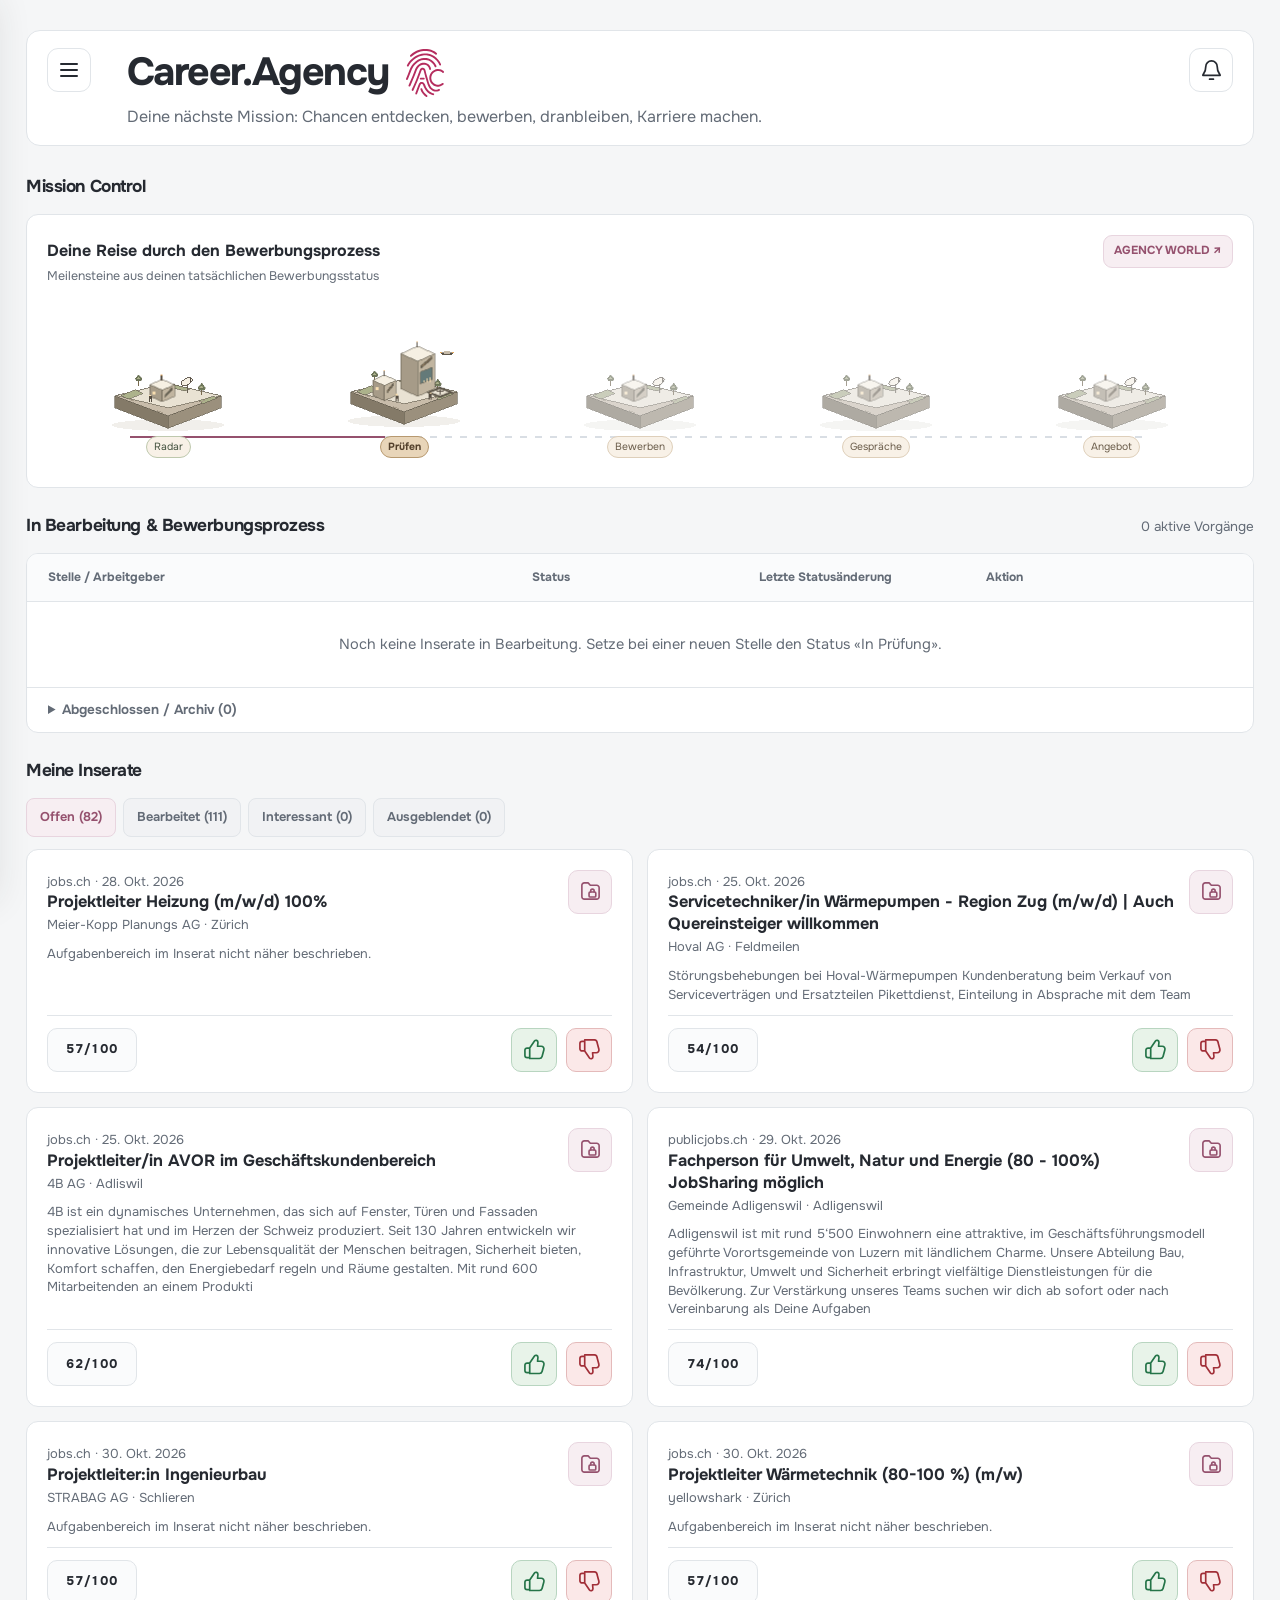
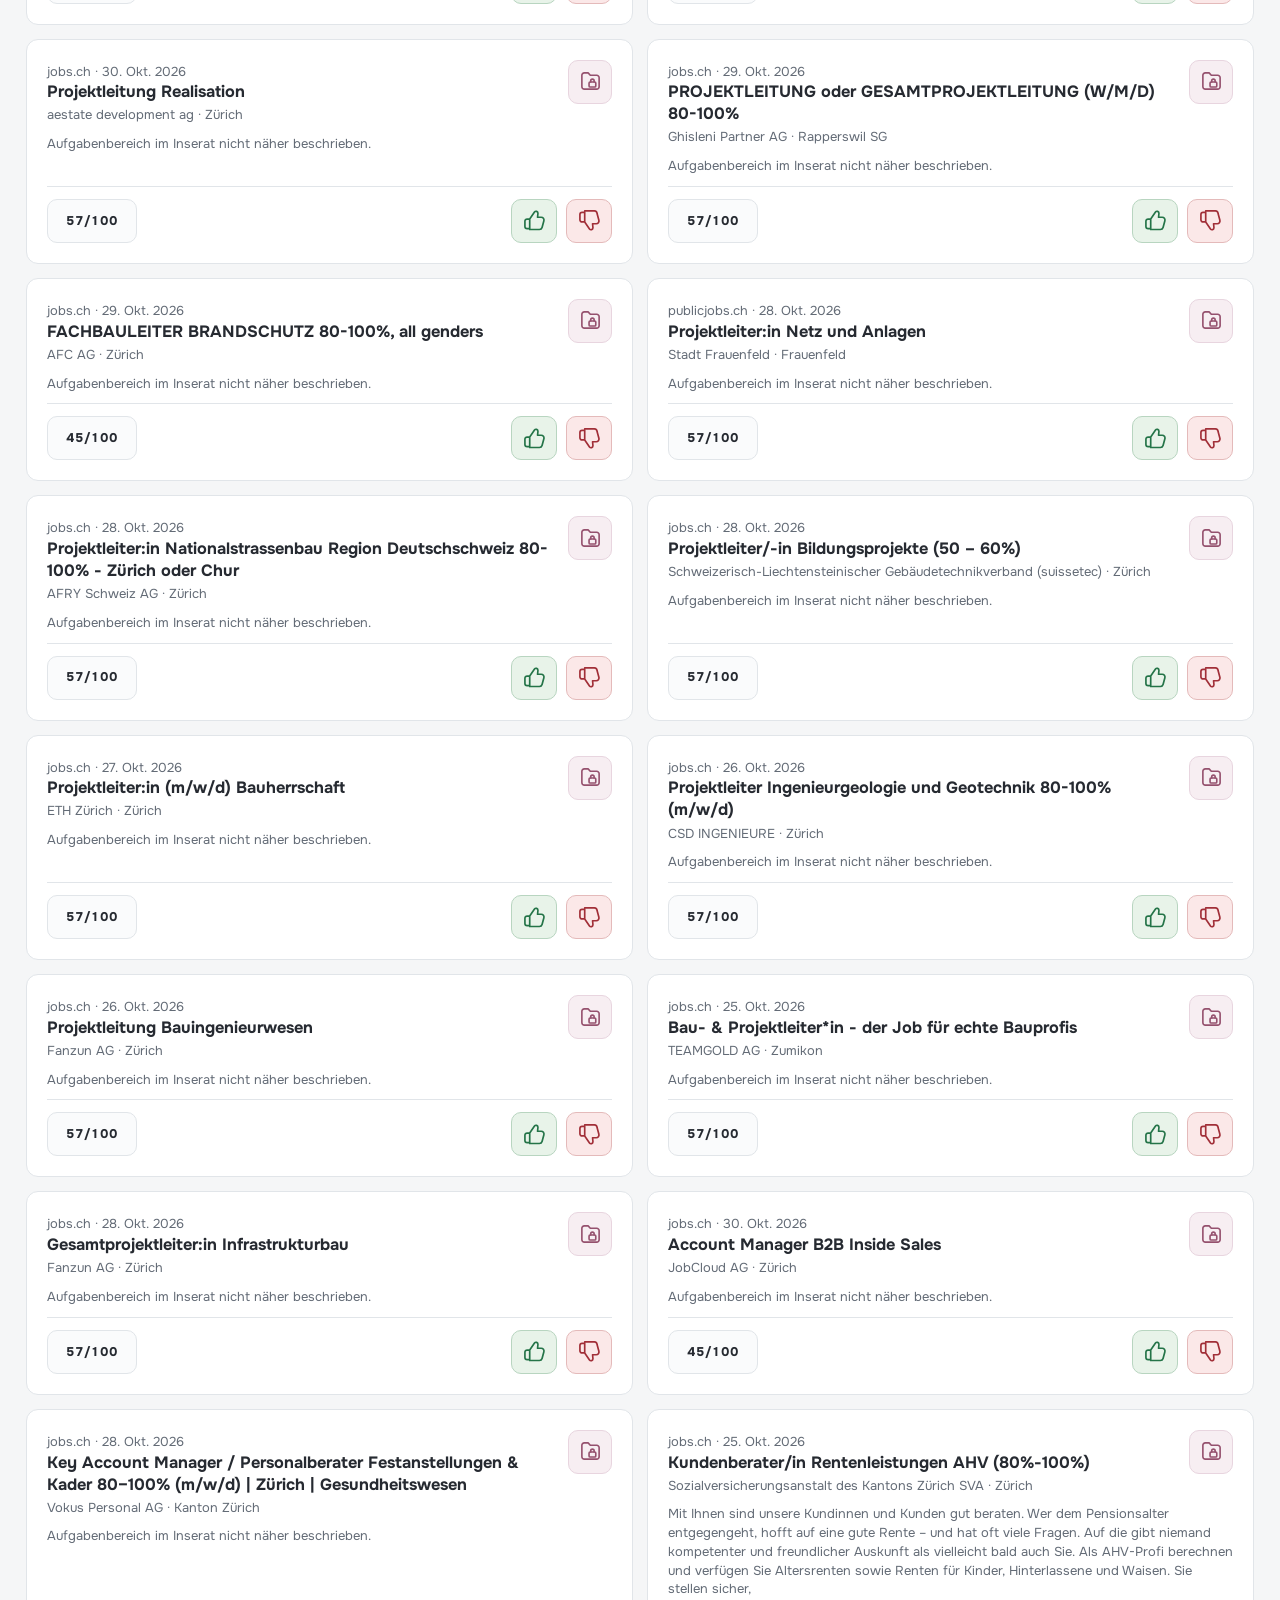
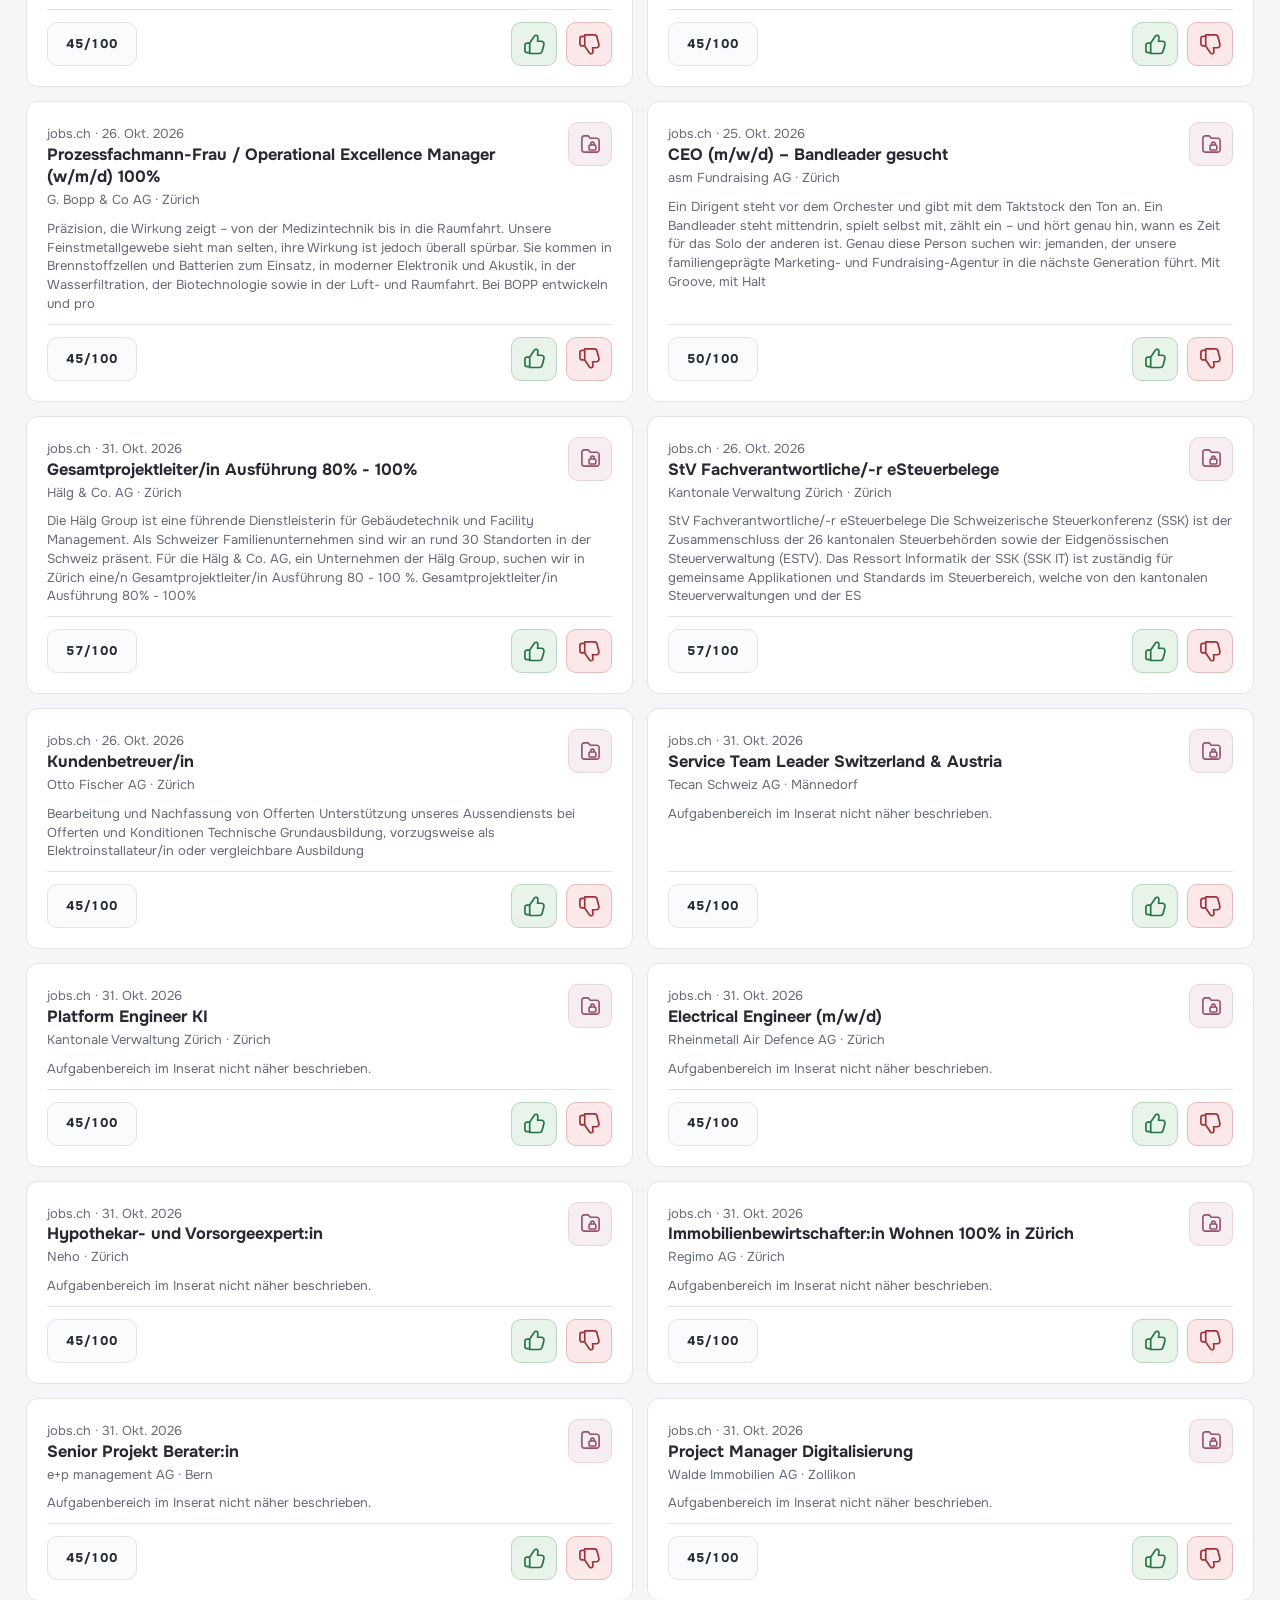
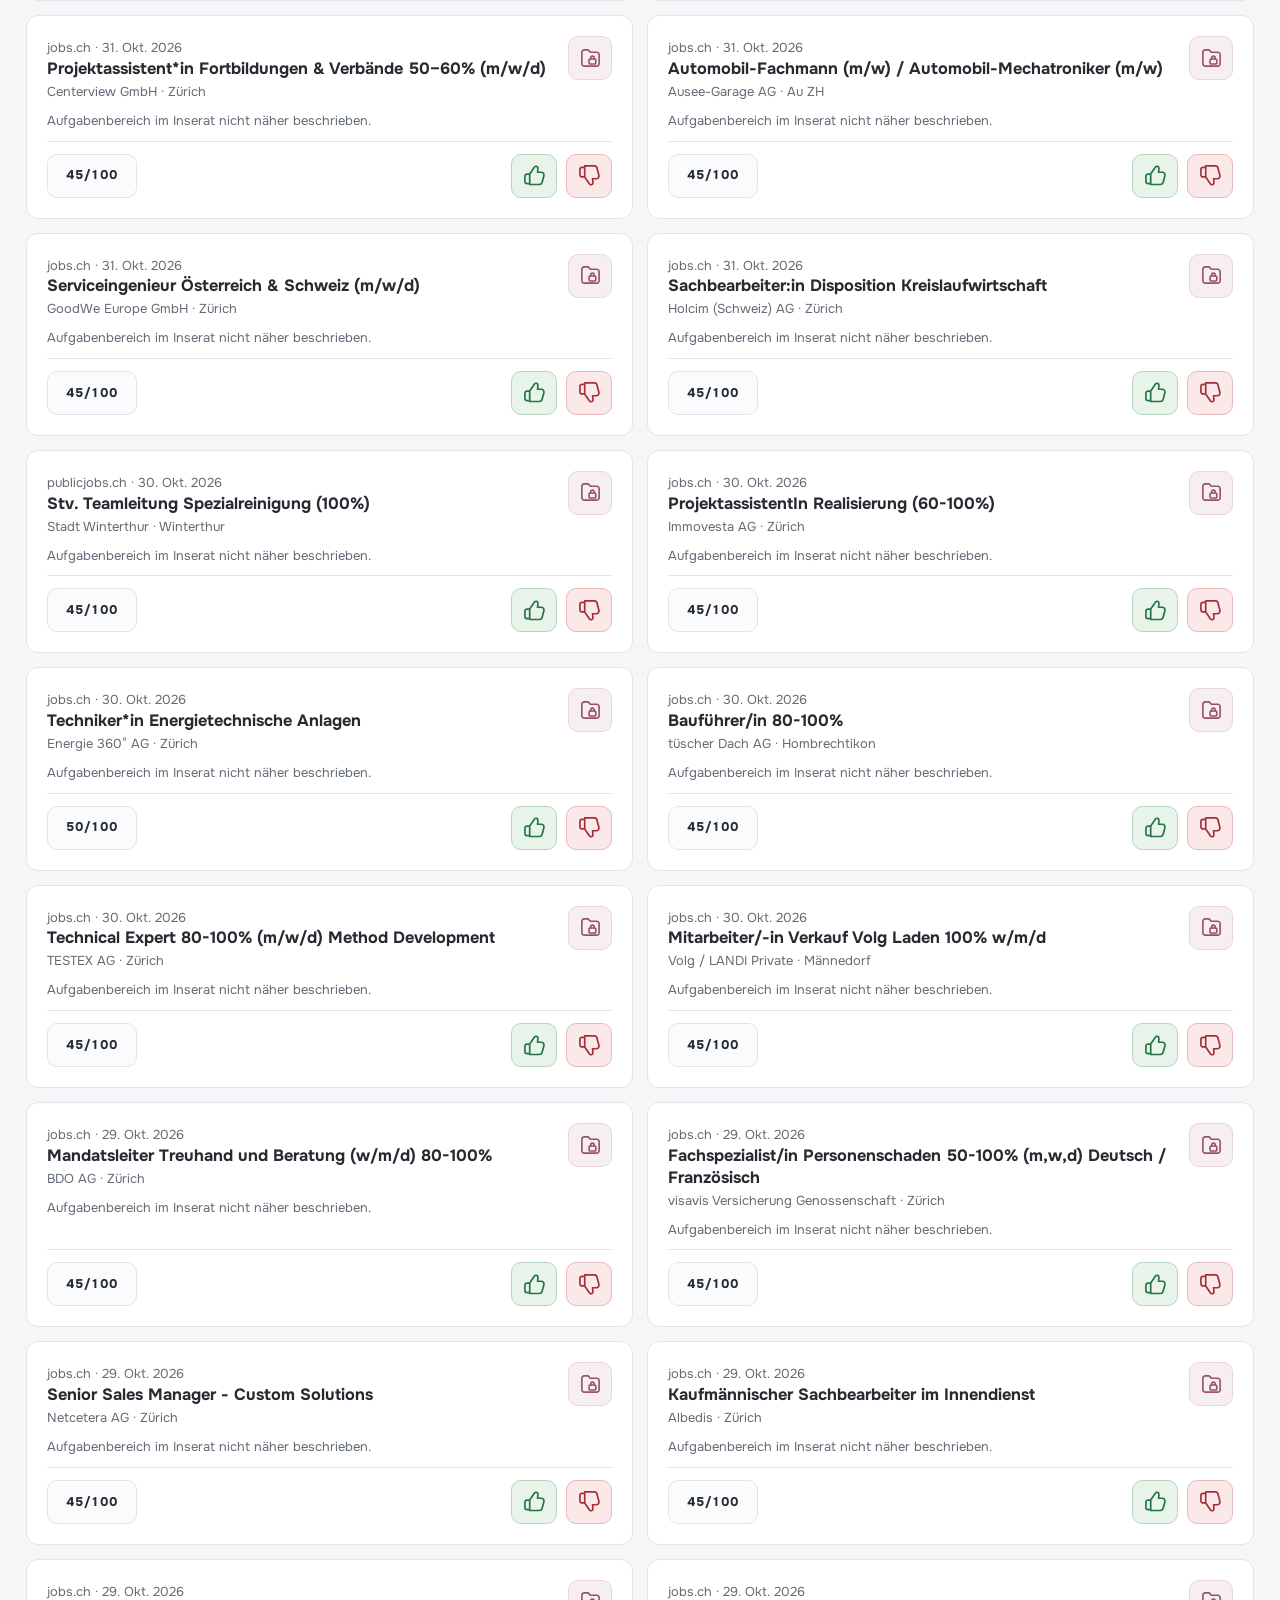
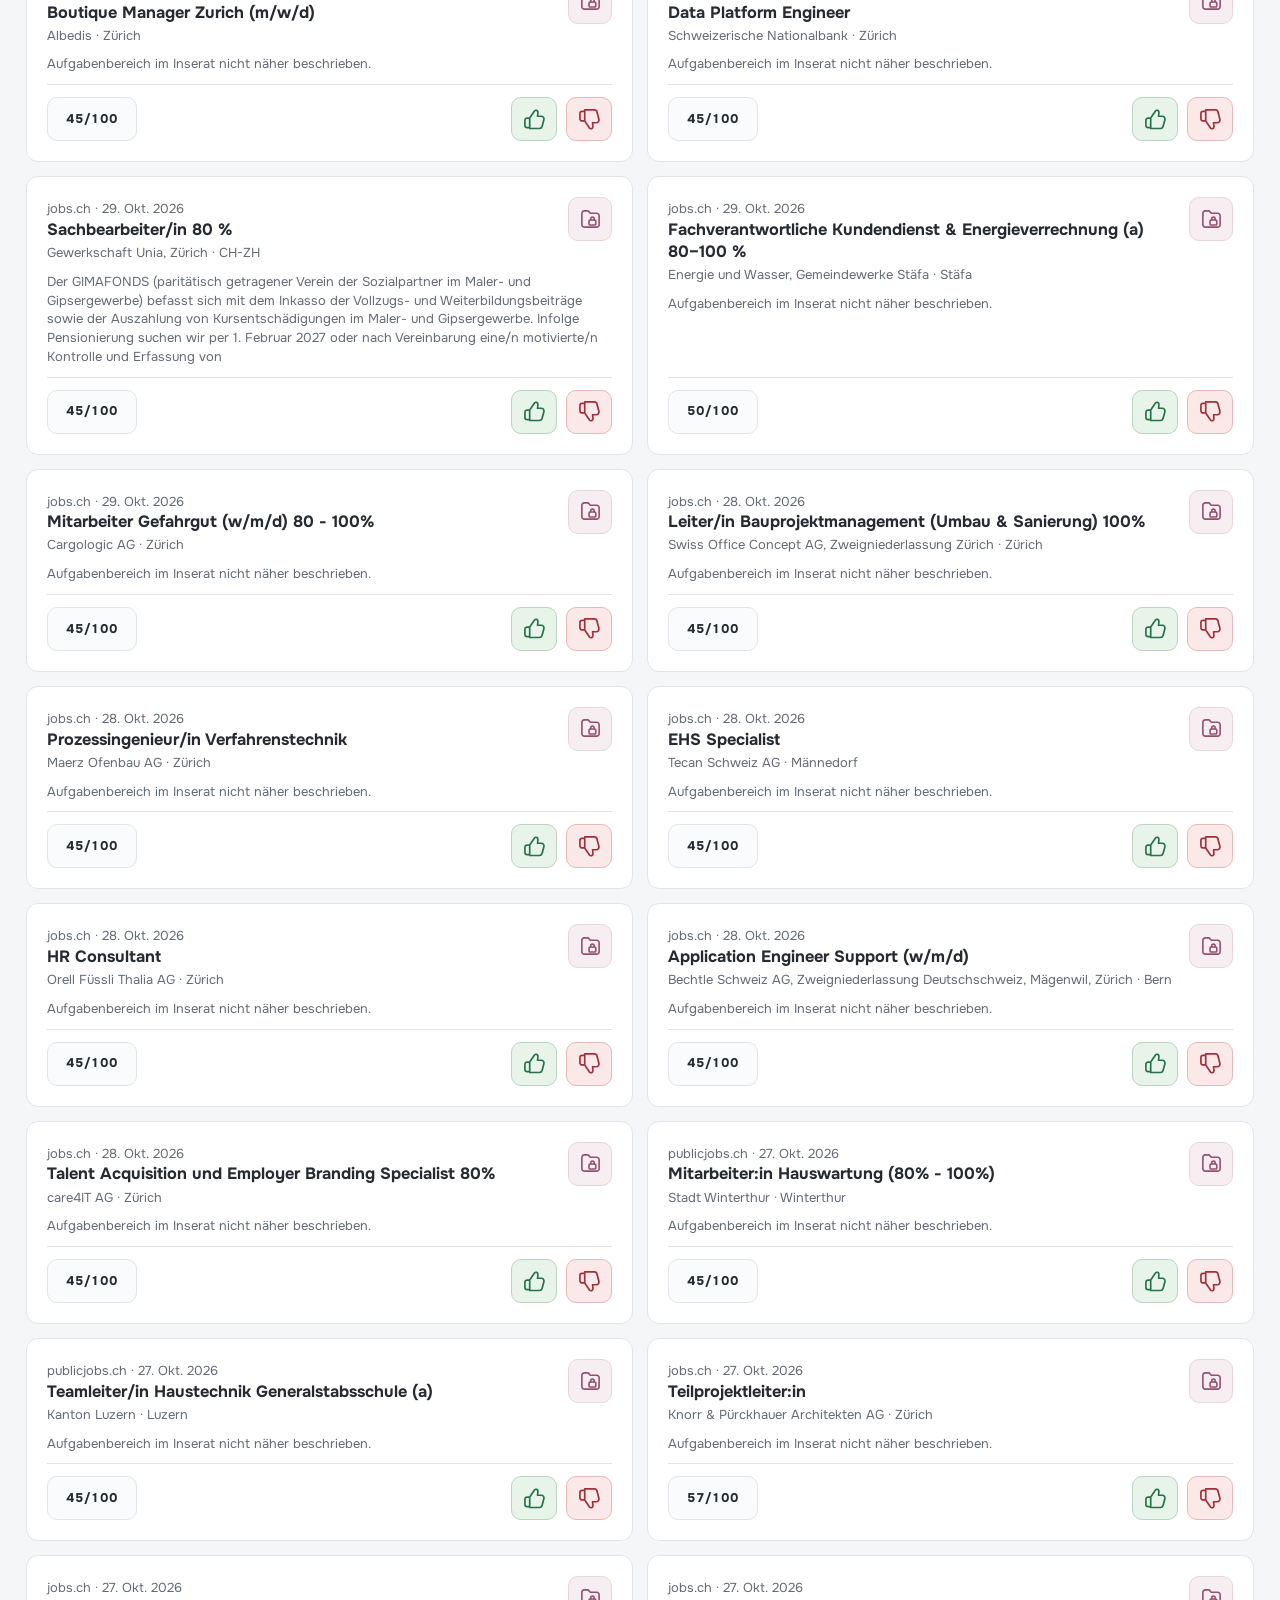
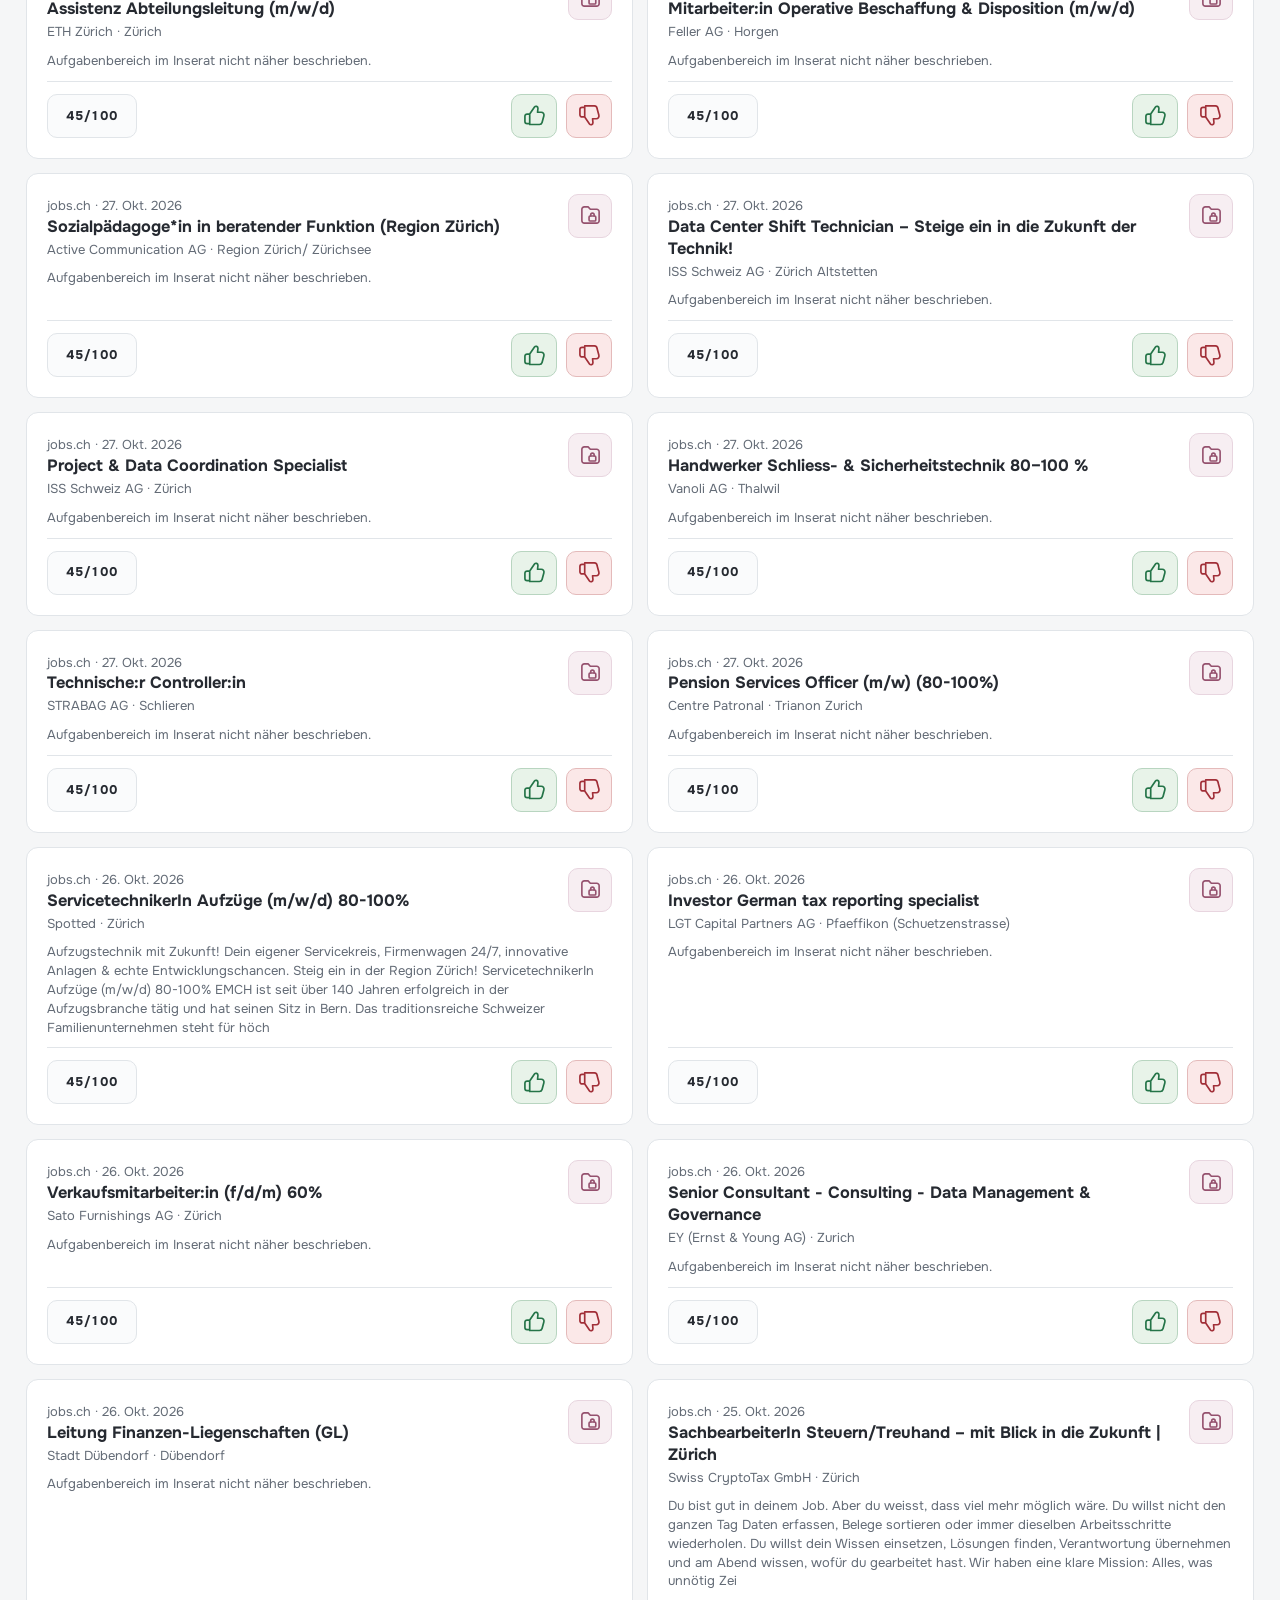
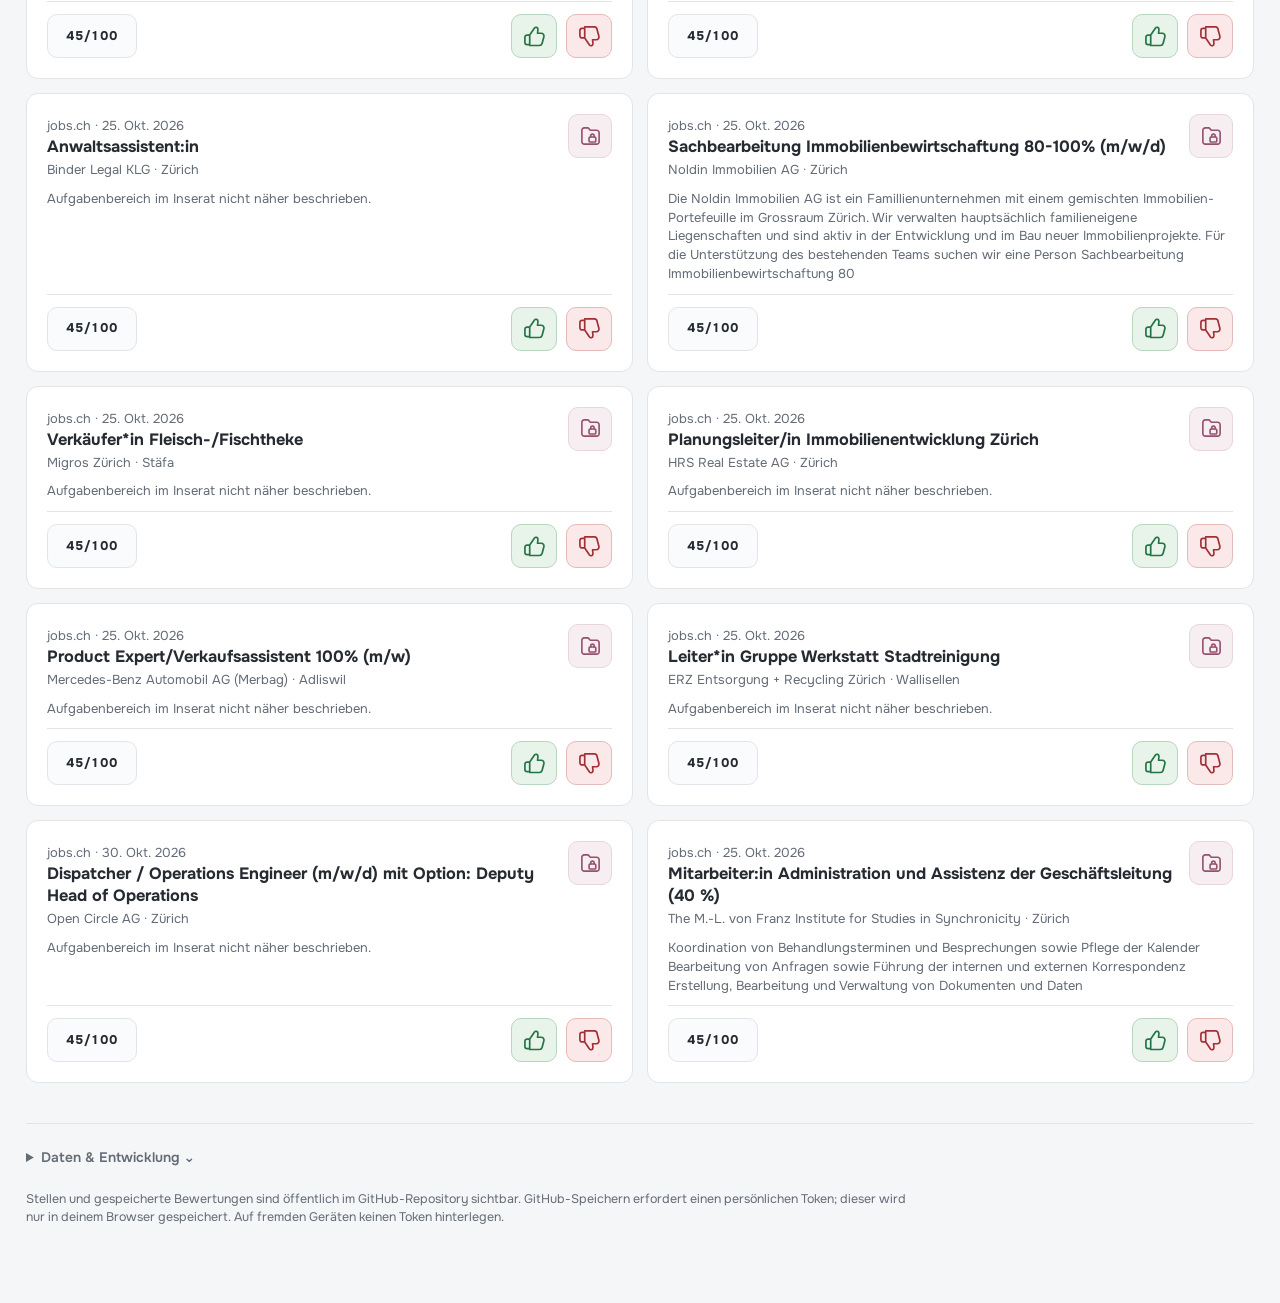
==== dashboard/index.html @ 96da623e "fix(landing): constrain thumb SVG dimensions even when CSS is unavailable" ====
<!doctype html>
<html lang="de-CH">
<head>
<meta charset="utf-8">
<meta name="viewport" content="width=device-width, initial-scale=1">
<title>Career.Agency</title>
<!-- Global typography for all Career.Agency modes (including headings and form controls). -->
<link rel="preconnect" href="https://fonts.googleapis.com">
<link rel="preconnect" href="https://fonts.gstatic.com" crossorigin>
<link href="https://fonts.googleapis.com/css2?family=Onest:wght@100..900&amp;display=swap" rel="stylesheet">
<style>
:root{--font-ui:"Onest",system-ui,-apple-system,"Segoe UI",sans-serif;font-family:var(--font-ui);color:#2e2720;background:#f9f4ea;line-height:1.45}
*{box-sizing:border-box}body{margin:0}button,input,select,textarea{font:inherit}
button{border:0;border-radius:9px;background:#5c4a39;color:white;padding:9px 13px;cursor:pointer;font-weight:600}
button:hover{background:#45382d}button.secondary{background:#f6eee3;color:#534334}button.secondary:hover{background:#f1e6d7}
a{color:#614e3c;text-decoration:none}a:hover{text-decoration:underline}
main{max-width:1210px;margin:auto;padding:42px 26px 76px}
header{display:flex;align-items:flex-start;justify-content:space-between;gap:20px;margin-bottom:28px}
h1{font-size:2.1rem;letter-spacing:-.045em;line-height:1.2;margin:0 0 7px}
h2{font-size:1.22rem;letter-spacing:-.025em;margin:0}
h3{margin:0;font-size:1.02rem;line-height:1.35}
.sub,.muted{color:#907658}.sub{margin:0}.eyebrow{font-size:.72rem;letter-spacing:.1em;text-transform:uppercase;font-weight:700;color:#947a5b;margin-bottom:6px}
.context{font-size:.77rem;border:1px solid #eee1cf;border-radius:999px;padding:6px 11px;background:#fcf8f0;color:#7e674d;white-space:nowrap}
.context.demo{background:#f7efe4;color:#4a3c2f;border-color:#dfcaac}
.section{margin-top:32px}.section-heading{display:flex;align-items:baseline;justify-content:space-between;gap:14px;flex-wrap:wrap;margin-bottom:15px}
.section-heading p{margin:0;font-size:.84rem;color:#907658}
.stats{display:grid;grid-template-columns:repeat(4,minmax(0,1fr));gap:14px}
.stat{background:#fcf8f0;border:1px solid #efe4d3;border-radius:15px;padding:23px 22px;min-height:133px}
.stat .name{font-size:.9rem;color:#8e7557}.stat strong{display:block;font-size:2.2rem;font-variant-numeric:tabular-nums;letter-spacing:-.04em;margin:8px 0 2px;line-height:1}
.stat small{font-size:.75rem;color:#b39773}
.panel{background:#fcf8f0;border:1px solid #efe4d3;border-radius:15px;overflow:hidden}
.pipeline-head,.pipeline-row{display:grid;grid-template-columns:minmax(0,2.5fr) minmax(120px,1.15fr) minmax(110px,.9fr) 86px;align-items:center;gap:16px;padding:15px 21px}
.pipeline-head{font-size:.76rem;color:#a98d6a;font-weight:700;border-bottom:1px solid #f3eadd;background:#fbf6ed}
.pipeline-row+.pipeline-row{border-top:1px solid #f3eadd}
.job-title{font-weight:650;font-size:.96rem}.job-meta{font-size:.81rem;color:#957b5b;margin-top:3px}
.stage{display:inline-block;font-weight:600;font-size:.77rem;border-radius:30px;background:#f6eee3;color:#6e5943;padding:5px 9px;white-space:nowrap}
.stage.review{background:#f7f0e5;color:#725d46}.stage.applied,.stage.interview{background:#eff1e5;color:#475d42}
.stage.declined{background:#f9f0e4;color:#93604a}
.compact-button{padding:7px 10px;font-size:.78rem}
.empty{padding:32px 20px;text-align:center;color:#a88c69;font-size:.91rem}
.filters{display:grid;grid-template-columns:minmax(210px,2fr) repeat(3,minmax(125px,1fr));gap:12px;padding:20px;margin-bottom:15px}
label{display:block;font-weight:600;font-size:.8rem;color:#776149;margin-bottom:7px}
input,select,textarea{width:100%;border:1px solid #eadbc5;border-radius:9px;padding:10px 12px;background:#fcf8f0;color:#3a3026}
input:focus-visible,select:focus-visible,button:focus-visible,textarea:focus-visible,summary:focus-visible{outline:3px solid #d6bfa1;outline-offset:2px}
.cards{display:grid;grid-template-columns:repeat(2,minmax(0,1fr));gap:14px}
.card{background:#fcf8f0;border:1px solid #efe4d3;border-radius:15px;padding:20px;display:flex;flex-direction:column;gap:12px;min-width:0}
.card-top{display:flex;justify-content:space-between;gap:12px;align-items:flex-start}
.score{border-radius:10px;min-width:84px;text-align:center;padding:9px;background:#f7f0e5;color:#5c4a39;flex-shrink:0}
.score strong{display:block;font-size:1.4rem;letter-spacing:-.035em;line-height:1.2}
.score span{font-size:.72rem}.score.pending{background:#f8f2e8;color:#a38764}
.tags{display:flex;flex-wrap:wrap;gap:6px}.tag{font-size:.74rem;padding:4px 8px;border-radius:24px;background:#f7f0e5;color:#7c654b}
.card-footer{margin-top:auto;padding-top:9px;border-top:1px solid #f5ede1;display:flex;justify-content:space-between;gap:9px;align-items:center;flex-wrap:wrap}
.card-actions{display:flex;gap:8px;align-items:center;flex-wrap:wrap}.card-actions select{width:auto;max-width:185px;font-size:.82rem;padding:8px}
.bottom{margin-top:40px;border-top:1px solid #efe4d3;padding-top:18px;color:#907658}
.tools{font-size:.86rem}.tools summary{cursor:pointer;font-weight:600;color:#8d7456;width:max-content;max-width:100%;padding:6px 0}
.tools .buttons{display:flex;flex-wrap:wrap;gap:9px;margin-top:12px}
.tools button{font-size:.8rem;padding:8px 11px}.status-message{font-size:.79rem;margin:10px 0;color:#957b5b}
.disclaimer{font-size:.78rem;max-width:900px;margin:16px 0 0;color:#b29672}
dialog{border:1px solid #eadcc6;border-radius:15px;box-shadow:0 18px 70px #2c251f55;padding:25px;color:#2e2720;width:min(880px,calc(100vw - 28px));max-height:91dvh;overflow-y:auto;overscroll-behavior:contain}
dialog::backdrop{background:#3129227d}
dialog h2{margin:0 0 6px}.dialog-field{margin-top:17px}
textarea{min-height:110px;resize:vertical}#detailDescription{white-space:pre-wrap;overflow-wrap:anywhere;line-height:1.7;font-size:.92rem;color:#ede0cd}#detailReviewHost{border-top:1px solid var(--hud-border);padding-top:14px;margin-top:24px}#detailReviewHost .review-panel{border-top:0}.detail-top{display:flex;align-items:flex-start;justify-content:space-between;gap:12px}.detail-top h2{font-size:1.25rem;line-height:1.35}#detailTitle a{color:#f8f2e8}#detailTitle a::after{content:"↗";font-size:.75em;margin-left:8px;color:#d3bd9f}.job-title-button{background:none!important;color:#e3d1b6!important;border:0;padding:0;text-align:left;font:inherit;font-weight:inherit;border-radius:2px}.job-title-button:hover{text-decoration:underline!important}.card{cursor:pointer}.card :is(input,textarea,select,button){cursor:auto}.card .relevance-slider,.card .feedback-spectrum input[type=range]{cursor:ew-resize}.card button{cursor:pointer}.card:focus-visible{outline:2px solid #dac4a4;outline-offset:3px}
.dialog-actions{display:flex;justify-content:flex-end;gap:8px;margin-top:20px}
@media(max-width:920px){.pipeline-head,.pipeline-row{grid-template-columns:minmax(0,2fr) minmax(105px,1fr) 82px}.pipeline-head .changed,.pipeline-row .changed{display:none}.filters{grid-template-columns:repeat(2,minmax(0,1fr))}.stats{gap:9px}.stat{padding:18px 13px;min-height:120px}}
@media(max-width:650px){main{padding:26px 15px 55px}header{display:block}.context{display:inline-block;margin-top:12px}.stats{grid-template-columns:repeat(2,minmax(0,1fr))}.cards{grid-template-columns:1fr}.filters{grid-template-columns:1fr}.pipeline-head{display:none}.pipeline-row{grid-template-columns:1fr auto;gap:7px 10px;padding:15px}.pipeline-row .stage-cell{grid-column:1;grid-row:2}.pipeline-row .action-cell{grid-column:2;grid-row:1/3;text-align:right}.stat strong{font-size:1.9rem}.section{margin-top:27px}}

/* Local workspace controls remain in the small footer; no public write API. */
.persist-panel{background:#f9f3ea;border:1px solid #f0e5d5;border-radius:11px;padding:13px 15px;margin:11px 0}
.persist-panel label{display:flex;align-items:flex-start;gap:9px;font-size:.84rem;margin:0;cursor:pointer}
.persist-panel input{width:auto;margin-top:4px;flex-shrink:0}
.persist-panel p{font-size:.77rem;margin:7px 0 0 25px;color:#a88c69}
.data-state{font-weight:650;font-size:.77rem;margin-top:10px}
.dialog-grid{display:grid;grid-template-columns:1fr 1fr;gap:12px}
.dialog-grid .span-all{grid-column:1/-1}
#editFields{margin-top:19px;border-top:1px solid #f2e8da;padding-top:10px}
#editFields summary{color:#725c45;font-weight:650;cursor:pointer;font-size:.89rem;margin-bottom:9px}
.archive{border-top:1px solid #f3eadd;padding:12px 21px}
.archive summary{color:#8e7557;cursor:pointer;font-size:.84rem;font-weight:650}
.archive .pipeline-row{padding-left:0;padding-right:0}
@media(max-width:650px){.dialog-grid{grid-template-columns:1fr}.dialog-grid .span-all{grid-column:1}}



/* Career.Agency / Calm Earth Edition – muted, warm and accessible. */
:root{color-scheme:dark;color:#f1e7d8;background:#201b17;--hud-border:#4b3c2f;--hud-bg:#2a241e;--hud-dim:#c7b095;--hud-cyan:#c8b195;--hud-violet:#d5af97}
body{background:radial-gradient(ellipse at 80% -25%,#3a2f26 0,transparent 55%),#201b17;color:#f1e7d8;min-height:100vh}
main{max-width:1360px;position:relative;isolation:isolate;padding-top:30px}
main:before{content:"";position:absolute;inset:0;z-index:-1;pointer-events:none;opacity:.13;background-image:radial-gradient(#e6d4bb 1px,transparent 1px);background-size:64px 64px;mask-image:linear-gradient(#120f0c,transparent 78%)}
header{align-items:center;padding-bottom:18px;border-bottom:1px solid var(--hud-border)}
h1{font-size:clamp(1.65rem,3.2vw,2.45rem);font-weight:740;letter-spacing:-.04em}
h2,h3{color:#f5ede1}
h2{font-size:1.08rem}.section{margin-top:25px}
.eyebrow,.mission-label{font-family:ui-monospace,SFMono-Regular,Consolas,monospace;letter-spacing:.11em;color:#d7c1a2}
.sub,.muted,.section-heading p,.job-meta,.stat .name,.stat small,.archive summary,.tools summary,.disclaimer,.status-message{color:var(--hud-dim)}
.context{background:#352c24;color:#e8d9c1;border-color:#584637}.context.demo{background:#312922;color:#dcc7a7;border-color:#624f3c}
.stat,.panel,.card,.mission-card{background:#2b241e;border:1px solid var(--hud-border);border-radius:12px;box-shadow:none}
.stat{position:relative;overflow:hidden;padding:20px;min-height:119px}
.stat:before{content:"";position:absolute;left:17px;right:17px;bottom:0;height:2px;background:#bfa483;opacity:.5}
.stat:nth-child(2):before{background:#c99c81}.stat:nth-child(3):before{background:#cca389}.stat:nth-child(4):before{background:#99ac8a}
.stat strong{color:#f7efe4;font-size:1.95rem}
.panel,.card{color:#f1e7d8}
.pipeline-head{background:#2f2721;color:#d9c3a4;border-bottom-color:var(--hud-border)}
.pipeline-row+.pipeline-row,.archive,.card-footer{border-color:var(--hud-border)}
.pipeline-row{padding-top:13px;padding-bottom:13px}
.job-title{color:#f7efe4}
.stage{background:#43372c;color:#e8d8c0}.stage.review{background:#4b3d30;color:#edd5c1}
.stage.applied,.stage.interview{background:#344332;color:#d3dcc5}.stage.declined{background:#57392c;color:#e5c7b1}.stage.accepted{background:#41553d;color:#e2e8d6}
.filters{background:#2d261f}
label{color:#e2cfb2}
input,select,textarea{background:#25201b;color:#f5ede1;border-color:#65513e}
input::placeholder,textarea::placeholder{color:#c2a98a}
input:focus-visible,select:focus-visible,button:focus-visible,textarea:focus-visible,summary:focus-visible,a:focus-visible{outline:2px solid #dac4a4;outline-offset:3px}
button{background:#b39774;color:#201b17;font-weight:700}button:hover{background:#c7af94}
button.secondary{background:#473a2e;color:#f3e9dc}button.secondary:hover{background:#594837}
a{color:#e3d1b6}
.card{transition:border-color .15s ease}.card:hover{border-color:#93795a}
.tag{background:#45382d;color:#e8d9c1}
.bottom{border-color:var(--hud-border)}.persist-panel{background:#2c251f;border-color:var(--hud-border)}.persist-panel p{color:#d2bb9e}
dialog{background:#2c251f;color:#f4ebde;border-color:#705a44}dialog::backdrop{background:#1a1612c7}
#editFields{border-color:var(--hud-border)}#editFields summary{color:#e7d6bd}
.mission-grid{display:grid;grid-template-columns:minmax(0,1.5fr) minmax(280px,1fr);gap:14px}
.mission-card{padding:20px;min-width:0}
.mission-label{font-size:.69rem;font-weight:700}
.mission-heading{display:flex;align-items:start;justify-content:space-between;gap:12px;margin-bottom:9px}
.mission-heading h3{font-size:1rem;margin-top:5px}
.mission-heading p{color:var(--hud-dim);font-size:.78rem;margin:5px 0 0}
.route-map{position:relative;min-height:150px;display:flex;align-items:center;justify-content:space-between;gap:5px;padding:22px 7px}
.route-map:before{content:"";position:absolute;left:7%;right:7%;top:60px;height:2px;background:repeating-linear-gradient(90deg,#5d4b3a 0 7px,transparent 7px 15px)}
.route-line{position:absolute;left:7%;top:60px;height:2px;width:0;background:#c0a685;transition:width .55s ease}
.route-node{position:relative;z-index:1;text-align:center;flex:1;min-width:0}
.route-planet{display:grid;place-items:center;margin:auto auto 12px;width:38px;height:38px;border:2px solid #7d664c;border-radius:8px;background:#3e3228;color:#ccb599;font-family:ui-monospace,monospace;font-size:1rem;box-shadow:0 0 0 5px #2b241e}
.route-node.reached .route-planet{border-color:#c1a888;color:#efe4d3;background:#574636}
.route-node.current .route-planet{background:#855641;border-color:#debaa3;box-shadow:0 0 0 5px #2b241e}
.route-node small{font-size:.7rem;color:#c9b296;line-height:1.3;display:block}
.route-node.reached small{color:#ede0cc}
.ship{position:absolute;z-index:2;left:7%;top:7px;transform:translateX(-50%);transition:left .55s ease;filter:none}
.ship svg{width:30px;height:30px;animation:floatship 4s ease-in-out infinite;opacity:.85}
.route-caption{font-size:.8rem;margin:0;color:#dac4a5}.route-caption strong{color:#e7d7be}
.quest-list{display:grid;gap:9px}
.quest{padding:10px 12px;background:#332a23;border:1px solid #504032;border-radius:9px}
.quest-top{display:flex;justify-content:space-between;gap:9px;align-items:baseline}
.quest-title{font-size:.82rem;font-weight:650;color:#f0e5d5}
.quest-count{font-family:ui-monospace,monospace;font-size:.74rem;color:#e0cbae;white-space:nowrap}
.quest-track{height:5px;border-radius:3px;background:#544435;margin-top:9px;overflow:hidden}
.quest-fill{height:100%;background:#c1a788;transition:width .25s ease}
.quest.done{border-color:#886f53}.quest.done .quest-count{color:#bfccaf}
.quest-foot{font-size:.71rem;line-height:1.45;color:var(--hud-dim);margin:10px 0 0}
.followup-button{white-space:nowrap}
.pipeline-head,.pipeline-row{grid-template-columns:minmax(0,2fr) minmax(110px,.9fr) minmax(110px,.9fr) minmax(170px,1.05fr)}
.action-cell{display:flex;gap:6px;flex-wrap:wrap;justify-content:flex-end}
@keyframes floatship{0%,100%{transform:translateY(0)}50%{transform:translateY(-3px)}}
@media(max-width:920px){.mission-grid{grid-template-columns:1fr}.pipeline-head,.pipeline-row{grid-template-columns:minmax(0,1.8fr) minmax(105px,.8fr) minmax(165px,1.1fr)}}
@media(max-width:650px){main{padding:22px 15px 55px}.mission-card{padding:16px}.route-map{min-height:133px;padding-left:0;padding-right:0}.route-planet{width:31px;height:31px;box-shadow:0 0 0 4px #2b241e}.route-node.current .route-planet,.route-node.reached .route-planet{box-shadow:0 0 0 4px #2b241e}.route-node small{font-size:.59rem}.ship svg{width:25px;height:25px}.pipeline-head{display:none}.pipeline-row{grid-template-columns:minmax(0,1fr) auto;gap:9px}.pipeline-row .action-cell{grid-column:2;grid-row:1/3;max-width:136px}.pipeline-row .changed{display:none}.followup-button{white-space:normal}.stat{padding:16px}}

/* Separate review queue from completed ratings, only presentation state. */
.review-tabs{display:flex;gap:7px;align-items:center;flex-wrap:wrap;margin-bottom:12px}
.review-tabs button{border:1px solid #685440;border-radius:8px;background:#3b3127;color:#dbc5a5;padding:9px 13px;font-weight:650;font-size:.8rem}
.review-tabs button:hover{background:#524234}
.review-tabs button[aria-pressed="true"]{background:#6a5641;color:#f9f3e8;border-color:#ccb599}
button.review-next{justify-self:start;font-size:.72rem;padding:7px 11px}
/* Reduced Pixel Galaxy relevance editor */
.review-panel{border-top:1px solid #4b3c2f;padding-top:12px;margin-top:3px;display:grid;gap:10px}
.review-header,.review-scale{display:flex;align-items:center;justify-content:space-between;gap:12px}
.review-label{font-size:.76rem;font-weight:700;color:#e1cdb0}
.review-value{font:650 .83rem ui-monospace,SFMono-Regular,Consolas,monospace;color:#e7d7be}
.review-value.unrated{color:#c1a786;font-weight:500}
.relevance-slider{width:100%;margin:5px 0 0;accent-color:#cfb89b;cursor:pointer;min-height:24px}
.review-scale{font-size:.7rem;color:#c2a989;margin-top:-7px}
.review-reasons-label{font-size:.73rem;color:#d0b99c}
.reason-choices{display:flex;gap:6px;flex-wrap:wrap;margin-top:6px}
button.reason-button{font-size:.73rem;font-weight:550;line-height:1.25;padding:6px 9px;color:#dfcbad;background:#3b3127;border:1px solid #564536;border-radius:6px}
button.reason-button:hover{background:#514133}
button.reason-button[aria-pressed="true"]{color:#f7f0e5;background:#5a4938;border-color:#c2a98b}
/* Compact criterion sliders: range input invisible, gradient itself is draggable. */
.feedback-editor{display:grid;gap:9px;min-width:0}
.feedback-hint,.feedback-legacy{font-size:.7rem;color:#cbb498}
.feedback-legacy{border-left:2px solid #a78b67;padding:5px 9px}
.feedback-spectra{display:grid;grid-template-columns:repeat(2,minmax(0,1fr));gap:7px}
.feedback-spectrum-row{display:flex;align-items:stretch;gap:5px;min-width:0}
.feedback-spectrum{position:relative;min-width:0;flex:1;display:flex;align-items:center;justify-content:space-between;flex-wrap:wrap;gap:3px 8px;min-height:39px;padding:6px 10px 9px;border-radius:7px;border:1px solid #6a5541;background:linear-gradient(90deg,#7b4f3b 0%,#855641 25%,#5e4c3a 50%,#4c6247 75%,#50684b 100%);color:#f6eee3;cursor:ew-resize;overflow:hidden}
.feedback-spectrum:hover{border-color:#c2a889}
.feedback-spectrum:focus-within{outline:2px solid #e7d6bd;outline-offset:2px}
.feedback-spectrum-name{position:relative;z-index:1;font-size:.73rem;font-weight:650;pointer-events:none;text-shadow:0 1px 2px #29231d}
.feedback-spectrum-state{position:relative;z-index:1;font-size:.65rem;white-space:nowrap;pointer-events:none;color:#f1e6d7;text-shadow:0 1px 2px #29231d}
.feedback-spectrum-marker{position:absolute;bottom:0;left:var(--impact-position,50%);width:5px;height:6px;transform:translateX(-50%);background:#f8f1e6;border:1px solid #2b241f;border-radius:2px;pointer-events:none}
.feedback-spectrum-marker[hidden]{display:none}
.feedback-spectrum input[type=range]{position:absolute;inset:0;width:100%;height:100%;opacity:0;margin:0;cursor:ew-resize;z-index:2;touch-action:pan-y}
button.feedback-spectrum-reset{padding:3px 5px;min-width:25px;font-size:1rem;font-weight:600;background:#3b3127;color:#f1e7d8;border:1px solid #66523e;border-radius:6px}
button.feedback-spectrum-reset[hidden]{display:none}
.feedback-choice-block{min-width:0}
.feedback-choice-block .reason-choices{margin-top:5px}
.feedback-choice-block button.reason-button{font-size:.71rem}
@media(max-width:690px){.feedback-spectra{grid-template-columns:1fr}}
.mark-button{display:grid;place-items:center;flex-shrink:0;width:39px;height:39px;padding:7px;background:#382e25!important;border:1px solid #695540;border-radius:7px!important;color:#c7af94!important}
.mark-button:hover{background:#4f3f32!important}
.mark-button svg{width:22px;height:22px;display:block;fill:none;stroke:currentColor;stroke-width:1.7;stroke-linejoin:round}
.mark-button[aria-pressed="true"]{background:#303e2f!important;border-color:#637b5e;color:#bac8ab!important}
.mark-button[aria-pressed="true"]:hover{background:#3d4e39!important}
.card.export-marked{border-color:#597254}
.headline-actions{display:flex;align-items:center;gap:10px;flex-wrap:wrap}
.marked-summary{color:#d3bd9f;font-size:.79rem}
.headline-actions button{font-size:.81rem;padding:9px 12px}
button:disabled{opacity:.52;cursor:not-allowed}
@media(max-width:650px){.headline-actions{width:100%}.headline-actions button{flex:1 1 160px}}
@media(prefers-reduced-motion:reduce){.ship svg{animation:none}.route-line,.ship,.quest-fill,.card{transition:none}}

.mobile-load{display:none;text-align:center;padding:20px;color:#d4bea0;font-size:.85rem}.mobile-load button{display:block;margin:10px auto} .card[hidden]{display:none!important}@media(max-width:650px){.mobile-load:not([hidden]){display:block}}

/* Earth palette: shared semantic tokens for the full dashboard, cards and overlays. */
:root{
 color-scheme:dark;
 --earth-bg:#f1e7d8;
 --earth-surface:#2b251f;
 --earth-raised:#342b23;
 --earth-border:#514538;
 --earth-text:#eee4d5;
 --earth-muted:#b8a992;
 --earth-accent:#c5a27b;
 --earth-accent-hover:#d4b48b;
 --earth-sage:#b2c49f;
 --earth-clay:#d6a087;
 --hud-border:var(--earth-border);
 --hud-bg:var(--earth-surface);
 --hud-dim:var(--earth-muted);
 --hud-cyan:var(--earth-accent);
 --hud-violet:var(--earth-clay);
 color:var(--earth-text);
 background:var(--earth-bg)
}
body{
 background:radial-gradient(ellipse at 80% -25%,#4a3828 0,transparent 55%),var(--earth-bg);
 color:var(--earth-text)
}
header{border-bottom-color:var(--earth-border)}
h2,h3,.job-title{color:var(--earth-text)}
.stat,.panel,.card,.mission-card{background:var(--earth-surface);border-color:var(--earth-border)}
.filters,.persist-panel,dialog{background:var(--earth-raised);border-color:var(--earth-border)}
.pipeline-head{background:#32291f;border-color:var(--earth-border);color:#cfbda3}
.pipeline-row+.pipeline-row,.archive,.card-footer{border-color:var(--earth-border)}
input,select,textarea{background:#241f19;border-color:#665440;color:var(--earth-text)}
input::placeholder,textarea::placeholder{color:#aa9b88}
input:focus-visible,select:focus-visible,button:focus-visible,textarea:focus-visible,
summary:focus-visible,a:focus-visible,.card:focus-visible{outline-color:var(--earth-accent)}
button{background:var(--earth-accent);color:#241c15}
button:hover{background:var(--earth-accent-hover)}
button.secondary{background:#514334;color:var(--earth-text)}
button.secondary:hover{background:#64523f}
a{color:#dfbd91}
.job-title-button{color:#dfbd91!important}
.card:hover{border-color:#a18a6d}
.tag{background:#44382c;color:#decbb0}
.stat strong,.review-value{color:#f5e9d8}
.stat:before{background:#c5a27b}
.stat:nth-child(2):before{background:#aebc91}
.stat:nth-child(3):before{background:#c18f75}
.stat:nth-child(4):before{background:#8b9270}
.stage{background:#453b2f;color:#e7d3b7}
.stage.review{background:#584634;color:#e6c9a3}
.stage.applied,.stage.interview,.stage.accepted{background:#354330;color:#d1dfbd}
.stage.declined{background:#58382e;color:#edb49d}
.relevance-slider{accent-color:var(--earth-sage)}
.review-tabs button[aria-pressed="true"]{background:#63503b;color:#fff0da;border-color:#c5a27b}
button.reason-button[aria-pressed="true"]{background:#5a4d38;color:#f7e7d2;border-color:#b9a17e}
.feedback-spectrum{
 background:linear-gradient(90deg,#955c4d 0%,#836251 25%,#514a3c 50%,#5b6b4f 75%,#778c69 100%)
}
.feedback-spectrum:focus-within{outline-color:var(--earth-accent)}
.mark-button[aria-pressed="true"]{background:#354a35!important;color:#c8dcb0!important;border-color:#849975}
.mark-button[aria-pressed="true"]:hover{background:#415741!important}
.card.export-marked{border-color:#829875}
#detailTitle a{color:#f4dfbd}
#detailDescription{color:#e4d7c5}
dialog::backdrop{background:#100c09c7}


/* World-Design brightness: very light, warm beige instead of the dark espresso page.
   The final reference image has no machine-readable swatch; keep one editable token. */
:root{--world-design-background:#f1e7d8;--earth-bg:var(--world-design-background);--earth-page-text:#4f3c2b}
body{background:var(--earth-bg);color:var(--earth-page-text)}
main:before{background-image:radial-gradient(#8f755a 1px,transparent 1px);opacity:.09}
header{border-bottom-color:#cabbab}
header h1,header .eyebrow,header .sub,
.section-heading h2,.section-heading p{color:var(--earth-page-text)}
header .sub,.section-heading p{color:#6b5744}
.stat,.panel,.card,.mission-card,.filters,.persist-panel,dialog{color:var(--earth-text)}
.headline-actions .marked-summary{color:#675341}
.bottom{border-color:#ccb9a3;color:var(--earth-page-text)}
.bottom .tools summary,.bottom .disclaimer,.bottom .status-message{color:#675341}
.bottom .persist-panel,.bottom .persist-panel p{color:var(--earth-text)}
.mobile-load{color:#6b5744}

/* Small fixed save action while the original action is out of view. */
.floating-save{
 position:fixed;
 right:max(16px,env(safe-area-inset-right));
 bottom:max(16px,calc(env(safe-area-inset-bottom) + 16px));
 z-index:30;
 display:inline-flex;
 align-items:center;
 justify-content:center;
 gap:8px;
 max-width:calc(100vw - 32px);
 padding:13px 18px;
 border:1px solid #b89973;
 border-radius:999px;
 background:#493b2d;
 color:#fff2dc;
 box-shadow:0 8px 24px #35271955;
 font-size:.89rem;
 font-weight:700;
 line-height:1.3;
 cursor:pointer
}
.floating-save:hover{background:#5d4936}
.floating-save:focus-visible{outline:3px solid #a17a4f;outline-offset:3px}
.floating-save:disabled{opacity:.75;cursor:wait}
.floating-save[hidden],.floating-save-status[hidden]{display:none!important}
.floating-save-status{
 position:fixed;
 right:max(16px,env(safe-area-inset-right));
 bottom:max(79px,calc(env(safe-area-inset-bottom) + 79px));
 z-index:30;
 width:max-content;
 max-width:min(310px,calc(100vw - 32px));
 padding:10px 14px;
 border:1px solid #99866d;
 border-radius:11px;
 background:#302920;
 color:#f6ecdb;
 box-shadow:0 8px 24px #35271944;
 font-size:.82rem
}
.floating-save-status.is-error{border-color:#ad7257}
@media(max-width:650px){
 .floating-save{padding:12px 15px;font-size:.82rem}
 .floating-save-status{bottom:max(74px,calc(env(safe-area-inset-bottom) + 74px))}
}


/* Filter-KI: floating sync icon uses the existing GitHub save action. */
#mode-radar #radarPanelReview .radar-sync-anchor{
 position:sticky;top:12px;z-index:35;height:0;
 display:flex;justify-content:flex-end;padding-right:17px;pointer-events:none;
}
#mode-radar #radarPanelReview .radar-sync-button{
 position:relative;top:70px;pointer-events:auto;
 width:46px;height:46px;padding:10px;display:inline-flex;align-items:center;justify-content:center;
 border-radius:50%;background:var(--ca-paper,#fff);color:var(--ca-accent,#98506c);
 border:1px solid var(--ca-line,#d9dbe1);box-shadow:0 5px 18px #262a3128;
 transition:background .15s,border-color .15s,box-shadow .15s;
}
#mode-radar #radarPanelReview .radar-sync-button:hover:not(:disabled){
 background:var(--ca-accent-soft,#f7edf0);border-color:var(--ca-accent,#98506c);
 box-shadow:0 7px 20px #262a3130;
}
#mode-radar #radarPanelReview .radar-sync-button.is-dirty{
 background:var(--ca-accent-soft,#f7edf0);border-color:var(--ca-accent,#98506c);
 box-shadow:0 0 0 3px var(--ca-accent-soft,#f7edf0),0 5px 18px #262a3128;
}
#mode-radar #radarPanelReview .radar-sync-button.is-error{
 border-color:#a94655;color:#a94655;
}
#mode-radar #radarPanelReview .radar-sync-button:disabled{opacity:.65;cursor:progress}
#mode-radar #radarPanelReview .radar-sync-button svg{
 width:24px;height:24px;fill:none;stroke:currentColor;stroke-width:1.8;stroke-linecap:round;stroke-linejoin:round
}
#mode-radar #radarPanelReview .radar-sync-button.is-syncing svg{animation:radar-feedback-sync-spin 1s linear infinite}
@keyframes radar-feedback-sync-spin{to{transform:rotate(360deg)}}
#mode-radar #radarPanelReview .radar-sync-status{
 position:absolute;right:71px;top:73px;max-width:min(310px,calc(100vw - 115px));
 background:var(--ca-paper,#fff);color:var(--ca-ink,#34302f);
 border:1px solid var(--ca-line,#d9dbe1);border-radius:9px;
 box-shadow:0 5px 18px #262a3120;font-size:.75rem;line-height:1.35;padding:8px 11px;
 pointer-events:none;overflow-wrap:anywhere;
}
#mode-radar #radarPanelReview .radar-sync-status.is-error{color:#9c334b}
@media(max-width:650px){
 #mode-radar #radarPanelReview .radar-sync-anchor{top:8px;padding-right:9px}
 #mode-radar #radarPanelReview .radar-sync-button{top:58px;width:42px;height:42px}
 #mode-radar #radarPanelReview .radar-sync-status{top:61px;right:60px}
}
@media(prefers-reduced-motion:reduce){
 #mode-radar #radarPanelReview .radar-sync-button.is-syncing svg{animation:none}
}
</style>
<link rel="stylesheet" href="./agency-world.css">
<link rel="stylesheet" href="./light-earth.css">
<link rel="stylesheet" href="./agency-theme-beige.css">
<link rel="stylesheet" href="./mode-nav.css?v=20261024-nav-access-1">
<link rel="stylesheet" href="./radar.css?v=20261027-radar-clean-1">

<link rel="stylesheet" href="./radar-explorer.css">
<link rel="stylesheet" href="./dossiers.css?v=20261027-dossiers-1">
<link rel="stylesheet" href="./notifications.css?v=20261027-notifications-1">
<link rel="stylesheet" href="./landing-cards.css?v=20261027-compact-cards-1">
<link rel="stylesheet" href="./urban-mono-magenta.css?v=20261027-muted-2">
<link rel="stylesheet" href="./radar-designs.css?v=20261027-zen-magenta-1">
<link rel="stylesheet" href="./landing-cleanup.css?v=20261027-cleanup-1">
<link rel="stylesheet" href="./job-card-swipe.css?v=20261031-1">
<link rel="stylesheet" href="./card-dossier-action.css?v=20261031-1">
<link rel="stylesheet" href="./job-popup.css?v=20261029-popup-actions-1">
<link rel="stylesheet" href="./landing-thumbs.css?v=20261104-quick-thumbs-1">
</head>
<body data-active-mode="startseite">
<div id="modeNavBackdrop" class="mode-nav-backdrop" hidden></div>
<aside id="modeSidebar" class="mode-sidebar" aria-label="Bereichsnavigation" aria-hidden="true" inert>
  <div class="mode-sidebar-header">
    <div><span class="mode-sidebar-kicker">NAVIGATION</span><strong>Career.Agency</strong></div>
    <button id="closeModeSidebar" class="mode-sidebar-close" type="button" aria-label="Menü schliessen">✕</button>
  </div>
  <nav class="mode-nav-links" aria-label="Career.Agency Modi">
    <a href="#startseite" data-mode="startseite" class="mode-nav-link" aria-current="page"><svg viewBox="0 0 24 24" aria-hidden="true" focusable="false"><path d="m3 10 9-7 9 7v10a1 1 0 0 1-1 1h-5v-7H9v7H4a1 1 0 0 1-1-1z"/></svg><span>Startseite</span></a>
    <a href="#radar" data-mode="radar" class="mode-nav-link"><svg viewBox="0 0 24 24" aria-hidden="true" focusable="false"><circle cx="12" cy="12" r="9"/><circle cx="12" cy="12" r="4"/><path d="m12 12 6-6"/></svg><span>Radar</span></a>
    <a href="#dossiers" data-mode="dossiers" class="mode-nav-link"><svg viewBox="0 0 24 24" aria-hidden="true" focusable="false"><path d="M3 7a2 2 0 0 1 2-2h5l2 2h7a2 2 0 0 1 2 2v12H3z"/><path d="M3 10h18"/></svg><span>Dossiers</span></a>
    <a href="#agency" data-mode="agency" class="mode-nav-link"><svg viewBox="0 0 24 24" aria-hidden="true" focusable="false"><rect x="4" y="4" width="16" height="16" rx="3"/><path d="M9 9h6v6H9zM12 1v3M12 20v3M1 12h3M20 12h3"/></svg><span>Agency</span></a>
  </nav>
  <nav class="mode-nav-links mode-nav-secondary" aria-label="Profil und Einstellungen">
    <a href="#profil" data-mode="profil" class="mode-nav-link"><svg viewBox="0 0 24 24" aria-hidden="true" focusable="false"><circle cx="12" cy="8" r="4"/><path d="M4.5 21a7.5 7.5 0 0 1 15 0"/></svg><span>Mein Profil</span></a>
    <a href="#einstellungen" data-mode="einstellungen" class="mode-nav-link"><svg viewBox="0 0 24 24" aria-hidden="true" focusable="false"><circle cx="12" cy="12" r="3"/><path d="M10 2h4l.6 2.4 2 .9 2.2-1.1 2.2 3.5-1.8 1.8v2.1l1.8 1.8-2.2 3.5-2.2-1.1-2 .9L14 22h-4l-.6-2.4-2-.9-2.2 1.1L3 16.3l1.8-1.8v-2.1L3 10.6l2.2-3.5 2.2 1.1 2-.9z"/></svg><span>Einstellungen</span></a>
  </nav>
</aside>
<main>
<header class="career-app-header">
  <button id="openModeSidebar" class="mode-menu-button" type="button" aria-controls="modeSidebar" aria-expanded="false" aria-label="Menü öffnen">
    <svg viewBox="0 0 24 24" aria-hidden="true" focusable="false"><path d="M4 6h16M4 12h16M4 18h16"/></svg>
  </button>
  <div class="career-header-copy"><h1>Career.Agency<img class="career-brand-fingerprint" src="./career-fingerprint.svg?v=20261028-1" alt="" aria-hidden="true" width="18" height="22"></h1><p class="sub">Deine nächste Mission: Chancen entdecken, bewerben, dranbleiben, Karriere machen.</p></div>
  <div class="career-header-notifications">
      <button id="notificationBell" class="notification-bell" type="button" aria-label="Benachrichtigungen öffnen" aria-controls="notificationPanel" aria-expanded="false">
        <svg viewBox="0 0 24 24" aria-hidden="true" focusable="false"><path d="M18 8a6 6 0 0 0-12 0c0 7-3 7-3 9h18c0-2-3-2-3-9M10 21h4"/></svg>
        <span id="notificationBadge" class="notification-badge" aria-hidden="true" hidden></span>
      </button>
      <section id="notificationPanel" class="notification-panel" aria-label="Aktuelle Benachrichtigungen" hidden>
        <div class="notification-header">
          <strong>Benachrichtigungen</strong>
          <button id="notificationClose" type="button" aria-label="Benachrichtigungen schliessen">✕</button>
        </div>
        <p id="notificationContext" class="notification-context">Aktuelle Hinweise</p>
        <div id="notificationList" class="notification-list" aria-live="polite"></div>
        <p id="notificationEmpty" class="notification-empty">Derzeit keine aktuellen Hinweise.</p>
        <p class="notification-note">Aktuelle Ereignisse, keine dauerhaft als ungelesen gespeicherten Nachrichten.</p>
      </section>
  </div>
</header>
<div id="mode-startseite" class="career-mode-view" data-mode-page="startseite">
<section class="section" aria-labelledby="missionTitle">
  <div class="section-heading"><h2 id="missionTitle">Mission Control</h2></div>
  <div class="mission-grid">
    <section class="mission-card" aria-labelledby="journeyTitle">
      <div class="mission-heading"><div><h3 id="journeyTitle">Deine Reise durch den Bewerbungsprozess</h3><p>Meilensteine aus deinen tatsächlichen Bewerbungsstatus</p></div><button class="agency-entry" id="openAgency" type="button" aria-controls="agencyWorld">AGENCY WORLD ↗</button></div>
      <div class="route-map" id="routeMap" role="button" tabindex="0" aria-controls="agencyWorld" aria-label="Agency World und Fortschrittsinseln öffnen">
        <div class="route-line" id="routeLine"></div>

        <div class="route-node" data-milestone="0"><span class="mission-route-art" aria-hidden="true"></span><small>Radar</small></div>
        <div class="route-node" data-milestone="1"><span class="mission-route-art" aria-hidden="true"></span><small>Prüfen</small></div>
        <div class="route-node" data-milestone="2"><span class="mission-route-art" aria-hidden="true"></span><small>Bewerben</small></div>
        <div class="route-node" data-milestone="3"><span class="mission-route-art" aria-hidden="true"></span><small>Gespräche</small></div>
        <div class="route-node" data-milestone="4"><span class="mission-route-art" aria-hidden="true"></span><small>Angebot</small></div>
      </div>
    </section>
  </div>
</section>
<section class="section" aria-labelledby="pipelineTitle">
  <div class="section-heading"><h2 id="pipelineTitle">In Bearbeitung &amp; Bewerbungsprozess</h2><p id="pipelineSummary">0 aktive Vorgänge</p></div>
  <div class="panel">
    <div class="pipeline-head"><span>Stelle / Arbeitgeber</span><span>Status</span><span class="changed">Letzte Statusänderung</span><span>Aktion</span></div>
    <div id="pipelineList" aria-live="polite"><div class="empty">Noch keine laufenden Bewerbungen.</div></div>
    <details class="archive"><summary id="archiveLabel">Abgeschlossen / Archiv (0)</summary><div id="archiveList"></div></details>
  </div>
</section>
<section class="section" aria-labelledby="newJobsTitle">
  <div class="section-heading"><h2 id="newJobsTitle">Meine Inserate</h2></div>
  <p id="dossierTransferNotice" class="job-dossier-transfer-notice" role="status" aria-live="polite" hidden></p>
  <div class="review-tabs" role="group" aria-label="Inserate nach Bearbeitungsstand"><button type="button" id="viewUnrated" aria-pressed="true">Offen (0)</button><button type="button" id="viewReviewed" aria-pressed="false">Bearbeitet (0)</button><button type="button" id="viewInterested" aria-pressed="false">Interessant (0)</button><button type="button" id="viewDismissed" aria-pressed="false">Ausgeblendet (0)</button></div>
  <p class="job-swipe-hint">Auf dem Smartphone nach links oder rechts wischen: Nicht interessant</p>
  <div id="newJobsList" class="cards" aria-live="polite"></div>
  <div id="mobileJobSentinel" class="mobile-load" hidden><span id="mobileJobCount"></span><button type="button" class="secondary" onclick="appendJobBatch();observeMobileJobs()">Weitere 5 anzeigen</button></div>
  <div id="swipeUndoToast" class="job-swipe-undo" role="status" aria-live="polite" hidden><span id="swipeUndoText"></span><button type="button" id="swipeUndoButton" class="secondary">Rückgängig</button></div>
</section>
<footer class="bottom">
  <details class="tools">
    <summary>Daten &amp; Entwicklung <span aria-hidden="true">⌄</span></summary>
    <div class="buttons">
      <input type="file" id="picker" accept=".json,application/json" hidden>
      <input type="file" id="decisionsPicker" accept=".json,application/json" hidden>
      <input type="file" id="workspacePicker" accept=".json,application/json" hidden>
      <button type="button" class="secondary" id="demo">Demo neu laden</button>
      <button type="button" class="secondary" id="choose">Stellen-JSON laden</button>
      <button type="button" class="secondary" id="importDecisions">Statusdatei laden</button>
      <button type="button" class="secondary" id="exportDecisions">Statusdatei exportieren</button>
      <button type="button" class="secondary" id="exportJobs">Inserate-JSON exportieren</button>
      <button type="button" class="secondary" id="exportWorkspace">Gesamtsicherung exportieren</button>
      <button type="button" class="secondary" id="importWorkspace">Gesamtsicherung laden</button>
      <button type="button" class="secondary" id="addJob">Inserat manuell erfassen</button>
    </div>
    <div class="buttons crm-export-actions">
      <span id="markedSummary" class="marked-summary">0 für Export markiert</span>
      <button type="button" class="secondary" id="exportMarkedJobs" disabled>Markierte Inserate exportieren</button>
      <button type="button" id="saveGithubFeedback">Bewertungen in GitHub speichern</button>
    </div>
    <details class="crm-advanced-filters">
      <summary>Erweiterte Inseratesuche und Sortierung</summary>
  <div class="panel filters" role="search" aria-label="Inserate filtern">
    <div><label for="query">Stelle suchen</label><input id="query" type="search" placeholder="Titel, Arbeitgeber, Arbeitsort …"></div>
    <div><label for="category">Karriere-Kategorie</label><select id="category"><option value="">Alle Kategorien</option></select></div>
    <div><label for="source">Plattform</label><select id="source"><option value="">Alle Quellen</option></select></div>
    <div><label for="sort">Sortierung</label><select id="sort"><option value="priority" selected>Priorität</option><option value="date">Neueste zuerst</option><option value="oldest">Älteste zuerst</option></select></div>
  </div>
    </details>
    <div class="persist-panel"><strong>GitHub-Synchronisation</strong><p>Fine-grained Token mit Zugriff nur auf dieses Repository (Contents: Read and write). Der Token bleibt auf diesem Gerät im Browser gespeichert. Nie auf gemeinsam genutzten Geräten einrichten.</p><label for="githubToken">GitHub-Token</label><input type="password" id="githubToken" autocomplete="off" placeholder="github_pat_…" style="margin:8px 0"><div class="buttons"><button type="button" id="connectGithub">Token auf diesem Gerät speichern</button><button type="button" class="secondary" id="loadGithubFeedback">GitHub-Bewertungen laden</button><button type="button" class="secondary" id="disconnectGithub">Token entfernen</button></div><div class="data-state" id="githubStatus" role="status" aria-live="polite">Nicht verbunden</div></div>
    <div class="persist-panel">
      <label for="persistEnabled"><input type="checkbox" id="persistEnabled">
        <span><strong>Auf diesem Gerät dauerhaft speichern</strong> (Browser-Datenbank, freiwillig)</span>
      </label>
      <p>Nur auf einem privaten, vertrauenswürdigen Gerät aktivieren. Ohne Aktivierung bleiben andere Arbeitsstand-Änderungen nur bis zum Neuladen erhalten. Weggewischte Stellen werden unabhängig davon als Inserat-ID und Entscheidung auf diesem Gerät gespeichert. Diese Option synchronisiert keine Daten zwischen Geräten und speichert nichts in GitHub.</p><p>Für «Neue Inserate» wird unabhängig davon ausschliesslich der letzte Besuchszeitpunkt auf diesem Gerät gespeichert. Beim Löschen der lokalen Daten wird auch dieser Zeitstempel entfernt.</p>
      <div class="data-state" id="storageStatus" role="status" aria-live="polite">Nur aktuelle Sitzung · nicht dauerhaft gespeichert</div>
    </div>
    <p id="message" role="status" aria-live="polite" class="status-message">Demo-Daten geladen. Kein Zugriff auf Gmail oder ein Backend.</p>
  </details>
  <p class="disclaimer">Stellen und gespeicherte Bewertungen sind öffentlich im GitHub-Repository sichtbar. GitHub-Speichern erfordert einen persönlichen Token; dieser wird nur in deinem Browser gespeichert. Auf fremden Geräten keinen Token hinterlegen.</p>
</footer>
</div><!-- Die bestehende CRM-Startseite bleibt unverändert. -->
<section id="mode-radar" class="career-mode-view" data-mode-page="radar" aria-labelledby="mode-radar-title" hidden>
  <div class="radar-heading">
    <div><h2 id="mode-radar-title">Dein Radar</h2>
      <p class="radar-intro" id="radarIntro">Deine bestehenden Stellenabos liefern weiterhin aktuelle Inserate. Teste hier das Radar mit deinen eigenen Stellen.</p></div>
  </div>
  <div class="radar-markets" role="group" aria-label="Welche Art Stellen möchtest du ansehen?">
    <button type="button" class="radar-market" data-market="career" aria-pressed="true">Berufsstellen · persönlicher Test</button>
    <button type="button" class="radar-market" data-market="apprentice" aria-pressed="false">Lehrstellen · Vorschau</button>
  </div>
  <div class="radar-tabs" role="tablist" aria-label="Radar-Bereiche">
    <button type="button" class="radar-tab" role="tab" id="radarTabOverview" data-tab="overview" aria-controls="radarPanelOverview" aria-selected="true" tabindex="0">Überblick</button>
    <button type="button" class="radar-tab" role="tab" id="radarTabProfile" data-tab="profile" aria-controls="radarPanelProfile" aria-selected="false" tabindex="-1">Meine Stärken</button>
    <button type="button" class="radar-tab" role="tab" id="radarTabReview" data-tab="review" aria-controls="radarPanelReview" aria-selected="false" tabindex="-1">Filter-KI</button>
  </div>
  <div class="radar-panel" role="tabpanel" id="radarPanelOverview" data-panel="overview" aria-labelledby="radarTabOverview">
    <div class="radar-grid">
      <section class="radar-surface soft" aria-label="Animierter Inserate-Radar">
        <div class="radar-surface-head"><div><h3>Stellenradar</h3></div><span class="radar-scope">SCHWEIZ</span></div>
        <div class="radar-display">
          <div class="radar-dial" id="radarDial" data-design="zen" role="img" aria-label="Noch keine neuen Stellen geladen">
            <span class="radar-sweep" aria-hidden="true"></span>
            <span class="radar-pulse-waves" aria-hidden="true">
              <span class="radar-pulse-wave"></span>
              <span class="radar-pulse-wave"></span>
              <span class="radar-pulse-wave"></span>
              <span class="radar-pulse-wave"></span>
            </span>
            <span class="radar-cross" aria-hidden="true"></span>
            <div class="radar-targets" id="radarTargets" aria-hidden="true"></div>
          </div>
          <div>
            <div class="radar-target-summary"><strong id="radarTargetCount">0</strong><span id="radarTargetPeriod">Ortungen seit gestern</span></div>
          </div>
        </div>
        <div class="radar-time-controls" id="radarPeriodControls" role="group" aria-label="Zeitraum für Ortungen">
          <button class="radar-period-button" data-period="yesterday" type="button" aria-pressed="true">Seit gestern</button>
          <button class="radar-period-button" data-period="week" type="button" aria-pressed="false">Diese Woche</button>
        </div>
        <div class="radar-design-heading" hidden><span class="radar-kicker">RADAR-DESIGNS / 7 VARIANTEN</span><span class="radar-small">Design auswählen · bestehendes Radar bleibt erhalten</span></div>
        <div class="radar-design-options" id="radarDesignOptions" role="group" aria-label="Radar-Design auswählen" hidden></div>
      </section>
      <section class="radar-surface" aria-label="Statistik importierter Stellen">
        <div class="radar-metrics">
          <div class="radar-metric"><span>Inserate gesammelt</span><strong id="radarTotal">–</strong></div>
          <div class="radar-metric"><span>Neu seit gestern</span><strong id="radarSinceYesterday">–</strong></div>
          <div class="radar-metric"><span>Neu diese Woche</span><strong id="radarWeek">–</strong></div>
          <div class="radar-metric"><span id="radarSegmentLabel">Davon im CRM sichtbar</span><strong id="radarApprenticeships">–</strong><small id="radarSegmentHint">Bestehende Anzeige-Regeln, kein zusätzlicher Ausschluss beim Import</small></div>
        </div>
        <p id="radarFeedStatus" class="radar-notice" role="status" aria-live="polite" hidden></p>
      </section>
    </div>
    <section class="radar-surface radar-block" aria-labelledby="radarSourcesTitle">
      <div class="radar-block-title"><div><h3 id="radarSourcesTitle">Wo möchtest du suchen?</h3></div></div>
      <div id="radarSources" class="radar-source-grid" role="group" aria-label="Bevorzugte Stellenquellen"></div>
    </section>
  </div>
  <div class="radar-panel" role="tabpanel" id="radarPanelProfile" data-panel="profile" aria-labelledby="radarTabProfile" hidden>
    <section id="radarExplorer" class="radar-surface radar-explorer" aria-labelledby="radarExplorerTitle">
      <div class="radar-explorer-heading">
        <div><span class="radar-kicker">01 / ENTDECKEN</span>
          <h3 id="radarExplorerTitle">Was macht dir wirklich Spass?</h3>
          <p id="radarExplorerIntro" class="radar-small">Ordne Tätigkeiten danach, ob sie dich interessieren. Du kannst deine Meinung jederzeit ändern.</p>
          <p id="radarExplorerAttribution" class="radar-small radar-explorer-attribution">37 Interessenthemen nach <a href="https://www.berufsberatung.ch/de/berufe-explorer" target="_blank" rel="noopener noreferrer">berufsberatung.ch</a> · eigene Career.Agency-Piktogramme und unabhängige Auswertung.</p></div>
        <span id="radarExplorerCount" class="radar-explorer-counter" aria-live="polite">0 von 37</span>
      </div>
      <div class="radar-explorer-track" role="progressbar" aria-label="Bearbeitete Interessen" aria-valuemin="0" aria-valuemax="37" aria-valuenow="0" id="radarExplorerProgress">
        <span id="radarExplorerFill"></span></div>
      <div class="radar-explorer-board" aria-label="Interessen sortieren">
        <section class="radar-explorer-drop radar-explorer-yes" id="radarExplorerYesZone" data-answer="like" aria-labelledby="radarExplorerYesTitle">
          <div class="radar-explorer-column-head"><span class="radar-explorer-symbol">♥</span><div><h4 id="radarExplorerYesTitle">Das interessiert mich</h4><p id="radarExplorerYesCount">0 Tätigkeiten</p></div></div>
          <div id="radarExplorerLikes" class="radar-explorer-pills"></div>
        </section>
        <div class="radar-explorer-center">
          <span class="radar-explorer-overline">DEINE NÄCHSTE TÄTIGKEIT</span>
          <div id="radarExplorerCard" aria-live="polite" aria-atomic="true"></div>
          <div class="radar-explorer-actions">
            <button type="button" id="radarExplorerNo" class="radar-explorer-action no">✕ <span>Eher nicht</span></button>
            <button type="button" id="radarExplorerSkip" class="radar-explorer-action skip">Später</button>
            <button type="button" id="radarExplorerYes" class="radar-explorer-action yes">♥ <span>Gefällt mir</span></button>
          </div>
          <p class="radar-explorer-helper">Auf Mobilgeräten per Tippen, am Computer auch durch Ziehen nach links oder rechts.</p>
        </div>
        <section class="radar-explorer-drop radar-explorer-no" id="radarExplorerNoZone" data-answer="no" aria-labelledby="radarExplorerNoTitle">
          <div class="radar-explorer-column-head"><span class="radar-explorer-symbol">×</span><div><h4 id="radarExplorerNoTitle">Eher nichts für mich</h4><p id="radarExplorerNoCount">0 Tätigkeiten</p></div></div>
          <div id="radarExplorerDislikes" class="radar-explorer-pills"></div>
        </section>
      </div>
      <div class="radar-explorer-results" aria-labelledby="radarExplorerMatchesTitle">
        <div class="radar-block-title"><div><span class="radar-kicker">02 / ERKUNDEN</span><h3 id="radarExplorerMatchesTitle">Deine Berufsideen</h3></div>
          <span id="radarExplorerResultCount" class="radar-small"></span></div>
        <p class="radar-small">Ab drei positiven Antworten zeigen wir dir mögliche Berufsfelder oder Berufe. Das sind vorläufige Ideen aus einem kleinen Beispielkatalog, keine Eignungsdiagnose und keine offizielle Empfehlung.</p>
        <div id="radarExplorerResults" class="radar-explorer-matches" aria-live="polite"></div>
      </div>
      <div class="radar-explorer-foot">
        <button id="radarExplorerReset" class="secondary compact-button" type="button">Diese Auswahl zurücksetzen</button>
        <span class="radar-small">Deine Angaben werden nur mit aktivierter Gerätespeicherung dauerhaft abgelegt. Kein GitHub-Upload.</span>
      </div>
    </section>
    <div class="radar-explorer-manual-heading"><span class="radar-kicker">03 / VERTIEFEN</span><h3>Deine Fähigkeiten & Suchwünsche</h3><p class="radar-small">Hier kannst du weiterhin konkrete Kompetenzen, Erfahrungen und Stellenwünsche ergänzen.</p></div>
    <div class="radar-form-grid">
      <section class="radar-surface" aria-labelledby="radarSkillsTitle">
        <span class="radar-kicker">DEIN PROFIL / SKILLS</span><h3 id="radarSkillsTitle">Deine Kompetenzen</h3>
        <p class="radar-small" id="radarSkillIntro">Fachwissen, Erfahrung und Interessen helfen dir, Stellen differenzierter einzuordnen.</p>
        <div class="radar-group"><div id="radarGroup-schule" class="radar-group-title">Fachwissen</div><div id="radarSkills-schule" class="radar-chip-list" role="group" aria-label="Schulfächer und Lernen"></div></div>
        <div class="radar-group"><div id="radarGroup-staerken" class="radar-group-title">Persönliche Stärken</div><div id="radarSkills-staerken" class="radar-chip-list" role="group" aria-label="Persönliche Stärken"></div></div>
        <div class="radar-group"><div id="radarGroup-erfahrungen" class="radar-group-title">Berufliche Erfahrung</div><div id="radarSkills-erfahrungen" class="radar-chip-list" role="group" aria-label="Erste Erfahrungen"></div></div>
        <div class="radar-group"><div id="radarGroup-interessen" class="radar-group-title">Interessen</div><div id="radarSkills-interessen" class="radar-chip-list" role="group" aria-label="Interessengebiete"></div></div>
        <div class="radar-group"><label class="radar-label" for="radarCustomSkill">Eigene Stärke oder Fähigkeit ergänzen</label>
          <div class="radar-add-row"><input id="radarCustomSkill" maxlength="48" placeholder="z. B. AutoCAD oder Energieberatung" autocomplete="off"><button type="button" id="radarAddSkill">Hinzufügen</button></div>
          <div id="radarExtraSkills" class="radar-chip-list" style="margin-top:10px"></div><p id="radarSkillCount" class="radar-small">0 ausgewählt</p></div>
      </section>
      <section class="radar-surface" aria-labelledby="radarWishesTitle">
        <span class="radar-kicker">SUCHPROFIL / WÜNSCHE</span><h3 id="radarWishesTitle">Welche Stelle suchst du?</h3>
        <p id="radarWishesIntro" class="radar-small">Diese Angaben dienen zunächst der Radar-Vorschau. Sie verändern deinen bisherigen Import und deine CRM-Bewertungen nicht.</p>
        <div class="radar-personal-fields">
          <div class="span-two"><label class="radar-label" for="radar-occupations">Suchbegriffe / Berufsfelder (Komma getrennt)</label><input id="radar-occupations" maxlength="250" autocomplete="off" placeholder="z. B. Projektleiter, Fernwärme, Energieberatung"></div>
          <div><label class="radar-label" for="radar-region">Wunschregion / Ort</label><input id="radar-region" maxlength="80" autocomplete="off" placeholder="z. B. Zürich"></div>
          <div id="radarLevelGroup" hidden><label class="radar-label" for="radar-level">Lehrabschluss</label><select id="radar-level"><option value="any">Noch offen</option><option value="EFZ">EFZ</option><option value="EBA">EBA</option></select></div>
          <div id="radarYearGroup" hidden><label class="radar-label" for="radar-startYear">Gewünschter Lehrbeginn</label><input id="radar-startYear" type="number" min="2026" max="2034" step="1" placeholder="z. B. 2027"></div>
          <div class="span-two"><label class="radar-label" for="radar-example">Praktisches Beispiel / Projekterfahrung</label><textarea id="radar-example" maxlength="500" rows="3" placeholder="Beschreibe ein Projekt, das deine Kompetenzen belegt."></textarea><p class="radar-small">Für spätere Bewerbungsentwürfe nutzbar · noch keine automatische Übernahme.</p></div>
        </div>
        <label class="radar-privacy" for="radarSaveOptIn"><input id="radarSaveOptIn" type="checkbox"><span><strong>Nur auf diesem Gerät dauerhaft speichern</strong><br>Freiwillig, nur auf einem privaten Gerät. Ohne Häkchen bleibt alles nur in diesem Tab. Kein Cloud-Upload und keine Veröffentlichung im GitHub-Repository.</span></label>
        <div class="radar-actions"><button id="radarExport" type="button">Profil als JSON exportieren</button><button id="radarForget" class="radar-danger" type="button">Radar-Daten löschen</button></div>
        <p id="radarStatus" class="radar-status" role="status" aria-live="polite">Nur in diesem Tab · noch nicht gespeichert.</p>
        <p class="radar-notice">Wichtig: Auf Schul- oder Gemeinschaftsgeräten keine persönlichen Angaben dauerhaft speichern. Exportierte Dateien enthalten deine Eingaben. Daten können derzeit weder einem Benutzerkonto zugeordnet noch automatisch in Bewerbungen übernommen werden.</p>
      </section>
    </div>
  </div>
  <div class="radar-panel" role="tabpanel" id="radarPanelReview" data-panel="review" aria-labelledby="radarTabReview" hidden>
    <div class="radar-sync-anchor">
      <button type="button" id="radarSyncFeedback" class="radar-sync-button"
        aria-label="Filter-KI-Bewertungen synchronisieren"
        title="Filter-KI-Bewertungen synchronisieren">
        <svg viewBox="0 0 24 24" aria-hidden="true" focusable="false">
          <path d="M20 11a8 8 0 0 0-14.7-4.3L4 8M4 4v4h4"/>
          <path d="M4 13a8 8 0 0 0 14.7 4.3L20 16M16 16h4v4"/>
        </svg>
      </button>
      <div id="radarSyncStatus" class="radar-sync-status" role="status" aria-live="polite" hidden></div>
    </div>
    <section class="radar-surface" aria-labelledby="radarReviewTitle">
      <div class="radar-block-title"><div><span class="radar-kicker">DEINE ENTSCHEIDUNG / UNTERSTÜTZT</span><h3 id="radarReviewTitle">Stellen beurteilen</h3></div><span class="radar-small" id="radarReviewCount">0 reale Kandidaten</span></div>
      <p id="radarReviewIntro" class="radar-small">Bewerte freiwillig einzelne Kriterien von 1 bis 5. Leere Kriterien werden nicht mitgerechnet.</p>
      <div class="radar-review-tools">
        <label id="radarReviewScopeGroup" class="radar-review-scope">Vorselektion
          <select id="radarReviewScope" aria-label="Inserate nach Vorauswahl anzeigen">
            <option value="selected">Vorausgewählt · Startseite</option>
            <option value="filtered">Zurückgestellt · trotzdem bewerten</option>
            <option value="all">Alle Inserate</option>
          </select>
        </label>
        <label><input type="checkbox" id="radarStrictOccupation">Nur meine Wunschberufe</label>
        <label><input type="checkbox" id="radarStrictRegion">Nur meine Wunschregion</label>
        <button type="button" class="secondary compact-button" id="radarToggleDemo" hidden>3 fiktive Beispiele anzeigen</button>
      </div>
      <p id="radarFilterHelp" class="radar-small">Die Quellenwahl und deine Suchwünsche filtern nur den Radar. Der bisherige Stellenimport und die Startseite bleiben unverändert.</p>
      <div id="radarReviewList" class="radar-review-list" aria-live="polite"></div>
      <button type="button" class="secondary compact-button radar-review-more" id="radarReviewMore" hidden>Weitere Inserate anzeigen</button>
      <p id="radarReviewNotice" class="radar-notice">Radar-Testbewertungen sind von deinen bestehenden CRM-Bewertungen getrennt. Es gibt keinen Export nach GitHub, kein automatisches KI-Training und keine Rückwirkung auf bestehende Inserate.</p>
    </section>
  </div>
</section>
<section id="mode-dossiers" class="career-mode-view" data-mode-page="dossiers" aria-labelledby="mode-dossiers-title" hidden>
  <div class="dossier-heading">
    <div><span class="dossier-kicker">CAREER.AGENCY / DOSSIERS</span><h2 id="mode-dossiers-title">Deine Bewerbungsdossiers</h2>
      <p class="dossier-intro">Vorgemerkte Stellen auswählen, vollständige Bewerbungsentwürfe prüfen und jedes Dokument einzeln bearbeiten.</p>
    </div>
    <div class="dossier-actions"><button type="button" id="dossierUpload" class="dossier-secondary">↑ Unterlagen hochladen</button><button type="button" id="dossierGenerate" class="dossier-primary">Dossier generieren</button></div>
  </div>
  <div class="dossier-stats" aria-label="Dossier-Statistik">
    <div class="dossier-stat"><span>Deine Dossiers</span><strong id="dossierCount">0</strong><small>Stellenbezogene Sammlungen</small></div>
    <div class="dossier-stat"><span>Deine Dateien</span><strong id="dossierFileCount">0</strong><small>Dokumente in dieser Ablage</small></div>
    <div class="dossier-stat"><span>Speicherort</span><strong>Dieses Gerät</strong><small>Nur lokal im Browser</small></div>
  </div>
  <div class="dossier-tabs" role="tablist" aria-label="Dossiers Bereiche">
    <button type="button" class="dossier-tab" role="tab" aria-selected="true" aria-controls="dossierOverviewPanel" id="dossierOverviewTab">Übersicht <span id="dossierTabCount">(0)</span></button>
  </div>
  <div id="dossierOverviewPanel" role="tabpanel" aria-labelledby="dossierOverviewTab">
    <div class="dossier-toolbar"><label for="dossierSearch">Meine vorgemerkten Stellen und Dossiers</label><input id="dossierSearch" type="search" autocomplete="off" placeholder="Stelle oder Unternehmen suchen …"></div>
    <div id="dossierList" class="dossier-list" aria-live="polite"><div class="dossier-empty">Lade deine lokal gespeicherten Dossiers …</div></div>
    <section class="dossier-library" aria-labelledby="dossierLibraryTitle">
      <div class="dossier-library-head">
        <div><h3 id="dossierLibraryTitle">Basisunterlagen</h3><p>Bestehende Dokumente ohne feste Stellenzuordnung · <span id="dossierLibraryCount">0 Dateien</span></p></div>
        <button type="button" id="dossierLibraryUpload" class="dossier-secondary">Datei hinzufügen</button>
      </div>
      <div id="dossierLibrary"></div>
    </section>
  </div>
  <p id="dossierMessage" class="dossier-message" role="status" aria-live="polite"></p>
  <input id="dossierFileInput" type="file" accept=".pdf,.doc,.docx,.odt,.txt,.png,.jpg,.jpeg" multiple hidden aria-label="Bewerbungsunterlagen auswählen">
</section>
<section id="mode-agency" class="career-mode-placeholder" data-mode-page="agency" aria-labelledby="mode-agency-title" hidden>
  <div class="career-mode-coming"><span class="career-mode-kicker">CAREER.AGENCY / AGENCY</span><h2 id="mode-agency-title">Agency</h2><p>Die eigenständige Modus-Oberfläche folgt später. Die bestehende Agency World bleibt erreichbar.</p><button id="modeLaunchAgency" type="button">Bestehende Agency World öffnen ↗</button></div>
</section>
<section id="mode-profil" class="career-mode-placeholder" data-mode-page="profil" aria-labelledby="mode-profil-title" hidden>
  <div class="career-mode-coming"><span class="career-mode-kicker">CAREER.AGENCY / MEIN PROFIL</span><h2 id="mode-profil-title">Mein Profil</h2><p>Dein persönlicher Profilbereich entsteht hier. Eine Benutzeranmeldung und die geschützte Speicherung persönlicher Daten sind noch nicht eingerichtet.</p></div>
</section>
<section id="mode-einstellungen" class="career-mode-placeholder" data-mode-page="einstellungen" aria-labelledby="mode-einstellungen-title" hidden>
  <div class="career-mode-coming"><span class="career-mode-kicker">CAREER.AGENCY / EINSTELLUNGEN</span><h2 id="mode-einstellungen-title">Einstellungen</h2><p>Hier entsteht die zentrale Einstellungsansicht. Die bisherigen Daten- und Synchronisationsfunktionen bleiben vorerst auf der Startseite.</p></div>
</section>
<dialog id="dossierGenerationDialog" class="dossier-dialog" aria-labelledby="dossierGenerationTitle">
  <form id="dossierGenerationForm">
    <h2 id="dossierGenerationTitle">Dossier generieren</h2>
    <label for="dossierGenerateJobSelect">Vorgemerkte Stelle</label>
    <select id="dossierGenerateJobSelect" required></select>
    <p id="dossierGenerationHint" class="dossier-generation-hint">Erstellt drei bearbeitbare Entwürfe: CV, Motivationsschreiben und Bewerbungsmail. Persönliche Angaben musst du im Studio ergänzen und überprüfen.</p>
    <div class="dossier-dialog-actions"><button type="button" id="dossierGenerateCancel" class="dossier-secondary">Abbrechen</button><button type="submit" id="dossierGenerateConfirm" class="dossier-primary">Generieren</button></div>
  </form>
</dialog>
<dialog id="details" aria-labelledby="detailTitle">
  <div class="detail-top"><h2 id="detailTitle">Inserat</h2><button type="button" id="dismissDetails" class="secondary compact-button" aria-label="Detailansicht schliessen">✕</button></div><p id="detailMeta" class="muted"></p>
  <div id="detailExportMarkHost" class="detail-action-bar" role="group" aria-label="Aktionen für dieses Inserat">
 <button type="button" id="detailSaveMark" class="detail-icon-action secondary" aria-pressed="false" title="Vormerken" aria-label="Vormerken"><svg viewBox="0 0 24 24" width="20" height="20" fill="none" stroke="currentColor" stroke-width="1.8" stroke-linecap="round" stroke-linejoin="round" aria-hidden="true"><path d="M6 4.5h12v15l-6-4-6 4z"/></svg><span class="detail-action-label">Vormerken</span></button>
 <button type="button" id="detailDossierMark" class="detail-icon-action secondary"  title="Stelle in Dossiers vormerken" aria-label="Stelle in Dossiers vormerken"><svg viewBox="0 0 24 24" width="20" height="20" fill="none" stroke="currentColor" stroke-width="1.8" stroke-linecap="round" stroke-linejoin="round" aria-hidden="true"><path d="M7 3.5h7l4 4V20H7zM14 3.5v4h4M10 12h5M10 16h5"/></svg><span class="detail-action-label">Dossiers</span></button>
 <button type="button" id="detailOpenAgency" class="detail-icon-action secondary"  title="Agency" aria-label="Agency"><svg viewBox="0 0 24 24" width="20" height="20" fill="none" stroke="currentColor" stroke-width="1.8" stroke-linecap="round" stroke-linejoin="round" aria-hidden="true"><path d="M4 20V8l8-5 8 5v12zM9 20v-7h6v7M8.5 9.5h.01M15.5 9.5h.01"/></svg><span class="detail-action-label">Agency</span></button>
 <button type="button" id="detailExportMark" class="detail-icon-action secondary" aria-pressed="false" title="Export" aria-label="Export"><svg viewBox="0 0 24 24" width="20" height="20" fill="none" stroke="currentColor" stroke-width="1.8" stroke-linecap="round" stroke-linejoin="round" aria-hidden="true"><path d="M12 3v11m0 0 4-4m-4 4-4-4M4 17v4h16v-4"/></svg><span class="detail-action-label">Export</span></button>
  </div>
  <section class="dialog-field" aria-label="Stellenbeschreibung"><div id="detailDescription"></div></section>
  <section id="detailReviewHost" class="dialog-field" aria-label="Relevanzbewertung"></section>
  <div id="detailLegacyRating">
  <div class="dialog-field"><label for="detailDecision">Bearbeitungsstatus</label><select id="detailDecision"></select></div>
  <div class="dialog-field"><label for="detailScore">Relevanz (1–100)</label><input id="detailScore" type="number" min="1" max="100" step="1" placeholder="Unbewertet"></div>
  </div>
  <div class="dialog-field"><label for="detailNote">Meine Notiz (max. 2000 Zeichen)</label><textarea id="detailNote" maxlength="2000" placeholder="Anforderungen, offene Fragen, weitere Schritte …"></textarea></div>
  <details id="editFields">
    <summary>Inseratdaten bearbeiten (wirkt auf das Inserate-JSON)</summary>
    <p class="muted" style="font-size:.82rem">Manuelle Korrekturen ändern deinen lokalen Datensatz. Technische Importnachweise und KI-Scores bleiben unverändert.</p>
    <div class="dialog-grid">
      <div class="span-all"><label for="editTitle">Stellenbezeichnung *</label><input id="editTitle" maxlength="250" required></div>
      <div><label for="editCompany">Arbeitgeber</label><input id="editCompany" maxlength="250"></div>
      <div><label for="editLocation">Arbeitsort</label><input id="editLocation" maxlength="250"></div>
      <div><label for="editSource">Quelle / Plattform *</label><input id="editSource" maxlength="120" required></div>
      <div><label for="editPublished">Publikationsdatum</label><input id="editPublished" type="date"></div>
      <div class="span-all"><label for="editUrl">Original-URL</label><input id="editUrl" type="url" placeholder="https://…"></div>
      <div class="span-all"><label for="editCategories">Karriere-Kategorien (mit Komma trennen)</label><input id="editCategories" placeholder="Fernwärme, Projektleitung"></div>
      <div><label for="editWorkloadMin">Pensum min. %</label><input id="editWorkloadMin" type="number" min="0" max="100" step="1"></div>
      <div><label for="editWorkloadMax">Pensum max. %</label><input id="editWorkloadMax" type="number" min="0" max="100" step="1"></div>
      <div><label for="editSalaryMin">Jahreslohn min. CHF</label><input id="editSalaryMin" type="number" min="0" step="1"></div>
      <div><label for="editSalaryMax">Jahreslohn max. CHF</label><input id="editSalaryMax" type="number" min="0" step="1"></div>
      <div><label for="editSalaryKind">Lohnangabe</label><select id="editSalaryKind"><option value="unknown">Nicht bekannt</option><option value="explicit">Im Inserat angegeben</option><option value="estimated">Schätzung</option></select></div>
      <div><label for="editRemote">Arbeitsmodell</label><select id="editRemote"><option value="unknown">Unbekannt</option><option value="on_site">Vor Ort</option><option value="hybrid">Hybrid</option><option value="remote">Remote</option></select></div>
      <div><label for="editContract">Vertragsart</label><select id="editContract"><option value="unknown">Unbekannt</option><option value="permanent">Unbefristet</option><option value="fixed_term">Befristet</option><option value="temporary">Temporär</option></select></div>
      <div class="span-all"><label for="editDescription">Stellenbeschreibung</label><textarea id="editDescription" maxlength="30000"></textarea></div>
    </div>
  </details>
  <p id="detailError" class="status-message" style="color:#8a3e2b" role="alert"></p>
  <div class="dialog-actions"><button type="button" id="closeDetails" class="secondary">Abbrechen</button><button type="button" id="saveDetails">Änderungen übernehmen</button></div>
</dialog>
<dialog class="agency-world" id="agencyWorld" aria-labelledby="agencyTitle">
 <header class="agency-world-top">
  <h2 id="agencyTitle">Agency World</h2>
  <button type="button" id="closeAgency" class="agency-close" aria-label="Agency World schliessen" title="Schliessen">×</button>
 </header>
 <div class="agency-world-content">
  <div class="agency-celebration" id="agencyCelebration" hidden role="status">
   <div class="agency-kicker">SPECIAL EVENT · MISSION ACCOMPLISHED</div>
   <h3>✦ ZUSAGE BESTÄTIGT ✦</h3>
   <p>Ein grosser Schritt: Deine Agency feiert diesen Erfolg!</p>
  </div>
  <div class="agency-map-scroll" role="region" aria-label="Horizontal scrollbare Inselwelt" tabindex="0">
   <div id="agencyMap" class="agency-map"></div>
  </div>
  <section class="agency-inspector" id="agencyInspector" aria-live="polite"></section>
  <section class="section agency-status-overview" aria-labelledby="overviewTitle">
  <div class="section-heading"><h2 id="overviewTitle">Statusübersicht</h2></div>
  <div class="stats" aria-label="Kennzahlen">
    <div class="stat"><div class="name">Neue Inserate</div><strong id="newCount">0</strong><small id="newCountWindow">Seit gestern · Besuchsverlauf wird geladen</small></div>
    <div class="stat"><div class="name">Unbewertete Inserate</div><strong id="unratedCount">0</strong><small>Aktuell im Reiter «Unbewertet»</small></div>
    <div class="stat"><div class="name">Total in Prüfung</div><strong id="reviewTotalCount">0</strong><small>Aktuell im Status «In Prüfung»</small></div>
    <div class="stat"><div class="name">Absagen neu</div><strong id="declinedNewCount">0</strong><small>In den letzten 7 Tagen erfasst</small></div>
  </div>
</section>
  <section class="agency-weekly-missions" aria-labelledby="questsTitle">
    <div class="agency-weekly-heading">
      <div><span class="agency-kicker">★ QUEST LOG</span><h3 id="questsTitle">Wochenmissionen</h3></div>
      <span class="agency-week-period" id="questWeek">Diese Woche</span>
    </div>
    <div id="questList" class="quest-list" aria-live="polite"></div>
    <p class="quest-foot">Es zählen echte Relevanzbewertungen, versendete Bewerbungen und dokumentierte Follow-ups. Jede Stelle zählt pro Wochenziel einmal.</p>
  </section>
  <h3>AGENTEN-AUSZEICHNUNGEN</h3>
  <div id="agencyAwards" class="agency-awards"></div>
  <p class="agency-disclaimer">Die Inselwelt speichert keine eigenen persönlichen Daten. Die Analysis-Insel zählt nur deine gespeicherten manuellen Relevanzbewertungen, keine KI-Scores. Andere Level-Schwellen sind vorläufig; ältere Statusverläufe können unvollständig sein.</p>
 </div>
</dialog>
</main>
<button id="floatingSaveGithubFeedback" type="button" class="floating-save" aria-label="Inseratebewertungen in GitHub speichern" hidden>💾 Bewertungen speichern</button>
<div id="floatingSaveStatus" class="floating-save-status" role="status" aria-live="polite" hidden></div>
<script src="./storage.js"></script>
<script src="./agency-art.js"></script>
<script src="./agency-world.js"></script>
<script src="./github-sync.js"></script>
<script src="./career-filter.js"></script>
<script src="./notifications.js?v=20261027-notifications-1"></script>
<script src="./job-card-swipe.js?v=20261031-2"></script>
<script>
"use strict";
// Kein Browser-Dauerspeicher: private Status-/Notizdaten liegen nur im aktuellen Tab.
// processing.state ist Importstatus; annotations speichern unabhängig davon den Bewerbungsstatus.
const el=id=>document.getElementById(id);
const text=v=>v==null?"":String(v);
const locale=new Intl.DateTimeFormat("de-CH",{day:"numeric",month:"short",year:"numeric"});
const stages=[
 ["open","Neu"],["review","In Prüfung"],["saved","Vorgemerkt"],["later","Später prüfen"],
 ["preparing","Bewerbung vorbereiten"],["applied","Beworben"],["interview","Erstes Vorstellungsgespräch"],
 ["interview2","Weitere Gesprächsrunde"],["offer","Angebot erhalten"],["accepted","Zusage bestätigt"],["declined","Absage erhalten"],["rejected","Nicht weiterverfolgt"]
];
const stageNames=new Map(stages);
const activeStages=new Set(["review","saved","later","preparing","applied","interview","interview2","offer"]);
const annotations=new Map();
const relevanceRatings=new Map();
const dismissedJobFeedback=new Map(); // Negative preference signal; never an invented 1–100 rating.
const positiveJobFeedback=new Map(); // Explicit thumbs-up feedback; never a fabricated numeric rating.
const localSwipeChoices=new Map(); // Only swipe choices; persisted independently of opt-in full-workspace backup.
let pendingSwipeSave=Promise.resolve();
const dossierLinkedJobIds=new Set(); // Derived from Dossiers IndexedDB; never duplicate persist.
const selectedJobIds=new Set(); // Private Auswahl nur für einen späteren Export, kein Statuswechsel.
const reasonOptions=[["field","Berufsfeld"],["distance","Arbeitsweg"],["seniority","Seniorität"],["tasks","Aufgaben"],["employer","Arbeitgeber"],["conditions","Arbeitsbedingungen"]];
const reasonCodes=new Set(reasonOptions.map(([code])=>code));
// Earlier boolean reasons stay readable; v2 adds rated dimensions and exclusive labels.
const aspectOptions=[["distance","Arbeitsweg"],["tasks","Aufgaben"],["employer","Arbeitgeber"],["conditions","Arbeitsbedingungen"]];
const fieldOptions=[["unrelated","Keinerlei Berufsverwandtheit"],["transferable","Erkennbare Erfahrung"],["aligned","Richtiges Berufsfeld"]];
const seniorityOptions=[["underchallenging","Unterfordernd"],["too_early","Zu jung"],["good_chance","Gute Chance"],["overwhelming","Absolute Überforderung"]];
const aspectCodes=new Set(aspectOptions.map(([x])=>x));
const fieldCodes=new Set(fieldOptions.map(([x])=>x));
const seniorityCodes=new Set(seniorityOptions.map(([x])=>x));
let detailDraftFeedback={aspects:{},field_relation:null,seniority_assessment:null};
let reviewListView="unrated";

const activityTypes=new Set(["screened","rated","preparing","applied","follow_up","interview","interview2","offer","accepted"]);
let activityLog=[]; // Personal data; only in local workspace / personal exports.
function validateActivityLog(records){
 if(records==null)return [];
 if(!Array.isArray(records)||records.length>10000)throw Error("Ungültiges Aktivitätsprotokoll.");
 const ids=new Set();
 return records.map(entry=>{
  if(!entry||typeof entry.id!=="string"||!entry.id||ids.has(entry.id)||typeof entry.job_id!=="string"||!entry.job_id||
    !activityTypes.has(entry.type)||validDate(entry.at)===null)throw Error("Ungültiger Aktivitäts-Eintrag.");
  ids.add(entry.id);
  return {id:entry.id,job_id:entry.job_id,type:entry.type,at:entry.at};
 });
}
function logActivity(type,jobId){
 const id=globalThis.crypto?.randomUUID?.()||"ACT-"+Date.now()+"-"+Math.random().toString(36).slice(2);
 activityLog.push({id,job_id:jobId,type,at:new Date().toISOString()});
}
function weekStart(){
 const now=new Date();
 return new Date(now.getFullYear(),now.getMonth(),now.getDate()-((now.getDay()+6)%7)).getTime();
}
function weekActivity(type){
 const since=weekStart(),until=new Date(since);
 until.setDate(until.getDate()+7);
 return new Set(activityLog.filter(e=>e.type===type&&validDate(e.at)>=since&&validDate(e.at)<until.getTime()&&(!demoMode||e.job_id.startsWith("DEMO-"))).map(e=>e.job_id));
}
// Only actual manual scores count as a rated application. Older workspace files
// stored "screened" events, so those can be credited only when a valid score
// was also saved during this week; pure status changes never qualify.
function weekRatedJobs(){
 const rated=weekActivity("rated");
 const since=weekStart(),until=new Date(since);
 until.setDate(until.getDate()+7);
 for(const id of weekActivity("screened")){
  const rating=ratingOf(id),timestamp=validDate(rating?.updated_at);
  if(Number.isInteger(rating?.score)&&rating.score>=1&&rating.score<=100&&timestamp!==null&&timestamp>=since&&timestamp<until.getTime())rated.add(id);
 }
 return rated;
}
function toggleFollowUp(jobId){
 if(!["applied","interview","interview2"].includes(stageOf(jobId)))return;
 const completed=weekActivity("follow_up").has(jobId);
 if(completed){
  const since=weekStart();
  activityLog=activityLog.filter(e=>!(e.job_id===jobId&&e.type==="follow_up"&&validDate(e.at)>=since));
  el("message").textContent="Follow-up für diese Woche zurückgenommen.";
 }else{
  logActivity("follow_up",jobId);
  el("message").textContent="Follow-up für diese Stelle protokolliert (nur lokal).";
 }
 render();saveChanges();
}
function followUpButton(job){
 if(!["applied","interview","interview2"].includes(stageOf(job.id)))return null;
 const done=weekActivity("follow_up").has(job.id);
 const button=node("button",done?"Follow-up ✓":"Follow-up +","secondary compact-button followup-button");
 button.type="button";
 button.setAttribute("aria-label",(done?"Follow-up dieser Woche zurücknehmen für ":"Follow-up dieser Woche erfassen für ")+job.title);
 button.addEventListener("click",()=>toggleFollowUp(job.id));
 return button;
}
function renderMission(){
 const statusRanks={open:0,review:1,saved:1,later:1,preparing:2,applied:2,interview:3,interview2:3,offer:4,accepted:4,declined:0,rejected:0};
 const eventRanks={screened:1,preparing:2,applied:2,interview:3,interview2:3,offer:4,accepted:4};
 const history=activityLog.filter(e=>demoMode?e.job_id.startsWith("DEMO-"):!e.job_id.startsWith("DEMO-"));
 const level=Math.max(0,...visibleJobs().map(j=>statusRanks[stageOf(j.id)]||0),...history.map(e=>eventRanks[e.type]||0));
 const names=["Radar aktiv · Chancen entdecken","Erkundung · Inserate prüfen","Kurs gesetzt · Bewerbung läuft","Kontakt hergestellt · Gesprächsphase","Neuer Planet · Angebot erreicht"];
 const width=(level*86/4);
 el("routeLine").style.width=width+"%";

 el("routeMap").setAttribute("aria-label","Agency World öffnen · "+names[level]);
 for(const marker of document.querySelectorAll("[data-milestone]")){
  const n=Number(marker.dataset.milestone);
  marker.classList.toggle("reached",n<=level);
  marker.classList.toggle("current",n===level);
 }
 // Mission Control and Agency World share the same data-driven SVG scenes.
 // Cache the scene level so normal rating edits do not restart animations.
 if(window.AgentAgency?.buildModel&&window.AgentAgencyArt?.createScene){
  const model=window.AgentAgency.buildModel(agencyData());
  const phaseIds=["radar","analysis","dispatch","interview","finale"];
  const phases=new Map(model.islands.map(phase=>[phase.id,phase]));
  for(const marker of document.querySelectorAll("#routeMap [data-milestone]")){
   const phase=phases.get(phaseIds[Number(marker.dataset.milestone)]);
   const host=marker.querySelector(".mission-route-art");
   if(!phase||!host)continue;
   const visualLevel=phase.id==="radar"&&phase.count>0?Math.max(1,phase.level):phase.level;
   const sceneKey=phase.theme+":"+visualLevel;
   if(host.dataset.sceneKey!==sceneKey){
    host.replaceChildren(window.AgentAgencyArt.createScene(phase));
    host.dataset.sceneKey=sceneKey;
   }
  }
 }
 const from=new Date(weekStart()),to=new Date(from);
 to.setDate(to.getDate()+6);
 el("questWeek").textContent=locale.format(from)+" – "+locale.format(to);
 const quests=[
  {type:"rated",title:"10 Inserate bewerten",target:10},
  {type:"applied",title:"1 Bewerbung versenden",target:1},
  {type:"follow_up",title:"2 Bewerbungen nachfassen",target:2}
 ];
 const target=el("questList");target.replaceChildren();
 for(const quest of quests){
  const amount=Math.min(quest.target,(quest.type==="rated"?weekRatedJobs():weekActivity(quest.type)).size);
  const container=document.createElement("div");container.className="quest"+(amount===quest.target?" done":"");
  const top=document.createElement("div");top.className="quest-top";
  top.append(node("span",quest.title,"quest-title"),node("span",amount+" / "+quest.target+(amount===quest.target?" ✓":""),"quest-count"));
  const track=document.createElement("div");track.className="quest-track";track.setAttribute("role","progressbar");
  track.setAttribute("aria-label",quest.title);track.setAttribute("aria-valuemin","0");track.setAttribute("aria-valuemax",String(quest.target));track.setAttribute("aria-valuenow",String(amount));
  const fill=document.createElement("div");fill.className="quest-fill";fill.style.width=(100*amount/quest.target)+"%";
  track.append(fill);container.append(top,track);target.append(container);
 }
}

function agencyData(){
 return {
  jobs:visibleJobs(),
  ratings:[...relevanceRatings.entries()].map(([id,r])=>({id,score:r.score})),
  annotations:[...annotations.entries()].map(([id,a])=>({id,decision:a.decision})),
  activityLog,
  demoMode
 };
}
function openAgencyWorld(celebrate=false){window.AgentAgency.open(el("agencyWorld"),agencyData(),{celebrate});}
el("openAgency").addEventListener("click",()=>openAgencyWorld());
el("routeMap").addEventListener("click",()=>openAgencyWorld());
el("routeMap").addEventListener("keydown",e=>{if(e.key==="Enter"||e.key===" "){e.preventDefault();openAgencyWorld();}});
el("closeAgency").addEventListener("click",()=>el("agencyWorld").close());
el("agencyWorld").addEventListener("click",e=>{if(e.target===el("agencyWorld"))el("agencyWorld").close();});
const manualOverrides=new Map(); // Field-level corrections survive later imports by stable job ID.
const editableKeys=["title","source","company","location","url","published_at","categories","description",
 "workload_pct_min","workload_pct_max","salary_chf_year_min","salary_chf_year_max","salary_kind","remote_mode","contract_type"];
function applyManualOverrides(job){
 const patch=manualOverrides.get(job.id);
 if(!patch)return job;
 const edited={...job};
 for(const key of editableKeys)if(Object.prototype.hasOwnProperty.call(patch,key))edited[key]=structuredClone(patch[key]);
 if(job.matching?.status==="complete"){
  edited.matching={status:"not_run",score:null,rationale:"Manuelle Korrekturen erfordern eine neue Fit-Bewertung.",evaluated_at:null};
 }
 return edited;
}
function validateOverrides(records){
 if(records==null)return new Map();
 if(!Array.isArray(records))throw Error("Korrekturen müssen eine Liste sein.");
 const result=new Map();
 for(const entry of records){
  if(!entry||typeof entry.id!=="string"||!entry.id||!entry.patch||typeof entry.patch!=="object"||Array.isArray(entry.patch)||result.has(entry.id))
   throw Error("Ungültige Korrektur.");
  const patch={};
  for(const key of Object.keys(entry.patch)){
   if(!editableKeys.includes(key))throw Error("Unbekanntes Korrekturfeld: "+key);
   patch[key]=entry.patch[key];
  }
  result.set(entry.id,patch);
 }
 return result;
}
let persistEnabled=false;
let pendingSave=Promise.resolve();
let isRestoring=false;
let newJobMode=false;
function snapshot(){
 return {
  type:"bewerbungs-agent-workspace",
  schema_version:"0.3.0",
  exported_at:new Date().toISOString(),
  demo_mode:demoMode,
  jobs:structuredClone(jobs),
  annotations:[...annotations.entries()].map(([id,entry])=>({id,decision:entry.decision,note:entry.note,stage_changed_at:entry.stage_changed_at||null})),
  relevance_ratings:[...relevanceRatings.entries()].map(([id,value])=>({id,...value,reasons:[...(value.reasons||[])],aspects:{...(value.aspects||{})}})),
  dismissals:[...dismissedJobFeedback.entries()].map(([id,value])=>({id,...value})),
  positive_feedback:[...positiveJobFeedback.entries()].map(([id,value])=>({id,...value})),
  export_selection:[...selectedJobIds],
  activity_log:structuredClone(activityLog),
  overrides:[...manualOverrides.entries()].map(([id,patch])=>({id,patch:structuredClone(patch)}))
 };
}
function saveChanges(){
 if(isRestoring||!persistEnabled)return pendingSave;
 const state=snapshot();
 pendingSave=pendingSave.catch(()=>{}).then(async()=>{
  if(!persistEnabled)return;
  await window.AgentStore.save(state);
  el("storageStatus").textContent="Auf diesem Gerät gespeichert · "+new Date().toLocaleTimeString("de-CH");
 }).catch(e=>{
  persistEnabled=false;
  el("persistEnabled").checked=false;
  el("storageStatus").textContent="Speicherung fehlgeschlagen: "+e.message+" · Bitte Gesamtsicherung exportieren.";
  el("message").textContent="ACHTUNG: Änderungen sind nicht dauerhaft gesichert. Gesamtsicherung exportieren.";
 });
 return pendingSave;
}
function feedbackSnapshot(){
 const state=snapshot();
 return {type:"bewerbungs-agent-feedback",schema_version:"1.0.0",updated_at:new Date().toISOString(),
  annotations:state.annotations,relevance_ratings:state.relevance_ratings,dismissals:state.dismissals,
  positive_feedback:state.positive_feedback,
  export_selection:state.export_selection,
  activity_log:state.activity_log,overrides:state.overrides,
  manual_jobs:state.jobs.filter(j=>j.id.startsWith("MANUAL-"))};
}
function applyCloudFeedback(data){
 if(!data||data.type!=="bewerbungs-agent-feedback"||data.schema_version!=="1.0.0")throw Error("Unbekanntes Feedbackformat");
 const a=validateAnnotations(data.annotations),r=validateRelevanceRatings(data.relevance_ratings),
  dismissed=validateDismissals(data.dismissals),positives=validatePositiveFeedback(data.positive_feedback),
  sel=validateExportSelection(data.export_selection),ov=validateOverrides(data.overrides),
  activities=validateActivityLog(data.activity_log),manual=validateJobs(data.manual_jobs||[]);
 isRestoring=true;
 try{
  annotations.clear();for(const [id,v] of a)annotations.set(id,v);
  relevanceRatings.clear();for(const [id,v] of r)relevanceRatings.set(id,v);
  dismissedJobFeedback.clear();for(const [id,v] of dismissed)dismissedJobFeedback.set(id,v);
  positiveJobFeedback.clear();for(const [id,v] of positives)positiveJobFeedback.set(id,v);
  applyLocalSwipeChoices();
  selectedJobIds.clear();for(const id of sel)selectedJobIds.add(id);
  manualOverrides.clear();for(const [id,v] of ov)manualOverrides.set(id,v);
  activityLog=activities;
  const byId=new Map(jobs.map(j=>[j.id,j]));
  for(const j of manual)if(j.id.startsWith("MANUAL-"))byId.set(j.id,j);
  loadJobs([...byId.values()],"GitHub-Feedback");
  render();
 }finally{isRestoring=false;}
 saveChanges();
}
function downloadJSON(filename,payload){
 const url=URL.createObjectURL(new Blob([JSON.stringify(payload,null,2)],{type:"application/json;charset=utf-8"}));
 const link=document.createElement("a");link.href=url;link.download=filename;
 document.body.append(link);link.click();link.remove();
 setTimeout(()=>URL.revokeObjectURL(url),3000);
}
function validateAnnotations(records){
 if(!Array.isArray(records))throw Error("Statusliste fehlt.");
 const result=new Map();
 for(const item of records){
  if(!item||typeof item.id!=="string"||!item.id||!stageNames.has(item.decision)||typeof item.note!=="string"||item.note.length>2000||result.has(item.id))throw Error("Ungültiger oder doppelter Status-Eintrag.");
  if(item.stage_changed_at!=null&&validDate(item.stage_changed_at)===null)throw Error("Ungültiger Status-Zeitstempel.");
  result.set(item.id,{decision:item.decision,note:item.note,stage_changed_at:item.stage_changed_at||null});
 }
 return result;
}
let jobs=[],currentJobId=null,demoMode=false;
const recentDays=7;
const dayMs=24*60*60*1000;
function validDate(iso){if(typeof iso!=="string"||!iso)return null;const ms=Date.parse(iso);return Number.isFinite(ms)?ms:null;}
// Only a local visit timestamp is retained; no ratings, job IDs or navigation history.
function newJobsWindow(previousVisit, now=new Date()){
 const yesterdayStart=new Date(now.getFullYear(),now.getMonth(),now.getDate()-1).getTime();
 const timestamp=validDate(previousVisit),today=now.toDateString();
 if(timestamp!==null&&timestamp<=now.getTime()&&new Date(timestamp).toDateString()!==today){
  return {cutoff:timestamp,label:"Seit letztem Besuch · "+locale.format(new Date(timestamp))};
 }
 return {cutoff:yesterdayStart,label:timestamp!==null&&timestamp<=now.getTime()?"Seit gestern · heute mehrfach geöffnet":"Seit gestern · kein früherer Besuch gespeichert"};
}
function countNewArrivals(rows,cutoff,now=Date.now()){
 return rows.filter(j=>{
  if(typeof j.id==="string"&&j.id.startsWith("MANUAL-"))return false;
  const first=validDate(j.first_seen_at);
  return first!==null&&first>=cutoff&&first<=now;
 }).length;
}
let incomingWindow=newJobsWindow(null);
async function initializeNewJobsWindow(){
 const now=new Date();let previous=null,readFailed=false;
 try{previous=await window.AgentStore.loadLastVisit();}
 catch{readFailed=true;}
 incomingWindow=newJobsWindow(previous,now);
 el("newCountWindow").textContent=incomingWindow.label+(readFailed?" · Verlauf nicht verfügbar":"");
 try{await window.AgentStore.recordVisit(now.toISOString());}
 catch{el("newCountWindow").textContent+=" · ohne lokale Speicherung";}
 renderStats();
}
function recent(iso){const ms=validDate(iso);if(ms===null)return false;const delta=Date.now()-ms;return delta>=0&&delta<recentDays*dayMs;}
function dateLabel(iso){const d=validDate(iso);return d===null?"–":locale.format(new Date(d));}
function unique(values){return [...new Set(values.filter(Boolean))].sort((a,b)=>a.localeCompare(b,"de-CH"));}
function refill(select,values,placeholder){const old=select.value;select.replaceChildren(new Option(placeholder,""));for(const value of values)select.add(new Option(value,value));select.value=values.includes(old)?old:"";}
function node(tag,value,klass){const item=document.createElement(tag);if(klass)item.className=klass;item.textContent=text(value);return item;}
function safeLink(value){try{const url=new URL(value);return ["https:","http:"].includes(url.protocol)?url.href:null;}catch{return null;}}
function validateDismissals(records){
 if(records==null)return new Map(); // Older backups and GitHub feedback remain importable.
 if(!Array.isArray(records)||records.length>10000)throw Error("Ungültige Ausblendungen.");
 const result=new Map();
 for(const item of records){
  if(!item||typeof item.id!=="string"||!item.id.trim()||result.has(item.id)||
     item.signal!=="not_interested"||!["swipe_left","swipe_right","button"].includes(item.source)||
     validDate(item.dismissed_at)===null)throw Error("Ungültiger Ausblendungs-Eintrag.");
  result.set(item.id,{signal:"not_interested",source:item.source,dismissed_at:item.dismissed_at});
 }
 return result;
}
function validatePositiveFeedback(records){
 if(records==null)return new Map(); // Older workspaces and feedback exports are compatible.
 if(!Array.isArray(records)||records.length>10000)throw Error("Ungültige positive Schnellbewertungen.");
 const result=new Map();
 for(const item of records){
  if(!item||typeof item.id!=="string"||!item.id.trim()||result.has(item.id)||
     item.signal!=="interested"||item.source!=="thumb_up"||
     validDate(item.marked_at)===null)throw Error("Ungültige positive Schnellbewertung.");
  result.set(item.id,{signal:"interested",source:"thumb_up",marked_at:item.marked_at});
 }
 return result;
}
function validateSwipeChoices(data){
 if(data==null)return new Map();
 if(data.version!==1||!Array.isArray(data.entries)||data.entries.length>10000)throw Error("Ungültige gespeicherte Wischentscheidungen.");
 const choices=new Map();
 for(const item of data.entries){
  if(!item||typeof item.id!=="string"||!item.id.trim()||item.id.length>500||choices.has(item.id))
   throw Error("Ungültiger Wischentscheid.");
  if(item.signal==="not_interested"){
   const record=validateDismissals([item]).get(item.id);
   choices.set(item.id,{id:item.id,...record});
  }else if(item.signal==="interested"){
   const record=validatePositiveFeedback([item]).get(item.id);
   choices.set(item.id,{id:item.id,...record});
  }else if(item.signal==="restored"&&validDate(item.restored_at)!==null){
   choices.set(item.id,{id:item.id,signal:"restored",restored_at:item.restored_at});
  }else throw Error("Ungültiger Wischentscheid.");
 }
 return choices;
}
function applyLocalSwipeChoices(){
 for(const [id,entry] of localSwipeChoices){
  if(entry.signal==="not_interested"){
   dismissedJobFeedback.set(id,{signal:entry.signal,source:entry.source,dismissed_at:entry.dismissed_at});
   positiveJobFeedback.delete(id);
  }else if(entry.signal==="interested"){
   positiveJobFeedback.set(id,{signal:entry.signal,source:entry.source,marked_at:entry.marked_at});
   dismissedJobFeedback.delete(id);
  }else {
   dismissedJobFeedback.delete(id);
   positiveJobFeedback.delete(id); // Explicit undo overrides older GitHub feedback.
  }
 }
}
async function loadLocalSwipeChoices(){
 const saved=await window.AgentStore.loadSwipePrefs();
 const choices=validateSwipeChoices(saved);
 localSwipeChoices.clear();
 for(const [id,record] of choices)localSwipeChoices.set(id,record);
 applyLocalSwipeChoices();
}
function persistSwipeChoice(id,entry){
 if(id.startsWith("DEMO-"))return Promise.resolve(); // Demo gestures are session-only.
 localSwipeChoices.set(id,{id,...entry});
 const payload={version:1,entries:[...localSwipeChoices.values()]};
 pendingSwipeSave=pendingSwipeSave.catch(()=>{}).then(()=>window.AgentStore.saveSwipePrefs(payload));
 return pendingSwipeSave;
}
function swipeStorageWarning(label,error){
 el("swipeUndoText").textContent=label+" – lokal nicht dauerhaft gespeichert: "+error.message;
 el("swipeUndoToast").hidden=false;
}
function dismissedLandingJobs(){return visibleJobs().filter(j=>!dossierLinkedJobIds.has(j.id)&&dismissedJobFeedback.has(j.id));}
function ratingOf(id){return relevanceRatings.get(id)||null;}
function hasReviewFeedback(id){const r=ratingOf(id);return !!r&&(Number.isInteger(r.score)||storedReasons(r).length>0||!!r.note?.trim()||Object.keys(r.aspects||{}).length>0||!!r.field_relation||!!r.seniority_assessment);}
function visibleJobs(){return jobs.filter(j=>!window.AgentCareerFilter||window.AgentCareerFilter.isVisible(j));}
function unratedJobs(){return visibleJobs().filter(j=>!dossierLinkedJobIds.has(j.id)&&!dismissedJobFeedback.has(j.id)&&!positiveJobFeedback.has(j.id)&&stageOf(j.id)==="open"&&!hasReviewFeedback(j.id));}
function reviewedJobs(){return visibleJobs().filter(j=>!dossierLinkedJobIds.has(j.id)&&!dismissedJobFeedback.has(j.id)&&!positiveJobFeedback.has(j.id)&&hasReviewFeedback(j.id));}
function interestedLandingJobs(){return visibleJobs().filter(j=>!dossierLinkedJobIds.has(j.id)&&!dismissedJobFeedback.has(j.id)&&positiveJobFeedback.has(j.id));}
function normalizeReasons(value){
 const items=typeof value==="string"?(value?[value]:[]):value??[];
 if(!Array.isArray(items)||items.some(code=>typeof code!=="string"||!reasonCodes.has(code)))throw Error("Ungültige Bewertungsgründe.");
 return [...new Set(items)];
}
function storedReasons(item){return normalizeReasons(item?.reasons??item?.reason??[]);}
function normalizeAspects(value){
 if(value==null)return {};
 if(typeof value!=="object"||Array.isArray(value))throw Error("Ungültige Kriterienwerte.");
 const result={};
 for(const [code,valueNumber] of Object.entries(value)){
  if(!aspectCodes.has(code)||!Number.isInteger(valueNumber)||valueNumber < -100||valueNumber > 100)
   throw Error("Kriterienbewertung muss eine ganze Zahl zwischen -100 und +100 sein.");
  result[code]=valueNumber;
 }
 return result;
}
function normalizeReasonFeedback(value){
 const entry=value||{};
 const field=entry.field_relation??null,seniority=entry.seniority_assessment??null;
 if(field!==null&&!fieldCodes.has(field))throw Error("Ungültige Berufsfeld-Einstufung.");
 if(seniority!==null&&!seniorityCodes.has(seniority))throw Error("Ungültige Senioritäts-Einstufung.");
 return {aspects:normalizeAspects(entry.aspects),field_relation:field,seniority_assessment:seniority};
}
function updateRating(id,score,reasons,note,feedback){
 const previous=ratingOf(id),nextReasons=normalizeReasons(reasons===undefined?storedReasons(previous):reasons);
 const nextScore=score===undefined?(previous?.score??null):score;
 const nextNote=note===undefined?(previous?.note??""):note;
 const nextFeedback=normalizeReasonFeedback(feedback===undefined?previous:feedback);
 if(typeof nextNote!=="string"||nextNote.length>1000)throw Error("Bewertungszusatz darf höchstens 1000 Zeichen enthalten.");
 if(nextScore!==null&&(!Number.isInteger(nextScore)||nextScore<1||nextScore>100))throw Error("Ganze Zahl von 1 bis 100 erforderlich.");
 const hasAspects=Object.keys(nextFeedback.aspects).length>0||nextFeedback.field_relation!==null||nextFeedback.seniority_assessment!==null;
 if(nextScore===null&&!nextReasons.length&&!nextNote.trim()&&!hasAspects){relevanceRatings.delete(id);saveChanges();return;}
 const job=jobs.find(j=>j.id===id);
 // Eine erstmalig vergebene Relevanzzahl zählt als abgeschlossene Beurteilung.
 // Keine erneuten Punkte bei Anpassungen derselben Stelle oder erneutem Speichern.
 if(previous?.score==null&&nextScore!==null){
  if(!activityLog.some(e=>e.type==="screened"&&e.job_id===id))logActivity("screened",id);
  if(!activityLog.some(e=>e.type==="rated"&&e.job_id===id))logActivity("rated",id);
 }
 relevanceRatings.set(id,{score:nextScore,reasons:nextReasons,reason:nextReasons[0]||"",note:nextNote,
  ...nextFeedback,updated_at:new Date().toISOString(),
  suggested_score_at_rating:previous?.suggested_score_at_rating??job?.selection?.suggested_score??null,
  selector_version:previous?.selector_version??job?.selection?.version??null});
 renderMission();
 saveChanges();
}
function setRating(id,score,reasons){
 const n=Number(score);
 if(!Number.isInteger(n)||n<1||n>100)throw Error("Ganze Zahl von 1 bis 100 erforderlich.");
 updateRating(id,n,reasons);
}
// Adult Radar and the start page share one explicit 1–100 relevance label.
 // Radar's optional 1–5 criterion notes remain separate and do not create labels.
 window.AgentCareerFeedback=Object.freeze({
  getScore:id=>ratingOf(id)?.score??null,
  getEntry:id=>{const entry=ratingOf(id);return entry?structuredClone({id,...entry}):null;},
  restoreEntry:(id,entry)=>{
   if(!jobs.some(j=>j.id===id)||!entry||entry.id!==id)return;
   const validated=validateRelevanceRatings([entry]).get(id);
   if(!validated)return;
   relevanceRatings.set(id,validated);render();saveChanges();
  },
  setScore:(id,score)=>{
   if(!jobs.some(j=>j.id===id))throw Error("Unbekannte Inserat-ID.");
   setRating(id,score);
   render();
   window.dispatchEvent(new CustomEvent("career-relevance-changed",{detail:{job_id:id}}));
   window.dispatchEvent(new CustomEvent("career-filter-rating-dirty",{detail:{job_id:id,kind:"relevance_ratings"}}));
  }
 });
function setReasons(id,reasons){updateRating(id,undefined,reasons);}
function setRatingNote(id,note){updateRating(id,undefined,undefined,note);}
function setFeedback(id,feedback){updateRating(id,undefined,undefined,undefined,feedback);}
function validateRelevanceRatings(rows){
 if(rows==null)return new Map();
 if(!Array.isArray(rows))throw Error("Ungültige Relevanzbewertungen.");
 const result=new Map();
 for(const item of rows){
  if(!item||typeof item.id!=="string"||!item.id||result.has(item.id))throw Error("Doppelte oder ungültige Bewertungs-ID.");
  const score=item.score??null;
  if(score!==null&&(!Number.isInteger(score)||score<1||score>100))throw Error("Ungültige Relevanzzahl.");
  const reasons=storedReasons(item),note=item.note??"";
  const feedback=normalizeReasonFeedback(item);
  if(typeof note!=="string"||note.length>1000)throw Error("Ungültiger Bewertungszusatz.");
  if(score===null&&!reasons.length&&!note.trim()&&Object.keys(feedback.aspects).length===0&&!feedback.field_relation&&!feedback.seniority_assessment)continue;
  result.set(item.id,{score,reasons,reason:reasons[0]||"",note,...feedback,updated_at:item.updated_at||null,
   suggested_score_at_rating:item.suggested_score_at_rating??null,selector_version:item.selector_version??null});
 }
 return result;
}
function validateExportSelection(ids){
 if(ids==null)return new Set();
 if(!Array.isArray(ids)||ids.some(id=>typeof id!=="string"||!id.trim())||new Set(ids).size!==ids.length)throw Error("Ungültige Exportauswahl.");
 return new Set(ids);
}
function markedJobs(){return visibleJobs().filter(j=>selectedJobIds.has(j.id));}
function updateMarkedSummary(){
 const count=markedJobs().length;
 el("markedSummary").textContent=count+" für Export markiert";
 el("exportMarkedJobs").disabled=count===0;
}
function toggleExportSelection(id){
 if(selectedJobIds.has(id))selectedJobIds.delete(id);
 else selectedJobIds.add(id);
 saveChanges();
}
function buildMarkedJobsPayload(){
 const chosen=markedJobs();
 return {type:"bewerbungs-agent-marked-jobs",schema_version:"1.0.0",exported_at:new Date().toISOString(),
  jobs:structuredClone(chosen),ratings:chosen.filter(j=>Number.isInteger(ratingOf(j.id)?.score)).map(j=>({
   job_id:j.id,user_score:ratingOf(j.id).score,reasons:storedReasons(ratingOf(j.id)),
    ...normalizeReasonFeedback(ratingOf(j.id)),note:ratingOf(j.id).note||"",rated_at:ratingOf(j.id).updated_at
  }))};
}
function buildRelevancePayload(){
 return {type:"bewerbungs-agent-relevance-feedback",schema_version:"1.1.0",
  generated_at:new Date().toISOString(),selection_policy:"suggestion_only_no_exclusion",
  positive_feedback:[...positiveJobFeedback.entries()].filter(([id])=>!id.startsWith("DEMO-")).map(([id,value])=>{
   const j=jobs.find(x=>x.id===id);
   return {job_id:id,signal:value.signal,source:value.source,marked_at:value.marked_at,
    job:j?{title:j.title,company:j.company,location:j.location,source:j.source,
      categories:j.categories,description:j.description}:null};
  }),
  dismissals:[...dismissedJobFeedback.entries()].filter(([id])=>!id.startsWith("DEMO-")).map(([id,value])=>{
   const j=jobs.find(x=>x.id===id);
   return {job_id:id,signal:value.signal,source:value.source,dismissed_at:value.dismissed_at,
    job:j?{title:j.title,company:j.company,location:j.location,source:j.source,
      categories:j.categories,description:j.description}:null};
  }),
  unrated_feedback:[...relevanceRatings.entries()].filter(([id,r])=>!id.startsWith("DEMO-")&&r.score==null).map(([id,r])=>({
   job_id:id,...normalizeReasonFeedback(r),legacy_reasons:storedReasons(r),note:r.note||"",updated_at:r.updated_at
  })),
  ratings:[...relevanceRatings.entries()].filter(([id,r])=>!id.startsWith("DEMO-")&&Number.isInteger(r.score)&&r.score>=1&&r.score<=100).map(([id,r])=>{
   const j=jobs.find(x=>x.id===id),reasons=storedReasons(r);
   return {job_id:id,user_score:r.score,reason:reasons[0]||null,reasons,legacy_reasons:reasons,
     ...normalizeReasonFeedback(r),note:r.note||"",rated_at:r.updated_at,
    suggested_score_at_rating:r.suggested_score_at_rating??j?.selection?.suggested_score??null,
    selector_version:r.selector_version??j?.selection?.version??null,
    job:j?{title:j.title,company:j.company,location:j.location,source:j.source,url:j.url,
     categories:j.categories,description:j.description}:null};
  })};
}
function impactLabel(v){
 if(v==null)return "Noch nicht bewertet";
 if(v===0)return "Neutral · 0";
 const level=Math.abs(v)>=75?"stark ":Math.abs(v)>=35?"":"leicht ";
 return level+(v<0?"negativ":"positiv")+" · "+(v>0?"+":"")+v;
}
function makeReasonButtons(initial,onChange){
 const value=normalizeReasonFeedback(initial);
 const root=document.createElement("div");root.className="feedback-editor";
 root.append(node("div","Farbskala: links negativ · Mitte neutral · rechts positiv","feedback-hint"));
 const rows=document.createElement("div");rows.className="feedback-spectra";
 const notify=()=>onChange({aspects:{...value.aspects},field_relation:value.field_relation,seniority_assessment:value.seniority_assessment});
 for(const [code,title] of aspectOptions){
  const row=document.createElement("div");row.className="feedback-spectrum-row";
  const bar=document.createElement("label");bar.className="feedback-spectrum";
  const name=node("span",title,"feedback-spectrum-name");
  const state=node("span","","feedback-spectrum-state");
  const marker=document.createElement("span");marker.className="feedback-spectrum-marker";marker.setAttribute("aria-hidden","true");
  const slider=document.createElement("input");slider.type="range";slider.min="-100";slider.max="100";slider.step="1";
  slider.setAttribute("aria-label",title+": von stark negativ bis stark positiv");
  const reset=node("button","×","feedback-spectrum-reset");reset.type="button";reset.setAttribute("aria-label",title+"-Wertung zurücksetzen");
  function paint(v){
   const active=v!==null;
   bar.classList.toggle("evaluated",active);state.textContent=active?impactLabel(v):"← negativ · positiv →";
   bar.style.setProperty("--impact-position",((v??0)+100)/2+"%");
   marker.hidden=!active;reset.hidden=!active;
   slider.setAttribute("aria-valuetext",active?impactLabel(v):"Noch unbewertet");
  }
  slider.value=String(value.aspects[code]??0);
  paint(value.aspects[code]??null);
  slider.addEventListener("input",()=>paint(Number(slider.value)));
  slider.addEventListener("change",()=>{value.aspects[code]=Number(slider.value);paint(value.aspects[code]);notify();});
  reset.addEventListener("click",()=>{delete value.aspects[code];slider.value="0";paint(null);notify();});
  bar.append(name,state,marker,slider);row.append(bar,reset);rows.append(row);
 }
 root.append(rows);
 const choices=(title,options,key)=>{
  const section=document.createElement("div");section.className="feedback-choice-block";
  section.append(node("div",title,"review-reasons-label"));
  const group=document.createElement("div");group.className="reason-choices";group.setAttribute("role","group");group.setAttribute("aria-label",title);
  const buttons=[];
  for(const [code,label] of options){
   const b=node("button",label,"reason-button");b.type="button";b.dataset.choice=code;
   b.setAttribute("aria-pressed",String(value[key]===code));
   if(code==="too_early")b.title="Meine bisherige Erfahrung ist noch knapp, diese Aufgabe kann jedoch eine Entwicklungschance sein.";
   if(code==="overwhelming")b.title="Das Erfahrungsniveau übersteigt meine Fähigkeiten aktuell deutlich.";
   b.addEventListener("click",()=>{value[key]=value[key]===code?null:code;for(const x of buttons)x.setAttribute("aria-pressed",String(x.dataset.choice===value[key]));notify();});
   buttons.push(b);group.append(b);
  }
  section.append(group);return section;
 };
 root.append(choices("Berufsfeld · eine Auswahl",fieldOptions,"field_relation"),choices("Seniorität · eine Auswahl",seniorityOptions,"seniority_assessment"));
 const legacy=storedReasons(initial);
 if(legacy.length)root.append(node("div","Frühere pauschale Gründe bleiben erhalten: "+legacy.map(x=>reasonOptions.find(([k])=>k===x)?.[1]||x).join(", "),"feedback-legacy"));
 return root;
}
function linkedTitle(j,tag="h3"){
 const h=document.createElement(tag);if(tag==="div")h.className="job-title";
 const button=node("button",j.title,"job-title-button");button.type="button";
 button.setAttribute("aria-label","Stelleninserat öffnen: "+j.title);
 button.addEventListener("click",()=>openDetails(j.id));
 h.append(button);return h;
}
function syncDetailActions(j){
 const host=el("detailExportMarkHost");host.hidden=false;
 const state=stageOf(j.id),saved=state==="saved";
 const mark=el("detailSaveMark");
 mark.disabled=!["open","review","later","saved"].includes(state);
 mark.setAttribute("aria-pressed",String(saved));
 mark.setAttribute("aria-label",mark.disabled?"Bereits im Bewerbungsprozess: "+j.title:(saved?"Vormerkung entfernen: ":"Für Dossier und Agency vormerken: ")+j.title);
 mark.title=mark.disabled?"Bereits im Bewerbungsprozess":(saved?"Vormerkung entfernen":"Für die weitere Bearbeitung vormerken");
 mark.querySelector(".detail-action-label").textContent=saved?"Vorgemerkt":"Vormerken";
 const dossier=el("detailDossierMark");
 dossier.disabled=j.id.startsWith("DEMO-");
 dossier.title=dossier.disabled?"Für Demo-Inserate nicht verfügbar":"Stelle in Dossiers vormerken";
 const exportButton=el("detailExportMark"),exported=selectedJobIds.has(j.id);
 exportButton.setAttribute("aria-pressed",String(exported));
 exportButton.setAttribute("aria-label",(exported?"Exportmarkierung entfernen: ":"Für JSON-Export markieren: ")+j.title);
 exportButton.title=exported?"Exportmarkierung entfernen":"Für JSON-Export markieren";
 exportButton.querySelector(".detail-action-label").textContent=exported?"Markiert":"Export";
}
// Only the user's explicit 1–100 rating is displayed. Never show
// the importer priority or estimated suitability as a personal rating.
// The Geheimakte icon files the job directly in the local Dossier overview.
// A successful IndexedDB transaction is required before leaving the landing.
async function transferJobToDossiers(job,button){
 if(button.disabled)return false;
 button.disabled=true;
 button.setAttribute("aria-busy","true");
 const notice=el("dossierTransferNotice");
 try{
  if(typeof window.CareerDossiers?.addJob!=="function")
   throw Error("Dossierbereich ist noch nicht bereit.");
  const result=await window.CareerDossiers.addJob({
   id:job.id,title:job.title,company:job.company,location:job.location
  });
  if(!result?.dossierId)throw Error("Dossier konnte nicht gespeichert werden.");
  notice.hidden=true;
  window.location.hash="#dossiers";
  return true;
 }catch(err){
  notice.textContent="Übernahme fehlgeschlagen: "+(err?.message||"Speicherung nicht möglich.");
  notice.hidden=false;
  return false;
 }finally{
  button.disabled=false;
  button.setAttribute("aria-busy","false");
 }
}
function secretDossierButton(job){
 const button=document.createElement("button");
 button.type="button";
 button.className="card-secret-dossier";
 button.setAttribute("aria-label","Geheimakte: Stelle in die Dossierübersicht übernehmen: "+job.title);
 button.title="In die Dossierübersicht übernehmen";
 button.innerHTML='<svg viewBox="0 0 24 24" width="23" height="23" fill="none" stroke="currentColor" stroke-width="1.7" stroke-linecap="round" stroke-linejoin="round" aria-hidden="true"><path d="M3 7V5.5A2.5 2.5 0 0 1 5.5 3h4l2.3 2.5h6.7A2.5 2.5 0 0 1 21 8v9.5a2.5 2.5 0 0 1-2.5 2.5h-13A2.5 2.5 0 0 1 3 17.5V7z"/><rect x="10.5" y="12.5" width="7" height="5.2" rx="1.1"/><path d="M12.2 12.5v-1.2a1.8 1.8 0 0 1 3.6 0v1.2"/></svg>';
 if(job.id.startsWith("DEMO-")){
  button.disabled=true;
  button.title="Für Demo-Inserate nicht verfügbar";
  button.setAttribute("aria-label","Für Demo-Inserate nicht verfügbar");
 }else button.addEventListener("click",()=>transferJobToDossiers(job,button));
 return button;
}
function cardRatingButton(j){
 const score=ratingOf(j.id)?.score;
 const rated=Number.isInteger(score)&&score>=1&&score<=100;
 // Display the existing suggestion as a recommendation, never as a manual rating.
 const suggested=j.selection?.suggested_score;
 const predicted=Number.isFinite(suggested)&&suggested>=0&&suggested<=100?
  Math.round(suggested):getScore(j)??window.AgentCareerFilter?.classify(j)?.priority??null;
 const display=rated?score:predicted;
 const b=document.createElement("button");b.type="button";
 b.className="card-rating"+(rated?" rated":" suggested");
 b.textContent=(display==null?"–":Math.round(display))+"/100";
 b.setAttribute("aria-label",rated?"Eigene Bewertung "+score+" von 100 ändern: "+j.title:
  "Bewertungsvorschlag "+(predicted==null?"ausstehend":Math.round(predicted)+" von 100")+". Eigene Bewertung festlegen: "+j.title);
 b.title=rated?"Eigene Relevanzbewertung – anklicken zum Ändern":
  "Automatischer Bewertungsvorschlag (keine eigene Bewertung) – anklicken zum Beurteilen";
 b.addEventListener("click",()=>{
  openDetails(j.id);
  el("detailReviewHost").querySelector(".relevance-slider")?.focus();
 });
 return b;
}
function ratingPanel(j){
 const panel=document.createElement("div");panel.className="review-panel";
 const top=document.createElement("div");top.className="review-header";
 const rating=ratingOf(j.id);
 const output=node("output",rating?.score!=null?rating.score+" / 100":"Noch unbewertet","review-value"+(rating?.score==null?" unrated":""));
 top.append(node("span","MEINE RELEVANZ","review-label"),output);
 const input=document.createElement("input");input.type="range";input.className="relevance-slider";input.min="1";input.max="100";input.step="1";
 input.value=String(rating?.score??50);
 input.setAttribute("aria-label","Relevanz 1 bis 100 für "+j.title);
 input.addEventListener("input",()=>{output.textContent=input.value+" / 100";output.classList.remove("unrated");});
 input.addEventListener("change",()=>{setRating(j.id,input.value);renderNewJobs();el("message").textContent="Relevanz "+input.value+"/100 übernommen.";});
 const scale=document.createElement("div");scale.className="review-scale";scale.append(node("span","1 · gering"),node("span","100 · hoch"));
 panel.append(top,input,scale);
 return panel;
}
function stageOf(id){return annotations.get(id)?.decision||"open";}
function noteOf(id){return annotations.get(id)?.note||"";}
function stageChangedAt(id){return annotations.get(id)?.stage_changed_at||null;}
function getScore(job){const x=job.matching;if(x?.status!=="complete"||typeof x.score!=="number"||!Number.isFinite(x.score)||x.score<0||x.score>100)return null;return x.score;}
function scoreLabel(job){const s=getScore(job);return s===null?"Score ausstehend":Math.round(s)+" % Fit"+(demoMode?" (Demo)":"");}
function setAnnotation(id,decision,note){
 if(!stageNames.has(decision))throw Error("Unbekannter Bewerbungsstatus");
 if(typeof note!=="string"||note.length>2000)throw Error("Ungültige Notiz");
 const existing=annotations.get(id);
 const previous=existing?.decision||"open",changed=previous!==decision;
 const stage_changed_at=changed?new Date().toISOString():(existing?.stage_changed_at||null);
 if(changed){
  if(previous==="open"&&decision!=="open"&&!activityLog.some(e=>e.type==="screened"&&e.job_id===id))logActivity("screened",id);
  // Durable milestone per job and stage. Switching back and forth earns no duplicates.
  if(["preparing","applied","interview","interview2","offer","accepted"].includes(decision)&&
     !activityLog.some(e=>e.type===decision&&e.job_id===id))logActivity(decision,id);
 }
 if(decision==="open"&&!note.trim())annotations.delete(id);
 else annotations.set(id,{decision,note,stage_changed_at});
 render();
 saveChanges();
 if(changed&&decision==="accepted")setTimeout(()=>openAgencyWorld(true),0);
}
function stageSelect(job){
 const s=document.createElement("select");
 s.setAttribute("aria-label","Status für "+job.title);
 for(const [code,label] of stages)s.add(new Option(label,code));
 s.value=stageOf(job.id);
 s.addEventListener("change",()=>setAnnotation(job.id,s.value,noteOf(job.id)));
 return s;
}
function displayEditFields(j){
 const stringField=(id,value)=>{el(id).value=value??"";};
 stringField("editTitle",j.title);
 stringField("editSource",j.source);
 stringField("editCompany",j.company);
 stringField("editLocation",j.location);
 stringField("editUrl",j.url);
 stringField("editPublished",j.published_at);
 stringField("editCategories",Array.isArray(j.categories)?j.categories.join(", "):"");
 stringField("editSalaryMin",j.salary_chf_year_min);
 stringField("editSalaryMax",j.salary_chf_year_max);
 stringField("editWorkloadMin",j.workload_pct_min);
 stringField("editWorkloadMax",j.workload_pct_max);
 stringField("editSalaryKind",j.salary_kind||"unknown");
 stringField("editRemote",j.remote_mode||"unknown");
 stringField("editContract",j.contract_type||"unknown");
 stringField("editDescription",j.description);
}
function inputNumber(id,max=null){
 const raw=el(id).value.trim();
 if(raw==="")return null;
 const value=Number(raw);
 if(!Number.isFinite(value)||value<0||(max!==null&&value>max))throw Error("Ungültige Zahl für "+el(id).labels?.[0]?.textContent);
 return value;
}
function applyJobEdits(old){
 const title=el("editTitle").value.trim(),source=el("editSource").value.trim();
 if(!title||!source)throw Error("Stellenbezeichnung und Quelle dürfen nicht leer sein.");
 const url=el("editUrl").value.trim();
 if(url&&!safeLink(url))throw Error("Original-URL muss mit http:// oder https:// beginnen.");
 const categories=unique(el("editCategories").value.split(",").map(v=>v.trim()));
 const next={...old,title,source,
  company:el("editCompany").value.trim()||null,
  location:el("editLocation").value.trim()||null,
  url:url||null,
  published_at:el("editPublished").value||null,
  categories,
  description:el("editDescription").value.trim()||null,
  workload_pct_min:inputNumber("editWorkloadMin",100),
  workload_pct_max:inputNumber("editWorkloadMax",100),
  salary_chf_year_min:inputNumber("editSalaryMin"),
  salary_chf_year_max:inputNumber("editSalaryMax"),
  salary_kind:el("editSalaryKind").value,
  remote_mode:el("editRemote").value,
  contract_type:el("editContract").value
 };
 for(const prefix of ["workload_pct","salary_chf_year"]){
  const lo=next[prefix+"_min"],hi=next[prefix+"_max"];
  if(lo!==null&&hi!==null&&lo>hi)throw Error("Minimum darf nicht über dem Maximum liegen.");
 }
 if(editableKeys.some(key=>JSON.stringify(next[key])!==JSON.stringify(old[key]))&&old.matching?.status==="complete"){
  next.matching={status:"not_run",score:null,rationale:"Nach manueller Änderung erneut bewerten.",evaluated_at:null};
 }
 return next;
}
function cleanDescription(value){
 if(typeof value!=="string"||!value.trim())return "Kein Inserattext gespeichert. Der Originaltext ist gegebenenfalls über den verlinkten Stellentitel abrufbar.";
 // Entfernt nur eindeutig fremde Seitenelemente; Aufgaben und Kontaktangaben bleiben erhalten.
 const discard=/^(?:Jetzt bewerben|Mehr erfahren|E-Mail schreiben|Stelleninserat als PDF|Telefonnummer|Zur Stelle|Für Personaldienstleister)$/i;
 return value.replace(/\r\n?/g,"\n").split("\n").map(s=>s.trim()).filter(s=>s&&!discard.test(s)).join("\n");
}
function openDetails(id){
 const j=jobs.find(row=>row.id===id);if(!j)return;currentJobId=id;newJobMode=false;
 el("editFields").open=false;el("detailError").textContent="";
 displayEditFields(j);
 const title=el("detailTitle"),url=safeLink(j.url);
 title.replaceChildren();
 if(url){
  const link=node("a",j.title);link.href=url;link.target="_blank";link.rel="noopener noreferrer";
  link.setAttribute("aria-label","Originalinserat in neuem Tab öffnen: "+j.title);
  title.append(link);
 }else title.textContent=j.title;
 el("detailMeta").textContent=[j.company,j.location,j.source].filter(Boolean).join(" · ");
 syncDetailActions(j);
 el("detailDescription").textContent=cleanDescription(j.description);
 el("detailReviewHost").hidden=false;el("detailReviewHost").replaceChildren(ratingPanel(j));
 el("detailLegacyRating").hidden=true;
 el("detailDecision").value=stageOf(id);el("detailNote").value=noteOf(id);
 el("detailScore").value=ratingOf(id)?.score??"";
 el("closeDetails").textContent="Schliessen";
 el("details").showModal();el("details").scrollTop=0;
}
function startNewJob(){
 newJobMode=true;
 currentJobId=null;
 const j={
  schema_version:"0.1.0",id:"MANUAL-"+(globalThis.crypto?.randomUUID?.()||String(Date.now())+"-"+Math.random().toString(36).slice(2)),
  title:"",company:null,location:null,source:"manuell",url:null,published_at:null,
  first_seen_at:new Date().toISOString(),last_seen_at:null,categories:[],description:null,
  salary_chf_year_min:null,salary_chf_year_max:null,salary_kind:"unknown",
  workload_pct_min:null,workload_pct_max:null,contract_type:"unknown",remote_mode:"unknown",
  provenance:{source_message_id:null,source_received_at:null,alert_name:"Manueller Eintrag"},
  processing:{state:"processed",warnings:[],extraction_confidence:null},
  matching:{status:"not_run",score:null,rationale:null,evaluated_at:null}
 };
 newJobDraft=j;
 el("detailTitle").textContent="Neues Inserat erfassen";
 el("detailReviewHost").hidden=true;el("detailReviewHost").replaceChildren();el("detailLegacyRating").hidden=false;
 el("detailExportMarkHost").hidden=true;
 el("closeDetails").textContent="Abbrechen";
 el("detailMeta").textContent="Manueller Eintrag · keine automatische Bewerbung";

 el("detailDescription").textContent="Wird erst nach dem Speichern übernommen.";
 el("detailDecision").value="open";el("detailNote").value="";el("detailScore").value="";
 el("detailError").textContent="";el("editFields").open=true;
 displayEditFields(j);
 el("details").showModal();
}
let newJobDraft=null;
function actionButton(job){const b=node("button","Details","secondary compact-button");b.type="button";b.addEventListener("click",()=>openDetails(job.id));return b;}
function renderStats(){
 const currentJobs=visibleJobs();
 const newArrivals=countNewArrivals(currentJobs,incomingWindow.cutoff);
 const declinedRecent=currentJobs.filter(j=>stageOf(j.id)==="declined"&&recent(stageChangedAt(j.id))).length;
 el("newCount").textContent=newArrivals;
 el("unratedCount").textContent=unratedJobs().length;
 el("reviewTotalCount").textContent=currentJobs.filter(j=>stageOf(j.id)==="review").length;
 el("declinedNewCount").textContent=declinedRecent;
 window.CareerNotifications?.update({newArrivals,declinedRecent,windowLabel:incomingWindow.label,demoMode});
}
function renderPipeline(){
 const active=visibleJobs().filter(j=>activeStages.has(stageOf(j.id))).sort((a,b)=>(validDate(stageChangedAt(b.id))||0)-(validDate(stageChangedAt(a.id))||0));
 el("pipelineSummary").textContent=active.length+" aktive Vorgänge";
 const target=el("pipelineList");target.replaceChildren();
 if(!active.length)target.append(node("div","Noch keine Inserate in Bearbeitung. Setze bei einer neuen Stelle den Status «In Prüfung».","empty"));
 for(const j of active){
  const row=document.createElement("div");row.className="pipeline-row";
  const info=document.createElement("div");info.append(linkedTitle(j,"div"),node("div",[j.company,j.location].filter(Boolean).join(" · ")||j.source,"job-meta"));
  const cell=document.createElement("div");cell.className="stage-cell";cell.append(node("span",stageNames.get(stageOf(j.id)),"stage "+stageOf(j.id)));
  const changed=node("div",dateLabel(stageChangedAt(j.id)),"job-meta changed");
  const action=document.createElement("div");action.className="action-cell";action.append(actionButton(j));
  row.append(info,cell,changed,action);
  const follow=followUpButton(j);if(follow)action.append(follow);
  target.append(row);
 }
 const archived=visibleJobs().filter(j=>["declined","rejected","accepted"].includes(stageOf(j.id)));
 el("archiveLabel").textContent="Abgeschlossen / Archiv ("+archived.length+")";
 const archive=el("archiveList");archive.replaceChildren();
 if(!archived.length){archive.append(node("div","Noch keine abgeschlossenen Vorgänge.","empty"));return;}
 for(const j of archived){
  const row=document.createElement("div");row.className="pipeline-row";
  const info=document.createElement("div");info.append(linkedTitle(j,"div"),node("div",j.company||j.source,"job-meta"));
  const stage=document.createElement("div");stage.className="stage-cell";stage.append(node("span",stageNames.get(stageOf(j.id)),"stage "+stageOf(j.id)));
  const date=node("div",dateLabel(stageChangedAt(j.id)),"job-meta changed");
  const action=document.createElement("div");action.className="action-cell";action.append(actionButton(j));
  row.append(info,stage,date,action);archive.append(row);
 }
}
const mobileJobQuery=window.matchMedia("(max-width:650px)");
let mobileJobLimit=5;
let mobileJobSignature="";
let mobileJobObserver=null;
function appendJobBatch(){
 const sentinel=el("mobileJobSentinel");
 if(!sentinel||!mobileJobQuery.matches)return;
 const cards=[...el("newJobsList").children];
 const next=Math.min(cards.length,mobileJobLimit+5);
 for(let i=mobileJobLimit;i<next;i++)cards[i].hidden=false;
 mobileJobLimit=next;
 sentinel.hidden=mobileJobLimit>=cards.length;
 el("mobileJobCount").textContent=mobileJobLimit+" von "+cards.length+" Inseraten";
}
function observeMobileJobs(){
 mobileJobObserver?.disconnect();
 const sentinel=el("mobileJobSentinel");
 if(!sentinel||sentinel.hidden||!mobileJobQuery.matches)return;
 mobileJobObserver=new IntersectionObserver(entries=>{
  if(entries.some(e=>e.isIntersecting))appendJobBatch();
 },{rootMargin:"0px 0px 80px 0px"});
 mobileJobObserver.observe(sentinel);
}
function jobTaskPreview(description){
 const lines=String(description||"").replace(/<[^>]*>/g," ").split(/\n+/).map(x=>x.replace(/\s+/g," ").trim()).filter(Boolean);
 const start=lines.findIndex(x=>/^(aufgaben|deine aufgaben|ihre aufgaben|das erwartet dich|dein aufgabengebiet|tätigkeiten|was du bewegst)\s*:?$/i.test(x));
 const candidates=(start>=0?lines.slice(start+1):lines).filter(x=>x.length>35&&!/^(profil|anforderungen|benefits|wir bieten|bewerbung|kontakt)/i.test(x));
 const summary=candidates.slice(0,3).join(" ").slice(0,360);
 return summary||"Aufgabenbereich im Inserat nicht näher beschrieben.";
}
let lastDismissedId=null;
function dismissLandingJob(id,source="button"){
 if(!jobs.some(j=>j.id===id)||dismissedJobFeedback.has(id))return false;
 if(!["button","swipe_left","swipe_right"].includes(source))throw Error("Ungültige Ausblendungsquelle.");
 const record={signal:"not_interested",source,dismissed_at:new Date().toISOString()};
 dismissedJobFeedback.set(id,record);
 positiveJobFeedback.delete(id); // A negative reaction replaces any previous thumbs-up.
 lastDismissedId=id;
 const durability=persistSwipeChoice(id,record);
 saveChanges();
 render();
 const job=jobs.find(j=>j.id===id);
 el("swipeUndoText").textContent=(job?.title||"Stelleninserat")+" ausgeblendet · Nicht interessant · wird auf diesem Gerät gesichert";
 el("swipeUndoToast").hidden=false;
 durability.then(()=>{
  if(lastDismissedId===id&&dismissedJobFeedback.has(id))
   el("swipeUndoText").textContent=(job?.title||"Stelleninserat")+" ausgeblendet · auf diesem Gerät gespeichert";
 }).catch(error=>swipeStorageWarning("Ausblendung",error));
 return true;
}
function restoreLandingJob(id){
 if(!dismissedJobFeedback.delete(id))return false;
 if(lastDismissedId===id){lastDismissedId=null;el("swipeUndoToast").hidden=true;}
 const durability=persistSwipeChoice(id,{signal:"restored",restored_at:new Date().toISOString()});
 reviewListView=hasReviewFeedback(id)?"reviewed":"unrated";
 saveChanges();
 render();
 durability.catch(error=>swipeStorageWarning("Wiederherstellung",error));
 return true;
}
function markLandingJobInteresting(id){
 if(!jobs.some(j=>j.id===id)||dismissedJobFeedback.has(id)||positiveJobFeedback.has(id))return false;
 const record={signal:"interested",source:"thumb_up",marked_at:new Date().toISOString()};
 positiveJobFeedback.set(id,record);
 lastDismissedId=id; // Reuse existing undo toast for both explicit reactions.
 const durability=persistSwipeChoice(id,record);
 saveChanges();
 render(); // Card immediately leaves current tab, but remains under «Interessant».
 const job=jobs.find(j=>j.id===id);
 el("swipeUndoText").textContent=(job?.title||"Stelleninserat")+" als interessant markiert · wird auf diesem Gerät gesichert";
 el("swipeUndoToast").hidden=false;
 durability.then(()=>{
  if(lastDismissedId===id&&positiveJobFeedback.has(id))
   el("swipeUndoText").textContent=(job?.title||"Stelleninserat")+" als interessant markiert · auf diesem Gerät gespeichert";
 }).catch(error=>swipeStorageWarning("Positive Bewertung",error));
 return true;
}
function restoreInterestingJob(id){
 if(!positiveJobFeedback.delete(id))return false;
 if(lastDismissedId===id){lastDismissedId=null;el("swipeUndoToast").hidden=true;}
 const durability=persistSwipeChoice(id,{signal:"restored",restored_at:new Date().toISOString()});
 reviewListView=hasReviewFeedback(id)?"reviewed":"unrated";
 saveChanges();
 render();
 durability.catch(error=>swipeStorageWarning("Positive Bewertung zurücknehmen",error));
 return true;
}
function cardThumbButton(job,positive){
 const button=document.createElement("button");button.type="button";
 button.className=positive?"card-thumb card-thumb-up":"card-thumb card-thumb-down";
 const alreadyLiked=positiveJobFeedback.has(job.id);
 button.setAttribute("aria-label",(positive?(alreadyLiked?"Positive Bewertung zurücknehmen: ":"Interessant: "):"Nicht interessant: ")+job.title);
 button.setAttribute("aria-pressed",String(positive&&alreadyLiked));
 button.title=positive?(alreadyLiked?"Interessant rückgängig":"Interessant – für Filter-KI merken"):
  "Nicht interessant – ausblenden";
 button.innerHTML=positive?
  '<svg viewBox="0 0 24 24" width="23" height="23" style="width:23px;height:23px;flex:none;display:block" aria-hidden="true" focusable="false"><path d="M7 10.5v10H4.3A2.3 2.3 0 0 1 2 18.2v-5.4a2.3 2.3 0 0 1 2.3-2.3H7zM7 10.5l5-7.3a2 2 0 0 1 3.6 1.2l-.4 4.2H19a2.9 2.9 0 0 1 2.8 3.6l-1.9 7.1a2.9 2.9 0 0 1-2.8 2.1H7"/></svg>':
  '<svg viewBox="0 0 24 24" width="23" height="23" style="width:23px;height:23px;flex:none;display:block" aria-hidden="true" focusable="false"><path d="M7 13.5v-10H4.3A2.3 2.3 0 0 0 2 5.8v5.4a2.3 2.3 0 0 0 2.3 2.3H7zM7 13.5l5 7.3a2 2 0 0 0 3.6-1.2l-.4-4.2H19a2.9 2.9 0 0 0 2.8-3.6l-1.9-7.1A2.9 2.9 0 0 0 17.1 2H7"/></svg>';
 button.addEventListener("click",()=>{
  if(positive)(alreadyLiked?restoreInterestingJob:markLandingJobInteresting)(job.id);
  else dismissLandingJob(job.id,"button");
 });
 return button;
}
el("swipeUndoButton").addEventListener("click",()=>{
 if(!lastDismissedId)return;
 if(positiveJobFeedback.has(lastDismissedId))restoreInterestingJob(lastDismissedId);
 else restoreLandingJob(lastDismissedId);
});
function renderNewJobs(){
 const query=el("query").value.trim().toLocaleLowerCase("de-CH");
 const category=el("category").value,source=el("source").value;
 const unreviewed=unratedJobs(),reviewed=reviewedJobs(),interested=interestedLandingJobs(),dismissed=dismissedLandingJobs();
  el("viewUnrated").textContent="Offen ("+unreviewed.length+")";
  el("viewReviewed").textContent="Bearbeitet ("+reviewed.length+")";
  el("viewInterested").textContent="Interessant ("+interested.length+")";
  el("viewDismissed").textContent="Ausgeblendet ("+dismissed.length+")";
  for(const [id,mode] of [["viewUnrated","unrated"],["viewReviewed","reviewed"],["viewInterested","interested"],["viewDismissed","dismissed"]])
   el(id).setAttribute("aria-pressed",String(reviewListView===mode));
  const allNew=reviewListView==="reviewed"?reviewed:reviewListView==="interested"?interested:reviewListView==="dismissed"?dismissed:unreviewed;
 const filtered=allNew.filter(j=>{
  const categories=Array.isArray(j.categories)?j.categories:[];
  const hay=[j.title,j.company,j.location,j.source,...categories].map(text).join(" ").toLocaleLowerCase("de-CH");
  return (!query||hay.includes(query))&&(!category||categories.includes(category))&&(!source||j.source===source);
 });
 filtered.sort((a,b)=>{
  const mode=el("sort").value;
  if(mode==="priority"&&window.AgentCareerFilter){
   const gap=window.AgentCareerFilter.classify(b).priority-window.AgentCareerFilter.classify(a).priority;
   if(gap)return gap;
  }
  return mode==="oldest"?(validDate(a.first_seen_at)||0)-(validDate(b.first_seen_at)||0):
   (validDate(b.first_seen_at)||0)-(validDate(a.first_seen_at)||0);
 });
 updateMarkedSummary();
 const signature=JSON.stringify([reviewListView,query,category,source,el("sort").value,filtered.map(j=>j.id)]);
 if(signature!==mobileJobSignature){mobileJobLimit=5;mobileJobSignature=signature;}
 const target=el("newJobsList");target.replaceChildren();
 if(!filtered.length){target.append(node("div",allNew.length?"Keine Inserate mit diesen Filtern.":(reviewListView==="dismissed"?"Keine ausgeblendeten Inserate.":reviewListView==="interested"?"Noch keine interessanten Inserate markiert.":reviewListView==="reviewed"?"Noch keine Inserate beurteilt.":"Alle neuen Inserate sind bearbeitet – oder befinden sich im Bewerbungsprozess."),"empty panel"));return;}
 for(const j of filtered){
  const card=document.createElement("article");card.className="card"+(selectedJobIds.has(j.id)?" export-marked":"");
  card.tabIndex=0;card.setAttribute("aria-label","Details öffnen: "+j.title);
  card.addEventListener("click",event=>{
   if(event.target.closest("button,a,input,textarea,select,label,summary,[contenteditable]"))return;
   openDetails(j.id);
  });
  card.addEventListener("keydown",event=>{
   if(event.target!==card||!["Enter"," "].includes(event.key))return;
   event.preventDefault();openDetails(j.id);
  });
  const top=document.createElement("div");top.className="card-top";
  const info=document.createElement("div");info.append(node("div",j.source+" · "+dateLabel(j.first_seen_at),"job-meta"),linkedTitle(j),node("div",[j.company,j.location].filter(Boolean).join(" · ")||"Arbeitgeber / Standort unbekannt","job-meta"));
  const cardActions=document.createElement("div");cardActions.className="card-header-actions";
  cardActions.append(secretDossierButton(j));
  top.append(info,cardActions);card.append(top);
  card.append(node("p",jobTaskPreview(j.description),"job-meta"));
  const footer=document.createElement("div");footer.className="card-feedback-footer";
  footer.append(cardRatingButton(j)); // Bottom left: X/100, opens full 1–100 rating.
  const quickActions=document.createElement("div");quickActions.className="card-quick-actions";
  if(reviewListView==="dismissed"){
   const restore=document.createElement("button");restore.type="button";
   restore.className="card-restore-button";
   restore.textContent="Wieder anzeigen";
   restore.setAttribute("aria-label","Ausgeblendetes Inserat wieder anzeigen: "+j.title);
   restore.addEventListener("click",()=>restoreLandingJob(j.id));
   quickActions.append(restore);
  }else{
   quickActions.append(cardThumbButton(j,true),cardThumbButton(j,false));
   window.CareerJobSwipe?.bind(card,{onDismiss:direction=>dismissLandingJob(j.id,direction==="right"?"swipe_right":"swipe_left")});
  }
  footer.append(quickActions);card.append(footer);
  if(mobileJobQuery.matches&&target.children.length>=mobileJobLimit)card.hidden=true;
  target.append(card);
 }
 const sentinel=el("mobileJobSentinel");sentinel.hidden=!mobileJobQuery.matches||mobileJobLimit>=filtered.length;
 el("mobileJobCount").textContent=Math.min(mobileJobLimit,filtered.length)+" von "+filtered.length+" Inseraten";
 observeMobileJobs();
}
function render(){renderStats();renderMission();renderPipeline();renderNewJobs();if(el("agencyWorld").open)window.AgentAgency.render(el("agencyWorld"),agencyData());}
function loadJobs(rows,name,asDemo=false){
 if(!Array.isArray(rows)||rows.some(j=>!j||typeof j!=="object"||Array.isArray(j)||typeof j.id!=="string"||!j.id.trim()||typeof j.title!=="string"||!j.title.trim()||typeof j.source!=="string"||!j.source.trim()))throw Error("Erwartet wird ein Array aus Inseraten mit id, title und source.");
 if(new Set(rows.map(j=>j.id)).size!==rows.length)throw Error("Doppelte Inserat-IDs.");
 for(const key of [...annotations.keys()])if(key.startsWith("DEMO-"))annotations.delete(key);
 if(!asDemo){
  activityLog=activityLog.filter(entry=>!entry.job_id.startsWith("DEMO-"));
  for(const key of dismissedJobFeedback.keys())if(key.startsWith("DEMO-"))dismissedJobFeedback.delete(key);
  for(const key of positiveJobFeedback.keys())if(key.startsWith("DEMO-"))positiveJobFeedback.delete(key);
 }
 jobs=rows;demoMode=asDemo;
 refill(el("category"),unique(visibleJobs().flatMap(j=>Array.isArray(j.categories)?j.categories:[])),"Alle Kategorien");
 refill(el("source"),unique(visibleJobs().map(j=>j.source)),"Alle Quellen");
 el("message").textContent=visibleJobs().length+" Inserate in der Vorauswahl ("+(jobs.length-visibleJobs().length)+" zurückgestellt · Radar > Filter-KI). Alle Originaldaten und Bewertungen bleiben erhalten.";
 render();
 saveChanges();
}
function loadDemo(){
 activityLog=activityLog.filter(item=>!item.job_id.startsWith("DEMO-"));
 for(const id of [...dismissedJobFeedback.keys()])if(id.startsWith("DEMO-"))dismissedJobFeedback.delete(id);
 for(const id of [...positiveJobFeedback.keys()])if(id.startsWith("DEMO-"))positiveJobFeedback.delete(id);
 for(const id of [...manualOverrides.keys()])if(id.startsWith("DEMO-"))manualOverrides.delete(id);
 const isoAgo=d=>new Date(Date.now()-d*dayMs).toISOString();
 const job=(id,title,company,location,source,days)=>({
  schema_version:"0.1.0",id:"DEMO-"+id,title:"DEMO – "+title,company,location,source,
  url:null,first_seen_at:isoAgo(days),categories:["Fernwärme","Projektleitung"],description:"Rein fiktives Inserat zum Testen des Bewerbungs-Dashboards.",
  published_at:null,last_seen_at:null,remote_mode:"unknown",contract_type:"unknown",
  workload_pct_min:null,workload_pct_max:null,
  provenance:{source_message_id:null,source_received_at:null,alert_name:"DEMO"},
  salary_chf_year_min:null,salary_chf_year_max:null,salary_kind:"unknown",processing:{state:"new",warnings:[],extraction_confidence:null},
  matching:{status:"not_run",score:null,rationale:null,evaluated_at:null}
 });
 const rows=[
  job("NEW-1","Projektleiter thermische Netze","Fiktive Energie AG","Zürich","jobs.ch",1),
  job("NEW-2","Energieberaterin / Energieberater","Musterwerk AG","Winterthur","publicjobs.ch",3),
  job("REVIEW-1","Projektleitung Fernwärme","Beispiel Infra AG","Zürich","jobs.ch",9),
  job("REVIEW-2","Projektentwickler Energie","Demo Stadtwerke","Baden","ewz",12),
  job("PREP-1","Fachprojektleitung Leitungsbau","Fiktiv Planer AG","Zug","jobs.ch",21),
  job("APPLIED-1","Energieprojektleiter","Muster Gemeinde","Uster","publicjobs.ch",24),
  job("INTERVIEW-1","Projektleiter Infrastruktur","Demo Engineering","Zürich","jobs.ch",16),
  job("DECLINED-1","Fachplaner Wärme","Fiktive Wärme AG","Bülach","jobs.ch",35)
 ];
 loadJobs(rows,"integrierte Demo",true);
 for(const [id,decision,days] of [
  ["DEMO-REVIEW-1","review",2],["DEMO-REVIEW-2","review",10],
  ["DEMO-PREP-1","preparing",5],["DEMO-APPLIED-1","applied",8],
  ["DEMO-INTERVIEW-1","interview",1],["DEMO-DECLINED-1","declined",3]
 ])annotations.set(id,{decision,note:"",stage_changed_at:isoAgo(days)});
 render();
 saveChanges();
}
// A single underlying GitHub action serves both save buttons.
function shouldShowFloatingSave(scrollY,rect,viewportHeight,dialogOpen){
 return scrollY>180&&!!rect&&(rect.bottom<=0||rect.top>=viewportHeight)&&!dialogOpen;
}

el("choose").addEventListener("click",()=>{el("picker").value="";el("picker").click();});
el("picker").addEventListener("change",async e=>{
 const file=e.target.files?.[0];if(!file)return;
 try{
  if(file.size>10_000_000)throw Error("Datei ist grösser als 10 MB.");
  const json=JSON.parse(await file.text());
  const rows=validateJobs(Array.isArray(json)?json:json?.jobs);
  if(!demoMode&&jobs.length&&!window.confirm("Neue Importdaten zusammenführen? Bestehende manuelle Korrekturen und selbst erfasste Inserate bleiben erhalten."))return;
  const incoming=rows.map(j=>applyManualOverrides(j));
  const byId=new Map(incoming.map(j=>[j.id,j]));
  for(const existing of jobs)if(existing.id.startsWith("MANUAL-")&&!byId.has(existing.id))byId.set(existing.id,existing);
  loadJobs([...byId.values()],file.name);
 }catch(err){el("message").textContent="Datei konnte nicht geladen werden: "+err.message;}
});
el("demo").addEventListener("click",()=>{
 if(!demoMode&&jobs.length&&!window.confirm("Aktuelle Inserate durch Demo-Daten ersetzen? Erstelle gegebenenfalls vorher eine Gesamtsicherung."))return;
 loadDemo();
 saveChanges();
});
el("saveDetails").addEventListener("click",()=>{
 try{
  const wasNewJob=newJobMode;
  const old=newJobMode?newJobDraft:jobs.find(row=>row.id===currentJobId);
  if(!old)throw Error("Datensatz nicht gefunden.");
  const next=applyJobEdits(old);
  if(newJobMode){
   if(jobs.some(j=>j.id===next.id))throw Error("Diese Inserat-ID existiert bereits.");
   jobs.push(next);newJobMode=false;newJobDraft=null;currentJobId=next.id;
  }else{
   const index=jobs.findIndex(row=>row.id===currentJobId);
   jobs[index]=next;
   const patch={...(manualOverrides.get(next.id)||{})};
   for(const key of editableKeys)if(JSON.stringify(next[key])!==JSON.stringify(old[key]))patch[key]=structuredClone(next[key]);
   if(Object.keys(patch).length)manualOverrides.set(next.id,patch);
  }
  refill(el("category"),unique(visibleJobs().flatMap(j=>Array.isArray(j.categories)?j.categories:[])),"Alle Kategorien");
  refill(el("source"),unique(visibleJobs().map(j=>j.source)),"Alle Quellen");
  if(wasNewJob){
   if(el("detailScore").value.trim())setRating(currentJobId,el("detailScore").value);
  }
  setAnnotation(currentJobId,el("detailDecision").value,el("detailNote").value);
  el("details").close();currentJobId=null;
  saveChanges();
 }catch(err){el("detailError").textContent=err.message;}
});
el("closeDetails").addEventListener("click",()=>el("details").close());
el("dismissDetails").addEventListener("click",()=>el("details").close());
el("details").addEventListener("close",()=>{currentJobId=null;newJobMode=false;newJobDraft=null;render();});

el("exportDecisions").addEventListener("click",()=>{
 const data=snapshot();
 downloadJSON("bewerbungs-status-"+new Date().toISOString().slice(0,10)+".json",{
  type:"bewerbungs-agent-decisions",schema_version:"0.2.0",
  exported_at:data.exported_at,annotations:data.annotations,activity_log:data.activity_log
 });
 el("message").textContent="Statusdatei exportiert. Sie enthält keine Inseratdetails.";
});
el("exportJobs").addEventListener("click",()=>{
 downloadJSON("jobs-"+new Date().toISOString().slice(0,10)+".json",jobs);
 el("message").textContent=jobs.length+" Stellen als separates JSON exportiert.";
});
el("exportWorkspace").addEventListener("click",()=>{
 downloadJSON("bewerbungs-agent-backup-"+new Date().toISOString().slice(0,10)+".json",snapshot());
 el("message").textContent="Gesamtsicherung erstellt (Inserate, Status und Notizen). Datei privat aufbewahren.";
});
el("addJob").addEventListener("click",startNewJob);
const githubStatus=message=>{el("githubStatus").textContent=message;};
el("githubToken").value=window.GithubFeedback.getToken()?"••••••••":"";
githubStatus(window.GithubFeedback.getToken()?"Token auf diesem Gerät vorhanden":"Nicht verbunden");
el("connectGithub").addEventListener("click",()=>{
 const value=el("githubToken").value.trim();
 if(value==="••••••••"){githubStatus("Token bereits gespeichert");return;}
 try{window.GithubFeedback.setToken(value);el("githubToken").value="••••••••";githubStatus("Token lokal gespeichert. GitHub-Zugriff wird beim Speichern geprüft.");}
 catch(e){githubStatus(e.message);}
});
el("disconnectGithub").addEventListener("click",()=>{window.GithubFeedback.clearToken();el("githubToken").value="";githubStatus("Token entfernt");});
el("loadGithubFeedback").addEventListener("click",async()=>{
 if(!window.confirm("GitHub-Bewertungen laden? Nicht synchronisierte lokale Bewertungen könnten ersetzt werden. Bitte vorher eine Gesamtsicherung exportieren."))return;
 try{
  const remote=await window.GithubFeedback.loadPublic();
  if(!remote)throw Error("Noch keine feedback.json auf GitHub vorhanden.");
  applyCloudFeedback(remote);
  githubStatus("GitHub-Bewertungen geladen");
 }catch(e){githubStatus("Laden fehlgeschlagen: "+e.message);}
});

function updateFloatingSaveVisibility(){
 const main=el("saveGithubFeedback"),floating=el("floatingSaveGithubFeedback");
 if(document.body.dataset.activeMode!=="startseite"){
  floating.hidden=true;
  el("floatingSaveStatus").hidden=true;
  return;
 }
 if(!main||!floating||typeof main.getBoundingClientRect!=="function")return;
 const rect=main.getBoundingClientRect();
 floating.hidden=!shouldShowFloatingSave(window.scrollY||0,rect,window.innerHeight||0,!!document.querySelector("dialog[open]"));
 if(floating.hidden)el("floatingSaveStatus").hidden=true;
}
let floatingSaveStatusTimeout=null;
function showFloatingSaveFeedback(message,isError=false){
 const floating=el("floatingSaveGithubFeedback");
 if(floating.hidden)return;
 const status=el("floatingSaveStatus");
 status.textContent=message;
 status.classList.toggle("is-error",isError);
 status.hidden=false;
 if(floatingSaveStatusTimeout!==null)clearTimeout(floatingSaveStatusTimeout);
 floatingSaveStatusTimeout=setTimeout(()=>{status.hidden=true;floatingSaveStatusTimeout=null;},6000);
}
let radarSyncStatusTimeout=null;
function showRadarSyncStatus(message,isError=false){
 const status=el("radarSyncStatus");
 if(radarSyncStatusTimeout!==null)clearTimeout(radarSyncStatusTimeout);
 status.textContent=message;
 status.classList.toggle("is-error",isError);
 status.hidden=false;
 radarSyncStatusTimeout=setTimeout(()=>{status.hidden=true;radarSyncStatusTimeout=null;},6500);
}
el("floatingSaveGithubFeedback").addEventListener("click",()=>el("saveGithubFeedback").click());
el("saveGithubFeedback").addEventListener("click",async()=>{
 const button=el("saveGithubFeedback"),floating=el("floatingSaveGithubFeedback"),radar=el("radarSyncFeedback");
 button.disabled=true;floating.disabled=true;floating.textContent="Speichert …";
 radar.disabled=true;radar.classList.add("is-syncing");radar.setAttribute("aria-busy","true");
 try{
  if(demoMode)throw Error("Demo-Daten dürfen nicht ins Repository gespeichert werden.");
  if(!window.GithubFeedback.getToken())throw Error("Bitte zuerst den GitHub-Token unten unter Daten & Entwicklung hinterlegen.");
  githubStatus("Prüfe GitHub-Daten und speichere …");
  const result=await window.GithubFeedback.save(feedbackSnapshot());
  githubStatus("Gespeichert · Commit "+result.slice(0,7));
  renderMission();
  el("message").textContent="Bewertungen erfolgreich in GitHub gespeichert.";
  showFloatingSaveFeedback("Bewertungen gespeichert ✓");
  if(!el("radarPanelReview").hidden)showRadarSyncStatus("Synchronisiert ✓");
 }catch(e){
  githubStatus("Nicht gespeichert: "+e.message);
  el("message").textContent="GitHub-Speicherung fehlgeschlagen: "+e.message;
  showFloatingSaveFeedback("Speichern fehlgeschlagen: "+e.message,true);
  if(!el("radarPanelReview").hidden)showRadarSyncStatus("Synchronisation fehlgeschlagen: "+e.message,true);
 }finally{
  button.disabled=false;floating.disabled=false;floating.textContent="💾 Bewertungen speichern";
  radar.disabled=false;radar.classList.remove("is-syncing");radar.removeAttribute("aria-busy");
 }
});
el("exportMarkedJobs").addEventListener("click",()=>{
 const payload=buildMarkedJobsPayload();
 if(!payload.jobs.length){el("message").textContent="Noch keine Inserate für den Export markiert.";return;}
 downloadJSON("bewerbungs-agent-markierte-inserate-"+new Date().toISOString().slice(0,10)+".json",payload);
 el("message").textContent=payload.jobs.length+" markierte Inserate mit vorhandenen Bewertungen exportiert. Datei privat aufbewahren.";
});
el("importDecisions").addEventListener("click",()=>{el("decisionsPicker").value="";el("decisionsPicker").click();});
el("decisionsPicker").addEventListener("change",async e=>{
 const file=e.target.files?.[0];if(!file)return;
 try{
  if(file.size>2_000_000)throw Error("Datei ist grösser als 2 MB.");
  const data=JSON.parse(await file.text());
  if(data?.type!=="bewerbungs-agent-decisions"||!["0.1.0","0.2.0"].includes(data.schema_version))throw Error("Ungültige Statusdatei.");
  const incoming=validateAnnotations(data.annotations),activities=validateActivityLog(data.activity_log);
  for(const [id,item] of incoming)annotations.set(id,item);
  const known=new Set(activityLog.map(e=>e.id));
  for(const record of activities){if(!known.has(record.id)){activityLog.push(record);known.add(record.id);}}
  el("message").textContent=incoming.size+" Status-Einträge und Aktivitäten importiert.";
  render();saveChanges();
 }catch(err){el("message").textContent="Statusdatei konnte nicht geladen werden: "+err.message;}
});
function validateJobs(rows){
 if(!Array.isArray(rows)||rows.some(j=>!j||typeof j!=="object"||Array.isArray(j)||typeof j.id!=="string"||!j.id.trim()||typeof j.title!=="string"||!j.title.trim()||typeof j.source!=="string"||!j.source.trim()))
  throw Error("Ungültige Inseratdaten.");
 if(new Set(rows.map(j=>j.id)).size!==rows.length)throw Error("Doppelte Inserat-IDs.");
 return rows;
}
function applyWorkspace(data,name){
 if(!data||data.type!=="bewerbungs-agent-workspace"||data.schema_version!=="0.3.0"||typeof data.demo_mode!=="boolean")
  throw Error("Ungültige Gesamtsicherung v0.3.0.");
 const rows=validateJobs(data.jobs),records=validateAnnotations(data.annotations),overrides=validateOverrides(data.overrides),activities=validateActivityLog(data.activity_log),
  ratings=validateRelevanceRatings(data.relevance_ratings),dismissed=validateDismissals(data.dismissals),
  positives=validatePositiveFeedback(data.positive_feedback),
  exportSelection=validateExportSelection(data.export_selection);
 isRestoring=true;
 try{
  loadJobs(structuredClone(rows),name,data.demo_mode);
  annotations.clear();
  for(const [id,item] of records)annotations.set(id,item);
  relevanceRatings.clear();for(const [id,entry] of ratings)relevanceRatings.set(id,entry);
  dismissedJobFeedback.clear();for(const [id,entry] of dismissed)dismissedJobFeedback.set(id,entry);
  positiveJobFeedback.clear();for(const [id,entry] of positives)positiveJobFeedback.set(id,entry);
  applyLocalSwipeChoices();
  selectedJobIds.clear();for(const id of exportSelection)selectedJobIds.add(id);
  manualOverrides.clear();
  for(const [id,patch] of overrides)manualOverrides.set(id,patch);
  activityLog=activities;
  render();
 }finally{isRestoring=false;}
 saveChanges();
}
el("importWorkspace").addEventListener("click",()=>{el("workspacePicker").value="";el("workspacePicker").click();});
el("workspacePicker").addEventListener("change",async e=>{
 const file=e.target.files?.[0];if(!file)return;
 try{
  if(file.size>15_000_000)throw Error("Datei ist grösser als 15 MB.");
  const data=JSON.parse(await file.text());
  if(jobs.length&&!window.confirm("Gesamtsicherung laden? Die aktuellen Inserate und Statusdaten werden ersetzt. Vorher gegebenenfalls exportieren."))return;
  applyWorkspace(data,file.name);
  el("message").textContent="Gesamtsicherung geladen. Daten werden nur bei aktivierter Gerätespeicherung dauerhaft gespeichert.";
 }catch(err){el("message").textContent="Gesamtsicherung konnte nicht geladen werden: "+err.message;}
});
el("persistEnabled").addEventListener("change",async e=>{
 const enabled=e.target.checked;
 if(enabled){
  persistEnabled=true;
  el("storageStatus").textContent="Speicherung wird eingerichtet …";
  await saveChanges();
 }else{
  persistEnabled=false;
  el("storageStatus").textContent="Lokale Speicherung wird entfernt …";
  pendingSave=pendingSave.catch(()=>{}).then(()=>window.AgentStore.clear()).then(()=>{
   el("storageStatus").textContent="Arbeitsstand gelöscht · Wischentscheidungen bleiben separat auf diesem Gerät erhalten";
  }).catch(err=>{
   el("storageStatus").textContent="Entfernen fehlgeschlagen: "+err.message;
  });
  await pendingSave;
 }
});
async function initialize(){
 await initializeNewJobsWindow();
 let restored=false;
 try{
  const saved=await window.AgentStore.load();
  if(saved!==undefined&&saved!==null){
   applyWorkspace(saved,"lokal gespeicherter Arbeitsstand");
   persistEnabled=true;
   restored=true;
   el("persistEnabled").checked=true;
   el("storageStatus").textContent="Gespeicherter Arbeitsstand dieses Browsers wiederhergestellt";
  }
 }catch(err){
  el("storageStatus").textContent="Lokale Datenspeicherung nicht verfügbar: "+err.message;
 }
 // Restore and overlay saved swipes before the imported jobs are first rendered.
 try{
  await loadLocalSwipeChoices();
 }catch(err){
  el("storageStatus").textContent="Wischentscheidungen konnten nicht geladen werden: "+err.message;
 }
 try {
  const response=await fetch("./jobs.json",{cache:"no-store"});
  if(!response.ok)throw new Error("HTTP "+response.status);
  const incoming=validateJobs(await response.json());
  if(incoming.length){
   const byId=new Map(incoming.map(j=>[j.id,applyManualOverrides(j)]));
   if(restored){
    for(const j of jobs)if(j.id.startsWith("MANUAL-")&&!byId.has(j.id))byId.set(j.id,j);
   }
   loadJobs([...byId.values()],"automatischer GitHub-Import");
   if(!restored){
    try{
     const remote=await window.GithubFeedback.loadPublic();
     if(remote){applyCloudFeedback(remote);githubStatus("GitHub-Bewertungen geladen");}
    }catch(e){githubStatus("Feedback konnte nicht geladen werden: "+e.message);}
   }else{
    githubStatus("Lokaler Arbeitsstand vorhanden. Automatisches Überschreiben durch GitHub unterdrückt.");
   }
   el("message").textContent=visibleJobs().length+" Inserate vorausgewählt; "+(jobs.length-visibleJobs().length)+" im Radar zur Prüfung zurückgestellt. Bewertungen und Inseratdaten bleiben erhalten.";
   return;
  }
 }catch(err){
  if(restored){
   el("message").textContent="Lokaler Arbeitsstand geladen. GitHub-Feed derzeit nicht verfügbar: "+err.message;
   return;
  }
  el("message").textContent="GitHub-Import nicht verfügbar: "+err.message+". Demo wird angezeigt.";
 }
 if(!restored)loadDemo();
}
for(const [id,view] of [["viewUnrated","unrated"],["viewReviewed","reviewed"],["viewInterested","interested"],["viewDismissed","dismissed"]])el(id).addEventListener("click",()=>{reviewListView=view;el("swipeUndoToast").hidden=true;renderNewJobs();});
mobileJobQuery.addEventListener("change",()=>{mobileJobLimit=5;mobileJobSignature="";renderNewJobs();});
["query","category","source","sort"].forEach(id=>el(id).addEventListener("input",renderNewJobs));
for(const [code,label] of stages)el("detailDecision").add(new Option(label,code));
window.addEventListener("scroll",updateFloatingSaveVisibility,{passive:true});
window.addEventListener("resize",updateFloatingSaveVisibility);
document.addEventListener("close",updateFloatingSaveVisibility,true);
updateFloatingSaveVisibility();
// Dossier membership comes from the existing local Dossiers database.
// Refresh the landing when jobs are added, removed, or restored from that store.
window.addEventListener("career-dossier-jobs-changed",event=>{
 const ids=event.detail?.job_ids;
 if(!Array.isArray(ids))return;
 dossierLinkedJobIds.clear();
 for(const id of ids)if(typeof id==="string"&&id)dossierLinkedJobIds.add(id);
 renderNewJobs();
 renderStats();
});
// Expose public job metadata only, never private reviews or notes.
window.CareerDossierJobs=()=>jobs.map(j=>({id:j.id,title:j.title,company:j.company,location:j.location}));
el("detailSaveMark").addEventListener("click",()=>{
 const j=jobs.find(job=>job.id===currentJobId);if(!j)return;
 const stage=stageOf(j.id);
 if(!["open","review","later","saved"].includes(stage))return;
 setAnnotation(j.id,stage==="saved"?"open":"saved",noteOf(j.id));
 el("detailDecision").value=stageOf(j.id);
 syncDetailActions(j);
});
el("detailExportMark").addEventListener("click",()=>{
 const j=jobs.find(job=>job.id===currentJobId);if(!j)return;
 toggleExportSelection(j.id);
 syncDetailActions(j);
 renderNewJobs();
});
el("detailOpenAgency").addEventListener("click",()=>{
 if(!currentJobId)return;
 el("details").close();
 openAgencyWorld();
});
el("detailDossierMark").addEventListener("click",async()=>{
 const j=jobs.find(job=>job.id===currentJobId);
 if(!j||j.id.startsWith("DEMO-"))return;
 const success=await transferJobToDossiers(j,el("detailDossierMark"));
 if(success)el("details").close();
});
window.addEventListener("career-dossier-prepared",event=>{
 const id=event.detail?.job_id;
 if(typeof id!=="string"||!jobs.some(j=>j.id===id))return;
 // Nur eine tatsächlich gespeicherte Dossiervorbereitung zählt für die Agency.
 if(["open","review","later","saved"].includes(stageOf(id)))
  setAnnotation(id,"preparing",noteOf(id));
});
initialize().catch(err=>{
 el("message").textContent="Initialisierung fehlgeschlagen: "+err.message;
}).finally(()=>{
 window.CareerFeedbackReady=true;
 window.dispatchEvent(new Event("career-feedback-ready"));
});
</script>
<script src="./radar-explorer-model.js"></script>
<script src="./radar-model.js?v=20261027-zen-magenta-1"></script>
<script src="./radar-designs.js?v=20261027-zen-magenta-1"></script>
<script src="./radar.js?v=20261027-zen-magenta-1"></script>
<script src="./filter-sync.js?v=20261104-sync-1"></script>
<script src="./radar-interest-pictograms.js"></script>
<script src="./radar-explorer-ui.js"></script>
<script src="./dossier-documents.js?v=20261104-1"></script>
<script src="./dossiers.js?v=20261104-generation-1"></script>
<script src="./mode-nav.js?v=20261027-agency-direct-1"></script>
</body>
</html>
---- dashboard/agency-world.css ----
/* The Agency MVP: lightweight pixel-art environment; game visuals remain isolated from CRM. */
.agency-entry{background:#46392d!important;border:1px solid #8a7154!important;color:#ebddc7!important;padding:7px 10px!important;font-size:.73rem!important;white-space:nowrap}
.agency-entry:hover{background:#5c4a39!important}
.route-map[role=button]{cursor:pointer;border-radius:9px}
.route-map[role=button]:hover{background:#fcf8f007}
.route-map[role=button]:focus-visible{outline:2px solid #e4d2b7;outline-offset:2px}
.agency-world{width:min(1270px,calc(100vw - 20px));max-width:none;max-height:92dvh;overflow:auto;background:#1e1a16;color:#f3e9dc;border:1px solid #7c654b;border-radius:16px;padding:0;box-shadow:0 20px 100px #181411d9}
.agency-world::backdrop{background:#191512db;backdrop-filter:blur(6px)}
.agency-world-top{margin-bottom:0;position:sticky;top:0;z-index:3;display:flex;justify-content:space-between;align-items:center;gap:12px;padding:18px 22px;background:#27211cee;border-bottom:1px solid #504133;backdrop-filter:blur(8px)}
.agency-world h2{margin:0;color:#f6efe4;font-size:1.3rem;letter-spacing:.025em}
.agency-world .agency-kicker{color:#c5ad90;font:700 .66rem ui-monospace,monospace;letter-spacing:.14em}
.agency-world .agency-close{background:#42362b;color:#f6efe4;font-size:.78rem}
.agency-world-content{padding:20px 24px 26px}
.agency-world-intro{display:flex;justify-content:space-between;flex-wrap:wrap;gap:10px;color:#d8c1a2;font-size:.83rem;margin:0 0 16px}
.agency-map-scroll{overflow-x:auto;overflow-y:hidden;scroll-snap-type:x proximity;scrollbar-color:#7f674d #29221d;border:1px solid #42362b;border-radius:12px;background:radial-gradient(ellipse at 40% 100%,#352c24aa 0,transparent 65%),repeating-linear-gradient(90deg,#382f2644 0 1px,transparent 1px 50px),#241f1a}
.agency-map{display:flex;gap:6px;align-items:stretch;min-width:max-content;padding:13px}
.agency-island{flex:0 0 157px;width:157px;min-height:257px;padding:10px 7px 12px;display:flex;flex-direction:column;align-items:center;gap:3px;text-align:center;background:transparent;color:#f1e6d7;border:1px solid transparent;border-radius:9px;scroll-snap-align:start;font-weight:normal}
.agency-island:hover{background:#fcf8f007;border-color:#6c5742}
.agency-island[aria-pressed=true]{background:#dfcbad12;border-color:#bca07c}
.agency-island:focus-visible{outline:2px solid #ebddc8;outline-offset:1px}
.agency-island-number{align-self:flex-start;color:#ae926e;font:.7rem ui-monospace,monospace}
.agency-island-title{font:700 .73rem ui-monospace,monospace;letter-spacing:.07em}
.agency-island-sub{font-size:.73rem;color:#d2bb9e;font-weight:450;min-height:22px}
.agency-island-stat{font:.62rem ui-monospace,monospace;color:#c6af93}
.agency-level-pips{display:flex;justify-content:center;gap:4px;height:8px;padding-top:3px}
.agency-level-pips i{display:block;width:14px;height:4px;background:#524234;border-radius:1px}
.agency-level-pips i.is-active{background:#ccb599;box-shadow:0 0 5px #aebe9f88}
.agency-scene{position:relative;width:145px;height:148px;overflow:hidden;image-rendering:pixelated;--accent:#b2c2a3}
.agency-island[data-theme=analysis] .agency-scene{--accent:#d8b29a}
.agency-island[data-theme=dossier] .agency-scene{--accent:#dab69e}
.agency-island[data-theme=dispatch] .agency-scene{--accent:#afbfa0}
.agency-island[data-theme=comms] .agency-scene{--accent:#c6af93}
.agency-island[data-theme=interview] .agency-scene{--accent:#dcb7a0}
.agency-island[data-theme=advanced] .agency-scene{--accent:#dcc6a6}
.agency-island[data-theme=finale] .agency-scene{--accent:#d1bb9d}
.agency-sky{position:absolute;inset:3px 4px 0;background:radial-gradient(ellipse at 55% 63%,#8d745619,transparent 60%)}
.agency-ground{position:absolute;bottom:13px;left:4px;width:137px;height:75px;background:linear-gradient(150deg,#705a44 15%,#4b3c2f 53%,#40342a 54%,#392f26 76%);clip-path:polygon(50% 0%,100% 37%,100% 62%,50% 100%,0% 62%,0% 37%);box-shadow:0 6px 0 #2e2720}
.agency-ground:before{content:"";position:absolute;inset:2px;background:linear-gradient(120deg,#a88c6955,#4e664955);clip-path:polygon(50% 0%,100% 36%,50% 73%,0 36%)}
.agency-structures{position:absolute;inset:0;pointer-events:none}
.agency-building,.agency-tower{position:absolute;z-index:1;background:linear-gradient(90deg,#6c5742 0 18%,#3e3228 18% 70%,#594837 70%);border:2px solid #c4ac8e;box-shadow:3px 4px 0 #29221d;animation:agency-building-on .65s both}
.agency-building:after,.agency-tower:after{content:"";position:absolute;inset:5px 3px;background:repeating-linear-gradient(0deg,transparent 0 9px,var(--accent) 9px 12px,transparent 12px 17px);opacity:.8;animation:agency-flicker 3.6s steps(2,end) infinite}
.agency-building-a{left:54px;bottom:42px;width:28px;height:43px}
.agency-building-b{left:19px;bottom:35px;width:24px;height:34px;animation-delay:.12s}
.agency-building-c{left:97px;bottom:35px;width:23px;height:47px;animation-delay:.24s}
.agency-tower{left:76px;bottom:51px;height:64px;width:19px;animation-delay:.32s}
.agency-antenna{position:absolute;z-index:2;left:64px;bottom:83px;width:3px;height:29px;background:#dcc6a6}
.agency-antenna:before{content:"";position:absolute;left:-6px;top:-3px;width:15px;height:8px;border:2px solid var(--accent);border-radius:2px;animation:agency-pulse 2.4s infinite}
.agency-light{position:absolute;z-index:4;width:6px;height:6px;background:var(--accent);box-shadow:0 0 8px var(--accent);animation:agency-flicker 2s steps(2,end) infinite}
.agency-light-a{left:13px;bottom:41px}.agency-light-b{left:120px;bottom:52px}
.agency-person{position:absolute;z-index:5;bottom:33px;width:4px;height:11px;background:#c2ceb2;box-shadow:0 -4px 0 #e5d4ba;animation:agency-patrol 3s ease-in-out infinite alternate}
.agency-person-a{left:47px}.agency-person-b{left:85px;animation-delay:1s}.agency-person-c{left:109px;animation-delay:1.8s}
.agency-inspector{margin:15px 0 19px;border:1px solid #584737;border-radius:10px;padding:13px 16px;background:#2b241f;min-height:100px}
.agency-inspector-heading{display:flex;justify-content:space-between;gap:10px;color:#f5ede0}
.agency-inspector-heading span{color:#cfb89b;font-size:.76rem}
.agency-inspector p{color:#dcc6a6;font-size:.81rem;line-height:1.5;margin:8px 0}
.agency-meter{height:5px;background:#47392d;border-radius:3px;overflow:hidden}
.agency-meter span{display:block;height:100%;background:#c5ae91;transition:width .3s ease}
.agency-world h3{font-size:.86rem;letter-spacing:.06em;color:#ede0ce;margin:0 0 12px}
.agency-awards{display:grid;grid-template-columns:repeat(4,minmax(0,1fr));gap:9px}
.agency-award{display:flex;gap:9px;align-items:center;border:1px solid #4d3e31;background:#2a241e;border-radius:9px;padding:10px;opacity:.52;min-height:62px}
.agency-award.earned{opacity:1;border-color:#8b7255;background:#3a2f26}
.agency-award-glyph{font-size:1.5rem;color:#c1a788}
.agency-award.earned .agency-award-glyph{color:#d3bd9f;text-shadow:0 0 10px #c9b29777}
.agency-award-copy{display:grid;gap:3px;min-width:0}
.agency-award-copy strong{font-size:.75rem}.agency-award-copy small{font-size:.67rem;color:#d2bc9e;line-height:1.25}
.agency-disclaimer{color:#bda27e;font-size:.72rem;margin:17px 0 0}
.agency-celebration{border:1px solid #bea381;border-radius:10px;background:radial-gradient(ellipse at 40% 60%,#41352a99,#2b241e 70%);padding:15px 20px;text-align:center;margin-bottom:16px;animation:agency-building-on .7s ease-out}
.agency-celebration h3{color:#e3d1b6;font-size:1rem;margin:4px 0}.agency-celebration p{color:#e6d5bb;font-size:.82rem;margin:0}
.agency-celebration[hidden]{display:none}
@keyframes agency-building-on{from{opacity:0;transform:translateY(10px)}to{opacity:1;transform:translateY(0)}}
@keyframes agency-flicker{0%,80%,100%{opacity:.78}84%,94%{opacity:.3}}
@keyframes agency-pulse{0%,100%{opacity:.7;transform:scale(1)}50%{opacity:1;transform:scale(1.2)}}
@keyframes agency-patrol{from{transform:translateX(-6px)}to{transform:translateX(9px)}}
@media(max-width:760px){.agency-world-content{padding:13px}.agency-world-top{padding:14px}.agency-awards{grid-template-columns:repeat(2,minmax(0,1fr))}.agency-island{flex-basis:144px;width:144px}.agency-map{padding:8px 5px}.agency-world h2{font-size:1.08rem}}
@media(max-width:400px){.agency-awards{grid-template-columns:1fr}.agency-inspector-heading{flex-wrap:wrap}}
@media(prefers-reduced-motion:reduce){.agency-scene *, .agency-celebration{animation:none!important}.agency-meter span{transition:none!important}}

/* Earth palette continues through the Agency entry point and optional world dialog.
   Pixel-art layout, island levels, animation and game logic are unchanged. */
.agency-entry{background:#504233!important;border-color:#9b8567!important;color:#f1e2cb!important}
.agency-entry:hover{background:#67543e!important}
.route-map[role=button]:focus-visible{outline-color:#c5a27b}
.agency-world{
 background:#211b16;color:#eee4d5;border-color:#62503f;
 box-shadow:0 20px 100px #100c09d9
}
.agency-world::backdrop{background:#100c09df}
.agency-world-top{background:#2c241ded;border-color:#594a38}
.agency-world h2,.agency-world h3{color:#f1e7d8}
.agency-world .agency-kicker{color:#c9ae88}
.agency-world .agency-close{background:#514334;color:#f3e8d8}
.agency-map-scroll{
 border-color:#5c4b39;
 background:radial-gradient(ellipse at 40% 100%,#42503eaa 0,transparent 65%),
 repeating-linear-gradient(90deg,#66513f33 0 1px,transparent 1px 50px),#29221b
}
.agency-island{color:#e7dbc8}
.agency-island:hover{border-color:#80684f}
.agency-island[aria-pressed=true]{border-color:#c5a27b;background:#c5a27b18}
.agency-island:focus-visible{outline-color:#d4b48b}
.agency-island[data-theme=analysis] .agency-scene{--accent:#cf9d81}
.agency-island[data-theme=dossier] .agency-scene{--accent:#cab29a}
.agency-island[data-theme=dispatch] .agency-scene{--accent:#abc298}
.agency-island[data-theme=comms] .agency-scene{--accent:#b2bf8e}
.agency-island[data-theme=interview] .agency-scene{--accent:#d6a587}
.agency-island[data-theme=advanced] .agency-scene{--accent:#d3bd93}
.agency-island[data-theme=finale] .agency-scene{--accent:#e1bb78}
.agency-island-stat{color:#c9b58d}
.agency-level-pips i.is-active{background:#b3c79f;box-shadow:0 0 5px #9dac8888}
.agency-inspector{background:#33291f;border-color:#61503e}
.agency-inspector-heading{color:#eee4d5}
.agency-inspector-heading span{color:#d2b589}
.agency-inspector p,.agency-world-intro{color:#c9b69d}
.agency-meter{background:#4e3f30}
.agency-meter span{background:#aebe91}
.agency-award{background:#30271e;border-color:#584838}
.agency-award.earned{background:#453628;border-color:#978064}
.agency-award-glyph{color:#c3a481}
.agency-celebration{border-color:#bd945b;background:radial-gradient(ellipse at 40% 60%,#6a452799,#2a241b 70%)}
---- dashboard/light-earth.css ----
/*
 * Career.Agency — Light Earth surfaces
 *
 * This is the final presentation layer: it follows the existing dashboard and
 * Agency stylesheets. All colours are centralised here to avoid changing any
 * data, interaction or game logic. The World Design page background stays fixed.
 */
:root {
  color-scheme: light;
  --world-design-background: #f1e7d8;
  --earth-bg: var(--world-design-background);
  --earth-page-text: #49392b;
  --earth-surface: #f8f1e7;
  --earth-raised: #fdf7ee;
  --earth-border: #d8c7b1;
  --earth-text: #49392b;
  --earth-muted: #6b5845;
  --earth-accent: #795a40;
  --earth-accent-hover: #674c34;
  --earth-sage: #e0e9d8;
  --earth-clay: #f1e0d5;
  --hud-border: var(--earth-border);
  --hud-bg: var(--earth-surface);
  --hud-dim: var(--earth-muted);
  --hud-cyan: var(--earth-accent);
  --hud-violet: #8b6049;
  color: var(--earth-text);
  background: var(--earth-bg);
}

body { background: var(--world-design-background); color: var(--earth-page-text); }
header { border-color: #d5c4b0; }
header h1, header .eyebrow, header .sub,
.section-heading h2, .section-heading p { color: var(--earth-page-text); }
header .sub, .section-heading p { color: var(--earth-muted); }
h2, h3, .job-title { color: var(--earth-text); }
.eyebrow, .mission-label, .review-label { color: #67513a; }
.sub, .muted, .job-meta, .stat .name, .stat small,
.archive summary, .tools summary, .disclaimer, .status-message,
.section-heading p { color: var(--earth-muted); }

.stat, .panel, .card, .mission-card {
  background: var(--earth-surface);
  border-color: var(--earth-border);
  color: var(--earth-text);
}
.stat strong, .review-value { color: var(--earth-text); }
.stat:before { opacity: .6; }
.panel.filters, .filters { background: #f6ebdd; }
.pipeline-head { background: #f1e5d4; color: #67513a; border-color: var(--earth-border); }
.pipeline-row + .pipeline-row, .archive, .card-footer { border-color: #e4d7c6; }
.card:hover { border-color: #bca487; }
.empty { color: var(--earth-muted); }
.score, .score.pending { background: #eee0cd; color: #5b4633; }
.tag { background: #ede1d0; color: #604931; }

.stage { background: #e9ddcd; color: #563f2e; }
.stage.review { background: #eadcc7; color: #62492c; }
.stage.applied, .stage.interview, .stage.accepted {
  background: #e0e9d8;
  color: #36553c;
}
.stage.declined { background: #f1e0d5; color: #7c4535; }

label { color: #574634; }
input, select, textarea {
  background: #fdf7ee;
  border-color: #cfbba3;
  color: var(--earth-text);
}
input::placeholder, textarea::placeholder { color: #75624e; }
input:focus-visible, select:focus-visible, button:focus-visible,
textarea:focus-visible, summary:focus-visible, a:focus-visible,
.card:focus-visible { outline: 2px solid #916b48; outline-offset: 3px; }
a, #detailTitle a { color: #6a4d32; }
a:hover, #detailTitle a:hover { color: #523a26; }
.job-title-button { color: #61482f!important; }

button {
  background: var(--earth-accent);
  color: #fff9f1;
}
button:hover { background: var(--earth-accent-hover); }
button.secondary {
  background: #e8dbc9;
  color: #4e3b2c;
}
button.secondary:hover { background: #dcc9af; }
button:disabled { opacity: .65; }
.review-tabs button {
  background: #eee1d0;
  border-color: #d8c7b1;
  color: #604931;
}
.review-tabs button:hover { background: #e6d6c0; }
.review-tabs button[aria-pressed="true"] {
  background: #dbc4a7;
  border-color: #987c59;
  color: #493626;
}

.mission-heading p, .route-caption, .route-node small,
.route-node.reached small, .quest-foot, .quest-count,
.review-scale, .review-reasons-label, .feedback-hint,
.feedback-legacy, .review-value.unrated { color: var(--earth-muted); }
.route-caption strong, .quest-title { color: var(--earth-text); }
.route-map:before {
  background: repeating-linear-gradient(90deg, #d3c1ab 0 7px, transparent 7px 15px);
}
.route-line { background: #978268; }
.route-planet {
  background: #ecdfcd;
  border-color: #c6b198;
  color: #715741;
  box-shadow: 0 0 0 5px var(--earth-surface);
}
.route-node.reached .route-planet {
  background: #dfdcc9;
  border-color: #a2a78a;
  color: #49543e;
}
.route-node.current .route-planet {
  background: #d9c5a8;
  border-color: #99795a;
  color: #493626;
  box-shadow: 0 0 0 5px var(--earth-surface);
}
.quest {
  background: #f3e9dc;
  border-color: #e3d4c0;
}
.quest.done { border-color: #a7b69a; }
.quest.done .quest-count { color: #3d593f; }
.quest-track { background: #ded0bc; }
.quest-fill { background: #779071; }

.review-panel { border-color: var(--earth-border); }
.relevance-slider { accent-color: #6d815c; }
button.reason-button {
  background: #ede1d0;
  border-color: #d7c2a8;
  color: #5b452f;
}
button.reason-button:hover { background: #e3d0b8; }
button.reason-button[aria-pressed="true"] {
  background: #d8c3a5;
  border-color: #9a7955;
  color: #493626;
}
.feedback-spectrum {
  color: #49392b;
  border-color: #c8b6a1;
  background: linear-gradient(90deg,
    #e2bcb0 0%, #e8cfc1 25%, #e7dfd0 50%,
    #d7e0cf 75%, #c1d6bd 100%);
}
.feedback-spectrum:hover { border-color: #987a56; }
.feedback-spectrum-name,
.feedback-spectrum-state {
  color: #49392b;
  text-shadow: none;
}
.feedback-spectrum:focus-within { outline-color: #916b48; }
.feedback-spectrum-marker { background: #604a35; border-color: #fff8ed; }
button.feedback-spectrum-reset {
  background: #e8dbc9;
  color: #55402f;
  border-color: #cdb89d;
}
.feedback-legacy { border-color: #ae8e69; }
.mark-button {
  background: #eee1d0!important;
  color: #705842!important;
  border-color: #d2bea4!important;
}
.mark-button:hover { background: #e4d4bc!important; }
.mark-button[aria-pressed="true"] {
  background: #dce8d6!important;
  color: #37583f!important;
  border-color: #869f80!important;
}
.mark-button[aria-pressed="true"]:hover { background: #cfdfc9!important; }
.card.export-marked { border-color: #89a181; }

.persist-panel, .bottom .persist-panel {
  background: #f8efe3;
  border-color: var(--earth-border);
  color: var(--earth-text);
}
.persist-panel p, .bottom .persist-panel p { color: var(--earth-muted); }
.bottom { border-color: #cfbba3; }
.bottom .tools summary, .bottom .disclaimer,
.bottom .status-message { color: var(--earth-muted); }
.data-state { color: #574634; }
.context { background: #eee1d0; color: #604931; border-color: #d4bfa2; }
.context.demo { background: #f3e5d2; color: #6c5030; border-color: #ddc8ab; }

dialog {
  background: #fdf7ee;
  color: var(--earth-text);
  border-color: #cdb9a0;
  box-shadow: 0 20px 65px #513d2a33;
}
dialog::backdrop { background: #4d3b2973; }
#detailDescription { color: #514333; }
#detailTitle a::after { color: #795a40; }
#detailReviewHost, #editFields { border-color: #e1d2bd; }
#editFields summary { color: #61482f; }

.floating-save {
  background: #795a40;
  color: #fff9f1;
  border-color: #795a40;
  box-shadow: 0 6px 20px #51402e35;
}
.floating-save:hover { background: #674c34; }
.floating-save-status {
  background: #fdf7ee;
  color: #49392b;
  border-color: #cfbaa1;
  box-shadow: 0 7px 20px #51402e24;
}
.floating-save-status.is-error { border-color: #b3735d; }

/* The Agency opens in the same quiet, light earth scheme.
   Only surroundings change; all pixel-art level logic is preserved. */
.agency-entry {
  background: #e8dbc9!important;
  color: #49392b!important;
  border-color: #c9b49b!important;
}
.agency-entry:hover { background: #dcc9af!important; }
.route-map[role=button]:hover { background: #ddceb840; }
.route-map[role=button]:focus-visible { outline-color: #916b48; }
.agency-world {
  background: #f8f1e7;
  color: #49392b;
  border-color: #cdb9a0;
  box-shadow: 0 20px 70px #513d2a33;
}
.agency-world::backdrop { background: #4d3b2973; }
.agency-world-top {
  background: #fbf4e9f0;
  border-color: #dfd0bb;
}
.agency-world h2, .agency-world h3,
.agency-inspector-heading { color: #49392b; }
.agency-world .agency-kicker { color: #67513a; }
.agency-world .agency-close {
  background: #e8dbc9;
  color: #49392b;
}
.agency-world .agency-close:hover { background: #dcc9af; }
.agency-world-intro, .agency-inspector p,
.agency-disclaimer { color: #6b5845; }
.agency-map-scroll {
  scrollbar-color: #b8a48b #eadcc9;
  border-color: #d8c7b1;
  background: radial-gradient(ellipse at 40% 100%, #d4ddc4a6 0%, transparent 65%),
    repeating-linear-gradient(90deg, #c8b59d33 0 1px, transparent 1px 50px),
    #efe3d1;
}
.agency-island { color: #49392b; }
.agency-island:hover {
  background: #e8dac540;
  border-color: #cfb99e;
}
.agency-island[aria-pressed=true] {
  background: #e2d1b1a8;
  border-color: #a58862;
}
.agency-island:focus-visible { outline-color: #916b48; }
.agency-island-number, .agency-island-stat,
.agency-island-sub { color: #6b5845; }
.agency-level-pips i { background: #d8c6ae; }
.agency-level-pips i.is-active {
  background: #809475;
  box-shadow: 0 0 5px #80947555;
}
/* Retain the shape and shadow depth of the existing tiny isometric buildings. */
.agency-ground {
  background: linear-gradient(150deg,
    #cbb69a 15%, #ad9274 53%, #a78969 54%, #947655 76%);
  box-shadow: 0 6px 0 #bda387;
}
.agency-ground:before {
  background: linear-gradient(120deg, #e3d3b17a, #a9ba9b7a);
}
.agency-building, .agency-tower {
  background: linear-gradient(90deg,
    #b69a7d 0 18%, #907357 18% 70%, #ad8c6b 70%);
  border-color: #e0c9a9;
  box-shadow: 3px 4px 0 #907557;
}
.agency-inspector {
  background: #fdf7ee;
  border-color: #dcc9b1;
}
.agency-inspector-heading span { color: #69543f; }
.agency-meter { background: #dfd0bb; }
.agency-meter span { background: #809475; }
.agency-award {
  background: #f4e9dc;
  border-color: #dfd0bb;
  opacity: .75;
}
.agency-award.earned {
  background: #e2e9d8;
  border-color: #9bb293;
  opacity: 1;
}
.agency-award-glyph, .agency-award.earned .agency-award-glyph { color: #745b42; }
.agency-award-copy small { color: #695742; }
.agency-celebration {
  background: radial-gradient(ellipse at 40% 60%, #dfe9d1, #f7efe4 75%);
  border-color: #b8c4aa;
}
.agency-celebration h3 { color: #49392b; }
.agency-celebration p { color: #6b5845; }

/* Preserve readable navigation labels on small screens. */
@media(max-width:650px) {
  .route-planet,
  .route-node.current .route-planet,
  .route-node.reached .route-planet {
    box-shadow: 0 0 0 4px var(--earth-surface);
  }
}
---- dashboard/agency-theme-beige.css ----
/* The Agency design direction B+C: airy, warm-beige isometric world.
 * Presentation-only override; independent of CRM persistence and scoring.
 */
.agency-world{
 --agency-ink:#534a41;--agency-sub:#786e61;--agency-line:#d6c8b3;
 --agency-surface:#fff9ef;--agency-paper:#f7eddd;--agency-accent:#c08c51;
 width:min(1340px,calc(100vw - 20px));background:#f7eddd!important;
 color:var(--agency-ink)!important;border:1px solid #d4c4ac!important;
 box-shadow:0 22px 70px #352b2045!important;
}
.agency-world::backdrop{background:#342d2770!important;backdrop-filter:blur(3px)}
.agency-world-top{background:#f7edddf5!important;border-bottom:1px solid var(--agency-line)!important}
.agency-world h2,.agency-world h3,.agency-world .agency-inspector-heading{color:var(--agency-ink)!important}
.agency-world .agency-kicker{color:#92795a!important;letter-spacing:.16em}
.agency-world .agency-close{background:#ebe0ce!important;color:#514539!important;border:1px solid #d4c5b0}
.agency-world-intro,.agency-world .agency-disclaimer{color:var(--agency-sub)!important}
.agency-map-scroll{
 background:linear-gradient(180deg,#fbf2e3,#f1e3cc)!important;
 border:1px solid var(--agency-line)!important;
 scrollbar-color:#bea587 #f1e3cc;
}
.agency-map{padding:14px 16px!important;gap:6px!important}
.agency-world .agency-island{
 flex:0 0 214px;width:214px;min-height:292px;padding:10px 6px 14px;
 color:var(--agency-ink)!important;background:transparent!important;
 border:1px solid transparent;border-radius:8px;
 transition:background-color .2s,border-color .2s;
}
.agency-world .agency-island:hover{background:#ffffff70!important;border-color:#ddcbb3!important}
.agency-world .agency-island[aria-pressed=true]{
 background:#fffaf1!important;border-color:#be9d75!important;
 box-shadow:0 2px 9px #aa937725;
}
.agency-world .agency-island:focus-visible{outline:2px solid #a47743}
.agency-world .agency-island-number{color:#9c896e}
.agency-world .agency-island-title{color:#534a40;font-size:.76rem}
.agency-world .agency-island-sub{color:#776b5c;min-height:20px}
.agency-world .agency-island-stat{color:#6f5f50;font-size:.66rem}
.agency-world .agency-level-pips i{background:#ded1bc}
.agency-world .agency-level-pips i.is-active{background:#c79258;box-shadow:none}
.agency-world .agency-scene-v2{
 width:202px;height:173px;max-width:100%;overflow:visible;
 background:none;image-rendering:pixelated;flex-shrink:0;
}
.agency-scene-v2 .agency-art{
 display:block;width:100%;height:100%;
 overflow:visible;image-rendering:pixelated;
}
.agency-world .agency-inspector{
 background:#fffaf2!important;border:1px solid var(--agency-line)!important;
 color:var(--agency-ink)!important;border-radius:9px;
}
.agency-world .agency-inspector-heading span,
.agency-world .agency-inspector p{color:var(--agency-sub)!important}
.agency-world .agency-meter{background:#e4d8c5!important}
.agency-world .agency-meter span{background:#c99258!important}
.agency-world .agency-award{
 background:#faf2e5!important;border:1px solid #dfd1bd!important;
 opacity:.48!important;color:var(--agency-ink)!important;
}
.agency-world .agency-award.earned{
 opacity:1!important;background:#fff9ee!important;border-color:#c9ac82!important;
}
.agency-world .agency-award-glyph{color:#a58c69!important}
.agency-world .agency-award.earned .agency-award-glyph{
 color:#c58c4d!important;text-shadow:none!important;
}
.agency-world .agency-award-copy small{color:#796e61!important}
.agency-world .agency-celebration{
 background:#fbefdb!important;color:#6b5030!important;
 border-color:#caad85!important;
}
.agency-world .agency-celebration h3{color:#805a2d!important}
.agency-world .agency-celebration p{color:#7f6749!important}
/* Evolution gallery is opt-in in the Inspector, not an extra game task. */
.agency-evolution{margin-top:12px;border-top:1px solid var(--agency-line);padding-top:9px}
.agency-evolution summary{cursor:pointer;font-weight:600;font-size:.78rem;color:#745d41}
.agency-evolution-strip{
 display:flex;gap:7px;overflow-x:auto;scroll-snap-type:x proximity;
 padding:10px 0 3px;scrollbar-color:#c8af8d transparent;
}
.agency-evolution-stage{
 flex:0 0 132px;min-width:132px;text-align:center;scroll-snap-align:start;
 border:1px solid #e4d7c5;background:#fbf4e8;border-radius:7px;
 padding:5px 4px 9px;color:#796c5d;
}
.agency-evolution-stage[data-current=true]{border-color:#be9260;background:#fffaf2}
.agency-evolution-stage .agency-scene-v2{width:125px;height:102px}
.agency-evolution-stage strong{display:block;font-size:.68rem}
.agency-evolution-stage small{display:block;font-size:.61rem;color:#806d57}
.agency-art-structure{animation:agency-art-enter .5s ease-out both;transform-origin:50% 80%}
.agency-art-drone-motion{animation:agency-art-hover 4s ease-in-out infinite alternate}
.agency-art-beacon{animation:agency-art-pulse 2.9s steps(2,end) infinite}
.agency-art-agent-motion{animation:agency-art-walk 5s ease-in-out infinite alternate}
.agency-art-display{animation:agency-art-pulse 4.6s steps(2,end) infinite}
@keyframes agency-art-enter{from{opacity:0;transform:translateY(6px)}to{opacity:1;transform:translateY(0)}}
@keyframes agency-art-hover{from{transform:translateY(0)}to{transform:translateY(-5px)}}
@keyframes agency-art-walk{from{transform:translateX(0)}to{transform:translateX(3px)}}
@keyframes agency-art-pulse{0%,100%{opacity:1}50%{opacity:.45}}
@media(max-width:760px){
 .agency-world .agency-island{flex-basis:210px;width:210px}
 .agency-map{padding:10px!important}
 .agency-world .agency-world-content{padding:13px}
 .agency-world .agency-island-title{font-size:.73rem}
}
@media(prefers-reduced-motion:reduce){
 .agency-world .agency-art *,.agency-art-structure,.agency-art-drone,.agency-art-beacon,
 .agency-art-agent,.agency-art-agent-motion,.agency-art-drone-motion,.agency-art-display{animation:none!important;transition:none!important}
}

/* Mission Control uses the exact animated island artwork from Agency World.
 * The five preview stations reflect the existing CRM phase model, not game actions. */
#routeMap.route-map{
 display:grid;grid-template-columns:repeat(5,minmax(0,1fr));align-items:end;
 gap:3px;min-height:173px;padding:12px 5px 9px;
}
#routeMap.route-map::before,#routeMap .route-line{
 top:auto;bottom:29px;height:2px;
}
#routeMap .route-node{
 display:flex;flex-direction:column;align-items:center;justify-content:flex-end;
 min-width:0;gap:2px;
}
#routeMap .mission-route-art{
 display:grid;place-items:end center;width:100%;max-width:142px;height:118px;
 opacity:.64;filter:saturate(.7);
 transition:opacity .3s ease,filter .3s ease,transform .3s ease;
}
#routeMap .mission-route-art .agency-scene-v2{
 width:100%;height:118px;overflow:visible;
}
#routeMap .mission-route-art .agency-art{
 display:block;width:100%;height:100%;
}
#routeMap .route-node.reached .mission-route-art{opacity:1;filter:none}
#routeMap .route-node.current .mission-route-art{transform:translateY(-4px)}
#routeMap .route-node small{
 position:relative;z-index:2;display:block;width:max-content;max-width:100%;
 padding:3px 7px;border:1px solid #decfba;border-radius:20px;
 background:#f8f1e7;color:#6b5d4b;font-size:.65rem;white-space:nowrap;
}
#routeMap .route-node.reached small{color:#43513e;border-color:#bec8ad}
#routeMap .route-node.current small{background:#e8d5b9;color:#53402c;border-color:#b79970;font-weight:700}
@media(max-width:650px){
 #routeMap.route-map{
  display:flex;overflow-x:auto;overflow-y:hidden;overscroll-behavior-x:contain;
  scroll-snap-type:x proximity;gap:5px;padding:10px 6px 13px;
  scrollbar-width:thin;scrollbar-color:#c4ac8d transparent;
 }
 #routeMap .route-node{flex:0 0 121px;scroll-snap-align:center}
 #routeMap.route-map::before,#routeMap .route-line{display:none}
}
@media(prefers-reduced-motion:reduce){
 #routeMap .mission-route-art,#routeMap .mission-route-art *{
  animation:none!important;transition:none!important;
 }
}

/* Weekly missions live inside the Agency World, not the CRM home panel. */
#mode-startseite .mission-grid{grid-template-columns:minmax(0,1fr)}
.agency-world .agency-weekly-missions{
 margin:0 0 22px;padding:18px 20px;background:#fff9ef;
 border:1px solid #dbcbb6;border-radius:12px;
}
.agency-world .agency-weekly-heading{
 display:flex;justify-content:space-between;align-items:end;gap:10px;
 flex-wrap:wrap;margin-bottom:14px;
}
.agency-world .agency-weekly-heading h3{margin:5px 0 0;font-size:1rem;letter-spacing:0}
.agency-world .agency-week-period{color:#756452;font-size:.79rem}
.agency-world .agency-weekly-missions .quest-list{
 display:grid;grid-template-columns:repeat(3,minmax(0,1fr));gap:10px;
}
.agency-world .agency-weekly-missions .quest{
 background:#f8f0e4;border:1px solid #e4d4bf;border-radius:9px;
 padding:13px 14px;min-width:0;
}
.agency-world .agency-weekly-missions .quest.done{
 border-color:#a9b89b;background:#f0f3e8;
}
.agency-world .agency-weekly-missions .quest-title{color:#514538}
.agency-world .agency-weekly-missions .quest-count{color:#79644e}
.agency-world .agency-weekly-missions .quest.done .quest-count{color:#446244}
.agency-world .agency-weekly-missions .quest-track{background:#e1d4c2}
.agency-world .agency-weekly-missions .quest-fill{background:#80977b}
.agency-world .agency-weekly-missions .quest-foot{color:#796e60;margin:12px 0 0}
@media(max-width:780px){
 .agency-world .agency-weekly-missions{padding:15px}
 .agency-world .agency-weekly-missions .quest-list{grid-template-columns:1fr}
}

/* Preserve the four existing CRM status counters inside Agency World.
   Island map / inspector → Statusübersicht → Wochenmissionen. */
.agency-world .agency-status-overview{
 margin:0 0 20px;padding:18px 20px;
 background:#fff9ef;border:1px solid #dbcbb6;border-radius:12px;
}
.agency-world .agency-status-overview .section-heading{margin-bottom:14px}
.agency-world .agency-status-overview h2{
 margin:0;color:#534a41;font-size:1rem;letter-spacing:0;
}
.agency-world .agency-status-overview .stats{
 display:grid;grid-template-columns:repeat(4,minmax(0,1fr));gap:10px;
}
.agency-world .agency-status-overview .stat{
 min-width:0;min-height:117px;padding:13px 14px;
 border:1px solid #e4d4bf;background:#f8f0e4;border-radius:9px;
 box-shadow:none;
}
.agency-world .agency-status-overview .stat .name{color:#786451;font-size:.78rem}
.agency-world .agency-status-overview .stat strong{
 color:#493b2f;font-size:1.95rem;margin:9px 0 6px;
}
.agency-world .agency-status-overview .stat small{
 color:#796d60;font-size:.71rem;line-height:1.4;overflow-wrap:anywhere;
}
@media(max-width:950px){
 .agency-world .agency-status-overview .stats{grid-template-columns:repeat(2,minmax(0,1fr))}
}
@media(max-width:650px){
 .agency-world .agency-status-overview{padding:15px}
 .agency-world .agency-status-overview .stat{padding:12px 11px;min-height:117px}
}
@media(max-width:350px){
 .agency-world .agency-status-overview .stats{grid-template-columns:1fr}
}


/* Agency World v2: sparse header, prominent radar, deliberate negative space. */
.agency-world .agency-world-top{
  min-height:72px;
  padding:16px 22px!important;
}
.agency-world .agency-world-top h2{
  margin:0;
  font-size:clamp(1.2rem,2vw,1.55rem);
  font-weight:700;
  letter-spacing:-.025em;
}
.agency-world .agency-close{
  display:grid;
  place-items:center;
  flex:0 0 38px;
  width:38px;
  height:38px;
  min-height:38px;
  padding:0!important;
  font-size:1.45rem!important;
  line-height:1;
  border-radius:9px!important;
}
.agency-world .agency-world-content{padding-top:18px}
.agency-world .agency-island-compact .agency-island-title{
  margin-top:7px;
}
.agency-world .agency-island-compact .agency-scene-v2{
  margin-bottom:3px;
}
@media(max-width:760px){
  .agency-world .agency-world-top{min-height:60px;padding:12px 14px!important}
  .agency-world .agency-world-content{padding-top:12px}
}
---- dashboard/mode-nav.css ----
/* Career.Agency: shared six-mode navigation shell.
   Keep each mode's future visual design in its own stylesheet. */
.career-app-header{display:flex;align-items:center;gap:13px}
.career-app-header>div{flex:1;min-width:0}
.mode-menu-button{
 display:grid;place-items:center;flex:0 0 44px;width:44px;height:44px;
 padding:0;border:1px solid #d8caba;border-radius:11px;
 background:#f4eadc;color:#524234;box-shadow:none
}
.mode-menu-button:hover,.mode-sidebar-close:hover{background:#eadbca;color:#352b22}
.mode-menu-button svg{width:24px;height:24px;fill:none;stroke:currentColor;stroke-width:2;stroke-linecap:round}
.mode-nav-backdrop{
 position:fixed;inset:0;z-index:100;
 background:rgba(33,27,22,.42)
}
.mode-nav-backdrop[hidden]{display:none!important}
.mode-sidebar{
 position:fixed;left:0;top:0;bottom:0;z-index:101;
 width:min(308px,calc(100vw - 48px));
 padding:calc(23px + env(safe-area-inset-top)) 17px calc(22px + env(safe-area-inset-bottom));
 background:#fbf6ed;color:#3d3024;border-right:1px solid #dfd1bd;
 box-shadow:12px 0 35px rgba(37,27,18,.16);
 transform:translateX(-105%);transition:transform .2s ease;
 display:flex;flex-direction:column;gap:24px;
 pointer-events:none;overflow-y:auto;overscroll-behavior:contain
}
.mode-sidebar.is-open{transform:translateX(0);pointer-events:auto}
.mode-sidebar-header{display:flex;justify-content:space-between;align-items:center;gap:12px;padding:0 7px}
.mode-sidebar-header strong{display:block;color:#3d3024;font-weight:780;font-size:1.28rem;letter-spacing:-.035em}
.mode-sidebar-kicker,.career-mode-kicker{
 display:block;color:#8e7962;font-size:.65rem;font-weight:750;
 letter-spacing:.14em;margin-bottom:5px
}
.mode-sidebar-close{
 display:grid;place-items:center;flex:0 0 44px;width:44px;height:44px;
 padding:0;background:transparent;color:#574938;
 border-radius:10px;font-size:1.15rem
}
.mode-nav-links{display:grid;gap:5px;align-content:start}
.mode-nav-link{
 display:flex;align-items:center;gap:12px;min-height:48px;
 padding:11px 15px;border-radius:11px;
 color:#554536!important;text-decoration:none!important;
 font-size:.98rem;font-weight:650;
 border:1px solid transparent
}
.mode-nav-link svg{
 width:19px;height:19px;flex:none;fill:none;stroke:currentColor;stroke-width:1.7;stroke-linecap:round;stroke-linejoin:round
}
.mode-nav-secondary{margin-top:auto;padding-top:14px;border-top:1px solid #e6d9c8}
.mode-nav-link:hover{background:#f0e6d8;border-color:#ebdcc9}
.mode-nav-link[aria-current="page"]{
 background:#eae0d1;color:#3f3227!important;
 border-color:#d8c8b1;font-weight:780;
 box-shadow:inset 3px 0 0 #967654
}
body.mode-menu-open{overflow:hidden}
.career-mode-view[hidden],.career-mode-placeholder[hidden]{display:none!important}
.career-mode-placeholder{min-height:55vh;padding:clamp(36px,8vh,90px) 0 80px}
.career-mode-coming{
 max-width:620px;margin:0 auto;padding:30px clamp(24px,4vw,48px);
 border:1px solid #e7dccc;border-radius:16px;background:#fffaf2;
 color:#544333
}
.career-mode-coming h2{font-size:clamp(1.55rem,3vw,2.2rem);margin:0 0 9px;color:#3f3327}
.career-mode-coming p{margin:0;color:#756451;line-height:1.65;font-size:.95rem}
.career-mode-coming button{margin-top:20px}
@media(max-width:650px){
 .career-app-header{gap:10px;align-items:flex-start}
 .mode-menu-button{margin-top:2px}
 .career-mode-placeholder{padding-top:30px}
 .career-mode-coming{padding:27px 23px}
}
@media(prefers-reduced-motion:reduce){.mode-sidebar{transition:none}}
---- dashboard/radar.css ----
/* Career.Agency / Radar prototype — warm earth, quiet radar motion, mobile first. */
#mode-radar{min-height:65vh;padding:24px 0 65px;color:var(--earth-text,#49392b)}
#mode-radar *{box-sizing:border-box}
#mode-radar .radar-kicker{font:700 .7rem/1.5 ui-monospace,monospace;letter-spacing:.13em;color:#866d52}
#mode-radar .radar-heading{display:flex;align-items:end;justify-content:space-between;gap:18px;flex-wrap:wrap;margin-bottom:22px}
#mode-radar h2{font-size:clamp(1.85rem,3.4vw,2.6rem);line-height:1.15;letter-spacing:-.04em;margin:5px 0;color:#423225}
#mode-radar h3{font-size:1.05rem;color:#453627;letter-spacing:-.018em}
#mode-radar p{line-height:1.58}
#mode-radar .radar-intro{color:#6b5845;max-width:610px;margin:5px 0 0;font-size:.91rem}
#mode-radar .radar-badge{font-size:.73rem;font-weight:700;color:#557057;background:#e4eadc;border:1px solid #c5d4b9;padding:7px 11px;border-radius:999px}
#mode-radar .radar-tabs{display:flex;align-items:center;gap:7px;border-bottom:1px solid #d6c5af;margin-bottom:20px;overflow-x:auto;scrollbar-width:thin}
#mode-radar button.radar-tab{background:none;color:#77624d;border:0;border-radius:0;padding:12px 17px 15px;white-space:nowrap;font-weight:700;position:relative}
#mode-radar button.radar-tab:hover{background:#e9dfd0;color:#413226}
#mode-radar button.radar-tab[aria-selected=true]{color:#463526}
#mode-radar button.radar-tab[aria-selected=true]::after{content:"";position:absolute;bottom:0;left:14px;right:14px;height:3px;border-radius:2px;background:#748a6b}
#mode-radar .radar-panel[hidden]{display:none!important}
#mode-radar .radar-grid{display:grid;grid-template-columns:minmax(260px,.92fr) minmax(0,1.5fr);gap:16px;align-items:stretch}
#mode-radar .radar-surface{background:#fbf5eb;border:1px solid #d8c7b1;border-radius:15px;padding:22px;min-width:0}
#mode-radar .radar-surface.soft{background:#f5ebdd}
#mode-radar .radar-surface-head{display:flex;align-items:start;justify-content:space-between;gap:12px}
#mode-radar .radar-small{font-size:.77rem;color:#76624f;margin:5px 0 0}
#mode-radar .radar-scope{font-size:.7rem;color:#7b674e}
#mode-radar .radar-display{min-height:330px;display:flex;flex-direction:column;align-items:center;justify-content:center;gap:17px}
#mode-radar .radar-dial{width:min(238px,62vw);aspect-ratio:1;border:1px solid #a7b99e;border-radius:50%;position:relative;overflow:hidden;
 background:repeating-radial-gradient(circle at center,transparent 0 36px,#b4c2a74a 37px 38px,transparent 39px 72px),linear-gradient(130deg,#e9eee0,#dfe8d5);
 box-shadow:inset 0 0 0 1px #fbf9f0,0 0 0 8px #e8eddf}
#mode-radar .radar-dial::before{content:"";position:absolute;inset:0;background:linear-gradient(90deg,transparent calc(50% - .5px),#adbea2 calc(50% - .5px),#adbea2 calc(50% + .5px),transparent calc(50% + .5px)),linear-gradient(transparent calc(50% - .5px),#adbea2 calc(50% - .5px),#adbea2 calc(50% + .5px),transparent calc(50% + .5px));opacity:.55}
#mode-radar .radar-sweep{position:absolute;inset:0;border-radius:50%;background:conic-gradient(from -90deg,transparent 0deg,transparent 282deg,#7e998c15 312deg,#67857177 355deg,transparent 360deg);animation:radar-turn 8s linear infinite}
#mode-radar .radar-cross{position:absolute;left:50%;top:50%;width:11px;height:11px;border-radius:50%;transform:translate(-50%,-50%);background:#597457;border:2px solid #edf0e7}
#mode-radar .radar-ping{position:absolute;width:8px;height:8px;border-radius:50%;background:#6c8567;box-shadow:0 0 0 4px #8ea78d55,0 0 14px #65815b6b;animation:radar-pulse 3s ease-in-out infinite}
#mode-radar .radar-ping.a{top:29%;left:67%}#mode-radar .radar-ping.b{top:67%;left:31%;animation-delay:1.25s}#mode-radar .radar-ping.c{top:52%;left:80%;animation-delay:2s}
#mode-radar .radar-live{font:700 .69rem ui-monospace,monospace;color:#5d7558;letter-spacing:.09em;text-align:center}
#mode-radar .radar-live::before{content:"";display:inline-block;width:7px;height:7px;background:#7e9a72;border-radius:50%;margin-right:8px}
#mode-radar .radar-not-live{color:#806d59;text-align:center;font-size:.73rem;max-width:265px}
#mode-radar .radar-metrics{display:grid;grid-template-columns:repeat(2,minmax(0,1fr));gap:12px;margin-top:18px}
#mode-radar .radar-metric{border:1px solid #e0d1be;border-radius:11px;background:#fdf9f1;padding:19px 17px;min-width:0}
#mode-radar .radar-metric strong{display:block;font-size:clamp(1.7rem,3vw,2.2rem);letter-spacing:-.05em;color:#433326;font-variant-numeric:tabular-nums;line-height:1.16;margin:8px 0 6px}
#mode-radar .radar-metric span{font-weight:700;font-size:.82rem;color:#5d4a39}
#mode-radar .radar-metric small{display:block;font-size:.71rem;color:#806b55;line-height:1.5}
#mode-radar .radar-block{margin-top:16px}
#mode-radar .radar-block-title{display:flex;gap:12px;align-items:baseline;justify-content:space-between;flex-wrap:wrap;margin:0 0 13px}
#mode-radar .radar-source-grid{display:grid;grid-template-columns:repeat(4,minmax(0,1fr));gap:10px}
#mode-radar .radar-source{display:flex;align-items:flex-start;gap:9px;padding:13px;border-radius:11px;background:#fffbf4;border:1px solid #dac8b0;cursor:pointer;margin:0;min-width:0}
#mode-radar .radar-source:has(input:checked){border-color:#879b7b;background:#ebefe6}
#mode-radar .radar-source input{width:17px;height:17px;margin:3px 0 0;accent-color:#677d5f;flex-shrink:0}
#mode-radar .radar-source b{display:block;font-size:.82rem;overflow-wrap:anywhere}
#mode-radar .radar-source small{font-size:.72rem;color:#796650;display:block;font-weight:400;line-height:1.45;margin-top:5px}
#mode-radar .radar-notice{background:#ede6d9;border:1px solid #d4c3ae;padding:13px 15px;border-radius:10px;font-size:.79rem;color:#66533e;margin-top:14px}
#mode-radar .radar-form-grid{display:grid;grid-template-columns:1.12fr 1fr;gap:17px;align-items:start}
#mode-radar .radar-group{margin:0 0 18px}
#mode-radar .radar-group-title{font-size:.82rem;font-weight:750;margin:0 0 8px;color:#4b3929}
#mode-radar .radar-chip-list{display:flex;flex-wrap:wrap;gap:7px}
#mode-radar button.radar-chip{border:1px solid #d4bfa5;border-radius:999px;background:#f4e9d9;color:#5d4935;font-weight:650;font-size:.73rem;padding:8px 11px}
#mode-radar button.radar-chip[aria-pressed=true]{background:#dfe9d7;border-color:#96aa8c;color:#37513b}
#mode-radar button.radar-chip:hover{border-color:#947a5f}
#mode-radar .radar-add-row{display:flex;gap:8px}
#mode-radar .radar-add-row input{min-width:0;flex:1}
#mode-radar .radar-add-row button{white-space:nowrap}
#mode-radar .radar-personal-fields{display:grid;grid-template-columns:1fr 1fr;gap:13px}
#mode-radar .radar-personal-fields .span-two{grid-column:1/-1}
#mode-radar label.radar-label{font-size:.78rem;font-weight:700;color:#604b35;margin-bottom:5px}
#mode-radar textarea{min-height:84px}
#mode-radar .radar-privacy{display:flex;align-items:flex-start;gap:10px;background:#f0e6d7;border:1px solid #d8c6af;border-radius:10px;padding:12px;margin:16px 0 10px}
#mode-radar .radar-privacy input{width:18px;height:18px;flex-shrink:0;margin:2px 0 0;accent-color:#687f5f}
#mode-radar .radar-privacy span{font-size:.8rem;line-height:1.5}
#mode-radar .radar-actions{display:flex;gap:9px;flex-wrap:wrap;align-items:center;margin-top:13px}
#mode-radar button.radar-danger{background:#eee0d7;color:#815139;border:1px solid #d9baaa}
#mode-radar button.radar-danger:hover{background:#e7d2c8}
#mode-radar .radar-status{font-size:.74rem;color:#71604b;margin-top:11px;min-height:1.3em}
#mode-radar .radar-review-tools{display:flex;gap:15px;flex-wrap:wrap;align-items:center;margin:14px 0}
#mode-radar .radar-review-tools label{display:flex;align-items:center;gap:8px;font-size:.8rem;margin:0;cursor:pointer}
#mode-radar .radar-review-tools input{width:auto;accent-color:#6f875e}
#mode-radar .radar-review-list{display:grid;gap:12px}
#mode-radar .radar-job{padding:18px;background:#fdf8ef;border:1px solid #d8c7b1;border-radius:12px}
#mode-radar .radar-job header{border:0;padding:0;margin:0;display:flex;align-items:flex-start;justify-content:space-between;gap:15px}
#mode-radar .radar-job h3{font-size:1rem;margin:4px 0 6px}
#mode-radar .radar-job a{color:#654b35;text-decoration:underline;text-underline-offset:3px}
#mode-radar .radar-job .radar-grade{white-space:nowrap;font-size:.72rem;font-weight:700;color:#537052;background:#e4eadc;border:1px solid #c5d4b9;padding:6px 9px;border-radius:8px}
#mode-radar .radar-job details{margin-top:13px;border-top:1px solid #e3d4c1;padding-top:10px}
#mode-radar .radar-job summary{font-size:.83rem;font-weight:730;color:#68503b;cursor:pointer}
#mode-radar .radar-grade-grid{display:grid;grid-template-columns:repeat(2,minmax(0,1fr));gap:11px;margin-top:14px}
#mode-radar .radar-grade-grid label{font-size:.78rem;font-weight:700}
#mode-radar .radar-grade-grid select{margin-top:6px}
#mode-radar .radar-job textarea{margin-top:5px;min-height:65px}
#mode-radar .radar-empty{padding:25px;background:#fbf5eb;border:1px dashed #c7b095;border-radius:12px;color:#6a5643;font-size:.86rem}
@keyframes radar-turn{to{transform:rotate(360deg)}}@keyframes radar-pulse{50%{opacity:.45;box-shadow:0 0 0 9px #8ea78d22}}
@media(max-width:1050px){#mode-radar .radar-source-grid{grid-template-columns:repeat(2,minmax(0,1fr))}}
@media(max-width:780px){#mode-radar .radar-grid,#mode-radar .radar-form-grid{grid-template-columns:1fr}#mode-radar .radar-display{min-height:280px}}
@media(max-width:520px){#mode-radar{padding-top:22px}#mode-radar .radar-heading{align-items:start}#mode-radar .radar-surface{padding:16px}#mode-radar .radar-metrics{gap:9px}#mode-radar .radar-metric{padding:14px 12px}#mode-radar .radar-source-grid,#mode-radar .radar-personal-fields,#mode-radar .radar-grade-grid{grid-template-columns:1fr}#mode-radar .radar-personal-fields .span-two{grid-column:1}#mode-radar button.radar-tab{padding:11px 13px}#mode-radar .radar-dial{width:200px}}
@media(prefers-reduced-motion:reduce){#mode-radar .radar-sweep,#mode-radar .radar-ping{animation:none!important}#mode-radar *{scroll-behavior:auto!important}}

/* Mode choice: shared UI, isolated adult/learner search contexts. */
#mode-radar .radar-markets{display:flex;gap:7px;align-items:center;flex-wrap:wrap;margin:-4px 0 22px}
#mode-radar button.radar-market{border:1px solid #d5c1a9;border-radius:999px;background:#f8f0e5;
 color:#6a5540;font-size:.78rem;font-weight:750;padding:10px 15px;min-height:42px}
#mode-radar button.radar-market:hover{background:#e9dfd2}
#mode-radar button.radar-market[aria-pressed="true"]{background:#e1ebdc;border-color:#93a789;color:#38533b}
#mode-radar [hidden]{display:none!important}
@media(max-width:520px){#mode-radar .radar-markets{gap:7px}#mode-radar button.radar-market{flex:1 1 150px;text-align:center}}


/* V2 preselector: a reversible, readable parked-job review queue. */
#mode-radar .radar-review-scope{display:flex;align-items:center;gap:9px;font-size:.8rem}
#mode-radar .radar-review-scope select{width:auto;max-width:100%;min-width:220px;padding:9px}
#mode-radar .radar-review-more{display:block;margin:14px auto 0}
#mode-radar .radar-job-filtered{border-color:#c7ab92;background:#f7ede1}
#mode-radar .radar-prefilter-reason{display:inline-block;color:#80513b;font-size:.73rem;font-weight:700;margin:8px 0 0;line-height:1.5}
#mode-radar .radar-description{white-space:pre-wrap;overflow-wrap:anywhere;max-height:340px;overflow-y:auto;color:#594c3f;font-size:.8rem;line-height:1.55;margin:11px 0 0}
#mode-radar .radar-original{border-top:1px solid #e3d4c1;margin-top:12px;padding-top:10px}
@media(max-width:520px){#mode-radar .radar-review-scope{width:100%;align-items:stretch;flex-direction:column}#mode-radar .radar-review-scope select{width:100%;min-width:0}}

#mode-radar .radar-main-relevance{margin-top:13px;padding:12px 13px;background:#efe9dc;border:1px solid #d4c2a9;border-radius:9px}
#mode-radar .radar-main-relevance-head{display:flex;flex-wrap:wrap;align-items:center;justify-content:space-between;gap:10px;color:#624b35;font-size:.77rem;font-weight:700}
#mode-radar .radar-main-relevance input[type="range"]{width:100%;margin:11px 0 0;accent-color:#617d5b;cursor:ew-resize}
#mode-radar .radar-main-relevance output{font-variant-numeric:tabular-nums}


/* Career.Agency cleanup guidance (27 Oct 2026):
 * Screenshot-marked chrome is removed from Radar, not from the start page.
 * The landing-page notification bell remains functional in its own context.
 */
body[data-active-mode="radar"] .career-header-notifications{display:none!important}
#mode-radar .radar-heading{margin-bottom:18px}
#mode-radar .radar-metrics{margin-top:0}
#mode-radar .radar-surface[aria-label="Statistik importierter Stellen"]{display:flex;flex-direction:column;justify-content:center}
#mode-radar .radar-surface[aria-label="Statistik importierter Stellen"] #radarFeedStatus:not([hidden]){
 margin-top:12px;
}
---- dashboard/radar-explorer.css ----
/* Career.Agency Interests Explorer — original visual system, warm-earth edition. */
#mode-radar .radar-explorer{margin-bottom:24px;padding:clamp(16px,2.5vw,28px)}
#mode-radar .radar-explorer-heading{display:flex;justify-content:space-between;align-items:start;gap:14px;flex-wrap:wrap}
#mode-radar .radar-explorer-heading h3{font-size:clamp(1.25rem,2vw,1.6rem);margin:5px 0}
#mode-radar .radar-explorer-heading p{max-width:570px}
#mode-radar .radar-explorer-counter{font:700 .77rem ui-monospace,monospace;padding:10px 12px;
 background:#e5e9db;border:1px solid #c6d1bb;border-radius:999px;color:#4a6649}
#mode-radar .radar-explorer-track{height:8px;background:#e7ddcc;border-radius:100px;overflow:hidden;margin:18px 0 22px}
#mode-radar #radarExplorerFill{display:block;width:0;height:100%;background:#71876a;border-radius:inherit;transition:width .24s}
#mode-radar .radar-explorer-board{display:grid;grid-template-columns:minmax(170px,.8fr) minmax(245px,1.2fr) minmax(170px,.8fr);
 gap:13px;align-items:stretch}
#mode-radar .radar-explorer-drop{border:1px dashed #c8b89f;background:#f6eee2;border-radius:14px;padding:15px;
 min-width:0;min-height:300px;transition:background .15s,border-color .15s}
#mode-radar .radar-explorer-yes{background:#eff2e8;border-color:#b6c7a8}
#mode-radar .radar-explorer-no{background:#f5eae2;border-color:#d6c0b0}
#mode-radar .radar-explorer-drop.drag-over{background:#dcead2;border-style:solid;border-color:#73966b;outline:3px solid #839e7066}
#mode-radar .radar-explorer-column-head{display:flex;align-items:center;gap:10px;margin-bottom:15px}
#mode-radar .radar-explorer-symbol{width:34px;height:34px;border-radius:10px;display:grid;place-items:center;
 background:#dce7d4;color:#52744d;flex:none;font-size:1.15rem;font-weight:850}
#mode-radar .radar-explorer-no .radar-explorer-symbol{background:#ebd7cc;color:#985f52}
#mode-radar .radar-explorer-column-head h4{margin:0;font-size:.85rem;color:#534233}
#mode-radar .radar-explorer-column-head p{margin:1px 0 0;color:#85735e;font-size:.71rem}
#mode-radar .radar-explorer-pills{display:flex;flex-wrap:wrap;gap:6px;align-content:start;
 max-height:360px;overflow:auto;scrollbar-width:thin}
#mode-radar button.radar-explorer-pill{background:#fbf9f1;color:#584636;text-align:left;line-height:1.35;font-size:.69rem;
 padding:7px 9px;border:1px solid #d9cebf;border-radius:8px;font-weight:600;max-width:100%}
#mode-radar button.radar-explorer-pill:hover{background:#e4e7d9;border-color:#aebca6}
#mode-radar .radar-explorer-empty{font-size:.74rem;color:#84715e;margin:6px 0}
#mode-radar .radar-explorer-center{display:flex;flex-direction:column;min-width:0;gap:11px}
#mode-radar .radar-explorer-overline{text-align:center;color:#8a775d;font:.7rem ui-monospace,monospace;letter-spacing:.12em}
#mode-radar #radarExplorerCard{flex:1;min-height:256px;display:flex}
#mode-radar .radar-explorer-prompt{flex:1;min-height:260px;display:flex;flex-direction:column;align-items:center;
 justify-content:center;text-align:center;padding:25px 20px;border:1px solid #d3bda3;background:linear-gradient(140deg,#fffaf1,#f0e6d7);
 border-radius:17px;box-shadow:0 11px 24px #59462d11;cursor:grab}
#mode-radar .radar-explorer-prompt.is-dragging{opacity:.6;cursor:grabbing}
#mode-radar .radar-explorer-prompt.finished{cursor:default;background:#eaf0e4}
#mode-radar .radar-explorer-emoji{display:grid;place-items:center;width:84px;height:84px;background:#f1e3cf;border-radius:21px;
 font-size:2.8rem;margin-bottom:17px;box-shadow:inset 0 -3px #e2d1b8}
#mode-radar .radar-explorer-prompt h4{font-size:clamp(1.05rem,1.9vw,1.35rem);line-height:1.3;
 color:#49392b;max-width:280px;margin:0 0 11px;font-weight:760}
#mode-radar .radar-explorer-prompt p{font-size:.79rem;max-width:270px;color:#77614d;margin:0}
#mode-radar .radar-explorer-actions{display:grid;grid-template-columns:1fr .6fr 1fr;gap:7px}
#mode-radar button.radar-explorer-action{min-height:48px;border-radius:10px;font-weight:750;
 font-size:.81rem;line-height:1.2;display:flex;gap:7px;justify-content:center;align-items:center;padding:8px}
#mode-radar button.radar-explorer-action.no{background:#f0dcd2;color:#794f43;border:1px solid #d9bdb0}
#mode-radar button.radar-explorer-action.no:hover{background:#eacbc0}
#mode-radar button.radar-explorer-action.skip{background:#e9dfd1;color:#6e5844;border:1px solid #d2c0a8}
#mode-radar button.radar-explorer-action.skip:hover{background:#dfcfbb}
#mode-radar button.radar-explorer-action.yes{background:#dfead8;color:#3d623d;border:1px solid #b5c9a9}
#mode-radar button.radar-explorer-action.yes:hover{background:#cde1c4}
#mode-radar .radar-explorer-helper{text-align:center;font-size:.68rem!important;color:#92816d;margin:0}
#mode-radar .radar-explorer-results{padding-top:24px;margin-top:24px;border-top:1px solid #e0d0bd}
#mode-radar .radar-explorer-results>.radar-small{margin-bottom:15px}
#mode-radar .radar-explorer-matches{display:grid;grid-template-columns:repeat(2,minmax(0,1fr));gap:10px}
#mode-radar .radar-explorer-match{display:grid;grid-template-columns:1fr auto;gap:7px;padding:16px;
 border:1px solid #decfba;border-radius:12px;background:#fffbf4;min-width:0}
#mode-radar .radar-explorer-match-head{display:flex;align-items:start;gap:10px;min-width:0}
#mode-radar .radar-explorer-match-head h4{font-size:.88rem;margin:1px 0 4px;color:#473628}
#mode-radar .radar-explorer-match-icon{font-size:1.6rem;line-height:1.2;flex:none}
#mode-radar .radar-explorer-match-head .radar-small{font-size:.7rem}
#mode-radar button.radar-explorer-save{background:#eee7da;border:1px solid #d6c3aa;color:#584535;border-radius:8px;
 padding:7px 9px;font-size:.73rem;white-space:nowrap;align-self:start}
#mode-radar button.radar-explorer-save[aria-pressed=true]{background:#e0ecd9;border-color:#acc29d;color:#44613d}
#mode-radar .radar-explorer-reasons{grid-column:1/-1;font-size:.75rem;color:#6a5844;margin:4px 0 0}
#mode-radar .radar-explorer-conflict{grid-column:1/-1;font-size:.68rem;color:#956853;margin:0}
#mode-radar .radar-explorer-result-placeholder{grid-column:1/-1;text-align:center;padding:25px;
 background:#f1e9dd;border:1px dashed #d4c3ad;border-radius:12px;color:#827059;font-size:.81rem}
#mode-radar .radar-explorer-result-placeholder span{font-size:1.7rem}
#mode-radar .radar-explorer-result-placeholder p{margin:8px 0 0}
#mode-radar .radar-explorer-favorites{grid-column:1/-1;display:flex;gap:7px;flex-wrap:wrap;align-items:center;
 padding:11px;border-radius:10px;background:#f0eadf;font-size:.75rem;color:#655440}
#mode-radar .radar-explorer-favorite-tag{padding:5px 8px;border:1px solid #c5d3bc;border-radius:999px;background:#eaf0e4}
#mode-radar .radar-explorer-foot{display:flex;align-items:center;justify-content:space-between;flex-wrap:wrap;gap:15px;
 margin-top:18px;padding-top:14px;border-top:1px solid #e9dbca}
#mode-radar .radar-explorer-foot .radar-small{max-width:420px}
#mode-radar .radar-explorer-manual-heading{margin:27px 0 16px}
#mode-radar .radar-explorer-manual-heading h3{font-size:1.18rem;margin:3px 0}
#mode-radar .radar-explorer-manual-heading p{margin:0}
@media(max-width:980px){
 #mode-radar .radar-explorer-board{grid-template-columns:minmax(140px,.8fr) minmax(230px,1.3fr) minmax(140px,.8fr)}
 #mode-radar .radar-explorer-drop{padding:10px}
 #mode-radar .radar-explorer-actions{gap:5px}
 #mode-radar button.radar-explorer-action{font-size:.74rem;padding:9px 5px}
}
@media(max-width:740px){
 #mode-radar .radar-explorer-board{grid-template-columns:repeat(2,minmax(0,1fr))}
 #mode-radar .radar-explorer-center{grid-column:1/-1;grid-row:1}
 #mode-radar .radar-explorer-drop{min-height:125px}
 #mode-radar .radar-explorer-matches{grid-template-columns:1fr}
 #mode-radar .radar-explorer-pills{max-height:185px}
 #mode-radar #radarExplorerCard{min-height:220px}
 #mode-radar .radar-explorer-prompt{min-height:220px;padding:18px 12px}
 #mode-radar .radar-explorer-emoji{width:72px;height:72px;font-size:2.5rem;margin-bottom:10px}
}
@media(max-width:430px){
 #mode-radar .radar-explorer-board{gap:8px}
 #mode-radar .radar-explorer-drop{padding:9px}
 #mode-radar .radar-explorer-column-head{gap:5px;align-items:start}
 #mode-radar .radar-explorer-symbol{width:26px;height:26px;border-radius:7px;font-size:.85rem}
 #mode-radar .radar-explorer-column-head h4{font-size:.72rem}
 #mode-radar button.radar-explorer-action{min-height:48px}
 #mode-radar .radar-explorer-prompt h4{font-size:1.13rem}
}
@media(prefers-reduced-motion:reduce){#mode-radar #radarExplorerFill,#mode-radar .radar-explorer-drop{transition:none}}

/* 37 original vector pictograms: consistent warm olive strokes on sand and sage. */
#mode-radar .radar-explorer-emoji{background:#e7eadf;box-shadow:inset 0 -3px #d3dccb}
#mode-radar .radar-explorer-emoji .radar-custom-pictogram{height:77px;width:77px;max-height:94%;max-width:94%}
#mode-radar .radar-custom-pictogram{display:block;width:100%;height:100%;overflow:visible;flex:none}
#mode-radar button.radar-explorer-pill{display:inline-flex;align-items:center;gap:6px;white-space:normal}
#mode-radar button.radar-explorer-pill .radar-custom-pictogram{width:22px;height:22px}
#mode-radar .radar-explorer-remove{opacity:.55;margin-left:auto;font-size:1rem;line-height:1}
#mode-radar .radar-explorer-match-icon{display:inline-flex;align-items:center;justify-content:center;
 width:42px;height:42px;flex:none;background:#e9eddf;border:1px solid #d6ddcd;border-radius:11px}
#mode-radar .radar-explorer-match-icon .radar-custom-pictogram{width:37px;height:37px}
#mode-radar .radar-explorer-attribution{color:#82705e;font-size:.71rem!important;margin-top:7px!important}
#mode-radar .radar-explorer-attribution a{color:#466e55;text-decoration:underline;text-underline-offset:2px}
#mode-radar .radar-explorer-attribution a:focus-visible{outline:2px solid #687e57;outline-offset:3px;border-radius:3px}
@media(max-width:740px){#mode-radar .radar-explorer-emoji .radar-custom-pictogram{height:66px;width:66px}}
---- dashboard/dossiers.css ----
/* Dossiers: the same warm, minimal visual language as Radar and The Agency. */
#mode-dossiers{color:#49392b;min-height:68vh;padding:24px 0 64px}
#mode-dossiers *{box-sizing:border-box}
#mode-dossiers .dossier-kicker{color:#927555;font:700 .7rem/1.5 ui-monospace,monospace;letter-spacing:.13em}
#mode-dossiers .dossier-heading{display:flex;justify-content:space-between;align-items:flex-end;gap:22px;flex-wrap:wrap;margin-bottom:24px}
#mode-dossiers h2{font-size:clamp(1.85rem,3.4vw,2.6rem);letter-spacing:-.04em;color:#423225;margin:5px 0}
#mode-dossiers .dossier-intro{max-width:650px;margin:3px 0 0;color:#725d48;line-height:1.6;font-size:.91rem}
#mode-dossiers .dossier-actions{display:flex;align-items:center;gap:9px;flex-wrap:wrap}
#mode-dossiers button,.dossier-dialog button{font-weight:700;border-radius:10px}
#mode-dossiers .dossier-primary,.dossier-dialog .dossier-primary{background:#604a37;color:#fff8ed;border:1px solid #604a37}
#mode-dossiers .dossier-primary:hover,.dossier-dialog .dossier-primary:hover{background:#463525}
#mode-dossiers .dossier-secondary,.dossier-dialog .dossier-secondary{background:#f6ecdd;color:#554332;border:1px solid #d8c5ae}
#mode-dossiers .dossier-secondary:hover,.dossier-dialog .dossier-secondary:hover{background:#edddca}
#mode-dossiers button:focus-visible,.dossier-dialog button:focus-visible{outline:3px solid #c8a87e;outline-offset:3px}
#mode-dossiers .dossier-stats{display:grid;grid-template-columns:repeat(3,minmax(0,1fr));gap:13px;margin-bottom:24px}
#mode-dossiers .dossier-stat{background:#fcf6eb;border:1px solid #ddcbb5;border-radius:15px;padding:19px 21px;min-height:106px}
#mode-dossiers .dossier-stat span{display:block;color:#76614b;font-size:.81rem}
#mode-dossiers .dossier-stat strong{display:block;margin-top:8px;font-size:1.65rem;line-height:1.15;font-weight:780;letter-spacing:-.035em;color:#443425}
#mode-dossiers .dossier-stat small{display:block;font-size:.73rem;margin-top:5px;color:#8e7963}
#mode-dossiers .dossier-tabs{display:flex;border-bottom:1px solid #d4c3ae;gap:15px;margin-bottom:18px}
#mode-dossiers .dossier-tab{position:relative;border:0!important;background:none!important;color:#463526!important;border-radius:0;padding:12px 15px;font-size:.91rem}
#mode-dossiers .dossier-tab:after{content:"";position:absolute;left:12px;right:12px;bottom:0;background:#809475;height:3px;border-radius:3px}
#mode-dossiers .dossier-toolbar{display:flex;align-items:center;justify-content:space-between;gap:15px;margin:15px 0;flex-wrap:wrap}
#mode-dossiers .dossier-toolbar label{font-weight:750;color:#5c4938;margin:0}
#mode-dossiers .dossier-toolbar input{width:min(100%,330px);border:1px solid #d8c8b2;background:#fffaf2;color:#4b3a2b}
#mode-dossiers .dossier-list{display:grid;gap:12px}
#mode-dossiers .dossier-card,#mode-dossiers .dossier-library{background:#fcf7ef;border:1px solid #ddcbb4;border-radius:15px;padding:21px;min-width:0}
#mode-dossiers .dossier-card-head{display:flex;justify-content:space-between;align-items:start;gap:13px}
#mode-dossiers .dossier-card h3{font-size:1.08rem;line-height:1.35;letter-spacing:-.025em;color:#473528;margin:0}
#mode-dossiers .dossier-card-head p{margin:5px 0 0;font-size:.82rem;color:#826b54}
#mode-dossiers .dossier-status{flex-shrink:0;display:inline-flex;background:#e9e6db;border:1px solid #d1cbb9;border-radius:50px;padding:6px 10px;font-size:.7rem;font-weight:750;color:#66765e}
#mode-dossiers .dossier-card-detail{font-size:.76rem;margin:14px 0 13px;color:#8c735c}
#mode-dossiers .dossier-card-actions{display:flex;flex-wrap:wrap;gap:8px;margin-bottom:14px}
#mode-dossiers .dossier-button-quiet{background:#f2e7d6;color:#584632;border:1px solid #e1cfb8}
#mode-dossiers .dossier-button-quiet:hover{background:#e7d7c3;color:#403021}
#mode-dossiers .dossier-card-actions button{font-size:.78rem;padding:8px 11px}
#mode-dossiers .dossier-attachments{border-top:1px solid #e9dbca;padding-top:10px}
#mode-dossiers .dossier-file{display:flex;justify-content:space-between;align-items:center;gap:12px;padding:11px 0}
#mode-dossiers .dossier-file + .dossier-file{border-top:1px solid #eee3d5}
#mode-dossiers .dossier-file-info{min-width:0;overflow-wrap:anywhere}
#mode-dossiers .dossier-file-info strong{display:block;font-size:.83rem;color:#514030}
#mode-dossiers .dossier-file-info small{display:block;font-size:.72rem;color:#927b63;margin-top:3px}
#mode-dossiers .dossier-file-actions{display:flex;gap:6px;flex-wrap:wrap}
#mode-dossiers .dossier-file-actions button{padding:6px 9px;font-size:.72rem}
#mode-dossiers .dossier-empty{border:1px dashed #d3bea2;background:#f9f0e2;color:#766049;border-radius:15px;padding:35px 23px;line-height:1.6}
#mode-dossiers .dossier-quiet{color:#927b63;font-size:.82rem;line-height:1.55;margin:8px 0}
#mode-dossiers .dossier-library{margin-top:24px}
#mode-dossiers .dossier-library-head{display:flex;justify-content:space-between;align-items:center;gap:14px;flex-wrap:wrap;margin-bottom:5px}
#mode-dossiers .dossier-library h3{margin:0;color:#4b382a;font-size:1.05rem}
#mode-dossiers .dossier-library-head p{margin:4px 0 0;color:#846d56;font-size:.79rem}
#mode-dossiers .dossier-info{font-size:.77rem;line-height:1.6;color:#7f6952;margin:15px 0}
#mode-dossiers .dossier-info strong{color:#67503a}
#mode-dossiers .dossier-message{font-size:.82rem;color:#5c7158;min-height:1.2em;margin:10px 0}
#mode-dossiers .dossier-message.is-error{color:#9c4631}
.dossier-dialog{background:#fcf7ed;color:#4b3929;border:1px solid #d6c4ad;border-radius:16px;padding:26px;width:min(590px,calc(100vw - 26px))}
.dossier-dialog h2{color:#473527;font-size:1.36rem;letter-spacing:-.03em}
.dossier-dialog p{font-size:.84rem;line-height:1.6;color:#7c6853}
.dossier-dialog label{display:block;color:#5a4634;font-size:.82rem;font-weight:700;margin:16px 0 5px}
.dossier-dialog input,.dossier-dialog select,.dossier-dialog textarea{color:#443528;background:#fffaf1;border:1px solid #d7c5b0}
.dossier-dialog .dossier-dialog-actions{display:flex;justify-content:flex-end;gap:9px;flex-wrap:wrap;margin-top:23px}
@media(max-width:660px){
 #mode-dossiers{padding-top:20px}
 #mode-dossiers .dossier-heading{align-items:stretch}
 #mode-dossiers .dossier-actions{width:100%}
 #mode-dossiers .dossier-actions button{flex:1}
 #mode-dossiers .dossier-stats{grid-template-columns:repeat(2,minmax(0,1fr))}
 #mode-dossiers .dossier-stats .dossier-stat:last-child{grid-column:1/-1}
 #mode-dossiers .dossier-stat{padding:16px}
 #mode-dossiers .dossier-card,#mode-dossiers .dossier-library{padding:17px}
 #mode-dossiers .dossier-card-head{align-items:flex-start;flex-wrap:wrap}
 #mode-dossiers .dossier-file{display:block}
 #mode-dossiers .dossier-file-actions{margin-top:8px}
 #mode-dossiers .dossier-toolbar input{width:100%}
 }

/* Single-choice generation dialog; preserve existing Dossiers cards and file library. */
.dossier-dialog #dossierGenerateJobSelect{width:100%;min-height:42px;border-radius:9px;padding:10px}
.dossier-dialog .dossier-generation-hint{font-size:.78rem;line-height:1.5;color:var(--ca-text-muted,#746a67);margin:14px 0 0}
#mode-dossiers .dossier-card-actions button:disabled{opacity:.6;cursor:wait}

#mode-dossiers .dossier-card-more{margin:4px 0 12px;color:var(--ca-text-muted,#756b65);font-size:.76rem}
#mode-dossiers .dossier-card-more summary{width:max-content;cursor:pointer;padding:6px 0}
#mode-dossiers .dossier-card-more button{margin:6px 0 3px;font-size:.72rem;padding:7px 10px}
#mode-dossiers .dossier-attachments:empty{display:none}
---- dashboard/notifications.css ----
/* Landing-page notification control: same warm, minimal shell as the global menu. */
/* Menu stays at the top left; notification bell sits at the top right. */
.career-app-header{
 display:grid;grid-template-columns:44px minmax(0,1fr) 44px;
 align-items:center;column-gap:14px;
}
.career-app-header > .mode-menu-button{grid-column:1;grid-row:1;align-self:start}
.career-app-header > .career-header-copy{grid-column:2;grid-row:1;min-width:0}
.career-app-header > .career-header-notifications{grid-column:3;grid-row:1;justify-self:end}
.career-header-notifications{position:relative;width:44px}
.notification-bell{
 display:grid;place-items:center;position:relative;
 width:44px;height:44px;min-width:44px;padding:0;
 background:#f4eadc;color:#524234;border:1px solid #d8caba;
 border-radius:11px;box-shadow:none;
}
.notification-bell:hover,.notification-bell[aria-expanded="true"]{
 background:#eadbca;color:#352b22;
}
.notification-bell svg{
 width:23px;height:23px;stroke:currentColor;stroke-width:1.8;
 stroke-linecap:round;stroke-linejoin:round;fill:none;
}
.notification-badge{
 position:absolute;top:-7px;right:-7px;min-width:20px;height:20px;
 display:grid;place-items:center;padding:0 4px;border-radius:99px;
 background:#8d5845;color:#fffaf5;border:2px solid #f9f4ea;
 font-size:.64rem;font-weight:800;line-height:1;font-variant-numeric:tabular-nums;
}
.notification-badge[hidden],.notification-panel[hidden],.notification-empty[hidden]{display:none!important}
.notification-panel{
 position:absolute;z-index:90;top:calc(100% + 12px);right:0;
 width:min(358px,calc(100vw - 44px));padding:18px;
 border:1px solid #d9c6ac;border-radius:15px;
 background:#fffaf2;color:#4b3b2d;
 box-shadow:0 18px 48px #4433212e;
}
.notification-header{display:flex;align-items:center;justify-content:space-between;gap:12px}
.notification-header strong{font-size:1rem;letter-spacing:-.015em}
.notification-header #notificationClose{
 width:36px;height:36px;flex:0 0 36px;padding:0;
 display:grid;place-items:center;background:#f2e9dc;color:#695642;
 font-size:.85rem;font-weight:650;
}
.notification-header #notificationClose:hover{background:#e8ddcf}
.notification-context{font-size:.76rem;color:#85705d;margin:2px 0 13px}
.notification-list{display:grid;gap:8px}
.notification-item{
 display:flex;align-items:flex-start;gap:11px;
 padding:11px;border:1px solid #eadcc9;border-radius:10px;background:#faf4ea;
}
.notification-item-icon{
 display:grid;place-items:center;flex:0 0 32px;height:32px;
 border-radius:9px;background:#e6ebde;color:#536846;font-size:1rem;font-weight:800;
}
.notification-declines .notification-item-icon{background:#f1e1d7;color:#965c42}
.notification-item-copy{display:grid;gap:3px;min-width:0}
.notification-item-copy strong{font-size:.85rem;color:#493a2f}
.notification-item-copy small{font-size:.73rem;color:#766758;line-height:1.35}
.notification-empty{padding:14px 0;margin:0;color:#766758;font-size:.86rem}
.notification-note{
 border-top:1px solid #ecdfcf;padding-top:11px;margin:14px 0 0;
 color:#887866;font-size:.69rem;line-height:1.45;
}
body:not([data-active-mode="startseite"]) .career-header-notifications{display:none}
@media(max-width:650px){
 .career-app-header{
  grid-template-columns:44px minmax(0,1fr) 44px;
  grid-template-rows:auto auto;align-items:start;
  column-gap:10px;row-gap:14px;
 }
 .career-app-header > .mode-menu-button{grid-column:1;grid-row:1;margin-top:0}
 .career-app-header > .career-header-notifications{grid-column:3;grid-row:1}
 .career-app-header > .career-header-copy{grid-column:1/-1;grid-row:2}
}
@media(max-width:375px){
 .notification-panel{right:0;width:calc(100vw - 40px);padding:14px}
}
@media(prefers-reduced-motion:reduce){
 .notification-bell,.notification-panel{transition:none}
}
---- dashboard/landing-cards.css ----
/* Compact start-page cards. Ratings are explicit user decisions, not importer scores. */
#newJobsList .card{gap:10px;cursor:pointer}
#newJobsList .card-top{align-items:flex-start;gap:10px}
#newJobsList .card-top>div:first-child{flex:1;min-width:0}
#newJobsList .card-rating{
 flex:0 0 auto;display:inline-grid;place-items:center;align-self:flex-start;
 min-width:84px;min-height:44px;padding:9px 11px;
 border:1px solid var(--ca-line,#d9c7b1);border-radius:10px;
 background:var(--ca-paper-soft,#f4eadc);color:var(--ca-ink,#584737);box-shadow:none;
 font-size:.79rem;font-weight:750;line-height:1.15;
 font-variant-numeric:tabular-nums;white-space:nowrap;
}
#newJobsList .card-rating:hover{background:#e7dac8;color:#433528}
#newJobsList .card-rating.rated{
 background:var(--ca-accent-soft,#eaf0e6);border-color:var(--ca-accent-line,#b9c8ae);color:var(--ca-accent,#3f5c41);
}
#newJobsList .card-rating.rated:hover{background:var(--ca-accent-line,#d9e7d5)}
#newJobsList .card-rating:focus-visible{
 outline:2px solid #9a794f;outline-offset:3px;
}
#newJobsList .card > p.job-meta{margin:0}
#newJobsList .card .tags{margin-top:auto}
.detail-export-mark{display:flex;justify-content:flex-end;margin:6px 0 3px}
.detail-export-button{font-size:.78rem!important}
.detail-export-button[aria-pressed="true"]{
 background:#e6eee1!important;color:#3e6143!important;border:1px solid #b4c6a8;
}
@media(max-width:650px){
 #newJobsList .card-rating{min-width:82px;min-height:44px;padding:8px 10px}
}
---- dashboard/urban-mono-magenta.css ----
/*
 * Career.Agency global colour system
 * Design decision: Urban Mono / muted magenta, 27 Oct 2026
 * Colour-only layer. Loaded AFTER all existing mode styles, preserving
 * layouts, navigation, business logic, accessibility and pixel-art shapes.
 */
:root {
  color-scheme: light;
  --ca-bg: #F5F6F7;
  --ca-paper: #FFFFFF;
  --ca-paper-soft: #FAFBFC;
  --ca-ink: #262A31;
  --ca-muted: #636B76;
  --ca-line: #E1E5E9;
  --ca-accent: #95516E;
  --ca-accent-hover: #793E58;
  --ca-accent-soft: #F7EEF2;
  --ca-accent-line: #E8D5DF;
  --ca-success: #227A5E;
  --ca-danger: #A34454;
  --world-design-background: var(--ca-bg);
  --earth-bg: var(--ca-bg);
  --earth-page-text: var(--ca-ink);
  --earth-surface: var(--ca-paper);
  --earth-raised: var(--ca-paper-soft);
  --earth-border: var(--ca-line);
  --earth-text: var(--ca-ink);
  --earth-muted: var(--ca-muted);
  --earth-accent: var(--ca-accent);
  --earth-accent-hover: var(--ca-accent-hover);
  --hud-border: var(--ca-line);
  --hud-bg: var(--ca-paper);
  --hud-dim: var(--ca-muted);
  --hud-cyan: var(--ca-accent);
  --hud-violet: var(--ca-accent-hover);
  color: var(--ca-ink);
  background: var(--ca-bg);
}
body { background: var(--ca-bg); color: var(--ca-ink); }
main::before { opacity: 0; }
.career-app-header {
  background: var(--ca-paper);
  border: 1px solid var(--ca-line);
  border-radius: 14px;
  padding: 17px 20px;
}
.career-app-header h1 { color: var(--ca-ink); }
.career-app-header h1 span { color: var(--ca-accent); }
.career-app-header .sub { color: var(--ca-muted); }
.section-heading h2, h2, h3, .job-title { color: var(--ca-ink); }
.section-heading p, .sub, .muted, .job-meta, .stat .name,
.stat small, .archive summary, .tools summary, .disclaimer,
.status-message, .marked-summary, .data-state,
.mission-heading p, .route-caption, .quest-foot, .quest-count,
.review-scale, .review-reasons-label, .feedback-hint,
.feedback-legacy { color: var(--ca-muted); }
.eyebrow, .mission-label { color: var(--ca-accent); }
.stat, .panel, .card, .mission-card, .persist-panel,
.bottom .persist-panel, .quest {
  background: var(--ca-paper);
  color: var(--ca-ink);
  border-color: var(--ca-line);
}
.stat strong, .review-value, .route-caption strong,
.quest-title { color: var(--ca-ink); }
.stat::before, .stat:nth-child(n)::before { background: var(--ca-accent); opacity: .5; }
.stat:first-child::before { opacity: 1; }
.panel.filters, .filters, .pipeline-head {
  background: var(--ca-paper-soft);
  color: var(--ca-muted);
  border-color: var(--ca-line);
}
.pipeline-row + .pipeline-row, .archive, .card-footer,
.review-panel, .bottom, #detailReviewHost, #editFields {
  border-color: var(--ca-line);
}
.card:hover, .card:focus-within { border-color: var(--ca-accent-line); }
.empty { color: var(--ca-muted); }
.score, .score.pending { background: var(--ca-accent-soft); color: var(--ca-accent); }
.score strong { color: var(--ca-accent); }
.tag, .stage, .stage.review, .context, .context.demo {
  background: #F1F2F4;
  border-color: var(--ca-line);
  color: #4B5563;
}
.stage.applied, .stage.interview, .stage.accepted {
  background: #EAF4EF; color: #226B52;
}
.stage.declined { background: #F9ECEF; color: #9B4356; }
label { color: var(--ca-ink); }
input, select, textarea,
.floating-save-status {
  background: var(--ca-paper);
  border-color: #CDD3DA;
  color: var(--ca-ink);
}
input::placeholder, textarea::placeholder { color: #858C97; }
:is(input,select,textarea,button,summary,a,.card):focus-visible,
.route-map[role="button"]:focus-visible {
  outline: 2px solid var(--ca-accent);
  outline-offset: 3px;
}
a, #detailTitle a, #editFields summary { color: var(--ca-accent); }
a:hover, #detailTitle a:hover { color: var(--ca-accent-hover); }
.job-title-button { color: var(--ca-ink)!important; }
button, .floating-save {
  background: var(--ca-accent);
  color: #FFFFFF;
  border-color: var(--ca-accent);
}
button:hover, .floating-save:hover { background: var(--ca-accent-hover); }
button.secondary, button.feedback-spectrum-reset {
  background: #F1F2F4;
  color: var(--ca-ink);
  border-color: var(--ca-line);
}
button.secondary:hover, button.feedback-spectrum-reset:hover { background: #E6E9ED; }
button:disabled { opacity: .56; }
.review-tabs button {
  background: #F1F2F4;
  color: var(--ca-muted);
  border-color: var(--ca-line);
}
.review-tabs button:hover { background: var(--ca-accent-soft); }
.review-tabs button[aria-pressed="true"] {
  background: var(--ca-accent-soft);
  color: var(--ca-accent);
  border-color: var(--ca-accent-line);
}
.relevance-slider, input[type="range"], input[type="checkbox"],
input[type="radio"] { accent-color: var(--ca-accent); }
button.reason-button {
  background: #F1F2F4; color: #4B5563; border-color: var(--ca-line);
}
button.reason-button:hover { background: var(--ca-accent-soft); }
button.reason-button[aria-pressed="true"] {
  background: var(--ca-accent-soft); color: var(--ca-accent);
  border-color: var(--ca-accent);
}
.feedback-spectrum {
  color: var(--ca-ink);
  border-color: #D3D9DF;
  background: linear-gradient(90deg,
    #F2DBDE 0%, #F2E7E8 28%, #F0F1F3 50%,
    #E4EDE8 75%, #D7E8DF 100%);
}
.feedback-spectrum:hover { border-color: var(--ca-accent); }
.feedback-spectrum-name, .feedback-spectrum-state {
  color: var(--ca-ink); text-shadow: none;
}
.feedback-spectrum-marker { background: var(--ca-ink); border-color: #fff; }
button.feedback-spectrum-reset { color: var(--ca-muted); }
.feedback-legacy { border-color: var(--ca-accent-line); }
.mark-button {
  background: #F1F2F4!important;
  color: var(--ca-muted)!important;
  border-color: var(--ca-line)!important;
}
.mark-button:hover { background: var(--ca-accent-soft)!important; }
.mark-button[aria-pressed="true"], .mark-button[aria-pressed="true"]:hover {
  background: var(--ca-accent-soft)!important;
  color: var(--ca-accent)!important;
  border-color: var(--ca-accent)!important;
}
.card.export-marked { border-color: var(--ca-accent); }
.route-map::before {
  background: repeating-linear-gradient(90deg,#D9DEE4 0 7px,transparent 7px 15px);
}
.route-line, .quest-fill { background: var(--ca-accent); }
.route-planet {
  background: #F1F2F4; color: var(--ca-muted);
  border-color: var(--ca-line);
  box-shadow: 0 0 0 5px var(--ca-paper);
}
.route-node.reached .route-planet {
  background: var(--ca-accent);
  color: #fff; border-color: var(--ca-accent);
}
.route-node.current .route-planet {
  background: var(--ca-accent-soft);
  color: var(--ca-accent); border-color: var(--ca-accent);
  box-shadow: 0 0 0 5px var(--ca-paper);
}
.route-node small, .route-node.reached small { color: var(--ca-muted); }
.quest.done { border-color: var(--ca-accent-line); }
.quest.done .quest-count { color: var(--ca-success); }
.quest-track { background: #E7E9EC; }
.persist-panel p, .bottom .persist-panel p { color: var(--ca-muted); }
dialog {
  background: var(--ca-paper); color: var(--ca-ink);
  border-color: var(--ca-line);
  box-shadow: 0 20px 65px #20263130;
}
dialog::backdrop { background: #262A3180; }
#detailDescription { color: var(--ca-ink); }
#detailTitle a::after { color: var(--ca-accent); }
.floating-save {
  box-shadow: 0 6px 20px #95516E32;
}
.floating-save-status {
  box-shadow: 0 7px 20px #262A311A;
}
.floating-save-status.is-error { border-color: var(--ca-danger); }

/* Keep the existing collapsible navigation; only its appearance changes. */
.mode-menu-button, .mode-sidebar-close {
  background: var(--ca-paper);
  color: var(--ca-ink);
  border-color: var(--ca-line);
}
.mode-menu-button:hover, .mode-sidebar-close:hover { background: var(--ca-accent-soft); color: var(--ca-accent); }
.mode-nav-backdrop { background: #262A3170; }
.mode-sidebar {
  background: #FCFCFD;
  color: var(--ca-ink);
  border-color: var(--ca-line);
  box-shadow: 12px 0 35px #262A311C;
}
.mode-sidebar-header strong, .career-mode-coming h2 { color: var(--ca-ink); }
.mode-sidebar-kicker, .career-mode-kicker { color: #8B929C; }
.mode-nav-secondary { border-color: var(--ca-line); }
.mode-nav-link { color: var(--ca-muted)!important; }
.mode-nav-link:hover { background: #F1F2F4; border-color: var(--ca-line); color: var(--ca-ink)!important; }
.mode-nav-link[aria-current="page"] {
  background: var(--ca-accent-soft);
  color: var(--ca-accent)!important;
  border-color: var(--ca-accent-line);
  box-shadow: inset 3px 0 0 var(--ca-accent);
}
.career-mode-coming {
  background: var(--ca-paper);
  border-color: var(--ca-line);
  color: var(--ca-ink);
}
.career-mode-coming p { color: var(--ca-muted); }

/* Radar mode – neutral surfaces, muted-magenta selections and actions. */
#mode-radar { color: var(--ca-ink); }
#mode-radar :is(h2,h3,.radar-group-title,.radar-metric strong,
  .radar-explorer-prompt h4,.radar-explorer-column-head h4,
  .radar-explorer-match-head h4) { color: var(--ca-ink); }
#mode-radar :is(.radar-kicker,.radar-explorer-overline) { color: var(--ca-accent); }
#mode-radar :is(.radar-intro,.radar-small,.radar-scope,.radar-not-live,
  .radar-source small,.radar-status,.radar-job summary,.radar-description,
  .radar-explorer-column-head p,.radar-explorer-prompt p,
  .radar-explorer-helper,.radar-explorer-reasons,.radar-explorer-foot,
  .radar-explorer-empty,.radar-explorer-attribution) { color: var(--ca-muted); }
#mode-radar :is(.radar-surface,.radar-metric,.radar-source,
  .radar-job,.radar-empty,.radar-explorer-drop,
  .radar-explorer-match,.radar-explorer-prompt,
  .radar-explorer-result-placeholder,.radar-notice,
  .radar-main-relevance) {
  background: var(--ca-paper);
  color: var(--ca-ink);
  border-color: var(--ca-line);
}
#mode-radar :is(.radar-surface.soft,.radar-privacy,
  .radar-explorer-favorites,.radar-explorer-emoji,
  .radar-explorer-match-icon,.radar-explorer-symbol,
  .radar-explorer-yes,.radar-explorer-no) {
  background: var(--ca-paper-soft);
  border-color: var(--ca-line);
}
#mode-radar :is(.radar-tabs,.radar-explorer-results,
  .radar-explorer-foot,.radar-job details,.radar-original) { border-color: var(--ca-line); }
#mode-radar button.radar-tab { color: var(--ca-muted); }
#mode-radar button.radar-tab:hover { background: var(--ca-accent-soft); color: var(--ca-ink); }
#mode-radar button.radar-tab[aria-selected="true"] { color: var(--ca-accent); }
#mode-radar button.radar-tab[aria-selected="true"]::after { background: var(--ca-accent); }
#mode-radar :is(button.radar-market,button.radar-chip,
  button.radar-period-button,button.radar-design-button,
  button.radar-explorer-pill,button.radar-explorer-save) {
  background: #F1F2F4; border-color: var(--ca-line); color: #4B5563;
}
#mode-radar :is(button.radar-market,button.radar-chip,
  button.radar-period-button,button.radar-design-button,
  button.radar-explorer-pill,button.radar-explorer-save):hover {
  background: var(--ca-accent-soft); border-color: var(--ca-accent-line);
}
#mode-radar :is(button.radar-market[aria-pressed="true"],
  button.radar-chip[aria-pressed="true"],
  button.radar-period-button[aria-pressed="true"],
  button.radar-design-button[aria-pressed="true"],
  button.radar-explorer-save[aria-pressed="true"]) {
  background: var(--ca-accent-soft); border-color: var(--ca-accent);
  color: var(--ca-accent);
}
#mode-radar :is(.radar-source:has(input:checked),
  .radar-explorer-drop.drag-over) {
  background: var(--ca-accent-soft); border-color: var(--ca-accent);
}
#mode-radar .radar-source input,
#mode-radar .radar-privacy input,
#mode-radar .radar-review-tools input,
#mode-radar .radar-main-relevance input[type="range"] { accent-color: var(--ca-accent); }
#mode-radar :is(.radar-badge,.radar-explorer-counter,.radar-job .radar-grade) {
  background: var(--ca-accent-soft); color: var(--ca-accent);
  border-color: var(--ca-accent-line);
}
#mode-radar :is(.radar-live,.radar-target-summary strong) { color: var(--ca-accent); }
#mode-radar .radar-live::before { background: var(--ca-accent); }
#mode-radar .radar-explorer-track { background: #E7E9EC; }
#mode-radar #radarExplorerFill { background: var(--ca-accent); }
#mode-radar .radar-explorer-prompt {
  background: linear-gradient(140deg,#fff,var(--ca-accent-soft));
  box-shadow: 0 11px 24px #262A3110;
}
#mode-radar .radar-explorer-prompt.finished { background: #EAF4EF; }
#mode-radar .radar-explorer-no { background: #FFF5F5; }
#mode-radar .radar-explorer-yes { background: #EFF8F4; }
#mode-radar .radar-explorer-action.skip {
  background: #F1F2F4; color: var(--ca-muted); border-color: var(--ca-line);
}
#mode-radar .radar-explorer-action.no { background: #F9ECEF; color: var(--ca-danger); border-color: #EBCAD2; }
#mode-radar .radar-explorer-action.yes { background: #EAF4EF; color: var(--ca-success); border-color: #BADCCA; }
#mode-radar .radar-explorer-favorite-tag { background: var(--ca-accent-soft); border-color: var(--ca-accent-line); }
#mode-radar .radar-explorer-attribution a, #mode-radar .radar-job a { color: var(--ca-accent); }
#mode-radar .radar-dial:not([data-design]) {
  border-color: var(--ca-accent-line);
  background: repeating-radial-gradient(circle at center,transparent 0 36px,#D8C9D24A 37px 38px,transparent 39px 72px),linear-gradient(130deg,#FBF9FA,#F3EBF0);
  box-shadow: inset 0 0 0 1px #fff,0 0 0 8px var(--ca-accent-soft);
}
#mode-radar .radar-dial:not([data-design]) .radar-ping {
  background: var(--ca-accent); box-shadow: 0 0 0 4px #95516E35;
}
#mode-radar .radar-job-filtered { background: var(--ca-accent-soft); border-color: var(--ca-accent-line); }
#mode-radar .radar-prefilter-reason { color: var(--ca-accent-hover); }

/* Dossiers mode and upload/download dialogs. */
#mode-dossiers { color: var(--ca-ink); }
#mode-dossiers :is(h2,h3,.dossier-stat strong,.dossier-card h3,
  .dossier-library h3,.dossier-file-info strong), .dossier-dialog h2 {
  color: var(--ca-ink);
}
#mode-dossiers .dossier-kicker { color: var(--ca-accent); }
#mode-dossiers :is(.dossier-intro,.dossier-stat span,
  .dossier-stat small,.dossier-card-head p,.dossier-card-detail,
  .dossier-file-info small,.dossier-quiet,.dossier-library-head p,
  .dossier-info), .dossier-dialog p { color: var(--ca-muted); }
#mode-dossiers :is(.dossier-stat,.dossier-card,.dossier-library,
  .dossier-empty), .dossier-dialog {
  background: var(--ca-paper);
  border-color: var(--ca-line);
  color: var(--ca-ink);
}
#mode-dossiers :is(.dossier-tabs,.dossier-attachments,
  .dossier-file + .dossier-file),
.dossier-dialog .dossier-disclaimer { border-color: var(--ca-line); }
#mode-dossiers .dossier-tab { color: var(--ca-ink)!important; }
#mode-dossiers .dossier-tab[aria-selected="true"],
#mode-dossiers .dossier-tab[aria-current="page"] { color: var(--ca-accent)!important; }
#mode-dossiers .dossier-tab::after { background: var(--ca-accent); }
#mode-dossiers :is(.dossier-primary), .dossier-dialog .dossier-primary {
  background: var(--ca-accent); border-color: var(--ca-accent); color: #fff;
}
#mode-dossiers .dossier-primary:hover, .dossier-dialog .dossier-primary:hover {
  background: var(--ca-accent-hover); border-color: var(--ca-accent-hover);
}
#mode-dossiers :is(.dossier-secondary,.dossier-button-quiet),
.dossier-dialog .dossier-secondary {
  background: #F1F2F4; color: var(--ca-ink); border-color: var(--ca-line);
}
#mode-dossiers :is(.dossier-secondary,.dossier-button-quiet):hover,
.dossier-dialog .dossier-secondary:hover { background: #E6E9ED; }
#mode-dossiers .dossier-toolbar input,
.dossier-dialog :is(input,select,textarea) {
  background: var(--ca-paper);
  border-color: #CDD3DA;
  color: var(--ca-ink);
}
#mode-dossiers .dossier-toolbar label, .dossier-dialog label { color: var(--ca-ink); }
#mode-dossiers .dossier-status { background: #EAF4EF; border-color: #BADCCA; color: var(--ca-success); }
#mode-dossiers .dossier-info strong { color: var(--ca-ink); }
#mode-dossiers .dossier-message { color: var(--ca-success); }
#mode-dossiers .dossier-message.is-error { color: var(--ca-danger); }

/* Agency World: neutralise the beige canvas and chrome without touching
   any pixel-art illustration, SVG shapes, level rules or animations. */
.agency-entry {
  background: var(--ca-accent-soft)!important;
  border-color: var(--ca-accent-line)!important;
  color: var(--ca-accent)!important;
}
.agency-entry:hover { background: #EEDFE7!important; }
#routeMap.route-map { color: var(--ca-ink); }
.agency-world {
  --agency-ink: var(--ca-ink);
  --agency-sub: var(--ca-muted);
  --agency-line: var(--ca-line);
  --agency-surface: var(--ca-paper);
  --agency-paper: var(--ca-bg);
  --agency-accent: var(--ca-accent);
  background: var(--ca-bg)!important;
  color: var(--ca-ink)!important;
  border-color: var(--ca-line)!important;
  box-shadow: 0 22px 70px #262A3136!important;
}
.agency-world::backdrop { background: #262A3173!important; }
.agency-world-top {
  background: #FCFCFDF2!important;
  border-color: var(--ca-line)!important;
}
.agency-world :is(h2,h3,.agency-inspector-heading) { color: var(--ca-ink)!important; }
.agency-world .agency-kicker { color: var(--ca-accent)!important; }
.agency-world .agency-close {
  background: #F1F2F4!important;
  border-color: var(--ca-line)!important;
  color: var(--ca-ink)!important;
}
.agency-world .agency-close:hover { background: var(--ca-accent-soft)!important; color: var(--ca-accent)!important; }
.agency-world-intro, .agency-world .agency-disclaimer,
.agency-world .agency-inspector p,
.agency-world .agency-inspector-heading span { color: var(--ca-muted)!important; }
.agency-map-scroll {
  background: linear-gradient(180deg,#FCFCFD,#F1F2F4)!important;
  border-color: var(--ca-line)!important;
  scrollbar-color: #B8BDC5 #F1F2F4;
}
.agency-world .agency-island:hover {
  background: #FFFFFF8F!important;
  border-color: var(--ca-line)!important;
}
.agency-world .agency-island[aria-pressed="true"] {
  background: var(--ca-paper)!important;
  border-color: var(--ca-accent)!important;
  box-shadow: 0 2px 9px #95516E12;
}
.agency-world .agency-island:focus-visible { outline-color: var(--ca-accent); }
.agency-world .agency-island-title { color: var(--ca-ink); }
.agency-world :is(.agency-island-number,.agency-island-sub,
  .agency-island-stat) { color: var(--ca-muted); }
.agency-world .agency-level-pips i { background: #D9DEE4; }
.agency-world .agency-level-pips i.is-active { background: var(--ca-accent); }
.agency-world .agency-inspector {
  background: var(--ca-paper)!important;
  border-color: var(--ca-line)!important;
  color: var(--ca-ink)!important;
}
.agency-world .agency-meter { background: #E7E9EC!important; }
.agency-world .agency-meter span { background: var(--ca-accent)!important; }
.agency-world .agency-award {
  background: var(--ca-paper-soft)!important;
  border-color: var(--ca-line)!important;
  color: var(--ca-ink)!important;
}
.agency-world .agency-award.earned {
  background: var(--ca-accent-soft)!important;
  border-color: var(--ca-accent-line)!important;
}
.agency-world .agency-award.earned .agency-award-glyph { color: var(--ca-accent)!important; }
.agency-world .agency-award-copy small { color: var(--ca-muted)!important; }
.agency-world .agency-celebration {
  background: var(--ca-accent-soft)!important;
  border-color: var(--ca-accent-line)!important;
  color: var(--ca-ink)!important;
}
.agency-world .agency-celebration h3 { color: var(--ca-accent-hover)!important; }
.agency-world .agency-celebration p { color: var(--ca-muted)!important; }
.agency-evolution { border-color: var(--ca-line); }
.agency-evolution summary { color: var(--ca-ink); }
.agency-evolution-stage {
  background: var(--ca-paper);
  color: var(--ca-muted);
  border-color: var(--ca-line);
}
.agency-evolution-stage[data-current="true"] {
  background: var(--ca-accent-soft);
  border-color: var(--ca-accent);
}
.agency-evolution-stage small { color: var(--ca-muted); }

@media (max-width: 650px) {
  .career-app-header { padding: 14px 12px; }
  .route-planet, .route-node.current .route-planet,
  .route-node.reached .route-planet {
    box-shadow: 0 0 0 4px var(--ca-paper);
  }
}

/* Notifications were introduced alongside the new theme: keep the bell and
   flyout in the same neutral/magenta system without modifying its behaviour. */
.notification-bell {
  background: var(--ca-paper);
  color: var(--ca-ink);
  border-color: var(--ca-line);
}
.notification-bell:hover, .notification-bell[aria-expanded="true"] {
  background: var(--ca-accent-soft);
  color: var(--ca-accent);
}
.notification-badge {
  background: var(--ca-accent);
  color: #fff;
  border-color: var(--ca-paper);
}
.notification-panel {
  background: var(--ca-paper);
  color: var(--ca-ink);
  border-color: var(--ca-line);
  box-shadow: 0 18px 48px #262A3126;
}
.notification-header #notificationClose {
  background: #F1F2F4;
  color: var(--ca-ink);
}
.notification-header #notificationClose:hover { background: var(--ca-accent-soft); }
.notification-context, .notification-empty,
.notification-note, .notification-item-copy small { color: var(--ca-muted); }
.notification-item {
  background: var(--ca-paper-soft);
  border-color: var(--ca-line);
}
.notification-item-icon {
  background: var(--ca-accent-soft);
  color: var(--ca-accent);
}
.notification-declines .notification-item-icon {
  background: #F9ECEF;
  color: var(--ca-danger);
}
.notification-item-copy strong { color: var(--ca-ink); }
.notification-note { border-color: var(--ca-line); }
---- dashboard/radar-designs.css ----
/* Career.Agency Radar Design Lab / five alternatives plus existing original.
 * All dots in the main dial belong to actual new jobs. Miniature theme swatches
 * intentionally contain zero target dots and are decorative design samples.
 */
#mode-radar .radar-targets{position:absolute;inset:0;z-index:3;pointer-events:none}
#mode-radar .radar-target{position:absolute;width:var(--target-size,7px);height:var(--target-size,7px);
 border-radius:50%;transform:translate(-50%,-50%);background:#496e4e;
 border:1px solid #eef1db;box-shadow:0 0 6px #52795e80;
 animation:radar-target-glow 4s ease-in-out infinite;animation-delay:var(--target-delay,0s)}
#mode-radar .radar-dial .radar-cross{z-index:4;width:17px;height:17px;border:0;background:none;
 box-shadow:none;pointer-events:none}
#mode-radar .radar-dial .radar-cross:before,#mode-radar .radar-dial .radar-cross:after{
 content:"";position:absolute;background:#557759;left:50%;top:50%;transform:translate(-50%,-50%);border-radius:1px}
#mode-radar .radar-dial .radar-cross:before{width:15px;height:2px}
#mode-radar .radar-dial .radar-cross:after{height:15px;width:2px}
#mode-radar .radar-target-summary{display:flex;gap:6px;align-items:baseline;justify-content:center;
 color:#537051;font-size:.76rem;margin-top:7px}
#mode-radar .radar-target-summary strong{font-size:1.2rem;font-variant-numeric:tabular-nums;color:#405f43}
#mode-radar .radar-not-live#radarTargetNote{max-width:300px;margin:6px auto 0;line-height:1.4}
#mode-radar .radar-time-controls{display:flex;gap:6px;margin-top:12px;align-items:center;justify-content:center}
#mode-radar button.radar-period-button{min-height:37px;border:1px solid #c8bca7;color:#675542;
 background:#f9f2e8;border-radius:8px;padding:7px 13px;font-size:.75rem;font-weight:700}
#mode-radar button.radar-period-button[aria-pressed=true]{background:#e0ebdb;border-color:#94ad8b;color:#3c5e43}
#mode-radar button.radar-period-button:hover{border-color:#688464}
#mode-radar .radar-design-heading{margin:24px 0 10px;display:flex;align-items:baseline;
 gap:5px;justify-content:space-between;flex-wrap:wrap}
#mode-radar .radar-design-options{display:grid;grid-template-columns:repeat(3,minmax(0,1fr));gap:7px}
#mode-radar button.radar-design-button{display:flex;flex-direction:column;align-items:center;gap:3px;
 min-width:0;background:#fdf8ef;border:1px solid #d8c5ab;border-radius:10px;padding:9px 4px 8px;
 text-align:center;color:#5d4b3b;transition:border-color .18s,transform .18s,background .18s}
#mode-radar button.radar-design-button:hover{border-color:#7d9876;transform:translateY(-2px)}
#mode-radar button.radar-design-button[aria-pressed=true]{background:#e8eee3;border:2px solid #73946d;padding:8px 3px 7px}
#mode-radar .radar-design-label{font-size:.72rem;font-weight:750}
#mode-radar .radar-design-hint{font-size:.64rem;color:#826d57;line-height:1.25}
#mode-radar .radar-design-swatch{display:block;position:relative;overflow:hidden;width:49px;height:49px;
 aspect-ratio:1;border-radius:50%;border:1px solid #b2c0ad;flex:none;margin-bottom:4px;
 background:repeating-radial-gradient(circle,transparent 0 8px,#94b08d63 9px 10px,transparent 11px 18px),#e6ecde}
#mode-radar .radar-design-swatch:before{content:"";position:absolute;inset:0;opacity:.6;
 background:linear-gradient(90deg,transparent 49%,#9db39a 50%,transparent 51%),
  linear-gradient(0deg,transparent 49%,#9db39a 50%,transparent 51%)}
#mode-radar .radar-design-swatch-sweep{position:absolute;inset:0;border-radius:50%;
 background:conic-gradient(from 0deg,transparent 0 265deg,#799a7a7a 350deg,transparent 360deg);
 animation:radar-turn 7s linear infinite}
/* One visual system / six possible treatments: all use the same target data. */
#mode-radar :is(.radar-dial,.radar-design-swatch)[data-design=sonar]{
 border-color:#4b6e59;box-shadow:inset 0 0 18px #132f27aa,0 0 0 4px #d8e2cf;
 background:repeating-radial-gradient(circle at center,transparent 0 11%,#90b99d55 11.4% 11.9%,transparent 12.2% 22%),
  radial-gradient(circle at 50% 50%,#3f6a52,#213a33)}
#mode-radar .radar-dial[data-design=sonar] .radar-sweep,
#mode-radar .radar-design-swatch[data-design=sonar] .radar-design-swatch-sweep{
 background:conic-gradient(from -100deg,transparent 0 278deg,#a5f0b700 280deg,#a5f0b722 310deg,#b7f6c59e 353deg,transparent 360deg);
 animation-duration:5s}
#mode-radar .radar-dial[data-design=sonar] .radar-target{background:#c4f4c7;border-color:#294f41;box-shadow:0 0 7px #a9f8b9}
#mode-radar .radar-dial[data-design=sonar] .radar-cross:before,#mode-radar .radar-dial[data-design=sonar] .radar-cross:after{background:#c0e7b9}
#mode-radar :is(.radar-dial,.radar-design-swatch)[data-design=topography]{
 border-color:#9aaf8e;background:
 radial-gradient(ellipse 45% 65% at 37% 55%,transparent 64%,#9eb68f92 65% 66%,transparent 67%),
 radial-gradient(ellipse 68% 52% at 58% 41%,transparent 59%,#a5ba9991 60% 61%,transparent 62%),
 repeating-radial-gradient(ellipse at 40% 60%,transparent 0 13px,#a9bd9a80 14px 15px,transparent 16px 30px),
 linear-gradient(145deg,#ede8d6,#dce6d4)}
#mode-radar .radar-dial[data-design=topography] .radar-sweep,
#mode-radar .radar-design-swatch[data-design=topography] .radar-design-swatch-sweep{
 background:conic-gradient(from 90deg,transparent 0 295deg,#ad86551b 330deg,#7b956f80 354deg,transparent 360deg);
 animation-duration:12s}
#mode-radar .radar-dial[data-design=topography] .radar-target{background:#9b7044;border-color:#fdf0d9;box-shadow:0 0 6px #946f5580}
#mode-radar :is(.radar-dial,.radar-design-swatch)[data-design=orbit]{
 background:
 repeating-radial-gradient(circle at 50% 50%,transparent 0 18px,#728e8566 19px 20px,transparent 21px 39px),
 radial-gradient(circle at 50% 50%,#e8eee4,#cfdcd5);
 border:2px solid #78918a;box-shadow:inset 0 0 0 4px #fbfdf9,0 0 0 6px #e1e8df}
#mode-radar .radar-dial[data-design=orbit] .radar-sweep,
#mode-radar .radar-design-swatch[data-design=orbit] .radar-design-swatch-sweep{
 background:conic-gradient(from -90deg,transparent 0 305deg,#749e9250 345deg,#749e92a0 351deg,transparent 353deg);
 animation-duration:10s}
#mode-radar .radar-dial[data-design=orbit] .radar-target{background:#3d7970;border-color:#f7f9ed}
#mode-radar :is(.radar-dial,.radar-design-swatch)[data-design=sectors]{
 background:repeating-radial-gradient(circle,transparent 0 25px,#a6b7aa81 26px 27px,transparent 28px 50px),
 repeating-conic-gradient(from 0deg,#d7e2d3 0 29deg,#a8b9ac 30deg 30.5deg,#e6edde 31deg 59.5deg,#9fb4a5 60deg 60.5deg);
 border-color:#819e8d}
#mode-radar .radar-dial[data-design=sectors] .radar-sweep,
#mode-radar .radar-design-swatch[data-design=sectors] .radar-design-swatch-sweep{
 background:conic-gradient(from -45deg,transparent 0 295deg,#638b7440 325deg,#5e806c96 353deg,transparent 355deg);
 animation-duration:6.5s}
#mode-radar .radar-dial[data-design=sectors] .radar-target{background:#476f5a;border-color:#eff8e9}
#mode-radar :is(.radar-dial,.radar-design-swatch)[data-design=minimal]{
 background:repeating-radial-gradient(circle,transparent 0 43px,#c3d0bcaa 44px 44.7px,transparent 45px 88px),
 #fffaf0;border-color:#bccbb7;box-shadow:0 0 0 7px #f2ede3}
#mode-radar .radar-dial[data-design=minimal] .radar-sweep,
#mode-radar .radar-design-swatch[data-design=minimal] .radar-design-swatch-sweep{
 background:conic-gradient(from 20deg,transparent 0 310deg,#89aa8833 353deg,transparent 360deg);
 animation-duration:14s}
#mode-radar .radar-dial[data-design=minimal] .radar-target{background:#55785a;border-color:#fffaf0;box-shadow:none}
#mode-radar .radar-metric.is-active-period{border-color:#95ab8b;background:#eff4e9}
@keyframes radar-target-glow{0%,100%{opacity:.92}50%{opacity:.63}}
@media(max-width:520px){
 #mode-radar .radar-design-options{grid-template-columns:repeat(3,minmax(0,1fr));gap:5px}
 #mode-radar .radar-design-hint{font-size:.59rem}
 #mode-radar button.radar-design-button{padding:8px 3px}
 #mode-radar .radar-design-swatch{width:42px;height:42px}
}
@media(prefers-reduced-motion:reduce){
 #mode-radar .radar-target{animation:none}
 #mode-radar .radar-design-swatch-sweep{animation:none}
}

/* Design 07 / Zen Radar — Career.Agency muted-magenta palette.
 * Uses the global design tokens; the pulse is decoration, never a job marker.
 * The data-driven .radar-target nodes remain in their own independent layer.
 */
#mode-radar .radar-dial[data-design="zen"]{
 --zen-ink:var(--ca-accent,#95516E);
 --zen-dark:var(--ca-accent-hover,#793E58);
 --zen-soft:var(--ca-accent-soft,#F7EEF2);
 --zen-line:var(--ca-accent-line,#E8D5DF);
 border:1px solid var(--zen-line);
 background:
  repeating-radial-gradient(circle at center,transparent 0 37px,var(--zen-line) 38px 38.8px,transparent 39.2px 75px),
  radial-gradient(circle at center,#fff 0%,#FCF8FA 58%,var(--zen-soft) 100%);
 box-shadow:inset 0 0 0 1px #fff,0 0 0 7px var(--zen-soft);
}
#mode-radar .radar-dial[data-design="zen"]::before{
 background:
  linear-gradient(90deg,transparent calc(50% - .5px),#D9B8C9 calc(50% - .5px),#D9B8C9 calc(50% + .5px),transparent calc(50% + .5px)),
  linear-gradient(transparent calc(50% - .5px),#D9B8C9 calc(50% - .5px),#D9B8C9 calc(50% + .5px),transparent calc(50% + .5px));
 opacity:.3;
}
#mode-radar .radar-dial[data-design="zen"] .radar-sweep{display:none}
#mode-radar .radar-pulse-waves{display:none;position:absolute;inset:0;overflow:hidden;z-index:2;pointer-events:none;border-radius:50%}
#mode-radar .radar-dial[data-design="zen"] .radar-pulse-waves{display:block}
#mode-radar .radar-pulse-wave{
 display:block;position:absolute;inset:0;border:1px solid var(--ca-accent,#95516E);border-radius:50%;
 opacity:0;transform:scale(.035);transform-origin:50% 50%;
 animation:radar-zen-expand 6.8s linear infinite;pointer-events:none
}
#mode-radar .radar-pulse-wave:nth-child(1){animation-delay:-5.1s;border-color:#DEC2D0}
#mode-radar .radar-pulse-wave:nth-child(2){animation-delay:-3.4s;border-color:#CBA1B6}
#mode-radar .radar-pulse-wave:nth-child(3){animation-delay:-1.7s;border-color:#AD7391}
#mode-radar .radar-pulse-wave:nth-child(4){animation-delay:0s;border-color:var(--ca-accent,#95516E)}
#mode-radar .radar-dial[data-design="zen"] .radar-cross{
 width:9px;height:9px;background:var(--zen-dark);border:2px solid #fff;
 border-radius:50%;box-shadow:0 0 0 4px #95516E25;
}
#mode-radar .radar-dial[data-design="zen"] .radar-cross::before,
#mode-radar .radar-dial[data-design="zen"] .radar-cross::after{display:none}
#mode-radar .radar-dial[data-design="zen"] .radar-target{
 background:var(--zen-ink);border:1px solid #fff;box-shadow:0 0 5px #95516E70
}
#mode-radar .radar-target-summary{color:var(--ca-accent-hover,#793E58)}
#mode-radar .radar-metric.is-active-period{
 background:var(--ca-accent-soft,#F7EEF2);border-color:var(--ca-accent-line,#E8D5DF);
 box-shadow:inset 3px 0 0 var(--ca-accent,#95516E)
}
/* Miniature theme preview stays hidden in the user-facing dashboard,
 * but uses the same palette should the comparison controls return. */
#mode-radar .radar-design-swatch[data-design="zen"]{
 border:1px solid var(--ca-accent-line,#E8D5DF);
 background:repeating-radial-gradient(circle,transparent 0 15px,#E8D5DF 16px 16.5px,transparent 17px 34px),#FCF8FA;
 box-shadow:0 0 0 3px var(--ca-accent-soft,#F7EEF2)
}
#mode-radar .radar-design-swatch[data-design="zen"]::before{opacity:.2}
#mode-radar .radar-design-swatch[data-design="zen"] .radar-design-swatch-sweep{display:none}
#mode-radar .radar-design-swatch-pulses{display:block;position:absolute;inset:0;overflow:hidden;border-radius:50%}
#mode-radar .radar-design-swatch-pulse{
 display:block;position:absolute;inset:0;border:1px solid var(--ca-accent,#95516E);border-radius:50%;
 transform:scale(.035);opacity:0;animation:radar-zen-expand 6.8s linear infinite;
}
#mode-radar .radar-design-swatch-pulse:nth-child(1){animation-delay:-5.1s;border-color:#DEC2D0}
#mode-radar .radar-design-swatch-pulse:nth-child(2){animation-delay:-3.4s;border-color:#CBA1B6}
#mode-radar .radar-design-swatch-pulse:nth-child(3){animation-delay:-1.7s;border-color:#AD7391}
#mode-radar .radar-design-swatch-pulse:nth-child(4){animation-delay:0s;border-color:var(--ca-accent,#95516E)}
@keyframes radar-zen-expand{
 0%{transform:scale(.035);opacity:0}
 9%{opacity:.8}
 62%{opacity:.42}
 100%{transform:scale(.99);opacity:0}
}
@media(prefers-reduced-motion:reduce){
 #mode-radar .radar-pulse-wave,#mode-radar .radar-design-swatch-pulse{animation:none;opacity:.22}
 #mode-radar .radar-pulse-wave:nth-child(1),#mode-radar .radar-design-swatch-pulse:nth-child(1){transform:scale(.25)}
 #mode-radar .radar-pulse-wave:nth-child(2),#mode-radar .radar-design-swatch-pulse:nth-child(2){transform:scale(.5)}
 #mode-radar .radar-pulse-wave:nth-child(3),#mode-radar .radar-design-swatch-pulse:nth-child(3){transform:scale(.75)}
 #mode-radar .radar-pulse-wave:nth-child(4),#mode-radar .radar-design-swatch-pulse:nth-child(4){transform:scale(.98)}
}
---- dashboard/landing-cleanup.css ----
/* Career.Agency landing clean-up (27 Oct 2026).
   Structural overrides loaded after the global theme and mode styles.
   Bell is intentionally positioned independently from title width. */
header.career-app-header{
 position:relative;
 display:grid;
 grid-template-columns:44px minmax(0,1fr) 44px;
 grid-template-rows:auto;
 align-items:start;
 column-gap:36px;
 padding-right:20px;
 width:100%;
}
header.career-app-header > #openModeSidebar{
 grid-column:1;grid-row:1;
 align-self:start;justify-self:start;
 width:44px;height:44px;margin:0;
}
header.career-app-header > .career-header-copy{
 grid-column:2;grid-row:1;min-width:0;
}
header.career-app-header > .career-header-notifications{
 position:relative;
 grid-column:3;grid-row:1;
 align-self:start;justify-self:end;
 top:auto;right:auto;
 width:44px;height:44px;margin:0;
}
header.career-app-header > .career-header-notifications > .notification-bell{
 width:44px;height:44px;margin:0;
}
header.career-app-header .notification-panel{
 left:auto;right:0;
 max-width:calc(100vw - 36px);
}
#mode-startseite .mission-card{padding-bottom:20px}
#mode-startseite .review-tabs{margin-top:12px}
/* Keep advanced search and batch operations accessible, but not on the landing surface. */
#mode-startseite .crm-export-actions{
 display:flex;align-items:center;flex-wrap:wrap;gap:10px;
 padding-top:14px;margin-top:14px;
 border-top:1px solid var(--ca-line,#e1e5e9);
}
#mode-startseite .crm-export-actions .marked-summary{
 margin-right:auto;color:var(--ca-muted,#636b76);
}
#mode-startseite .crm-advanced-filters{
 margin-top:12px;padding:12px 14px;
 border:1px solid var(--ca-line,#e1e5e9);
 border-radius:11px;background:var(--ca-paper-soft,#fafbfc);
}
#mode-startseite .crm-advanced-filters > summary{
 color:var(--ca-ink,#262a31);font-weight:650;
 cursor:pointer;width:auto;
}
#mode-startseite .crm-advanced-filters .panel.filters{
 margin:14px 0 0;
 background:var(--ca-paper,#fff);
}
#mode-startseite .crm-advanced-filters:not([open]) > .panel.filters{display:none}
/* The large floating save is removed from the landing; the full GitHub
   save action remains available under Data & Development. */
#floatingSaveGithubFeedback,
#floatingSaveStatus{display:none!important}
@media(max-width:650px){
 header.career-app-header{
  grid-template-columns:44px minmax(0,1fr) 44px;
  grid-template-rows:44px auto;
  column-gap:12px;row-gap:12px;
  padding-right:12px;
 }
 header.career-app-header > #openModeSidebar{
  grid-column:1;grid-row:1;
 }
 header.career-app-header > .career-header-copy{
  grid-column:1/-1;grid-row:2;
 }
 header.career-app-header > .career-header-notifications{
  grid-column:3;grid-row:1;
 }
 #mode-startseite .crm-export-actions{align-items:stretch}
 #mode-startseite .crm-export-actions .marked-summary{flex-basis:100%}
}

/* Small fingerprint taken from the approved Career.Agency logo.
   Preserve the original magenta motif without introducing a second wordmark. */
.career-app-header .career-header-copy h1{
 display:inline-flex;
 align-items:center;
 gap:16px;
 max-width:100%;
}
.career-app-header h1 .career-brand-fingerprint{
 display:block;
 width:auto;
 height:1.27em;
 flex:0 0 auto;
 margin:0;
 object-fit:contain;
 pointer-events:none;
}
@media(max-width:650px){
 .career-app-header .career-header-copy h1{gap:12px}
}
---- dashboard/job-card-swipe.css ----
/* Landing job-card dismissal: uses the approved global neutral/muted-magenta tokens. */
#newJobsList .card{
 position:relative;
 touch-action:pan-y;
 will-change:auto;
 transition:transform .18s ease,opacity .18s ease,border-color .15s ease;
}
#newJobsList .card.is-swiping{
 transition:none;
 user-select:none;
 -webkit-user-select:none;
 will-change:transform,opacity;
}
#newJobsList .card-dismiss-button,
#newJobsList .card-restore-button{
 align-self:flex-end;
 min-height:36px;
 padding:7px 10px;
 border:1px solid transparent;
 border-radius:8px;
 background:transparent;
 color:var(--ca-muted,#636b76);
 box-shadow:none;
 font-size:.76rem;
 font-weight:600;
}
#newJobsList .card-dismiss-button:hover{
 color:var(--ca-danger,#a34454);
 background:var(--ca-accent-soft,#f7eef2);
}
#newJobsList .card-restore-button{
 color:var(--ca-accent,#95516e);
 border-color:var(--ca-accent-line,#e8d5df);
 background:var(--ca-accent-soft,#f7eef2);
}
#newJobsList .card-dismiss-button:focus-visible,
#newJobsList .card-restore-button:focus-visible{
 outline:2px solid var(--ca-accent,#95516e);
 outline-offset:2px;
}
#mode-startseite .job-swipe-hint{display:none}
#mode-startseite .job-swipe-undo{
 display:flex;
 align-items:center;
 justify-content:space-between;
 flex-wrap:wrap;
 gap:12px;
 position:fixed;
 left:50%;
 bottom:max(16px,calc(env(safe-area-inset-bottom) + 16px));
 width:min(620px,calc(100vw - 30px));
 transform:translateX(-50%);
 z-index:90;
 margin:0;
 padding:12px 14px;
 background:var(--ca-paper,#fff);
 color:var(--ca-ink,#262a31);
 border:1px solid var(--ca-accent-line,#e8d5df);
 box-shadow:0 7px 28px #272a351b;
 border-radius:12px;
 font-size:.83rem;
}
#mode-startseite .job-swipe-undo[hidden]{display:none!important}
#mode-startseite .job-swipe-undo > span{flex:1 1 210px}
#mode-startseite .job-swipe-undo button{
 min-height:40px;
 color:var(--ca-accent,#95516e);
 background:var(--ca-accent-soft,#f7eef2);
 border:1px solid var(--ca-accent-line,#e8d5df);
}
@media(max-width:650px){
 #mode-startseite .job-swipe-hint{
  display:block;
  margin:0 0 12px;
  font-size:.76rem;
  color:var(--ca-muted,#636b76);
 }
 #newJobsList .card-dismiss-button,
 #newJobsList .card-restore-button{min-height:44px}
}
@media(prefers-reduced-motion:reduce){
 #newJobsList .card{transition:none}
}
---- dashboard/card-dossier-action.css ----
/* The Geheimakte action only adds an entry to the existing Dossiers overview.
   Do not restyle the approved job cards or change the rating affordance. */
#newJobsList .card-header-actions{
 display:flex;
 align-items:flex-start;
 justify-content:flex-end;
 gap:8px;
 flex:0 0 auto;
}
#newJobsList .card-secret-dossier{
 display:inline-grid;
 place-items:center;
 flex:0 0 44px;
 width:44px;
 height:44px;
 min-height:44px;
 padding:0;
 border-radius:10px;
 border:1px solid var(--ca-accent-line,#e5d0dc);
 background:var(--ca-accent-soft,#f9f0f4);
 color:var(--ca-accent,#a24572);
 box-shadow:none;
 cursor:pointer;
}
#newJobsList .card-secret-dossier:hover:not(:disabled){
 background:var(--ca-accent-line,#e5d0dc);
 color:var(--ca-ink,#322a34);
}
#newJobsList .card-secret-dossier:focus-visible{
 outline:2px solid var(--ca-accent,#a24572);
 outline-offset:3px;
}
#newJobsList .card-secret-dossier:disabled{
 cursor:not-allowed;
 opacity:.45;
}
#newJobsList .card-secret-dossier svg{
 display:block;
 pointer-events:none;
}
#mode-startseite .job-dossier-transfer-notice{
 margin:0 0 13px;
 padding:11px 14px;
 border:1px solid var(--ca-accent-line,#e5d0dc);
 border-radius:10px;
 background:var(--ca-paper-soft,#faf5f8);
 color:var(--ca-ink,#322a34);
 font-size:.83rem;
}
#mode-startseite .job-dossier-transfer-notice[hidden]{display:none!important}
@media(max-width:650px){
 #newJobsList .card-header-actions{gap:6px}
 #newJobsList .card-secret-dossier{flex-basis:44px}
}
---- dashboard/job-popup.css ----
/* Career.Agency / job popup: compact actions and single relevance control. */
#details .detail-action-bar{
 display:flex;align-items:stretch;flex-wrap:wrap;gap:8px;
 margin:13px 0 4px;padding-bottom:15px;
 border-bottom:1px solid var(--ca-line,#e1e5e9);
}
#details .detail-action-bar[hidden]{display:none!important}
#details .detail-icon-action{
 display:inline-flex;align-items:center;justify-content:center;gap:8px;
 min-height:42px;padding:9px 13px;border:1px solid var(--ca-line,#e1e5e9);
 background:var(--ca-paper-soft,#fafbfc)!important;color:var(--ca-ink,#262a31)!important;
 border-radius:10px;font-size:.8rem;font-weight:650;white-space:nowrap;
}
#details .detail-icon-action svg{display:block;flex:0 0 20px}
#details .detail-icon-action:hover:not(:disabled){
 background:var(--ca-accent-soft,#f7eef2)!important;
 border-color:var(--ca-accent-line,#e8d5df);
}
#details .detail-icon-action[aria-pressed="true"]{
 background:var(--ca-accent-soft,#f7eef2)!important;
 color:var(--ca-accent,#95516e)!important;
 border-color:var(--ca-accent-line,#e8d5df);
}
#details .detail-icon-action:focus-visible{
 outline:2px solid var(--ca-accent,#95516e);outline-offset:3px;
}
#details .detail-icon-action:disabled{opacity:.5;cursor:not-allowed}
#details #detailReviewHost{padding-top:13px;margin-top:17px}
#details #detailReviewHost .review-panel{display:grid;gap:10px}
#details #detailReviewHost .relevance-slider{accent-color:var(--ca-accent,#95516e)}
#details #detailReviewHost .review-value{font-variant-numeric:tabular-nums}
@media(max-width:560px){
 #details .detail-action-bar{display:grid;grid-template-columns:repeat(2,minmax(0,1fr))}
 #details .detail-icon-action{min-width:0;justify-content:flex-start;padding:11px}
}
---- dashboard/landing-thumbs.css ----
/* Desktop-first card reaction layout. All other approved card parts remain unchanged. */
#newJobsList .card-feedback-footer{
 margin-top:auto;
 width:100%;
 display:flex;
 align-items:center;
 justify-content:space-between;
 flex-wrap:wrap;
 gap:10px;
 padding-top:12px;
 border-top:1px solid var(--ca-line,#ded4ce);
}
#newJobsList .card-feedback-footer .card-rating{
 align-self:center;
 min-width:90px;
 height:44px;
 font-variant-numeric:tabular-nums;
}
#newJobsList .card-feedback-footer .card-rating.suggested{
 background:var(--ca-paper-soft,#f4eadc);
 color:var(--ca-ink,#584737);
 border:1px solid var(--ca-line,#d9c7b1);
}
#newJobsList .card-quick-actions{
 display:flex;
 align-items:center;
 justify-content:flex-end;
 gap:9px;
 margin-left:auto;
}
#newJobsList .card-thumb{
 display:inline-grid;
 place-items:center;
 width:46px;
 height:44px;
 min-height:44px;
 padding:9px;
 border:1px solid transparent;
 border-radius:10px;
 box-shadow:none;
 cursor:pointer;
 transition:background .15s ease,border-color .15s ease,transform .15s ease;
}
#newJobsList .card-thumb svg{
 width:23px;
 height:23px;
 stroke:currentColor;
 stroke-width:1.75;
 fill:none;
 stroke-linecap:round;
 stroke-linejoin:round;
 pointer-events:none;
}
#newJobsList .card-thumb-up{
 background:#e8f3e9;
 border-color:#b8d5c0;
 color:#247448;
}
#newJobsList .card-thumb-up:hover,
#newJobsList .card-thumb-up[aria-pressed="true"]{
 background:#cfe8d6;
 border-color:#82bd95;
 color:#165b33;
}
#newJobsList .card-thumb-down{
 background:#fbe8e8;
 border-color:#e4baba;
 color:#a12f38;
}
#newJobsList .card-thumb-down:hover{
 background:#f5d4d4;
 border-color:#d99095;
 color:#84232b;
}
#newJobsList .card-thumb:focus-visible{
 outline:3px solid var(--ca-accent,#9a547e);
 outline-offset:3px;
}
#newJobsList .card-thumb:active{transform:scale(.95)}
#newJobsList .card-feedback-footer .card-restore-button{
 margin-left:auto;
 min-height:44px;
 border:1px solid var(--ca-accent-line,#e3d2de);
}
@media(max-width:650px){
 #newJobsList .card-feedback-footer{gap:8px}
 #newJobsList .card-quick-actions{gap:8px}
 #newJobsList .card-thumb{width:44px;height:44px}
}
@media(prefers-reduced-motion:reduce){
 #newJobsList .card-thumb{transition:none}
}
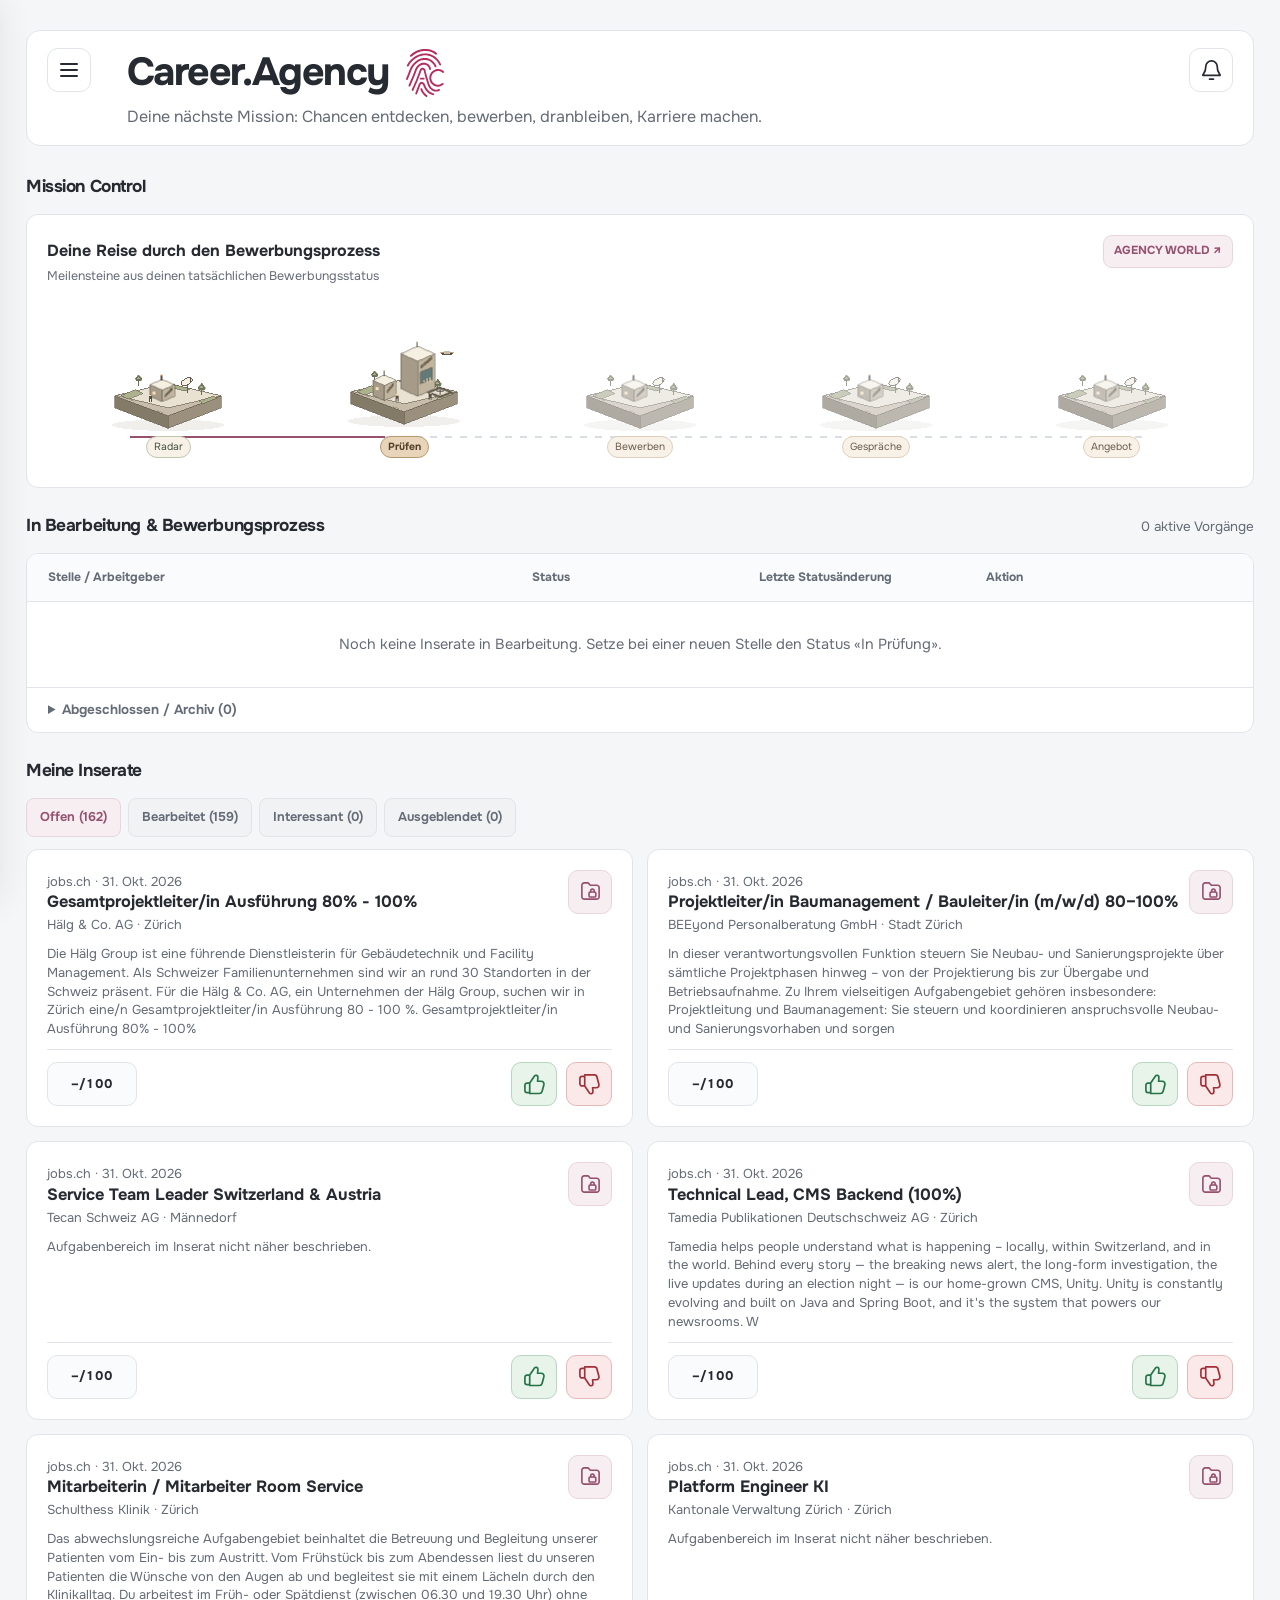
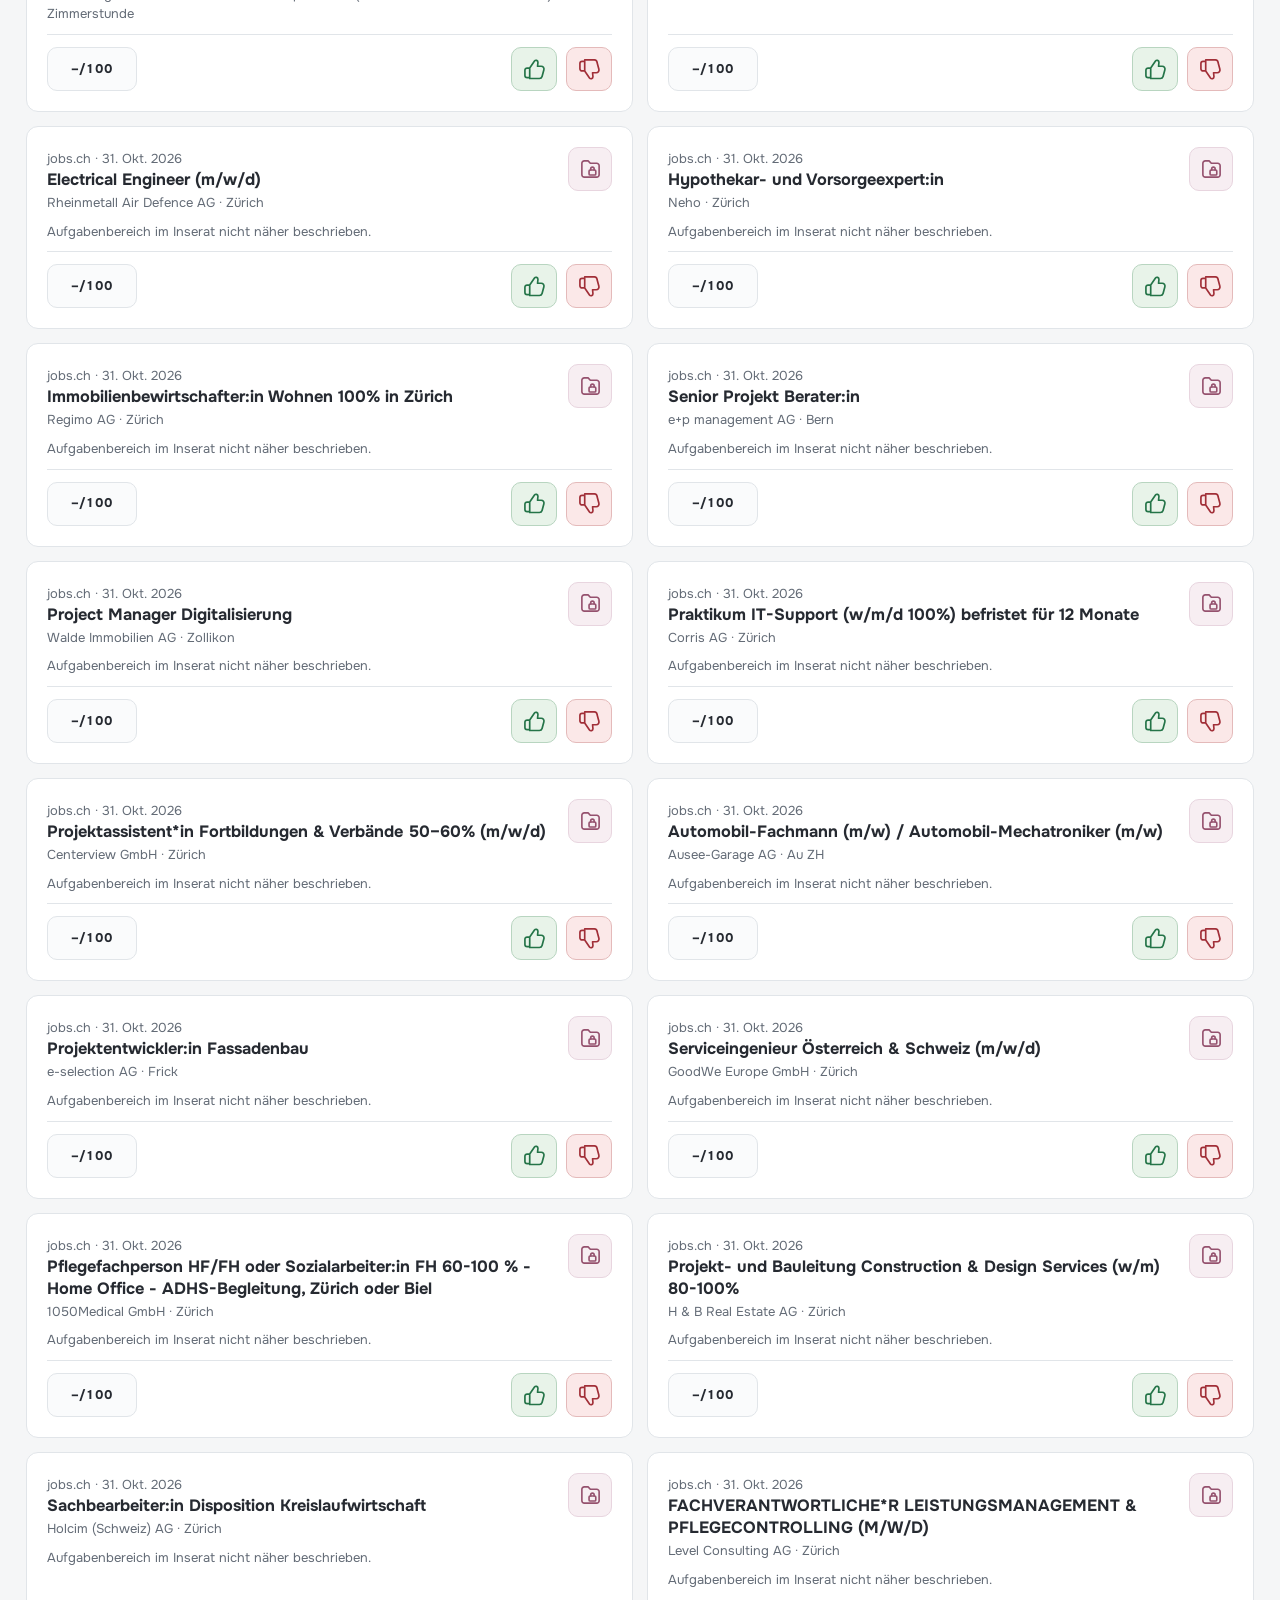
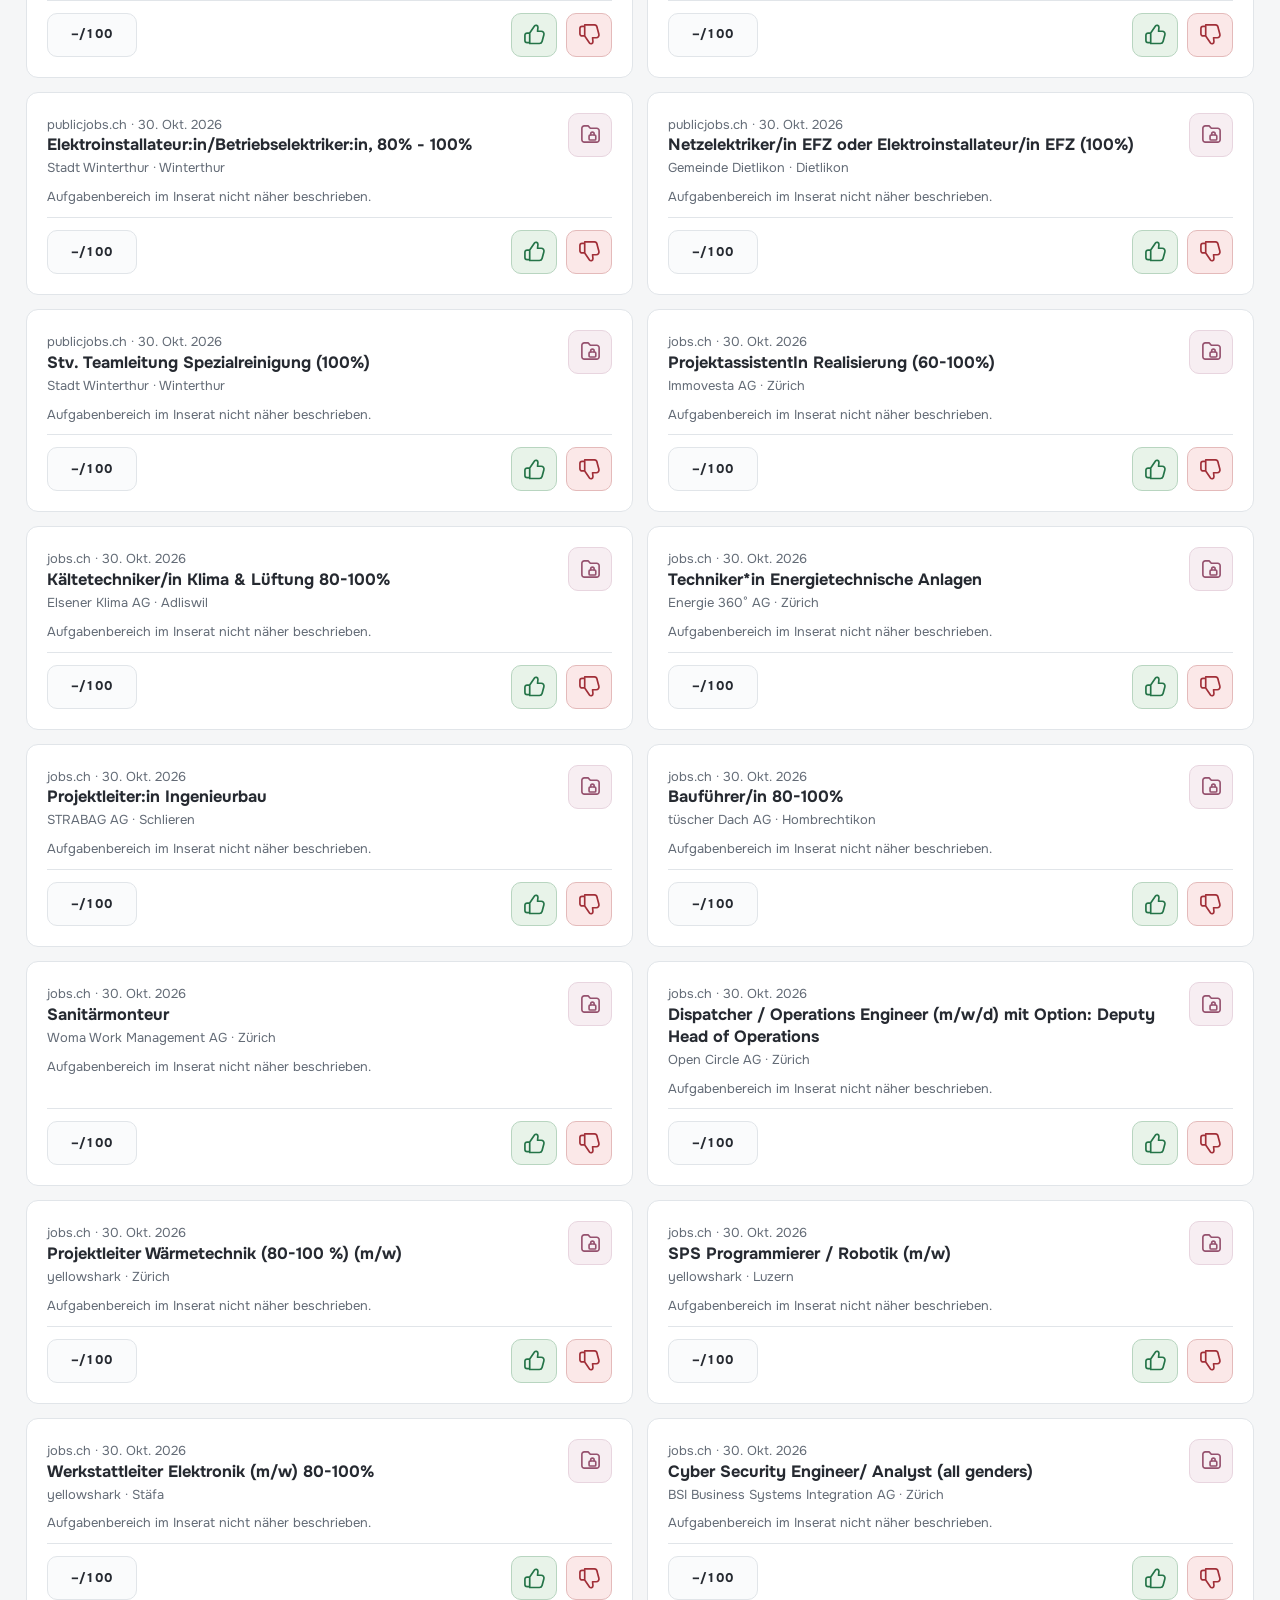
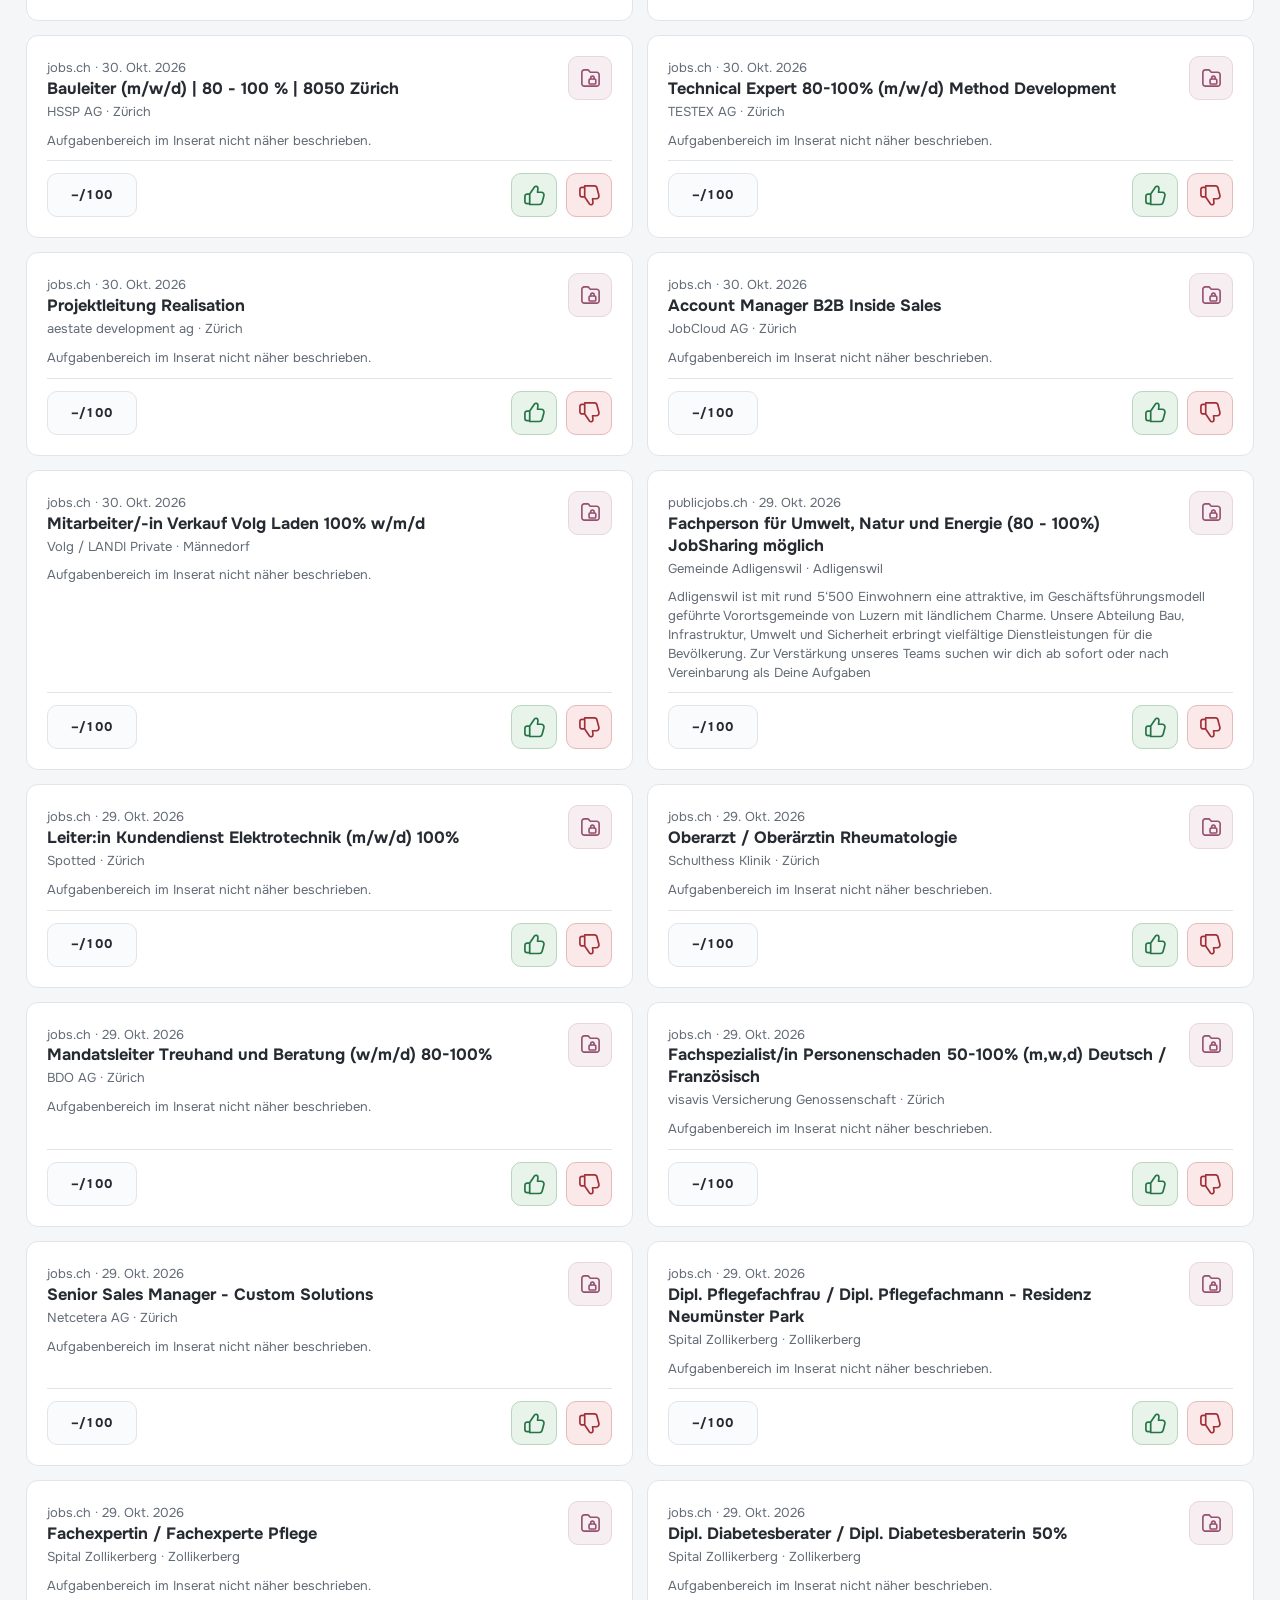
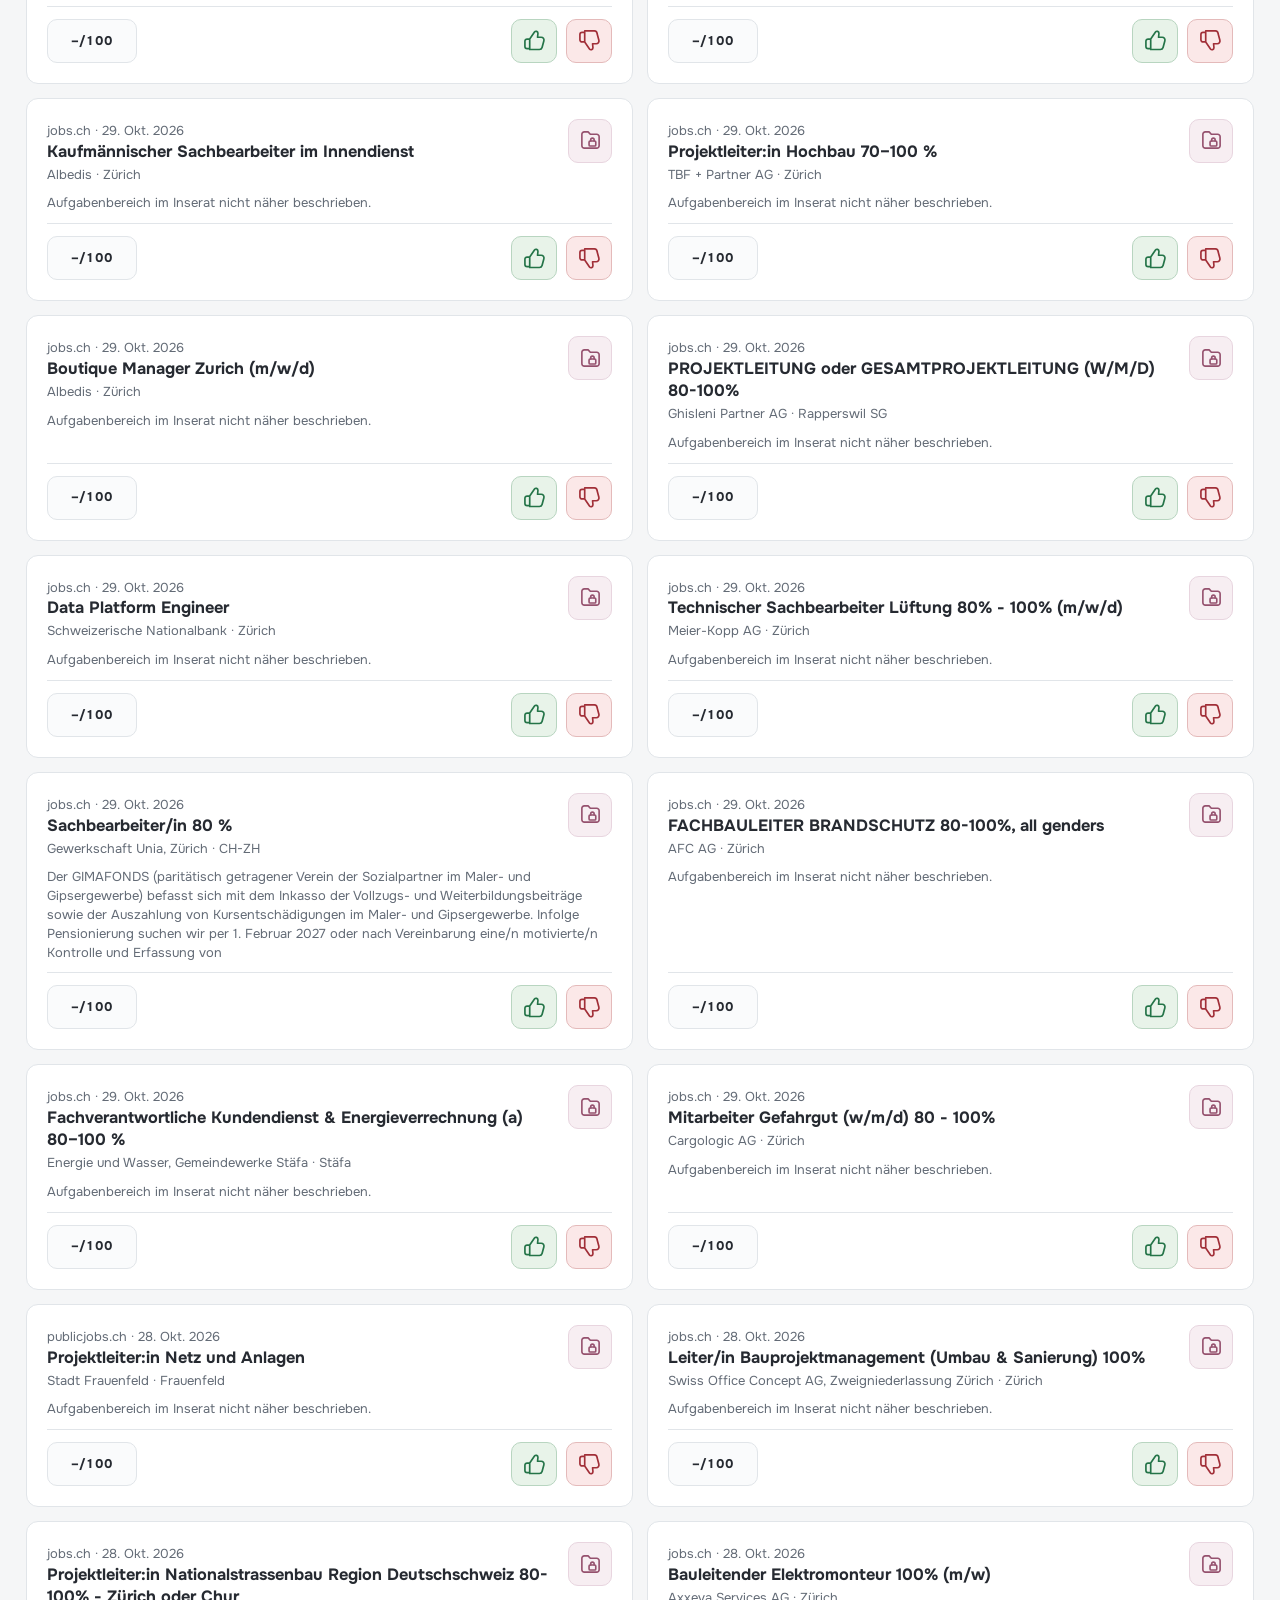
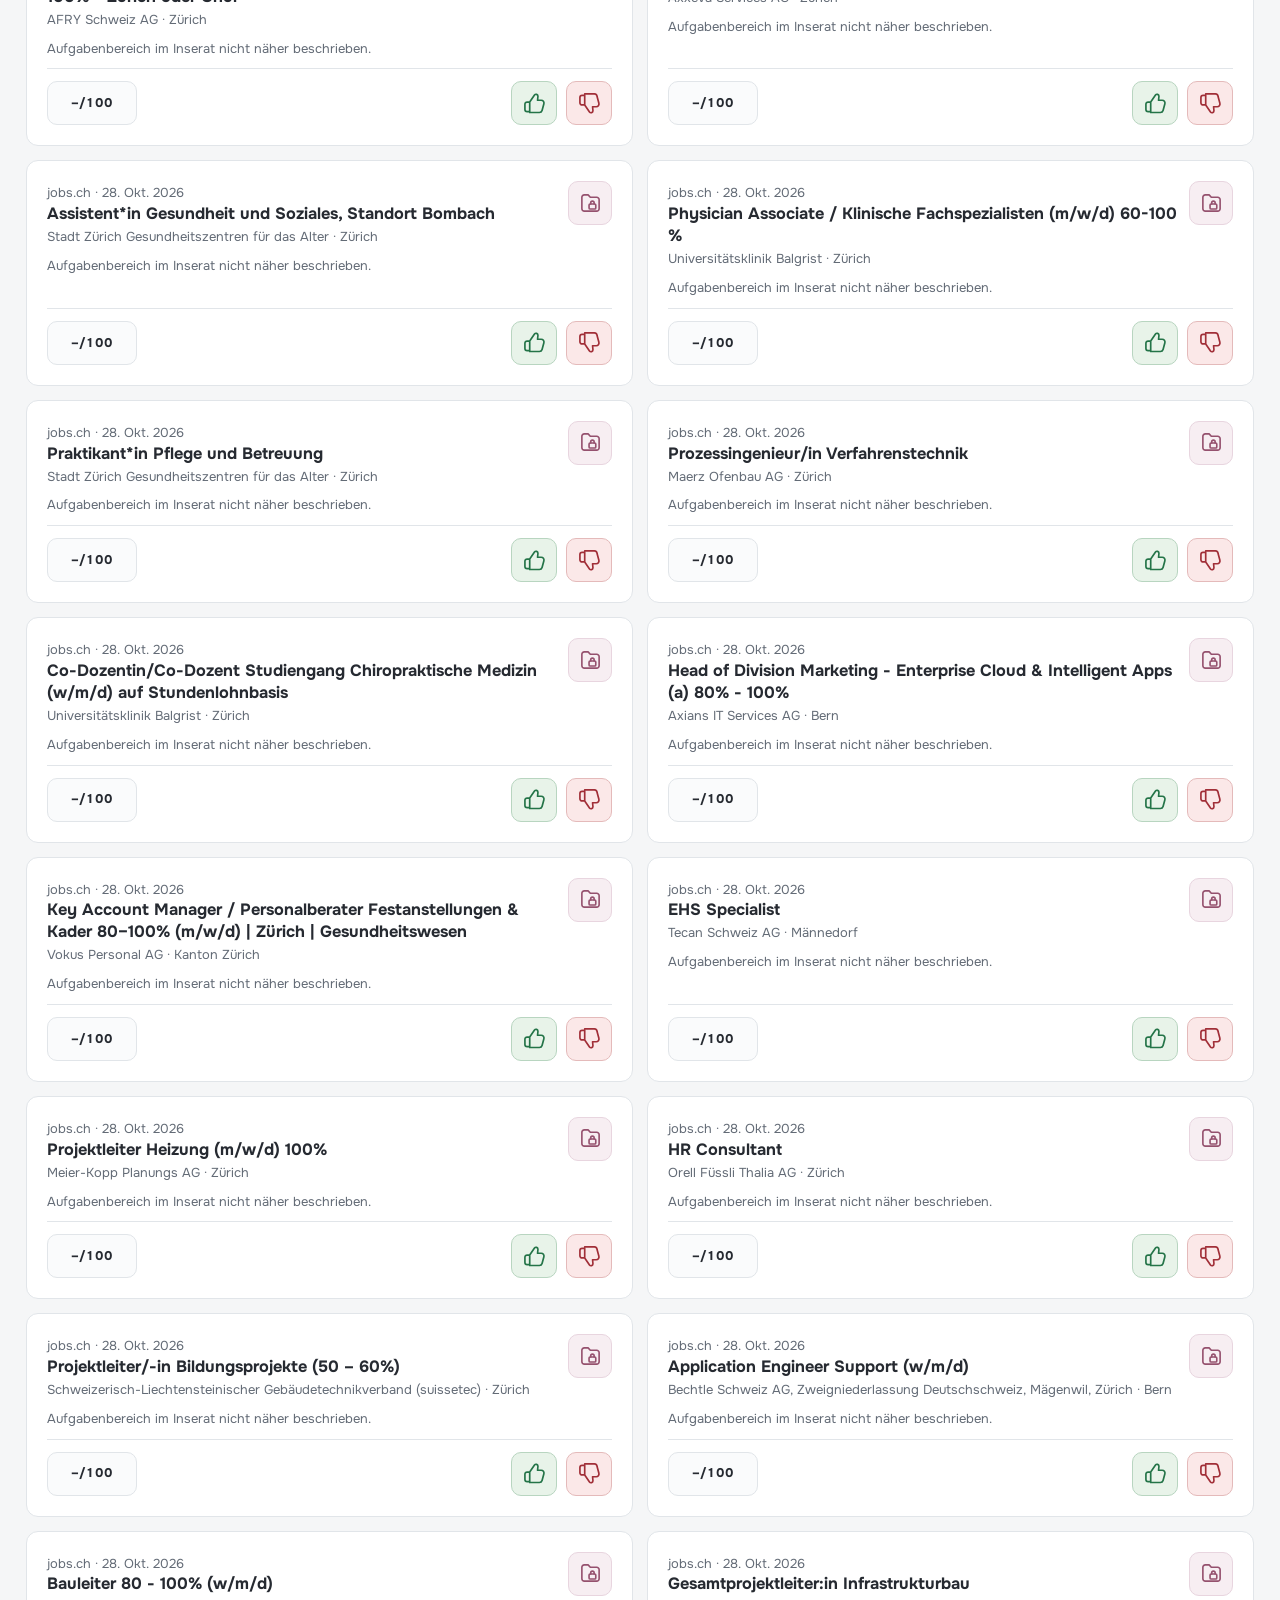
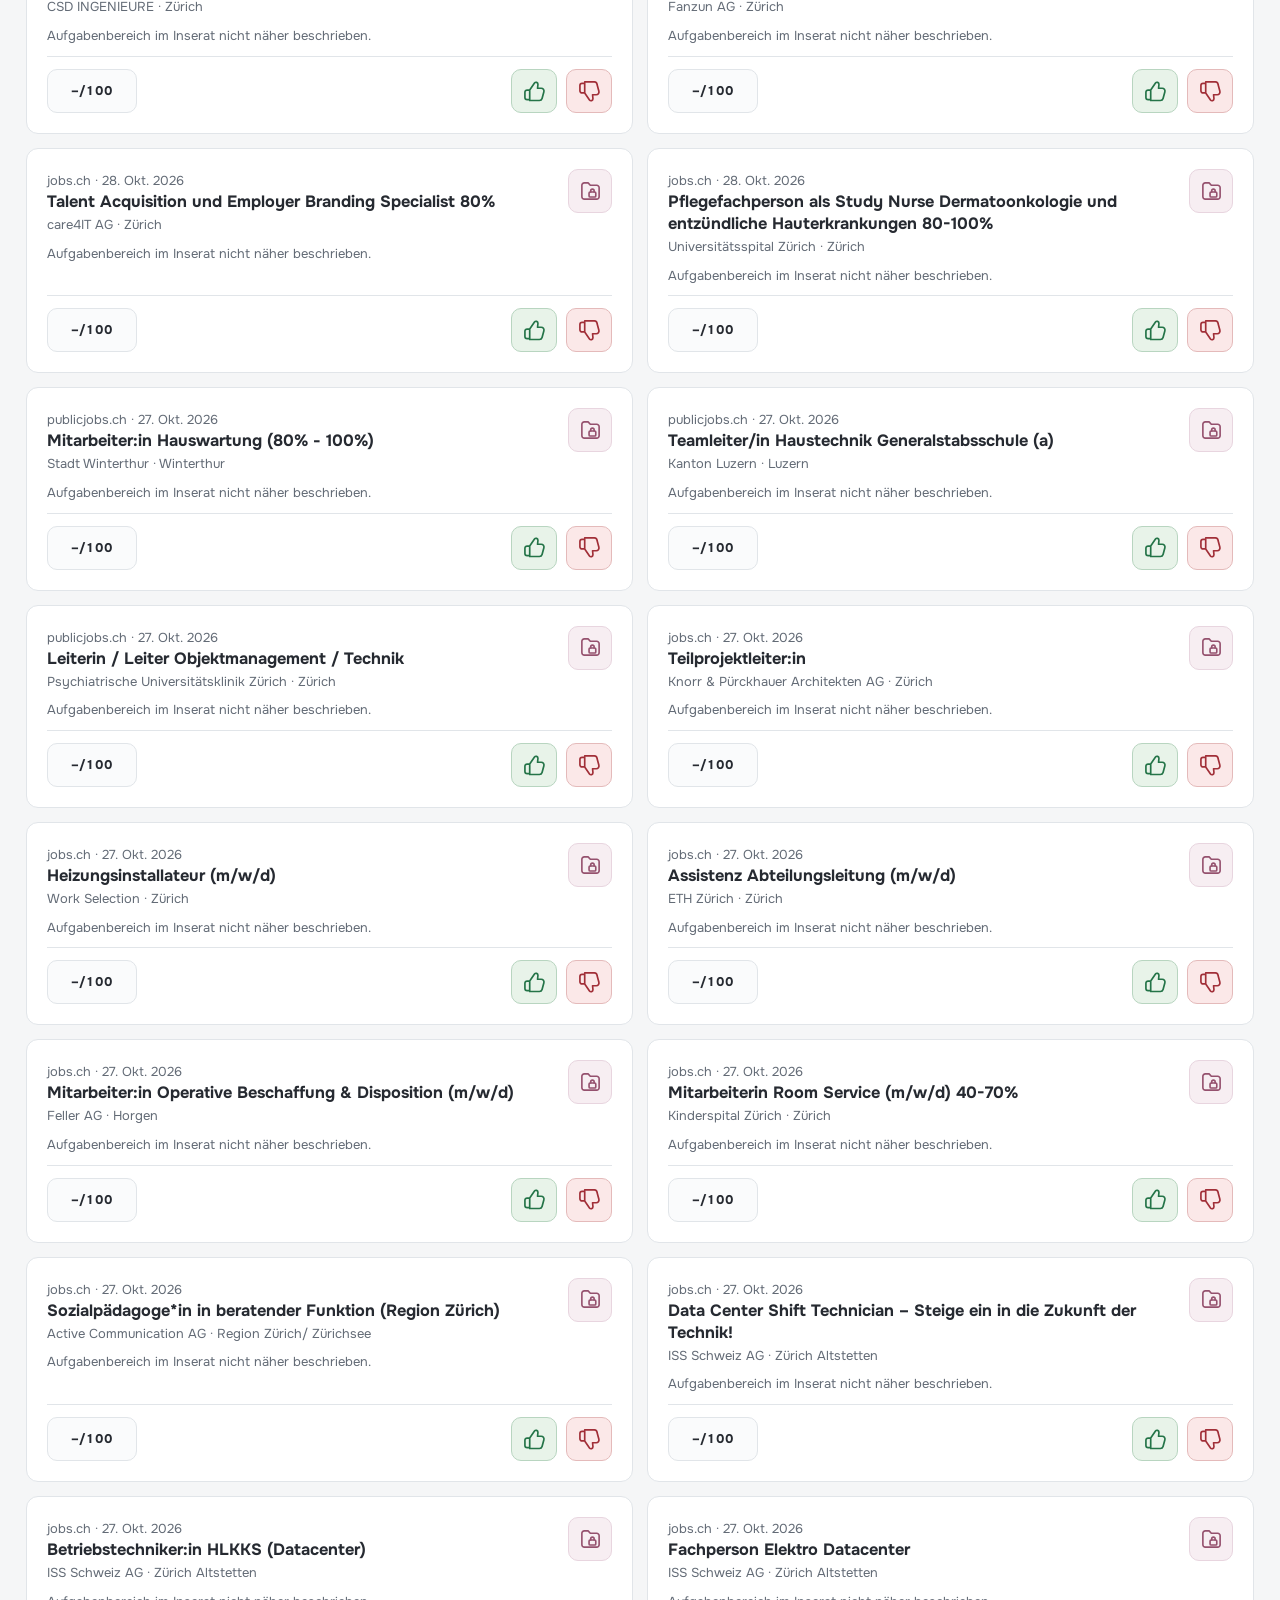
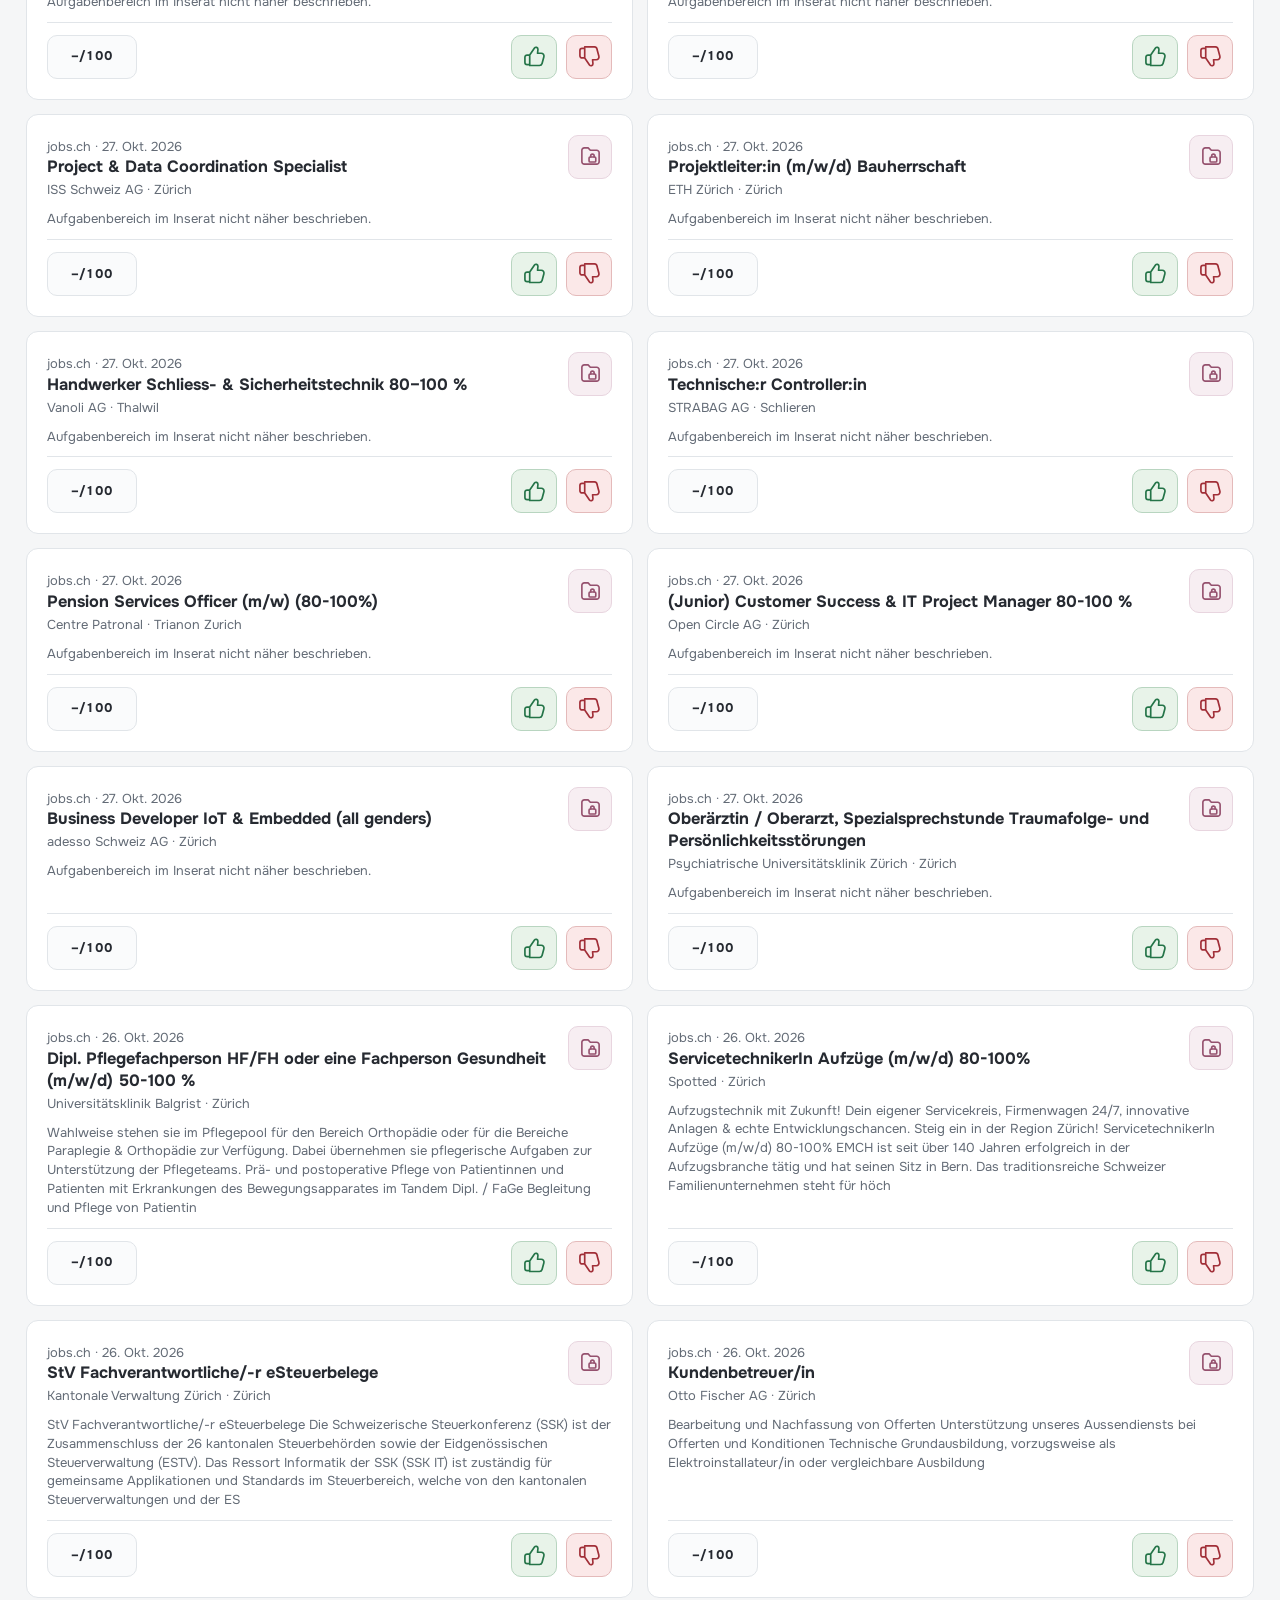
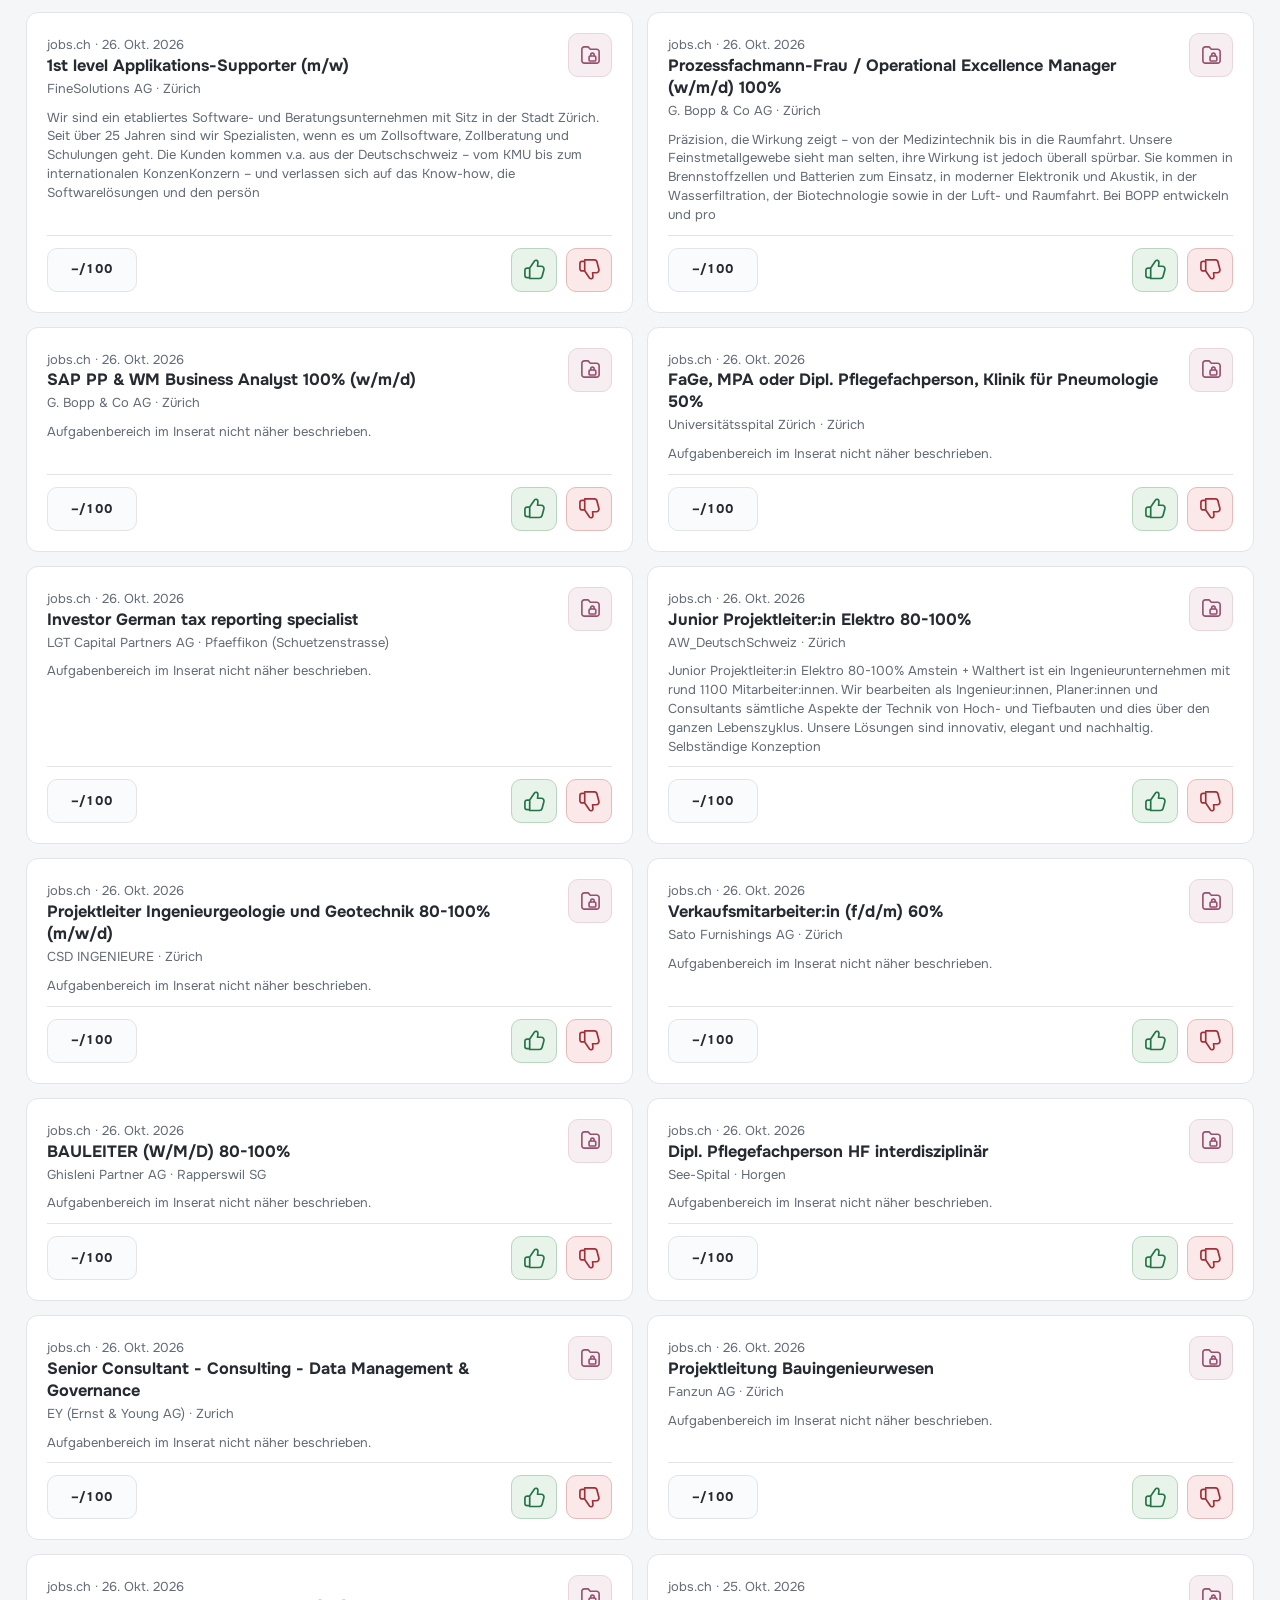
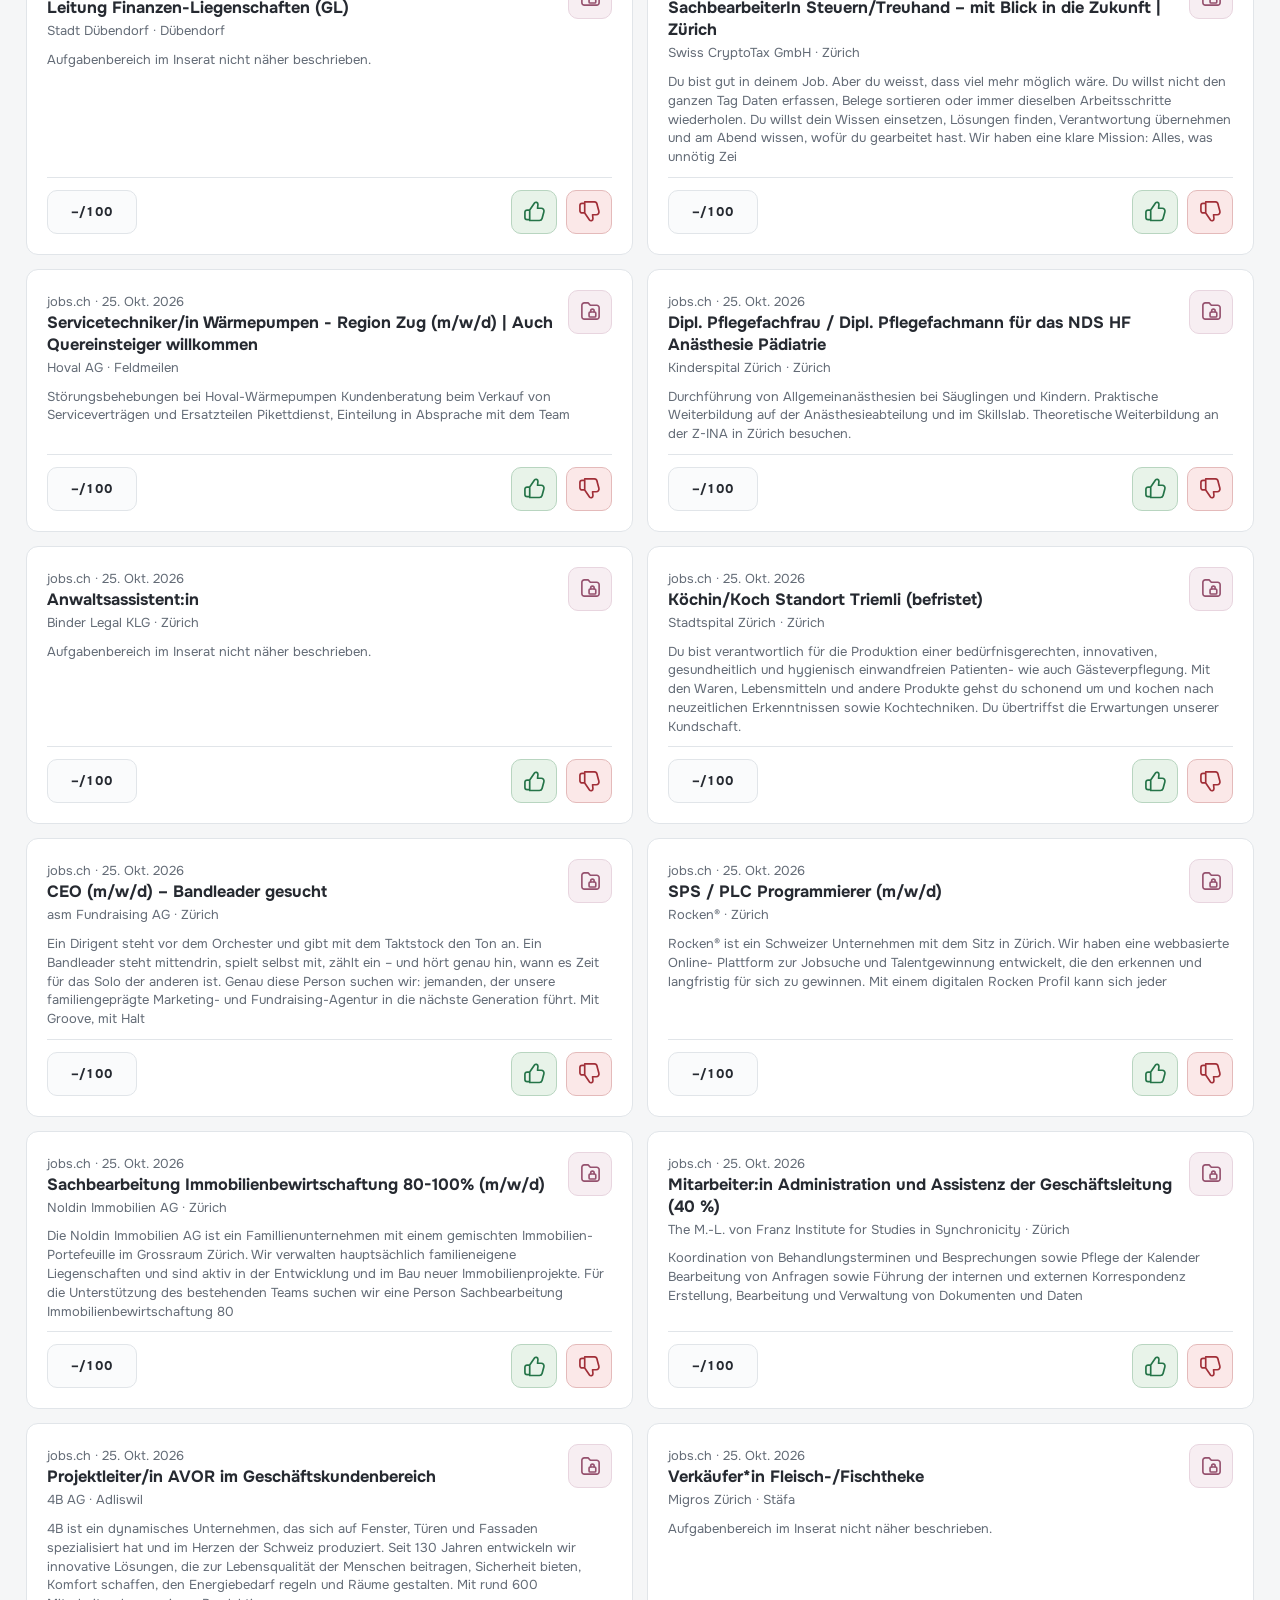
==== commit 30b4192e: "fix(landing): disable personal filter and adult ranking only on Startseite; preserve Radar and appro" ====
--- a/dashboard/index.html
+++ b/dashboard/index.html
@@ -504,7 +504,7 @@
     <div><label for="query">Stelle suchen</label><input id="query" type="search" placeholder="Titel, Arbeitgeber, Arbeitsort …"></div>
     <div><label for="category">Karriere-Kategorie</label><select id="category"><option value="">Alle Kategorien</option></select></div>
     <div><label for="source">Plattform</label><select id="source"><option value="">Alle Quellen</option></select></div>
-    <div><label for="sort">Sortierung</label><select id="sort"><option value="priority" selected>Priorität</option><option value="date">Neueste zuerst</option><option value="oldest">Älteste zuerst</option></select></div>
+    <div><label for="sort">Sortierung</label><select id="sort"><option value="date" selected>Neueste zuerst</option><option value="oldest">Älteste zuerst</option></select></div>
   </div>
     </details>
     <div class="persist-panel"><strong>GitHub-Synchronisation</strong><p>Fine-grained Token mit Zugriff nur auf dieses Repository (Contents: Read and write). Der Token bleibt auf diesem Gerät im Browser gespeichert. Nie auf gemeinsam genutzten Geräten einrichten.</p><label for="githubToken">GitHub-Token</label><input type="password" id="githubToken" autocomplete="off" placeholder="github_pat_…" style="margin:8px 0"><div class="buttons"><button type="button" id="connectGithub">Token auf diesem Gerät speichern</button><button type="button" class="secondary" id="loadGithubFeedback">GitHub-Bewertungen laden</button><button type="button" class="secondary" id="disconnectGithub">Token entfernen</button></div><div class="data-state" id="githubStatus" role="status" aria-live="polite">Nicht verbunden</div></div>
@@ -1206,7 +1206,8 @@
 function dismissedLandingJobs(){return visibleJobs().filter(j=>!dossierLinkedJobIds.has(j.id)&&dismissedJobFeedback.has(j.id));}
 function ratingOf(id){return relevanceRatings.get(id)||null;}
 function hasReviewFeedback(id){const r=ratingOf(id);return !!r&&(Number.isInteger(r.score)||storedReasons(r).length>0||!!r.note?.trim()||Object.keys(r.aspects||{}).length>0||!!r.field_relation||!!r.seniority_assessment);}
-function visibleJobs(){return jobs.filter(j=>!window.AgentCareerFilter||window.AgentCareerFilter.isVisible(j));}
+// Public landing is unfiltered; personal adult preferences remain in Radar.
+function visibleJobs(){return jobs;}
 function unratedJobs(){return visibleJobs().filter(j=>!dossierLinkedJobIds.has(j.id)&&!dismissedJobFeedback.has(j.id)&&!positiveJobFeedback.has(j.id)&&stageOf(j.id)==="open"&&!hasReviewFeedback(j.id));}
 function reviewedJobs(){return visibleJobs().filter(j=>!dossierLinkedJobIds.has(j.id)&&!dismissedJobFeedback.has(j.id)&&!positiveJobFeedback.has(j.id)&&hasReviewFeedback(j.id));}
 function interestedLandingJobs(){return visibleJobs().filter(j=>!dossierLinkedJobIds.has(j.id)&&!dismissedJobFeedback.has(j.id)&&positiveJobFeedback.has(j.id));}
@@ -1479,10 +1480,9 @@
 function cardRatingButton(j){
  const score=ratingOf(j.id)?.score;
  const rated=Number.isInteger(score)&&score>=1&&score<=100;
- // Display the existing suggestion as a recommendation, never as a manual rating.
- const suggested=j.selection?.suggested_score;
- const predicted=Number.isFinite(suggested)&&suggested>=0&&suggested<=100?
-  Math.round(suggested):getScore(j)??window.AgentCareerFilter?.classify(j)?.priority??null;
+ // Public landing never applies an adult-personal scoring model.
+ // Manual user ratings remain visible and editable when present.
+ const predicted=null;
  const display=rated?score:predicted;
  const b=document.createElement("button");b.type="button";
  b.className="card-rating"+(rated?" rated":" suggested");
@@ -1818,10 +1818,6 @@
  });
  filtered.sort((a,b)=>{
   const mode=el("sort").value;
-  if(mode==="priority"&&window.AgentCareerFilter){
-   const gap=window.AgentCareerFilter.classify(b).priority-window.AgentCareerFilter.classify(a).priority;
-   if(gap)return gap;
-  }
   return mode==="oldest"?(validDate(a.first_seen_at)||0)-(validDate(b.first_seen_at)||0):
    (validDate(b.first_seen_at)||0)-(validDate(a.first_seen_at)||0);
  });
@@ -1882,7 +1878,7 @@
  jobs=rows;demoMode=asDemo;
  refill(el("category"),unique(visibleJobs().flatMap(j=>Array.isArray(j.categories)?j.categories:[])),"Alle Kategorien");
  refill(el("source"),unique(visibleJobs().map(j=>j.source)),"Alle Quellen");
- el("message").textContent=visibleJobs().length+" Inserate in der Vorauswahl ("+(jobs.length-visibleJobs().length)+" zurückgestellt · Radar > Filter-KI). Alle Originaldaten und Bewertungen bleiben erhalten.";
+ el("message").textContent=visibleJobs().length+" Inserate geladen. Bestehende Bewertungen und Inseratdaten bleiben erhalten.";
  render();
  saveChanges();
 }
@@ -2186,7 +2182,7 @@
    }else{
     githubStatus("Lokaler Arbeitsstand vorhanden. Automatisches Überschreiben durch GitHub unterdrückt.");
    }
-   el("message").textContent=visibleJobs().length+" Inserate vorausgewählt; "+(jobs.length-visibleJobs().length)+" im Radar zur Prüfung zurückgestellt. Bewertungen und Inseratdaten bleiben erhalten.";
+   el("message").textContent=visibleJobs().length+" Inserate geladen. Bewertungen und Inseratdaten bleiben erhalten.";
    return;
   }
  }catch(err){
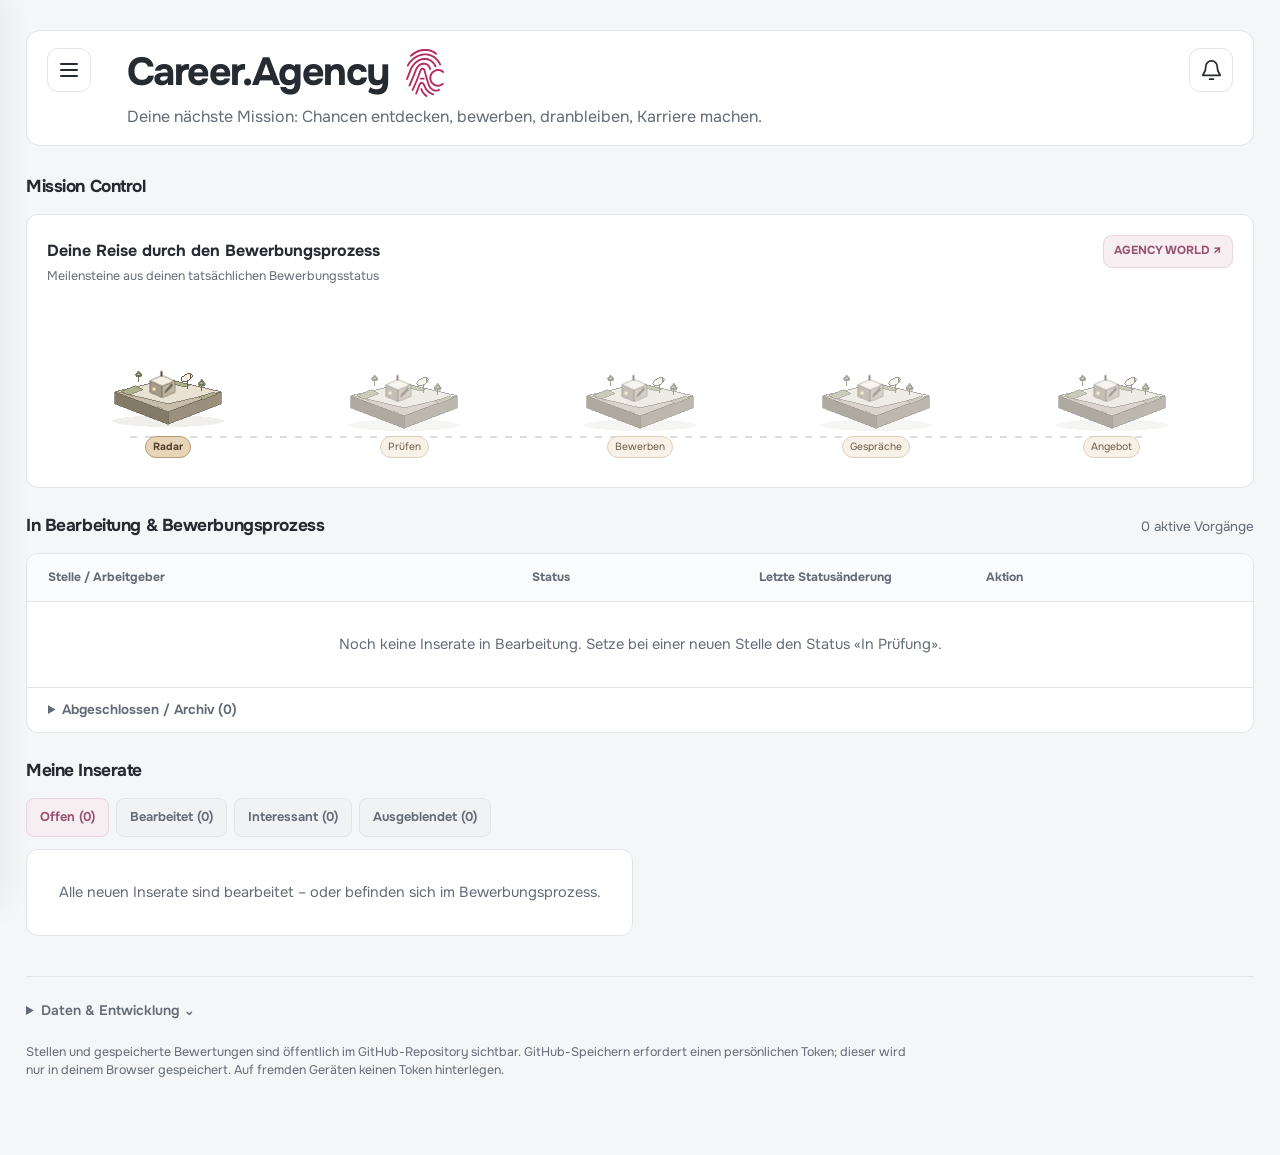
==== commit 5267d1c3: "feat: prepare private account persistence and bundled production rollout" ====
--- a/dashboard/index.html
+++ b/dashboard/index.html
@@ -1008,7 +1008,7 @@
  }
  return result;
 }
-let persistEnabled=false;
+let persistEnabled=!!window.CareerAccount;
 let pendingSave=Promise.resolve();
 let isRestoring=false;
 let newJobMode=false;
@@ -1206,7 +1206,6 @@
 function dismissedLandingJobs(){return visibleJobs().filter(j=>!dossierLinkedJobIds.has(j.id)&&dismissedJobFeedback.has(j.id));}
 function ratingOf(id){return relevanceRatings.get(id)||null;}
 function hasReviewFeedback(id){const r=ratingOf(id);return !!r&&(Number.isInteger(r.score)||storedReasons(r).length>0||!!r.note?.trim()||Object.keys(r.aspects||{}).length>0||!!r.field_relation||!!r.seniority_assessment);}
-// Public landing is unfiltered; personal adult preferences remain in Radar.
 function visibleJobs(){return jobs;}
 function unratedJobs(){return visibleJobs().filter(j=>!dossierLinkedJobIds.has(j.id)&&!dismissedJobFeedback.has(j.id)&&!positiveJobFeedback.has(j.id)&&stageOf(j.id)==="open"&&!hasReviewFeedback(j.id));}
 function reviewedJobs(){return visibleJobs().filter(j=>!dossierLinkedJobIds.has(j.id)&&!dismissedJobFeedback.has(j.id)&&!positiveJobFeedback.has(j.id)&&hasReviewFeedback(j.id));}
@@ -1480,9 +1479,10 @@
 function cardRatingButton(j){
  const score=ratingOf(j.id)?.score;
  const rated=Number.isInteger(score)&&score>=1&&score<=100;
- // Public landing never applies an adult-personal scoring model.
- // Manual user ratings remain visible and editable when present.
- const predicted=null;
+ // Display the existing suggestion as a recommendation, never as a manual rating.
+ const suggested=j.selection?.suggested_score;
+ const predicted=Number.isFinite(suggested)&&suggested>=0&&suggested<=100?
+  Math.round(suggested):getScore(j)??null;
  const display=rated?score:predicted;
  const b=document.createElement("button");b.type="button";
  b.className="card-rating"+(rated?" rated":" suggested");
@@ -1878,7 +1878,7 @@
  jobs=rows;demoMode=asDemo;
  refill(el("category"),unique(visibleJobs().flatMap(j=>Array.isArray(j.categories)?j.categories:[])),"Alle Kategorien");
  refill(el("source"),unique(visibleJobs().map(j=>j.source)),"Alle Quellen");
- el("message").textContent=visibleJobs().length+" Inserate geladen. Bestehende Bewertungen und Inseratdaten bleiben erhalten.";
+ el("message").textContent=visibleJobs().length+" Lehrstellen geladen. Bestehende Bewertungen bleiben erhalten.";
  render();
  saveChanges();
 }
@@ -2143,12 +2143,32 @@
   await pendingSave;
  }
 });
+async function archiveLegacyWorkspaceOnce(saved){
+ // Keep an independent, local-only copy before replacing old job listings.
+ if(window.CareerAccount)return;
+ if(!Array.isArray(saved?.jobs)||!saved.jobs.some(j=>j.source!=="yousty.ch"))return;
+ await new Promise((resolve,reject)=>{
+  const request=indexedDB.open("bewerbungs-agent-local-v1",1);
+  request.onerror=()=>reject(request.error||new Error("Alte Inserate konnten nicht gesichert werden."));
+  request.onsuccess=()=>{
+   const db=request.result,tx=db.transaction("snapshots","readwrite");
+   const store=tx.objectStore("snapshots");
+   const check=store.get("legacy-workspace-before-apprenticeships-v1");
+   check.onsuccess=()=>{
+    if(check.result===undefined)store.put(saved,"legacy-workspace-before-apprenticeships-v1");
+   };
+   tx.oncomplete=()=>{db.close();resolve();};
+   tx.onabort=()=>{db.close();reject(tx.error||new Error("Backup fehlgeschlagen."));};
+  };
+ });
+}
 async function initialize(){
  await initializeNewJobsWindow();
  let restored=false;
  try{
   const saved=await window.AgentStore.load();
   if(saved!==undefined&&saved!==null){
+   await archiveLegacyWorkspaceOnce(saved);
    applyWorkspace(saved,"lokal gespeicherter Arbeitsstand");
    persistEnabled=true;
    restored=true;
@@ -2165,15 +2185,17 @@
   el("storageStatus").textContent="Wischentscheidungen konnten nicht geladen werden: "+err.message;
  }
  try {
-  const response=await fetch("./jobs.json",{cache:"no-store"});
+  const response=await fetch("./lehrstellen.json",{cache:"no-store"});
   if(!response.ok)throw new Error("HTTP "+response.status);
   const incoming=validateJobs(await response.json());
+  if(!incoming.length||incoming.some(j=>j.source!=="yousty.ch"||!j.id.startsWith("apprenticeship-")))
+   throw new Error("Lehrstellen-Feed enthält keine gültigen Lehrstellen.");
   if(incoming.length){
    const byId=new Map(incoming.map(j=>[j.id,applyManualOverrides(j)]));
    if(restored){
     for(const j of jobs)if(j.id.startsWith("MANUAL-")&&!byId.has(j.id))byId.set(j.id,j);
    }
-   loadJobs([...byId.values()],"automatischer GitHub-Import");
+   loadJobs([...byId.values()],"Yousty-Lehrstellen-Feed");
    if(!restored){
     try{
      const remote=await window.GithubFeedback.loadPublic();
@@ -2182,17 +2204,18 @@
    }else{
     githubStatus("Lokaler Arbeitsstand vorhanden. Automatisches Überschreiben durch GitHub unterdrückt.");
    }
-   el("message").textContent=visibleJobs().length+" Inserate geladen. Bewertungen und Inseratdaten bleiben erhalten.";
+   el("message").textContent=visibleJobs().length+" Lehrstellen geladen. Bestehende Bewertungen bleiben erhalten.";
    return;
   }
  }catch(err){
   if(restored){
-   el("message").textContent="Lokaler Arbeitsstand geladen. GitHub-Feed derzeit nicht verfügbar: "+err.message;
+   jobs=[];render();
+   el("message").textContent="Lehrstellen-Feed nicht verfügbar: "+err.message+". Gespeicherte Bewertungen bleiben erhalten.";
    return;
   }
-  el("message").textContent="GitHub-Import nicht verfügbar: "+err.message+". Demo wird angezeigt.";
- }
- if(!restored)loadDemo();
+  el("message").textContent="Lehrstellen-Feed nicht verfügbar: "+err.message;
+ }
+ if(!restored){jobs=[];render();}
 }
 for(const [id,view] of [["viewUnrated","unrated"],["viewReviewed","reviewed"],["viewInterested","interested"],["viewDismissed","dismissed"]])el(id).addEventListener("click",()=>{reviewListView=view;el("swipeUndoToast").hidden=true;renderNewJobs();});
 mobileJobQuery.addEventListener("change",()=>{mobileJobLimit=5;mobileJobSignature="";renderNewJobs();});
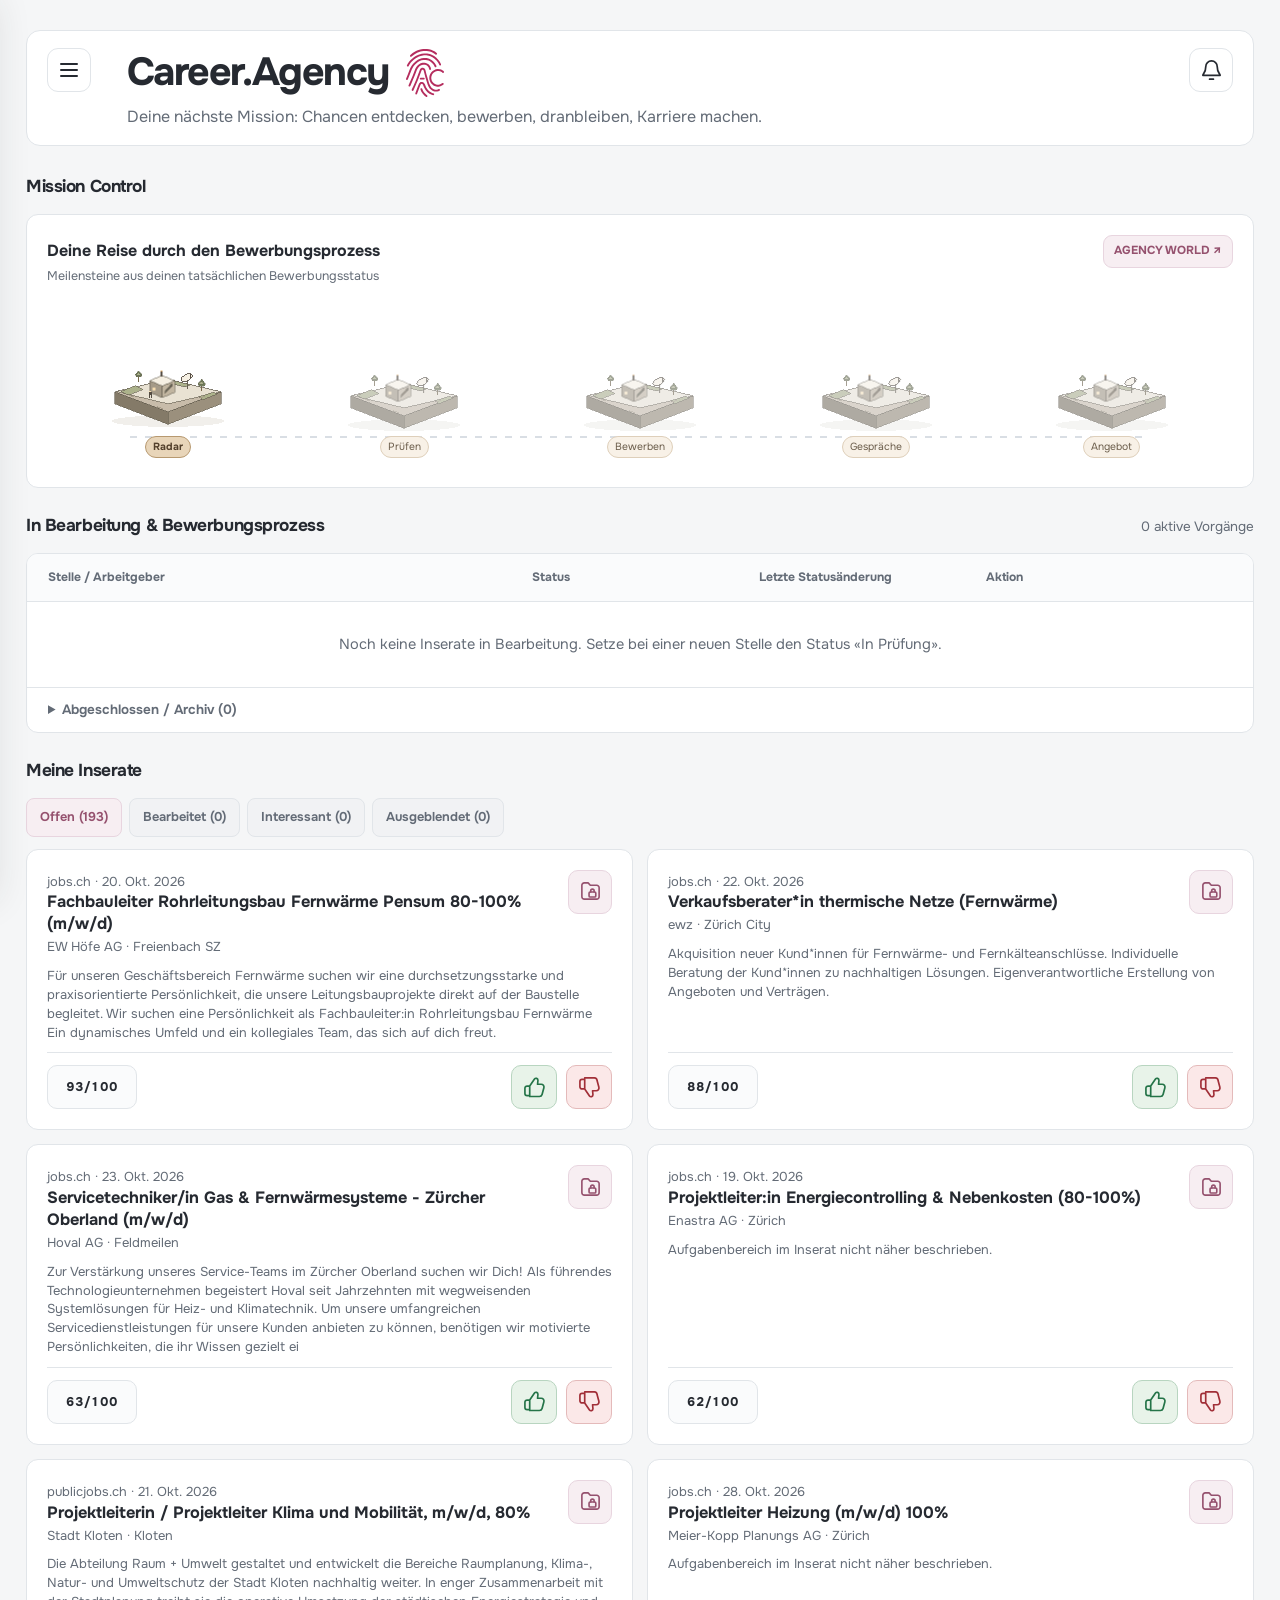
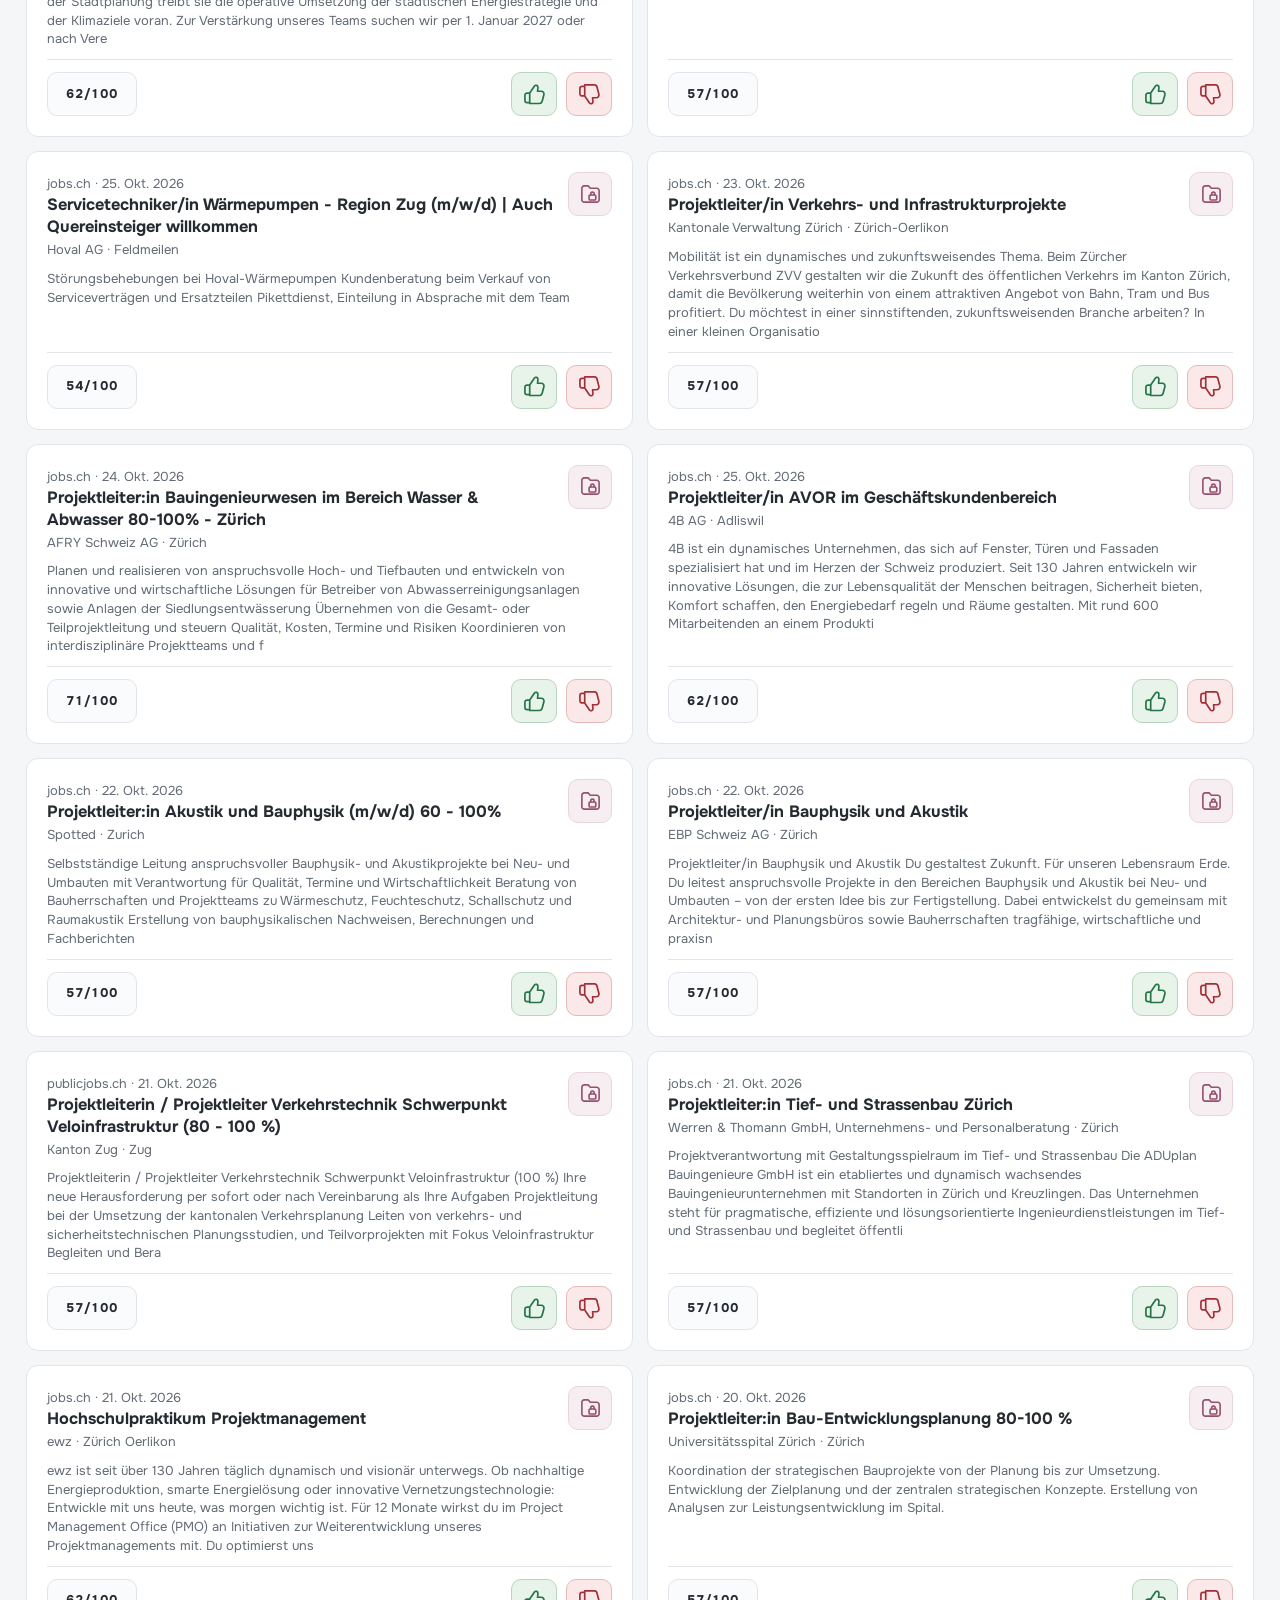
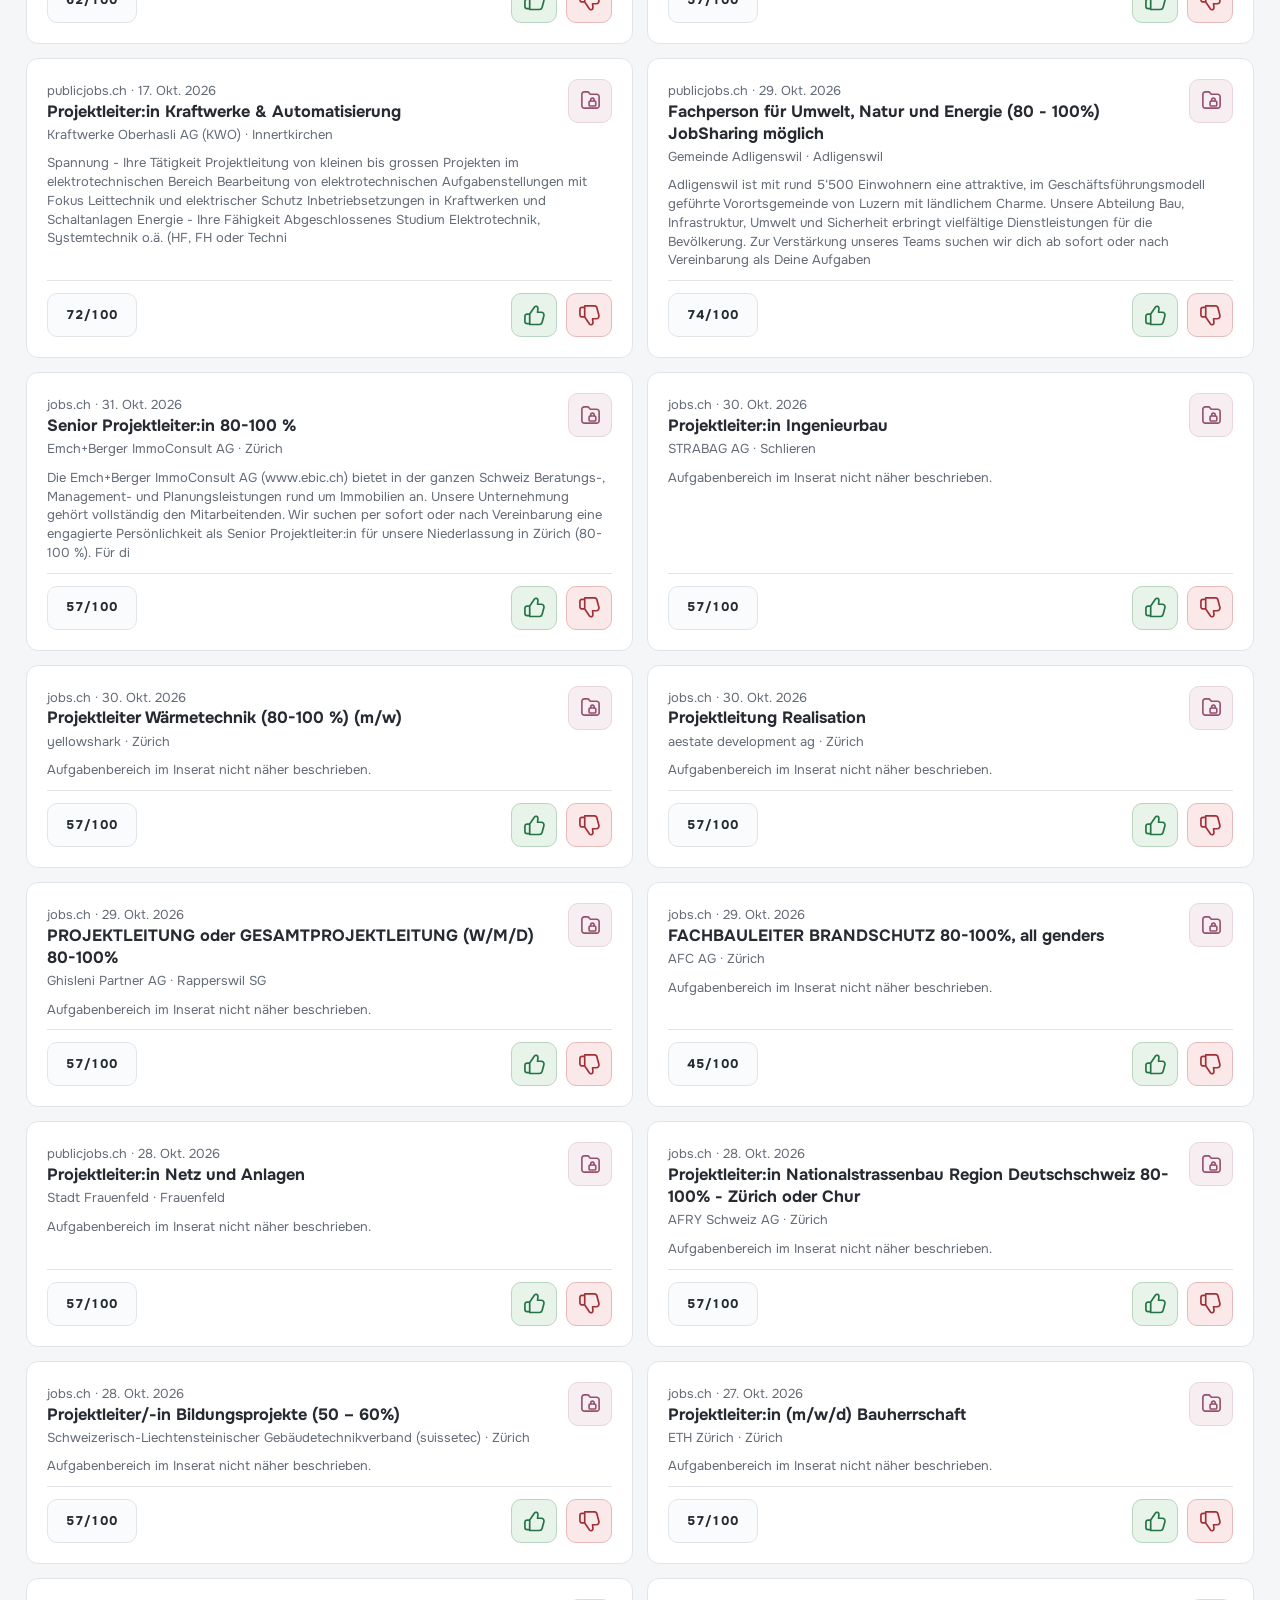
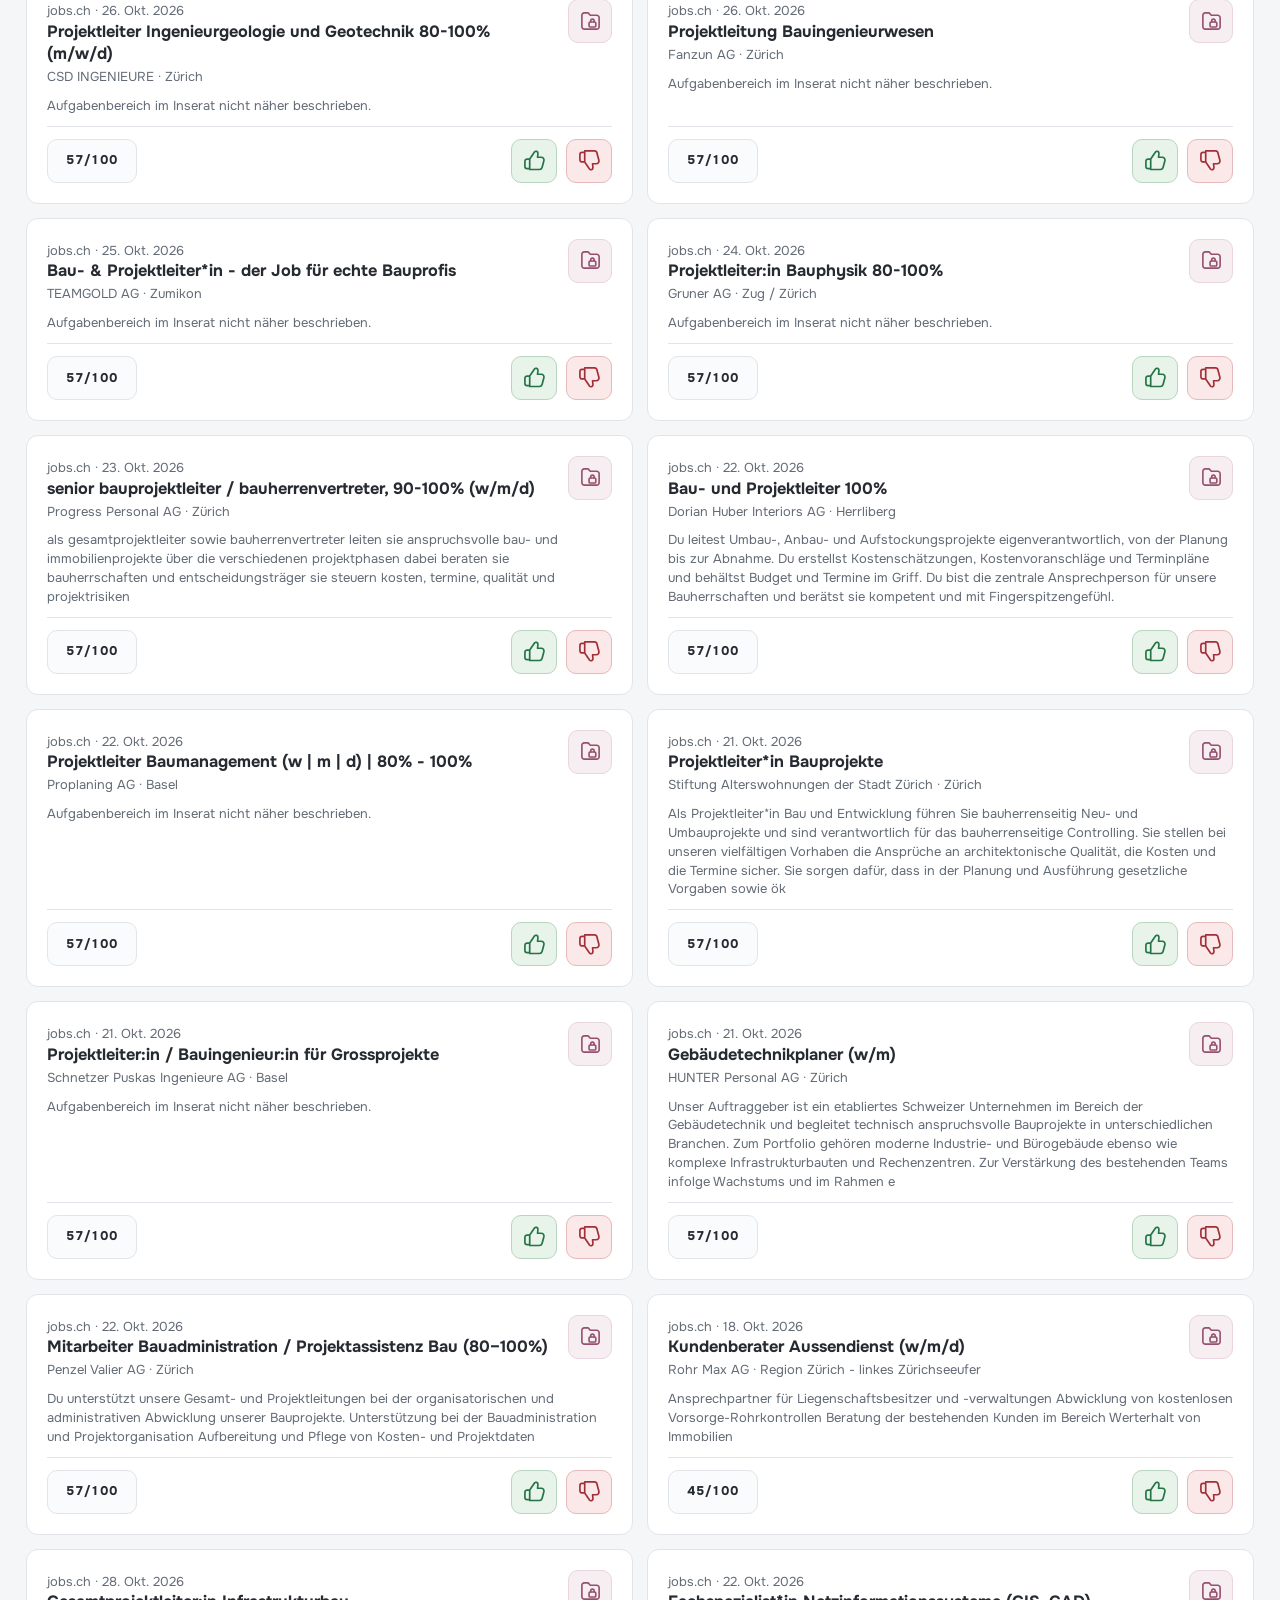
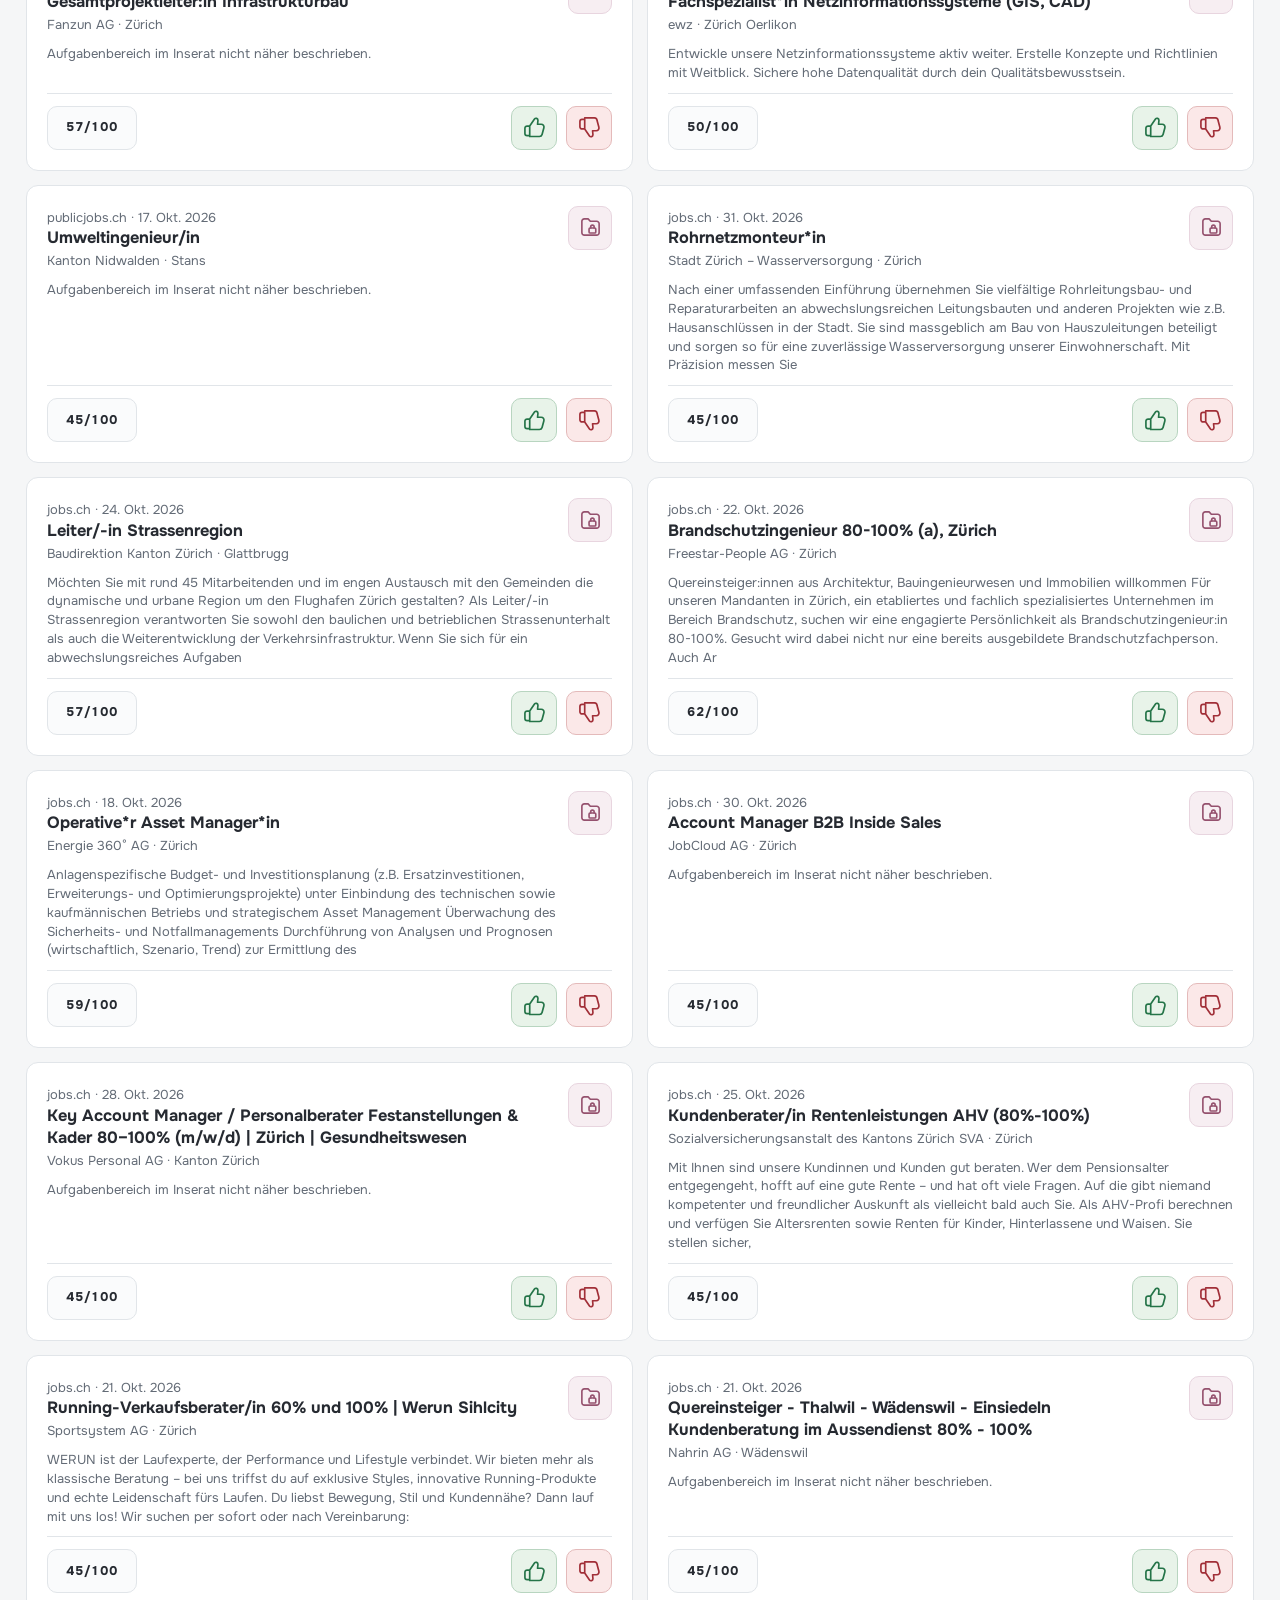
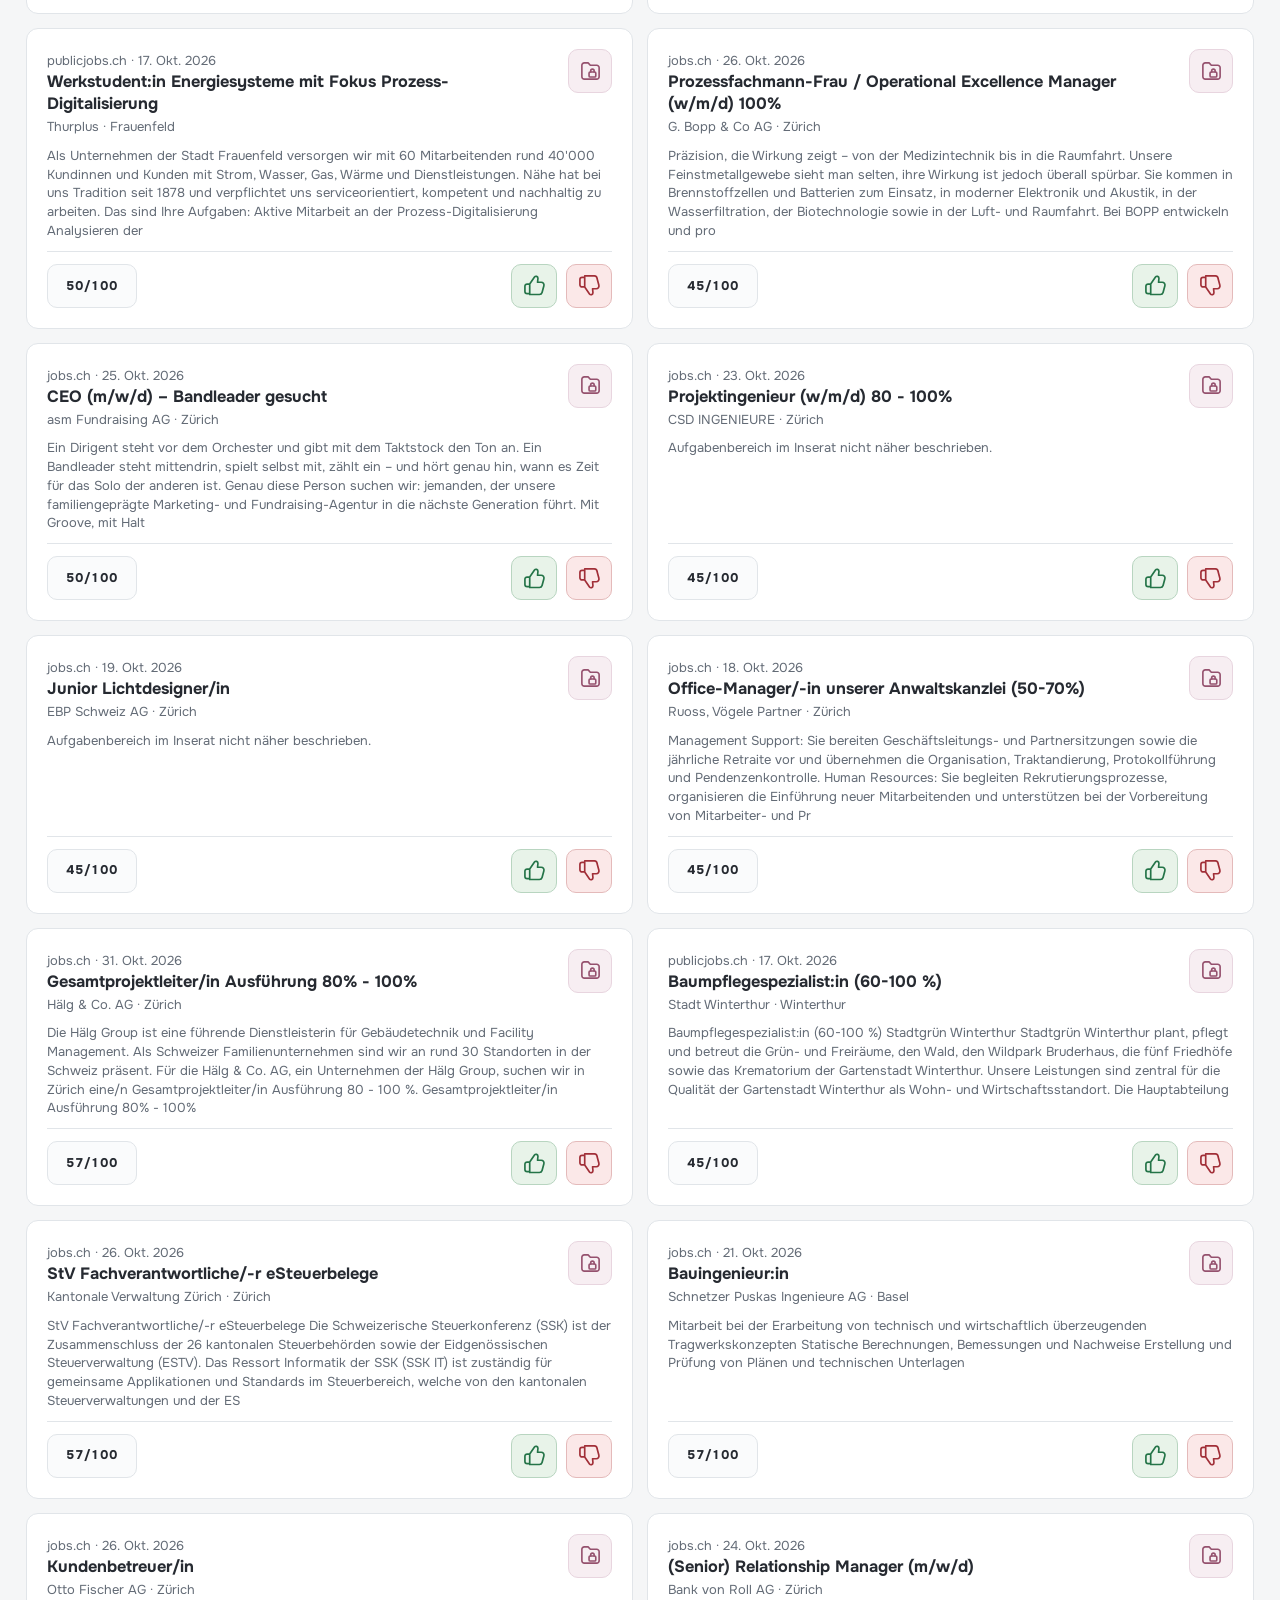
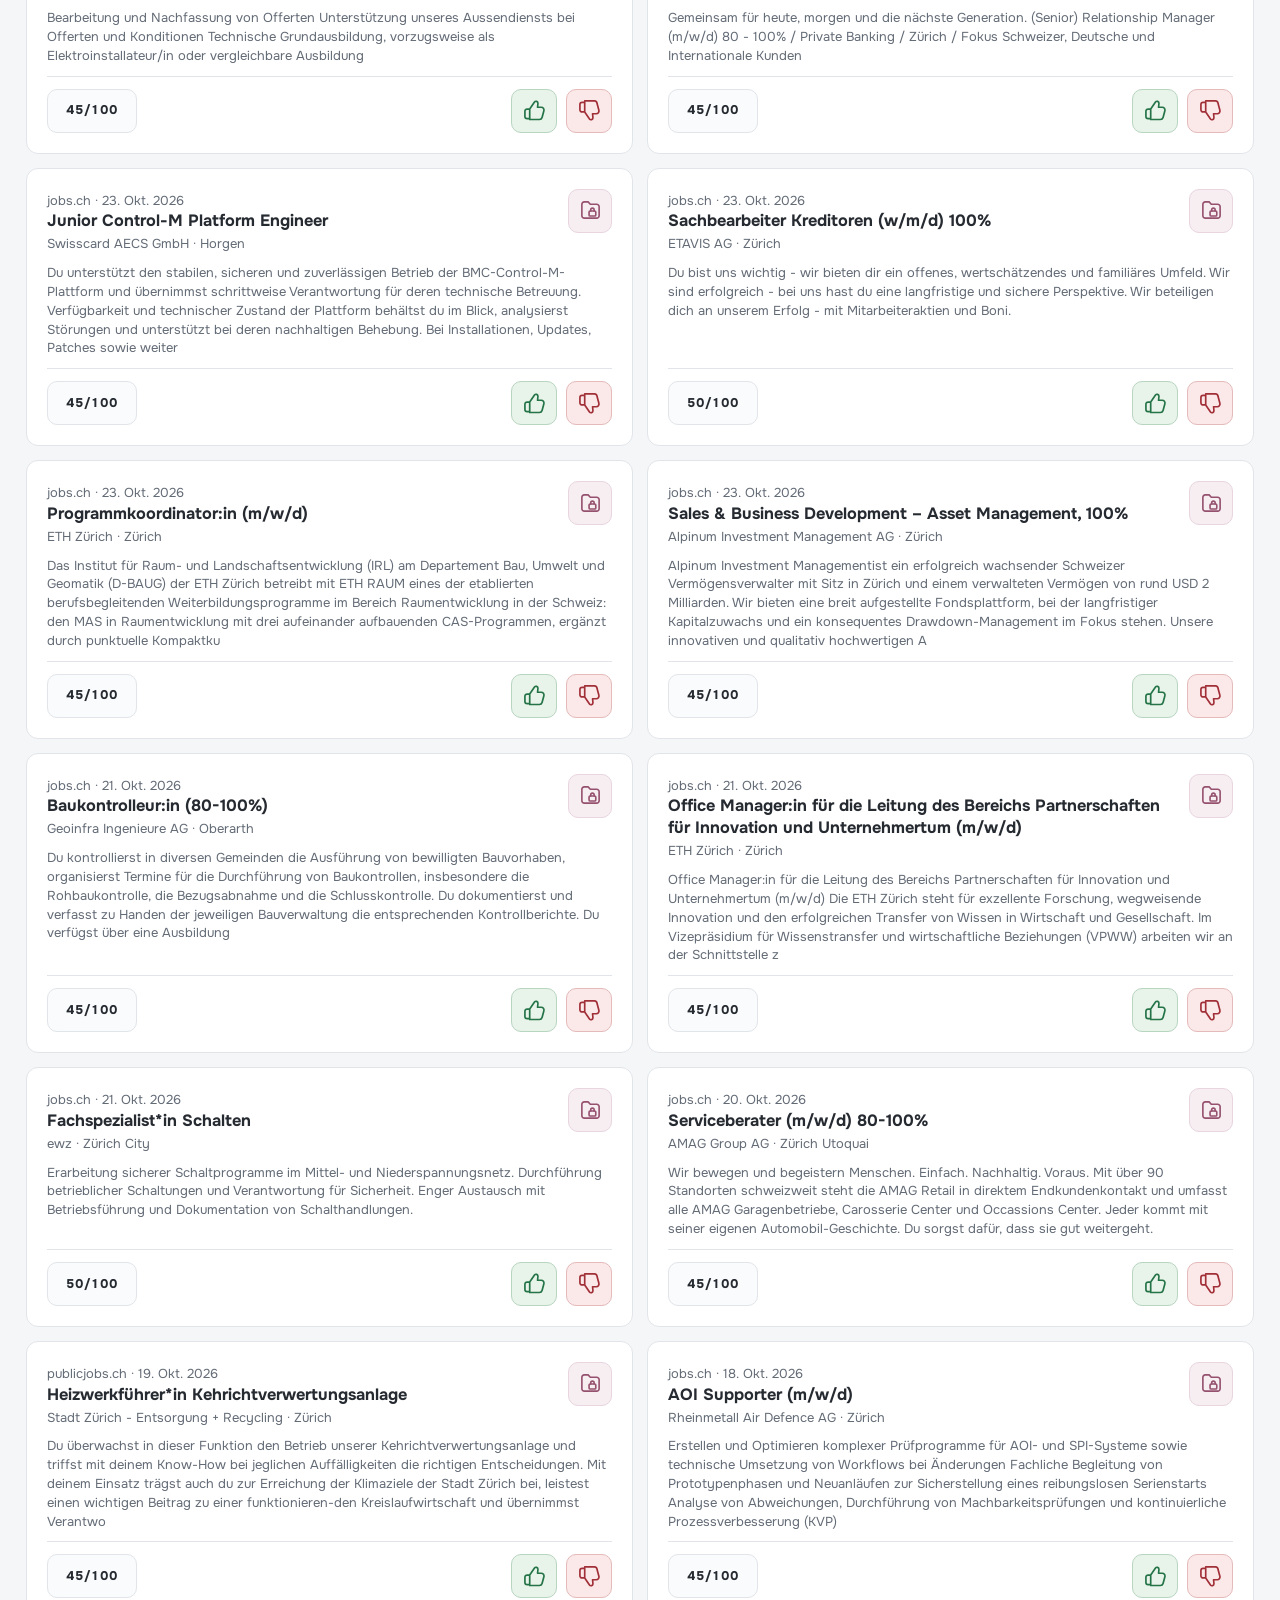
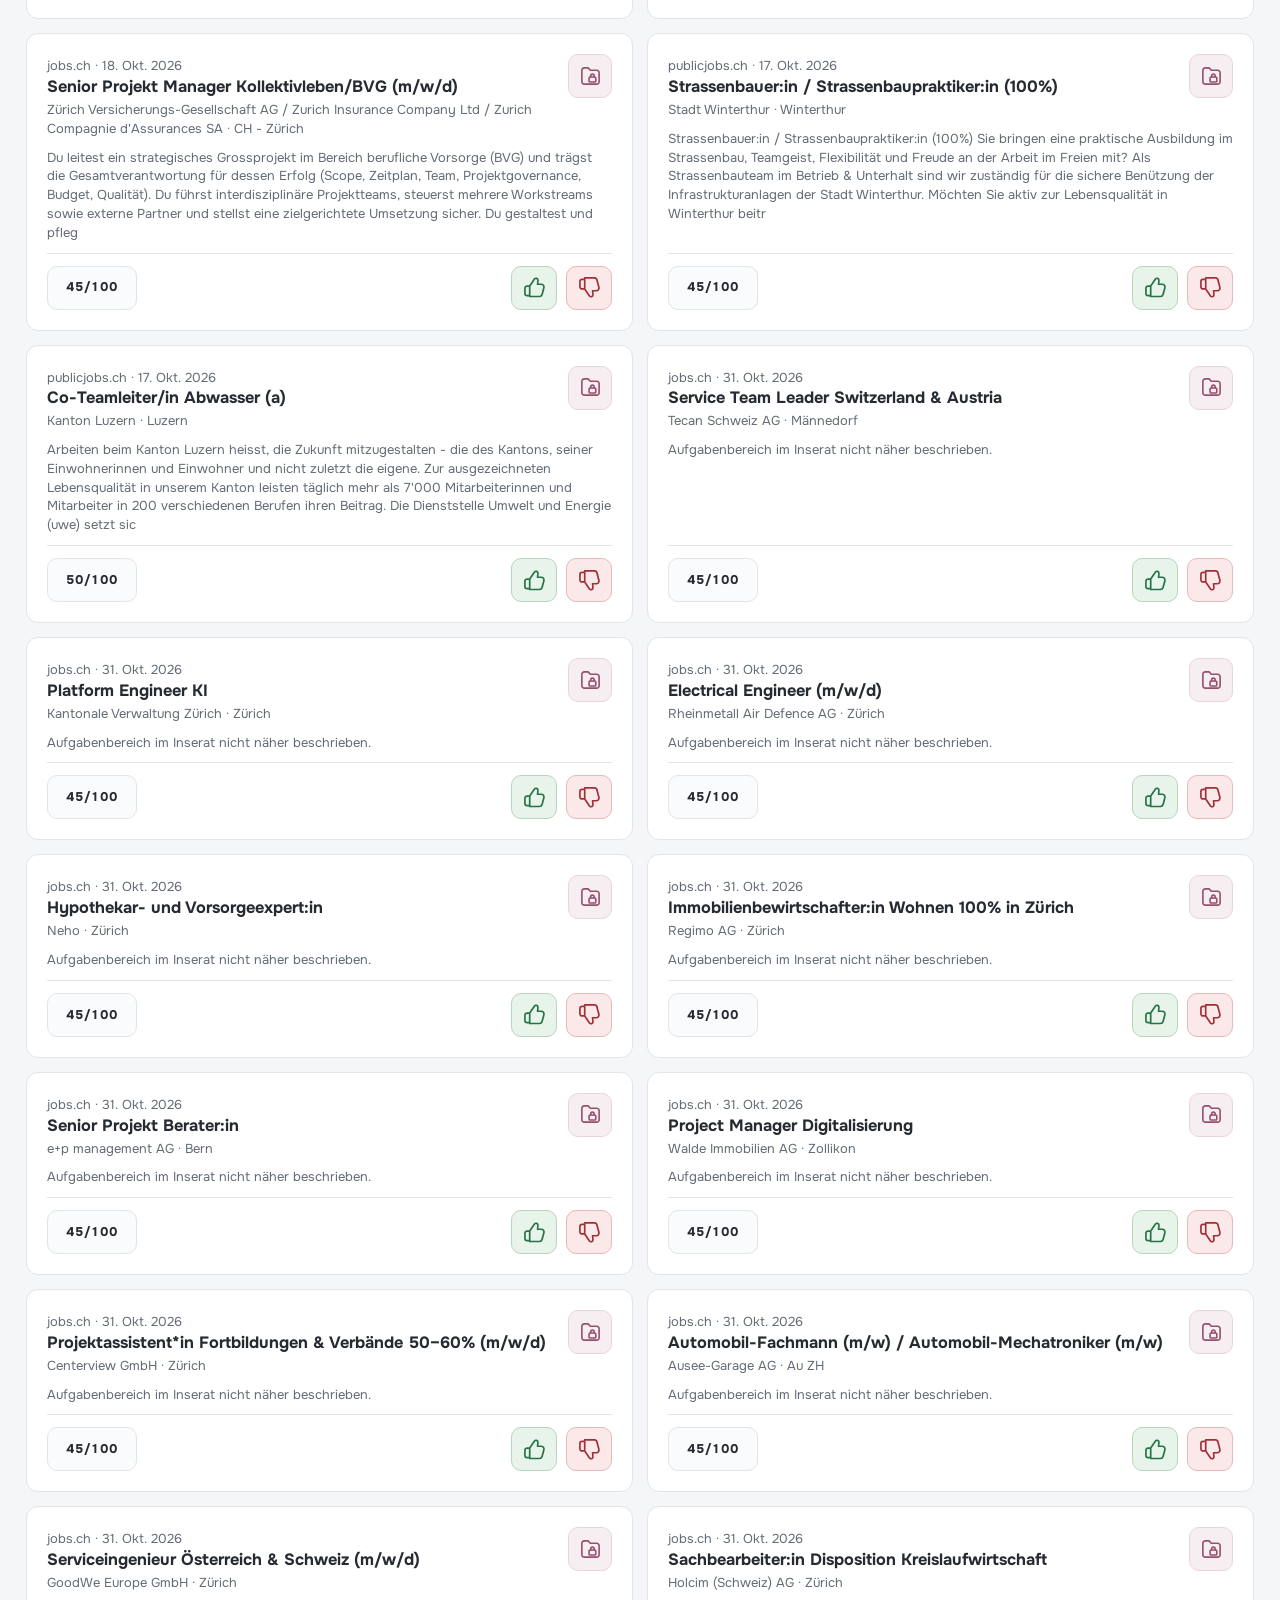
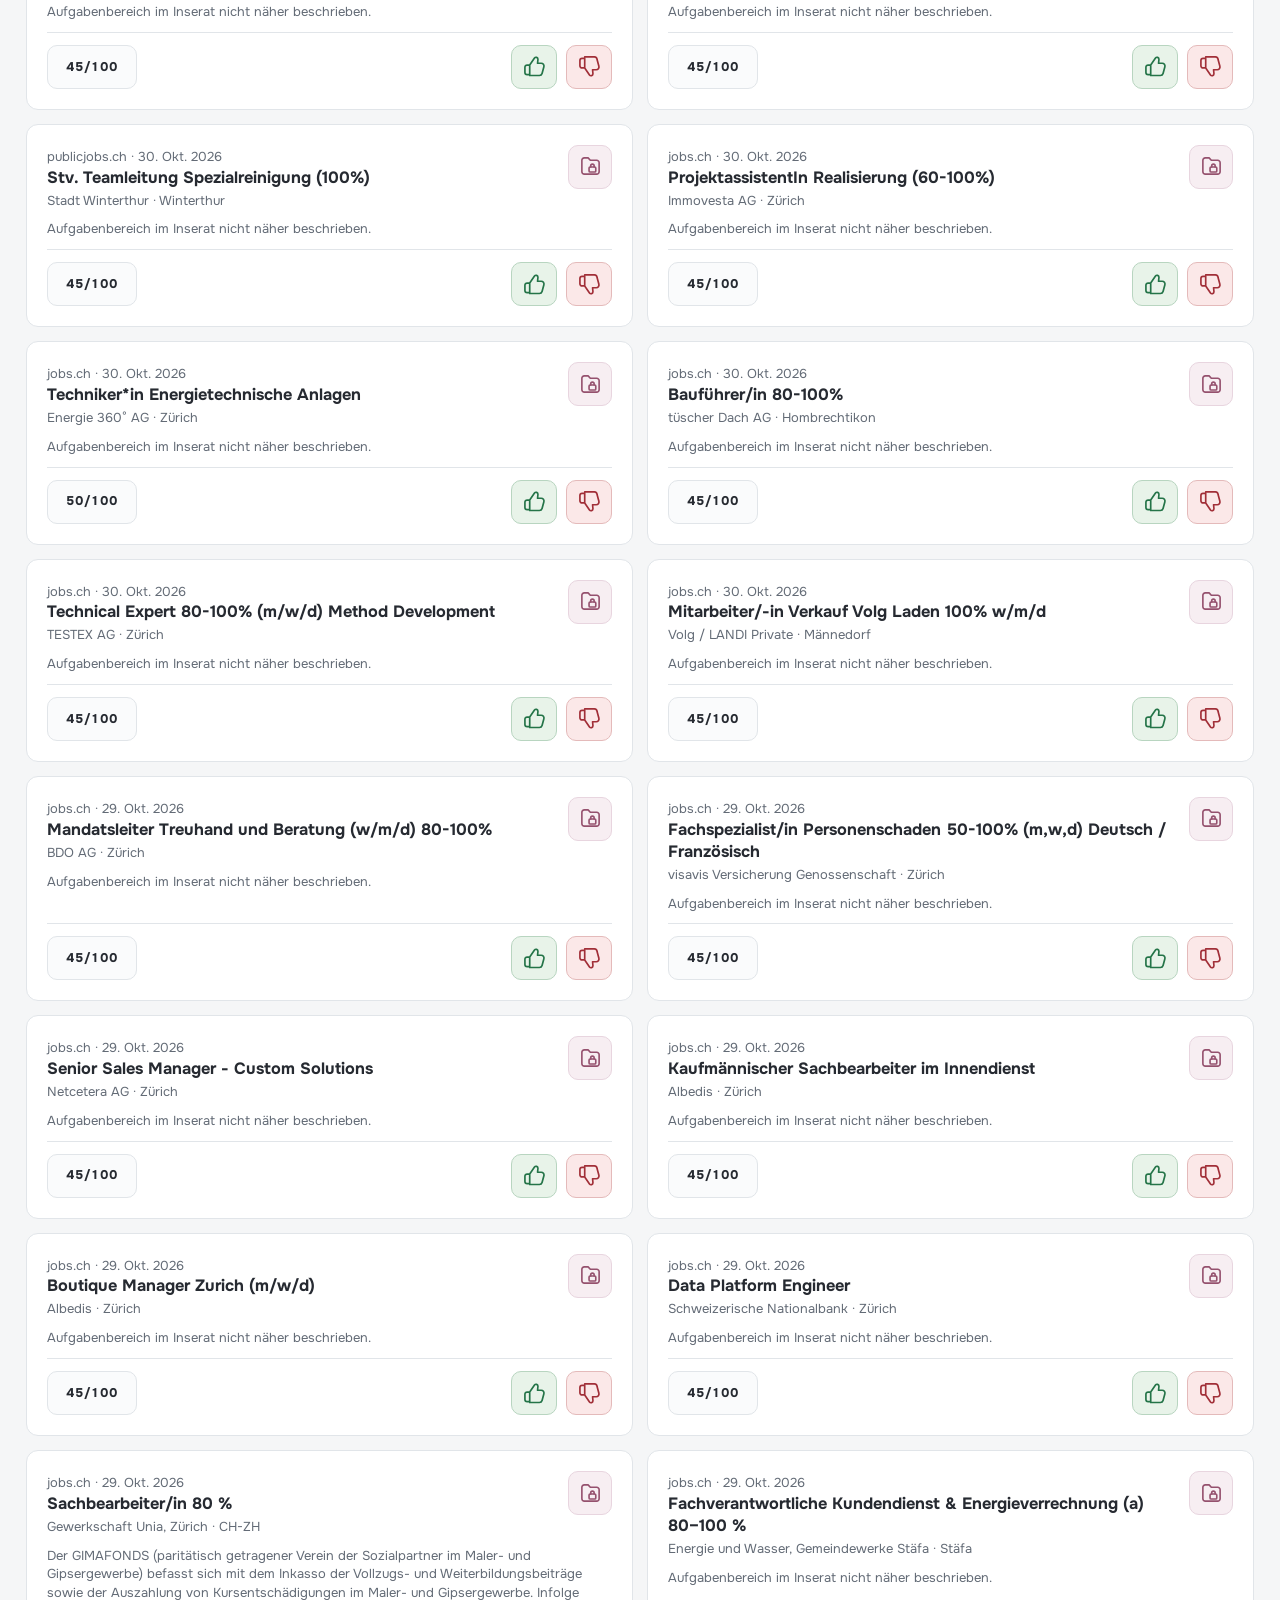
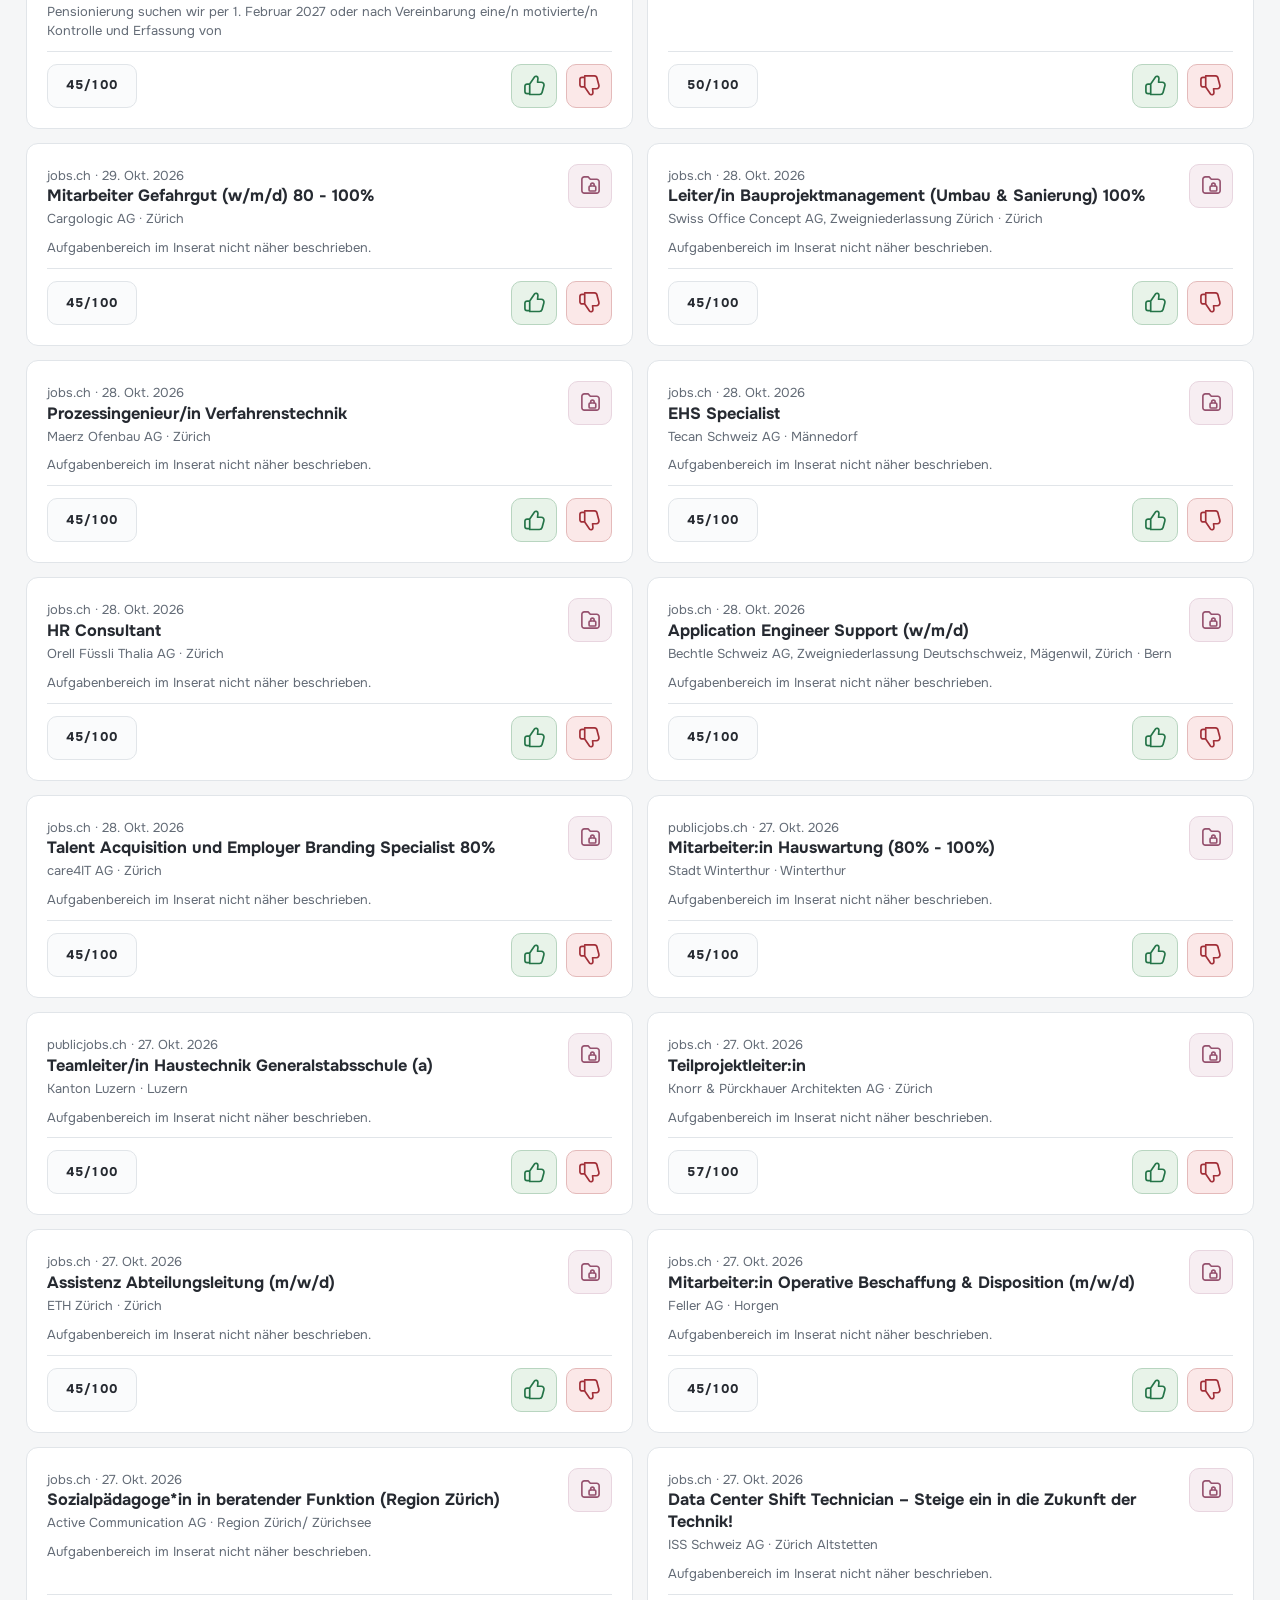
==== commit 122b50f5: "ui(radar): remove adult/apprenticeship toggle and present Lehrstellen-only view" ====
--- a/dashboard/index.html
+++ b/dashboard/index.html
@@ -504,7 +504,7 @@
     <div><label for="query">Stelle suchen</label><input id="query" type="search" placeholder="Titel, Arbeitgeber, Arbeitsort …"></div>
     <div><label for="category">Karriere-Kategorie</label><select id="category"><option value="">Alle Kategorien</option></select></div>
     <div><label for="source">Plattform</label><select id="source"><option value="">Alle Quellen</option></select></div>
-    <div><label for="sort">Sortierung</label><select id="sort"><option value="date" selected>Neueste zuerst</option><option value="oldest">Älteste zuerst</option></select></div>
+    <div><label for="sort">Sortierung</label><select id="sort"><option value="priority" selected>Priorität</option><option value="date">Neueste zuerst</option><option value="oldest">Älteste zuerst</option></select></div>
   </div>
     </details>
     <div class="persist-panel"><strong>GitHub-Synchronisation</strong><p>Fine-grained Token mit Zugriff nur auf dieses Repository (Contents: Read and write). Der Token bleibt auf diesem Gerät im Browser gespeichert. Nie auf gemeinsam genutzten Geräten einrichten.</p><label for="githubToken">GitHub-Token</label><input type="password" id="githubToken" autocomplete="off" placeholder="github_pat_…" style="margin:8px 0"><div class="buttons"><button type="button" id="connectGithub">Token auf diesem Gerät speichern</button><button type="button" class="secondary" id="loadGithubFeedback">GitHub-Bewertungen laden</button><button type="button" class="secondary" id="disconnectGithub">Token entfernen</button></div><div class="data-state" id="githubStatus" role="status" aria-live="polite">Nicht verbunden</div></div>
@@ -523,12 +523,9 @@
 <section id="mode-radar" class="career-mode-view" data-mode-page="radar" aria-labelledby="mode-radar-title" hidden>
   <div class="radar-heading">
     <div><h2 id="mode-radar-title">Dein Radar</h2>
-      <p class="radar-intro" id="radarIntro">Deine bestehenden Stellenabos liefern weiterhin aktuelle Inserate. Teste hier das Radar mit deinen eigenen Stellen.</p></div>
+      <p class="radar-intro" id="radarIntro">Entdecke aktuelle Lehrstellen und Berufe, die zu deinen Interessen passen.</p></div>
   </div>
-  <div class="radar-markets" role="group" aria-label="Welche Art Stellen möchtest du ansehen?">
-    <button type="button" class="radar-market" data-market="career" aria-pressed="true">Berufsstellen · persönlicher Test</button>
-    <button type="button" class="radar-market" data-market="apprentice" aria-pressed="false">Lehrstellen · Vorschau</button>
-  </div>
+
   <div class="radar-tabs" role="tablist" aria-label="Radar-Bereiche">
     <button type="button" class="radar-tab" role="tab" id="radarTabOverview" data-tab="overview" aria-controls="radarPanelOverview" aria-selected="true" tabindex="0">Überblick</button>
     <button type="button" class="radar-tab" role="tab" id="radarTabProfile" data-tab="profile" aria-controls="radarPanelProfile" aria-selected="false" tabindex="-1">Meine Stärken</button>
@@ -1008,7 +1005,7 @@
  }
  return result;
 }
-let persistEnabled=!!window.CareerAccount;
+let persistEnabled=false;
 let pendingSave=Promise.resolve();
 let isRestoring=false;
 let newJobMode=false;
@@ -1206,7 +1203,7 @@
 function dismissedLandingJobs(){return visibleJobs().filter(j=>!dossierLinkedJobIds.has(j.id)&&dismissedJobFeedback.has(j.id));}
 function ratingOf(id){return relevanceRatings.get(id)||null;}
 function hasReviewFeedback(id){const r=ratingOf(id);return !!r&&(Number.isInteger(r.score)||storedReasons(r).length>0||!!r.note?.trim()||Object.keys(r.aspects||{}).length>0||!!r.field_relation||!!r.seniority_assessment);}
-function visibleJobs(){return jobs;}
+function visibleJobs(){return jobs.filter(j=>!window.AgentCareerFilter||window.AgentCareerFilter.isVisible(j));}
 function unratedJobs(){return visibleJobs().filter(j=>!dossierLinkedJobIds.has(j.id)&&!dismissedJobFeedback.has(j.id)&&!positiveJobFeedback.has(j.id)&&stageOf(j.id)==="open"&&!hasReviewFeedback(j.id));}
 function reviewedJobs(){return visibleJobs().filter(j=>!dossierLinkedJobIds.has(j.id)&&!dismissedJobFeedback.has(j.id)&&!positiveJobFeedback.has(j.id)&&hasReviewFeedback(j.id));}
 function interestedLandingJobs(){return visibleJobs().filter(j=>!dossierLinkedJobIds.has(j.id)&&!dismissedJobFeedback.has(j.id)&&positiveJobFeedback.has(j.id));}
@@ -1482,7 +1479,7 @@
  // Display the existing suggestion as a recommendation, never as a manual rating.
  const suggested=j.selection?.suggested_score;
  const predicted=Number.isFinite(suggested)&&suggested>=0&&suggested<=100?
-  Math.round(suggested):getScore(j)??null;
+  Math.round(suggested):getScore(j)??window.AgentCareerFilter?.classify(j)?.priority??null;
  const display=rated?score:predicted;
  const b=document.createElement("button");b.type="button";
  b.className="card-rating"+(rated?" rated":" suggested");
@@ -1818,6 +1815,10 @@
  });
  filtered.sort((a,b)=>{
   const mode=el("sort").value;
+  if(mode==="priority"&&window.AgentCareerFilter){
+   const gap=window.AgentCareerFilter.classify(b).priority-window.AgentCareerFilter.classify(a).priority;
+   if(gap)return gap;
+  }
   return mode==="oldest"?(validDate(a.first_seen_at)||0)-(validDate(b.first_seen_at)||0):
    (validDate(b.first_seen_at)||0)-(validDate(a.first_seen_at)||0);
  });
@@ -1878,7 +1879,7 @@
  jobs=rows;demoMode=asDemo;
  refill(el("category"),unique(visibleJobs().flatMap(j=>Array.isArray(j.categories)?j.categories:[])),"Alle Kategorien");
  refill(el("source"),unique(visibleJobs().map(j=>j.source)),"Alle Quellen");
- el("message").textContent=visibleJobs().length+" Lehrstellen geladen. Bestehende Bewertungen bleiben erhalten.";
+ el("message").textContent=visibleJobs().length+" Inserate in der Vorauswahl ("+(jobs.length-visibleJobs().length)+" zurückgestellt · Radar > Filter-KI). Alle Originaldaten und Bewertungen bleiben erhalten.";
  render();
  saveChanges();
 }
@@ -2143,32 +2144,12 @@
   await pendingSave;
  }
 });
-async function archiveLegacyWorkspaceOnce(saved){
- // Keep an independent, local-only copy before replacing old job listings.
- if(window.CareerAccount)return;
- if(!Array.isArray(saved?.jobs)||!saved.jobs.some(j=>j.source!=="yousty.ch"))return;
- await new Promise((resolve,reject)=>{
-  const request=indexedDB.open("bewerbungs-agent-local-v1",1);
-  request.onerror=()=>reject(request.error||new Error("Alte Inserate konnten nicht gesichert werden."));
-  request.onsuccess=()=>{
-   const db=request.result,tx=db.transaction("snapshots","readwrite");
-   const store=tx.objectStore("snapshots");
-   const check=store.get("legacy-workspace-before-apprenticeships-v1");
-   check.onsuccess=()=>{
-    if(check.result===undefined)store.put(saved,"legacy-workspace-before-apprenticeships-v1");
-   };
-   tx.oncomplete=()=>{db.close();resolve();};
-   tx.onabort=()=>{db.close();reject(tx.error||new Error("Backup fehlgeschlagen."));};
-  };
- });
-}
 async function initialize(){
  await initializeNewJobsWindow();
  let restored=false;
  try{
   const saved=await window.AgentStore.load();
   if(saved!==undefined&&saved!==null){
-   await archiveLegacyWorkspaceOnce(saved);
    applyWorkspace(saved,"lokal gespeicherter Arbeitsstand");
    persistEnabled=true;
    restored=true;
@@ -2185,17 +2166,15 @@
   el("storageStatus").textContent="Wischentscheidungen konnten nicht geladen werden: "+err.message;
  }
  try {
-  const response=await fetch("./lehrstellen.json",{cache:"no-store"});
+  const response=await fetch("./jobs.json",{cache:"no-store"});
   if(!response.ok)throw new Error("HTTP "+response.status);
   const incoming=validateJobs(await response.json());
-  if(!incoming.length||incoming.some(j=>j.source!=="yousty.ch"||!j.id.startsWith("apprenticeship-")))
-   throw new Error("Lehrstellen-Feed enthält keine gültigen Lehrstellen.");
   if(incoming.length){
    const byId=new Map(incoming.map(j=>[j.id,applyManualOverrides(j)]));
    if(restored){
     for(const j of jobs)if(j.id.startsWith("MANUAL-")&&!byId.has(j.id))byId.set(j.id,j);
    }
-   loadJobs([...byId.values()],"Yousty-Lehrstellen-Feed");
+   loadJobs([...byId.values()],"automatischer GitHub-Import");
    if(!restored){
     try{
      const remote=await window.GithubFeedback.loadPublic();
@@ -2204,18 +2183,17 @@
    }else{
     githubStatus("Lokaler Arbeitsstand vorhanden. Automatisches Überschreiben durch GitHub unterdrückt.");
    }
-   el("message").textContent=visibleJobs().length+" Lehrstellen geladen. Bestehende Bewertungen bleiben erhalten.";
+   el("message").textContent=visibleJobs().length+" Inserate vorausgewählt; "+(jobs.length-visibleJobs().length)+" im Radar zur Prüfung zurückgestellt. Bewertungen und Inseratdaten bleiben erhalten.";
    return;
   }
  }catch(err){
   if(restored){
-   jobs=[];render();
-   el("message").textContent="Lehrstellen-Feed nicht verfügbar: "+err.message+". Gespeicherte Bewertungen bleiben erhalten.";
+   el("message").textContent="Lokaler Arbeitsstand geladen. GitHub-Feed derzeit nicht verfügbar: "+err.message;
    return;
   }
-  el("message").textContent="Lehrstellen-Feed nicht verfügbar: "+err.message;
- }
- if(!restored){jobs=[];render();}
+  el("message").textContent="GitHub-Import nicht verfügbar: "+err.message+". Demo wird angezeigt.";
+ }
+ if(!restored)loadDemo();
 }
 for(const [id,view] of [["viewUnrated","unrated"],["viewReviewed","reviewed"],["viewInterested","interested"],["viewDismissed","dismissed"]])el(id).addEventListener("click",()=>{reviewListView=view;el("swipeUndoToast").hidden=true;renderNewJobs();});
 mobileJobQuery.addEventListener("change",()=>{mobileJobLimit=5;mobileJobSignature="";renderNewJobs();});
@@ -2277,9 +2255,9 @@
 });
 </script>
 <script src="./radar-explorer-model.js"></script>
-<script src="./radar-model.js?v=20261027-zen-magenta-1"></script>
+<script src="./radar-model.js?v=20261107-lehrstellen-radar-1"></script>
 <script src="./radar-designs.js?v=20261027-zen-magenta-1"></script>
-<script src="./radar.js?v=20261027-zen-magenta-1"></script>
+<script src="./radar.js?v=20261107-lehrstellen-radar-1"></script>
 <script src="./filter-sync.js?v=20261104-sync-1"></script>
 <script src="./radar-interest-pictograms.js"></script>
 <script src="./radar-explorer-ui.js"></script>
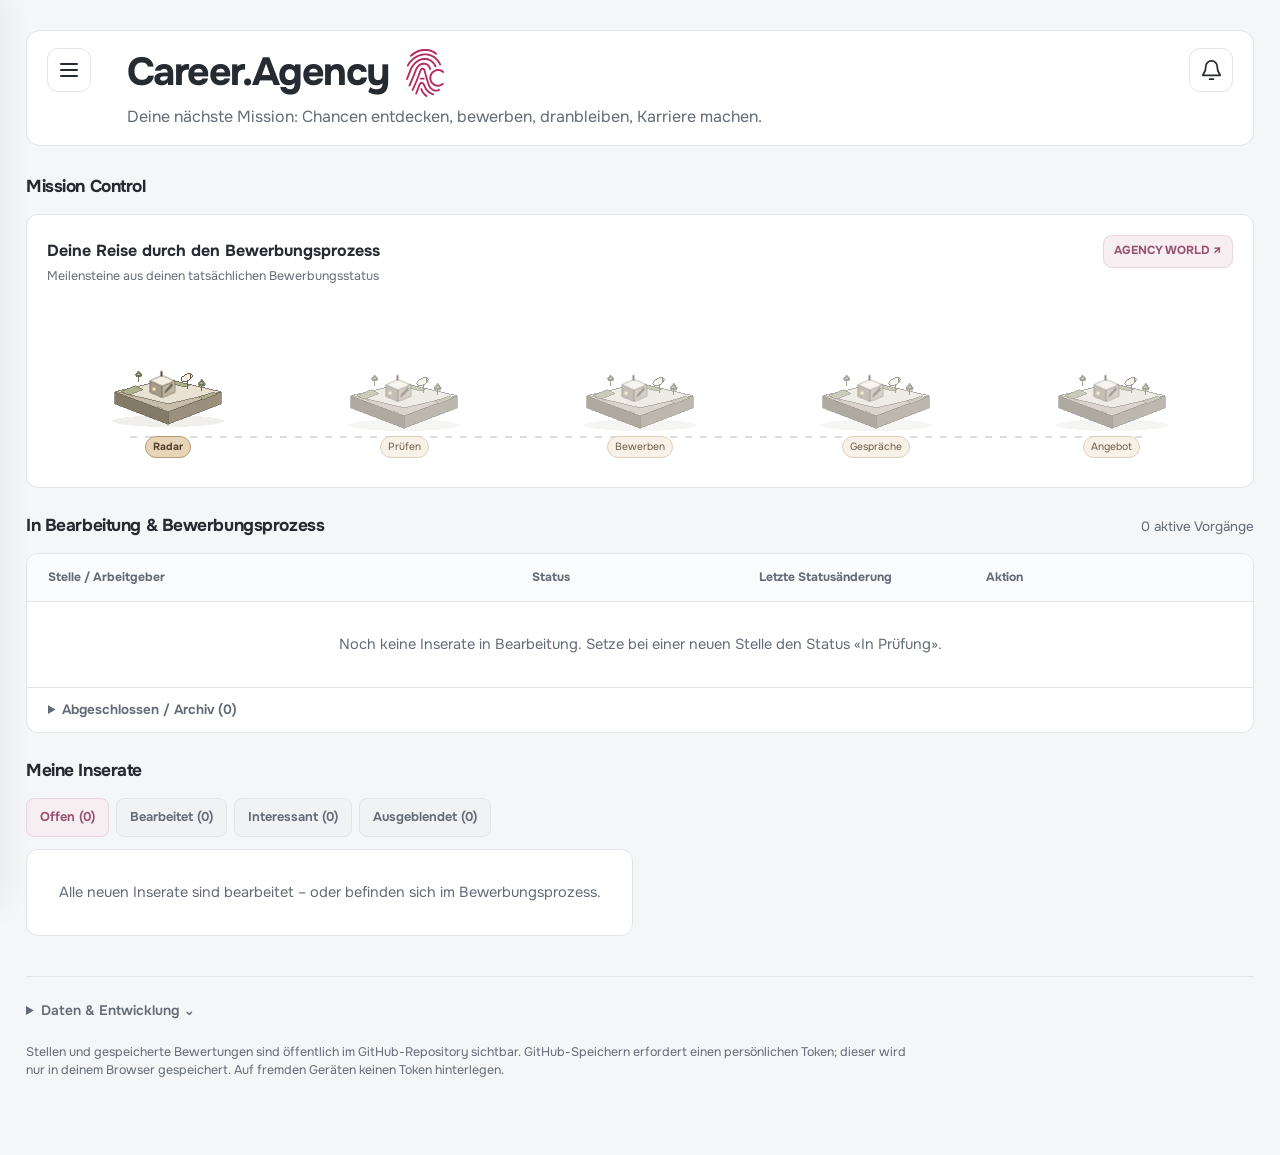
==== commit 6e355770: "Merge latest apprenticeship-only Radar and preserve account persistence" ====
--- a/dashboard/index.html
+++ b/dashboard/index.html
@@ -504,7 +504,7 @@
     <div><label for="query">Stelle suchen</label><input id="query" type="search" placeholder="Titel, Arbeitgeber, Arbeitsort …"></div>
     <div><label for="category">Karriere-Kategorie</label><select id="category"><option value="">Alle Kategorien</option></select></div>
     <div><label for="source">Plattform</label><select id="source"><option value="">Alle Quellen</option></select></div>
-    <div><label for="sort">Sortierung</label><select id="sort"><option value="priority" selected>Priorität</option><option value="date">Neueste zuerst</option><option value="oldest">Älteste zuerst</option></select></div>
+    <div><label for="sort">Sortierung</label><select id="sort"><option value="date" selected>Neueste zuerst</option><option value="oldest">Älteste zuerst</option></select></div>
   </div>
     </details>
     <div class="persist-panel"><strong>GitHub-Synchronisation</strong><p>Fine-grained Token mit Zugriff nur auf dieses Repository (Contents: Read and write). Der Token bleibt auf diesem Gerät im Browser gespeichert. Nie auf gemeinsam genutzten Geräten einrichten.</p><label for="githubToken">GitHub-Token</label><input type="password" id="githubToken" autocomplete="off" placeholder="github_pat_…" style="margin:8px 0"><div class="buttons"><button type="button" id="connectGithub">Token auf diesem Gerät speichern</button><button type="button" class="secondary" id="loadGithubFeedback">GitHub-Bewertungen laden</button><button type="button" class="secondary" id="disconnectGithub">Token entfernen</button></div><div class="data-state" id="githubStatus" role="status" aria-live="polite">Nicht verbunden</div></div>
@@ -1005,7 +1005,7 @@
  }
  return result;
 }
-let persistEnabled=false;
+let persistEnabled=!!window.CareerAccount;
 let pendingSave=Promise.resolve();
 let isRestoring=false;
 let newJobMode=false;
@@ -1203,7 +1203,7 @@
 function dismissedLandingJobs(){return visibleJobs().filter(j=>!dossierLinkedJobIds.has(j.id)&&dismissedJobFeedback.has(j.id));}
 function ratingOf(id){return relevanceRatings.get(id)||null;}
 function hasReviewFeedback(id){const r=ratingOf(id);return !!r&&(Number.isInteger(r.score)||storedReasons(r).length>0||!!r.note?.trim()||Object.keys(r.aspects||{}).length>0||!!r.field_relation||!!r.seniority_assessment);}
-function visibleJobs(){return jobs.filter(j=>!window.AgentCareerFilter||window.AgentCareerFilter.isVisible(j));}
+function visibleJobs(){return jobs;}
 function unratedJobs(){return visibleJobs().filter(j=>!dossierLinkedJobIds.has(j.id)&&!dismissedJobFeedback.has(j.id)&&!positiveJobFeedback.has(j.id)&&stageOf(j.id)==="open"&&!hasReviewFeedback(j.id));}
 function reviewedJobs(){return visibleJobs().filter(j=>!dossierLinkedJobIds.has(j.id)&&!dismissedJobFeedback.has(j.id)&&!positiveJobFeedback.has(j.id)&&hasReviewFeedback(j.id));}
 function interestedLandingJobs(){return visibleJobs().filter(j=>!dossierLinkedJobIds.has(j.id)&&!dismissedJobFeedback.has(j.id)&&positiveJobFeedback.has(j.id));}
@@ -1479,7 +1479,7 @@
  // Display the existing suggestion as a recommendation, never as a manual rating.
  const suggested=j.selection?.suggested_score;
  const predicted=Number.isFinite(suggested)&&suggested>=0&&suggested<=100?
-  Math.round(suggested):getScore(j)??window.AgentCareerFilter?.classify(j)?.priority??null;
+  Math.round(suggested):getScore(j)??null;
  const display=rated?score:predicted;
  const b=document.createElement("button");b.type="button";
  b.className="card-rating"+(rated?" rated":" suggested");
@@ -1815,10 +1815,6 @@
  });
  filtered.sort((a,b)=>{
   const mode=el("sort").value;
-  if(mode==="priority"&&window.AgentCareerFilter){
-   const gap=window.AgentCareerFilter.classify(b).priority-window.AgentCareerFilter.classify(a).priority;
-   if(gap)return gap;
-  }
   return mode==="oldest"?(validDate(a.first_seen_at)||0)-(validDate(b.first_seen_at)||0):
    (validDate(b.first_seen_at)||0)-(validDate(a.first_seen_at)||0);
  });
@@ -1879,7 +1875,7 @@
  jobs=rows;demoMode=asDemo;
  refill(el("category"),unique(visibleJobs().flatMap(j=>Array.isArray(j.categories)?j.categories:[])),"Alle Kategorien");
  refill(el("source"),unique(visibleJobs().map(j=>j.source)),"Alle Quellen");
- el("message").textContent=visibleJobs().length+" Inserate in der Vorauswahl ("+(jobs.length-visibleJobs().length)+" zurückgestellt · Radar > Filter-KI). Alle Originaldaten und Bewertungen bleiben erhalten.";
+ el("message").textContent=visibleJobs().length+" Lehrstellen geladen. Bestehende Bewertungen bleiben erhalten.";
  render();
  saveChanges();
 }
@@ -2144,12 +2140,32 @@
   await pendingSave;
  }
 });
+async function archiveLegacyWorkspaceOnce(saved){
+ // Keep an independent, local-only copy before replacing old job listings.
+ if(window.CareerAccount)return;
+ if(!Array.isArray(saved?.jobs)||!saved.jobs.some(j=>j.source!=="yousty.ch"))return;
+ await new Promise((resolve,reject)=>{
+  const request=indexedDB.open("bewerbungs-agent-local-v1",1);
+  request.onerror=()=>reject(request.error||new Error("Alte Inserate konnten nicht gesichert werden."));
+  request.onsuccess=()=>{
+   const db=request.result,tx=db.transaction("snapshots","readwrite");
+   const store=tx.objectStore("snapshots");
+   const check=store.get("legacy-workspace-before-apprenticeships-v1");
+   check.onsuccess=()=>{
+    if(check.result===undefined)store.put(saved,"legacy-workspace-before-apprenticeships-v1");
+   };
+   tx.oncomplete=()=>{db.close();resolve();};
+   tx.onabort=()=>{db.close();reject(tx.error||new Error("Backup fehlgeschlagen."));};
+  };
+ });
+}
 async function initialize(){
  await initializeNewJobsWindow();
  let restored=false;
  try{
   const saved=await window.AgentStore.load();
   if(saved!==undefined&&saved!==null){
+   await archiveLegacyWorkspaceOnce(saved);
    applyWorkspace(saved,"lokal gespeicherter Arbeitsstand");
    persistEnabled=true;
    restored=true;
@@ -2166,15 +2182,17 @@
   el("storageStatus").textContent="Wischentscheidungen konnten nicht geladen werden: "+err.message;
  }
  try {
-  const response=await fetch("./jobs.json",{cache:"no-store"});
+  const response=await fetch("./lehrstellen.json",{cache:"no-store"});
   if(!response.ok)throw new Error("HTTP "+response.status);
   const incoming=validateJobs(await response.json());
+  if(!incoming.length||incoming.some(j=>j.source!=="yousty.ch"||!j.id.startsWith("apprenticeship-")))
+   throw new Error("Lehrstellen-Feed enthält keine gültigen Lehrstellen.");
   if(incoming.length){
    const byId=new Map(incoming.map(j=>[j.id,applyManualOverrides(j)]));
    if(restored){
     for(const j of jobs)if(j.id.startsWith("MANUAL-")&&!byId.has(j.id))byId.set(j.id,j);
    }
-   loadJobs([...byId.values()],"automatischer GitHub-Import");
+   loadJobs([...byId.values()],"Yousty-Lehrstellen-Feed");
    if(!restored){
     try{
      const remote=await window.GithubFeedback.loadPublic();
@@ -2183,17 +2201,18 @@
    }else{
     githubStatus("Lokaler Arbeitsstand vorhanden. Automatisches Überschreiben durch GitHub unterdrückt.");
    }
-   el("message").textContent=visibleJobs().length+" Inserate vorausgewählt; "+(jobs.length-visibleJobs().length)+" im Radar zur Prüfung zurückgestellt. Bewertungen und Inseratdaten bleiben erhalten.";
+   el("message").textContent=visibleJobs().length+" Lehrstellen geladen. Bestehende Bewertungen bleiben erhalten.";
    return;
   }
  }catch(err){
   if(restored){
-   el("message").textContent="Lokaler Arbeitsstand geladen. GitHub-Feed derzeit nicht verfügbar: "+err.message;
+   jobs=[];render();
+   el("message").textContent="Lehrstellen-Feed nicht verfügbar: "+err.message+". Gespeicherte Bewertungen bleiben erhalten.";
    return;
   }
-  el("message").textContent="GitHub-Import nicht verfügbar: "+err.message+". Demo wird angezeigt.";
- }
- if(!restored)loadDemo();
+  el("message").textContent="Lehrstellen-Feed nicht verfügbar: "+err.message;
+ }
+ if(!restored){jobs=[];render();}
 }
 for(const [id,view] of [["viewUnrated","unrated"],["viewReviewed","reviewed"],["viewInterested","interested"],["viewDismissed","dismissed"]])el(id).addEventListener("click",()=>{reviewListView=view;el("swipeUndoToast").hidden=true;renderNewJobs();});
 mobileJobQuery.addEventListener("change",()=>{mobileJobLimit=5;mobileJobSignature="";renderNewJobs();});
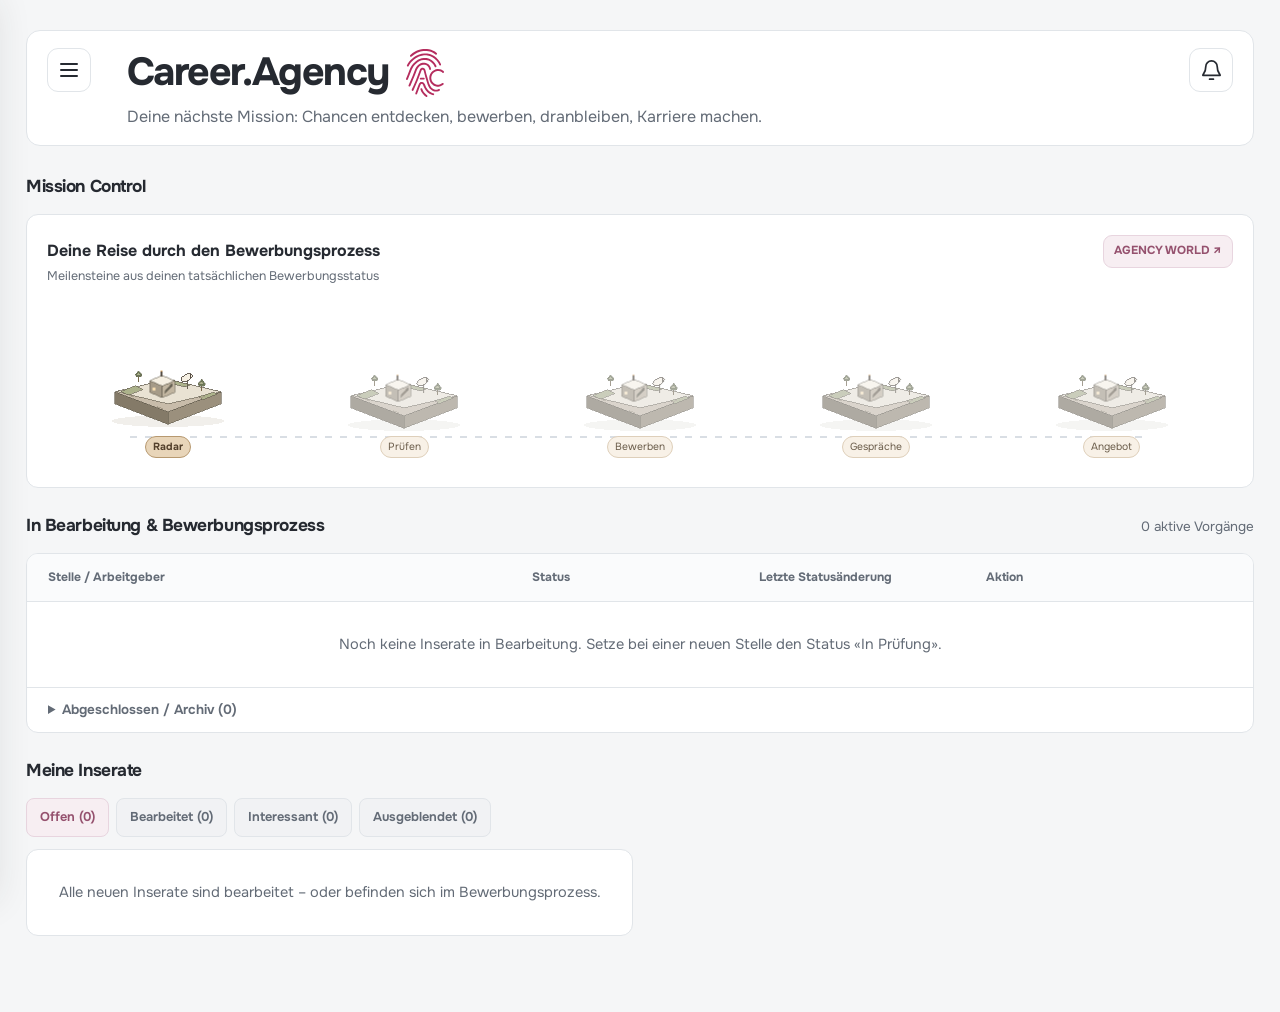
==== commit 104d306c: "ui: remove Data & Development panel from landing page" ====
--- a/dashboard/index.html
+++ b/dashboard/index.html
@@ -477,7 +477,7 @@
   <div id="mobileJobSentinel" class="mobile-load" hidden><span id="mobileJobCount"></span><button type="button" class="secondary" onclick="appendJobBatch();observeMobileJobs()">Weitere 5 anzeigen</button></div>
   <div id="swipeUndoToast" class="job-swipe-undo" role="status" aria-live="polite" hidden><span id="swipeUndoText"></span><button type="button" id="swipeUndoButton" class="secondary">Rückgängig</button></div>
 </section>
-<footer class="bottom">
+<footer class="bottom" hidden>
   <details class="tools">
     <summary>Daten &amp; Entwicklung <span aria-hidden="true">⌄</span></summary>
     <div class="buttons">
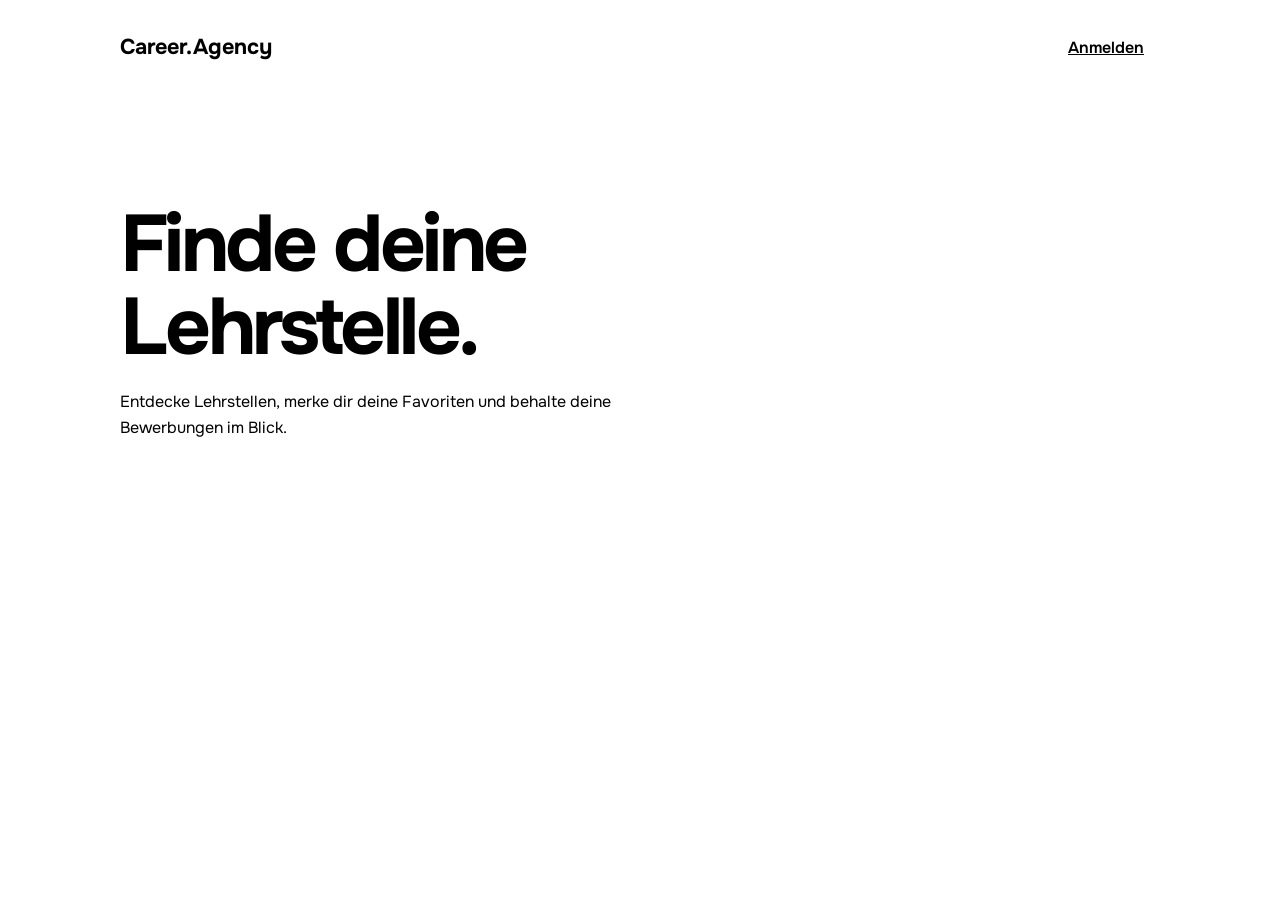
==== commit 5f1ba2f7: "Separate public entry from private app and bind state requests to the active account" ====
--- a/dashboard/index.html
+++ b/dashboard/index.html
@@ -1,2287 +1,30 @@
 <!doctype html>
 <html lang="de-CH">
 <head>
-<meta charset="utf-8">
-<meta name="viewport" content="width=device-width, initial-scale=1">
-<title>Career.Agency</title>
-<!-- Global typography for all Career.Agency modes (including headings and form controls). -->
-<link rel="preconnect" href="https://fonts.googleapis.com">
-<link rel="preconnect" href="https://fonts.gstatic.com" crossorigin>
-<link href="https://fonts.googleapis.com/css2?family=Onest:wght@100..900&amp;display=swap" rel="stylesheet">
-<style>
-:root{--font-ui:"Onest",system-ui,-apple-system,"Segoe UI",sans-serif;font-family:var(--font-ui);color:#2e2720;background:#f9f4ea;line-height:1.45}
-*{box-sizing:border-box}body{margin:0}button,input,select,textarea{font:inherit}
-button{border:0;border-radius:9px;background:#5c4a39;color:white;padding:9px 13px;cursor:pointer;font-weight:600}
-button:hover{background:#45382d}button.secondary{background:#f6eee3;color:#534334}button.secondary:hover{background:#f1e6d7}
-a{color:#614e3c;text-decoration:none}a:hover{text-decoration:underline}
-main{max-width:1210px;margin:auto;padding:42px 26px 76px}
-header{display:flex;align-items:flex-start;justify-content:space-between;gap:20px;margin-bottom:28px}
-h1{font-size:2.1rem;letter-spacing:-.045em;line-height:1.2;margin:0 0 7px}
-h2{font-size:1.22rem;letter-spacing:-.025em;margin:0}
-h3{margin:0;font-size:1.02rem;line-height:1.35}
-.sub,.muted{color:#907658}.sub{margin:0}.eyebrow{font-size:.72rem;letter-spacing:.1em;text-transform:uppercase;font-weight:700;color:#947a5b;margin-bottom:6px}
-.context{font-size:.77rem;border:1px solid #eee1cf;border-radius:999px;padding:6px 11px;background:#fcf8f0;color:#7e674d;white-space:nowrap}
-.context.demo{background:#f7efe4;color:#4a3c2f;border-color:#dfcaac}
-.section{margin-top:32px}.section-heading{display:flex;align-items:baseline;justify-content:space-between;gap:14px;flex-wrap:wrap;margin-bottom:15px}
-.section-heading p{margin:0;font-size:.84rem;color:#907658}
-.stats{display:grid;grid-template-columns:repeat(4,minmax(0,1fr));gap:14px}
-.stat{background:#fcf8f0;border:1px solid #efe4d3;border-radius:15px;padding:23px 22px;min-height:133px}
-.stat .name{font-size:.9rem;color:#8e7557}.stat strong{display:block;font-size:2.2rem;font-variant-numeric:tabular-nums;letter-spacing:-.04em;margin:8px 0 2px;line-height:1}
-.stat small{font-size:.75rem;color:#b39773}
-.panel{background:#fcf8f0;border:1px solid #efe4d3;border-radius:15px;overflow:hidden}
-.pipeline-head,.pipeline-row{display:grid;grid-template-columns:minmax(0,2.5fr) minmax(120px,1.15fr) minmax(110px,.9fr) 86px;align-items:center;gap:16px;padding:15px 21px}
-.pipeline-head{font-size:.76rem;color:#a98d6a;font-weight:700;border-bottom:1px solid #f3eadd;background:#fbf6ed}
-.pipeline-row+.pipeline-row{border-top:1px solid #f3eadd}
-.job-title{font-weight:650;font-size:.96rem}.job-meta{font-size:.81rem;color:#957b5b;margin-top:3px}
-.stage{display:inline-block;font-weight:600;font-size:.77rem;border-radius:30px;background:#f6eee3;color:#6e5943;padding:5px 9px;white-space:nowrap}
-.stage.review{background:#f7f0e5;color:#725d46}.stage.applied,.stage.interview{background:#eff1e5;color:#475d42}
-.stage.declined{background:#f9f0e4;color:#93604a}
-.compact-button{padding:7px 10px;font-size:.78rem}
-.empty{padding:32px 20px;text-align:center;color:#a88c69;font-size:.91rem}
-.filters{display:grid;grid-template-columns:minmax(210px,2fr) repeat(3,minmax(125px,1fr));gap:12px;padding:20px;margin-bottom:15px}
-label{display:block;font-weight:600;font-size:.8rem;color:#776149;margin-bottom:7px}
-input,select,textarea{width:100%;border:1px solid #eadbc5;border-radius:9px;padding:10px 12px;background:#fcf8f0;color:#3a3026}
-input:focus-visible,select:focus-visible,button:focus-visible,textarea:focus-visible,summary:focus-visible{outline:3px solid #d6bfa1;outline-offset:2px}
-.cards{display:grid;grid-template-columns:repeat(2,minmax(0,1fr));gap:14px}
-.card{background:#fcf8f0;border:1px solid #efe4d3;border-radius:15px;padding:20px;display:flex;flex-direction:column;gap:12px;min-width:0}
-.card-top{display:flex;justify-content:space-between;gap:12px;align-items:flex-start}
-.score{border-radius:10px;min-width:84px;text-align:center;padding:9px;background:#f7f0e5;color:#5c4a39;flex-shrink:0}
-.score strong{display:block;font-size:1.4rem;letter-spacing:-.035em;line-height:1.2}
-.score span{font-size:.72rem}.score.pending{background:#f8f2e8;color:#a38764}
-.tags{display:flex;flex-wrap:wrap;gap:6px}.tag{font-size:.74rem;padding:4px 8px;border-radius:24px;background:#f7f0e5;color:#7c654b}
-.card-footer{margin-top:auto;padding-top:9px;border-top:1px solid #f5ede1;display:flex;justify-content:space-between;gap:9px;align-items:center;flex-wrap:wrap}
-.card-actions{display:flex;gap:8px;align-items:center;flex-wrap:wrap}.card-actions select{width:auto;max-width:185px;font-size:.82rem;padding:8px}
-.bottom{margin-top:40px;border-top:1px solid #efe4d3;padding-top:18px;color:#907658}
-.tools{font-size:.86rem}.tools summary{cursor:pointer;font-weight:600;color:#8d7456;width:max-content;max-width:100%;padding:6px 0}
-.tools .buttons{display:flex;flex-wrap:wrap;gap:9px;margin-top:12px}
-.tools button{font-size:.8rem;padding:8px 11px}.status-message{font-size:.79rem;margin:10px 0;color:#957b5b}
-.disclaimer{font-size:.78rem;max-width:900px;margin:16px 0 0;color:#b29672}
-dialog{border:1px solid #eadcc6;border-radius:15px;box-shadow:0 18px 70px #2c251f55;padding:25px;color:#2e2720;width:min(880px,calc(100vw - 28px));max-height:91dvh;overflow-y:auto;overscroll-behavior:contain}
-dialog::backdrop{background:#3129227d}
-dialog h2{margin:0 0 6px}.dialog-field{margin-top:17px}
-textarea{min-height:110px;resize:vertical}#detailDescription{white-space:pre-wrap;overflow-wrap:anywhere;line-height:1.7;font-size:.92rem;color:#ede0cd}#detailReviewHost{border-top:1px solid var(--hud-border);padding-top:14px;margin-top:24px}#detailReviewHost .review-panel{border-top:0}.detail-top{display:flex;align-items:flex-start;justify-content:space-between;gap:12px}.detail-top h2{font-size:1.25rem;line-height:1.35}#detailTitle a{color:#f8f2e8}#detailTitle a::after{content:"↗";font-size:.75em;margin-left:8px;color:#d3bd9f}.job-title-button{background:none!important;color:#e3d1b6!important;border:0;padding:0;text-align:left;font:inherit;font-weight:inherit;border-radius:2px}.job-title-button:hover{text-decoration:underline!important}.card{cursor:pointer}.card :is(input,textarea,select,button){cursor:auto}.card .relevance-slider,.card .feedback-spectrum input[type=range]{cursor:ew-resize}.card button{cursor:pointer}.card:focus-visible{outline:2px solid #dac4a4;outline-offset:3px}
-.dialog-actions{display:flex;justify-content:flex-end;gap:8px;margin-top:20px}
-@media(max-width:920px){.pipeline-head,.pipeline-row{grid-template-columns:minmax(0,2fr) minmax(105px,1fr) 82px}.pipeline-head .changed,.pipeline-row .changed{display:none}.filters{grid-template-columns:repeat(2,minmax(0,1fr))}.stats{gap:9px}.stat{padding:18px 13px;min-height:120px}}
-@media(max-width:650px){main{padding:26px 15px 55px}header{display:block}.context{display:inline-block;margin-top:12px}.stats{grid-template-columns:repeat(2,minmax(0,1fr))}.cards{grid-template-columns:1fr}.filters{grid-template-columns:1fr}.pipeline-head{display:none}.pipeline-row{grid-template-columns:1fr auto;gap:7px 10px;padding:15px}.pipeline-row .stage-cell{grid-column:1;grid-row:2}.pipeline-row .action-cell{grid-column:2;grid-row:1/3;text-align:right}.stat strong{font-size:1.9rem}.section{margin-top:27px}}
-
-/* Local workspace controls remain in the small footer; no public write API. */
-.persist-panel{background:#f9f3ea;border:1px solid #f0e5d5;border-radius:11px;padding:13px 15px;margin:11px 0}
-.persist-panel label{display:flex;align-items:flex-start;gap:9px;font-size:.84rem;margin:0;cursor:pointer}
-.persist-panel input{width:auto;margin-top:4px;flex-shrink:0}
-.persist-panel p{font-size:.77rem;margin:7px 0 0 25px;color:#a88c69}
-.data-state{font-weight:650;font-size:.77rem;margin-top:10px}
-.dialog-grid{display:grid;grid-template-columns:1fr 1fr;gap:12px}
-.dialog-grid .span-all{grid-column:1/-1}
-#editFields{margin-top:19px;border-top:1px solid #f2e8da;padding-top:10px}
-#editFields summary{color:#725c45;font-weight:650;cursor:pointer;font-size:.89rem;margin-bottom:9px}
-.archive{border-top:1px solid #f3eadd;padding:12px 21px}
-.archive summary{color:#8e7557;cursor:pointer;font-size:.84rem;font-weight:650}
-.archive .pipeline-row{padding-left:0;padding-right:0}
-@media(max-width:650px){.dialog-grid{grid-template-columns:1fr}.dialog-grid .span-all{grid-column:1}}
-
-
-
-/* Career.Agency / Calm Earth Edition – muted, warm and accessible. */
-:root{color-scheme:dark;color:#f1e7d8;background:#201b17;--hud-border:#4b3c2f;--hud-bg:#2a241e;--hud-dim:#c7b095;--hud-cyan:#c8b195;--hud-violet:#d5af97}
-body{background:radial-gradient(ellipse at 80% -25%,#3a2f26 0,transparent 55%),#201b17;color:#f1e7d8;min-height:100vh}
-main{max-width:1360px;position:relative;isolation:isolate;padding-top:30px}
-main:before{content:"";position:absolute;inset:0;z-index:-1;pointer-events:none;opacity:.13;background-image:radial-gradient(#e6d4bb 1px,transparent 1px);background-size:64px 64px;mask-image:linear-gradient(#120f0c,transparent 78%)}
-header{align-items:center;padding-bottom:18px;border-bottom:1px solid var(--hud-border)}
-h1{font-size:clamp(1.65rem,3.2vw,2.45rem);font-weight:740;letter-spacing:-.04em}
-h2,h3{color:#f5ede1}
-h2{font-size:1.08rem}.section{margin-top:25px}
-.eyebrow,.mission-label{font-family:ui-monospace,SFMono-Regular,Consolas,monospace;letter-spacing:.11em;color:#d7c1a2}
-.sub,.muted,.section-heading p,.job-meta,.stat .name,.stat small,.archive summary,.tools summary,.disclaimer,.status-message{color:var(--hud-dim)}
-.context{background:#352c24;color:#e8d9c1;border-color:#584637}.context.demo{background:#312922;color:#dcc7a7;border-color:#624f3c}
-.stat,.panel,.card,.mission-card{background:#2b241e;border:1px solid var(--hud-border);border-radius:12px;box-shadow:none}
-.stat{position:relative;overflow:hidden;padding:20px;min-height:119px}
-.stat:before{content:"";position:absolute;left:17px;right:17px;bottom:0;height:2px;background:#bfa483;opacity:.5}
-.stat:nth-child(2):before{background:#c99c81}.stat:nth-child(3):before{background:#cca389}.stat:nth-child(4):before{background:#99ac8a}
-.stat strong{color:#f7efe4;font-size:1.95rem}
-.panel,.card{color:#f1e7d8}
-.pipeline-head{background:#2f2721;color:#d9c3a4;border-bottom-color:var(--hud-border)}
-.pipeline-row+.pipeline-row,.archive,.card-footer{border-color:var(--hud-border)}
-.pipeline-row{padding-top:13px;padding-bottom:13px}
-.job-title{color:#f7efe4}
-.stage{background:#43372c;color:#e8d8c0}.stage.review{background:#4b3d30;color:#edd5c1}
-.stage.applied,.stage.interview{background:#344332;color:#d3dcc5}.stage.declined{background:#57392c;color:#e5c7b1}.stage.accepted{background:#41553d;color:#e2e8d6}
-.filters{background:#2d261f}
-label{color:#e2cfb2}
-input,select,textarea{background:#25201b;color:#f5ede1;border-color:#65513e}
-input::placeholder,textarea::placeholder{color:#c2a98a}
-input:focus-visible,select:focus-visible,button:focus-visible,textarea:focus-visible,summary:focus-visible,a:focus-visible{outline:2px solid #dac4a4;outline-offset:3px}
-button{background:#b39774;color:#201b17;font-weight:700}button:hover{background:#c7af94}
-button.secondary{background:#473a2e;color:#f3e9dc}button.secondary:hover{background:#594837}
-a{color:#e3d1b6}
-.card{transition:border-color .15s ease}.card:hover{border-color:#93795a}
-.tag{background:#45382d;color:#e8d9c1}
-.bottom{border-color:var(--hud-border)}.persist-panel{background:#2c251f;border-color:var(--hud-border)}.persist-panel p{color:#d2bb9e}
-dialog{background:#2c251f;color:#f4ebde;border-color:#705a44}dialog::backdrop{background:#1a1612c7}
-#editFields{border-color:var(--hud-border)}#editFields summary{color:#e7d6bd}
-.mission-grid{display:grid;grid-template-columns:minmax(0,1.5fr) minmax(280px,1fr);gap:14px}
-.mission-card{padding:20px;min-width:0}
-.mission-label{font-size:.69rem;font-weight:700}
-.mission-heading{display:flex;align-items:start;justify-content:space-between;gap:12px;margin-bottom:9px}
-.mission-heading h3{font-size:1rem;margin-top:5px}
-.mission-heading p{color:var(--hud-dim);font-size:.78rem;margin:5px 0 0}
-.route-map{position:relative;min-height:150px;display:flex;align-items:center;justify-content:space-between;gap:5px;padding:22px 7px}
-.route-map:before{content:"";position:absolute;left:7%;right:7%;top:60px;height:2px;background:repeating-linear-gradient(90deg,#5d4b3a 0 7px,transparent 7px 15px)}
-.route-line{position:absolute;left:7%;top:60px;height:2px;width:0;background:#c0a685;transition:width .55s ease}
-.route-node{position:relative;z-index:1;text-align:center;flex:1;min-width:0}
-.route-planet{display:grid;place-items:center;margin:auto auto 12px;width:38px;height:38px;border:2px solid #7d664c;border-radius:8px;background:#3e3228;color:#ccb599;font-family:ui-monospace,monospace;font-size:1rem;box-shadow:0 0 0 5px #2b241e}
-.route-node.reached .route-planet{border-color:#c1a888;color:#efe4d3;background:#574636}
-.route-node.current .route-planet{background:#855641;border-color:#debaa3;box-shadow:0 0 0 5px #2b241e}
-.route-node small{font-size:.7rem;color:#c9b296;line-height:1.3;display:block}
-.route-node.reached small{color:#ede0cc}
-.ship{position:absolute;z-index:2;left:7%;top:7px;transform:translateX(-50%);transition:left .55s ease;filter:none}
-.ship svg{width:30px;height:30px;animation:floatship 4s ease-in-out infinite;opacity:.85}
-.route-caption{font-size:.8rem;margin:0;color:#dac4a5}.route-caption strong{color:#e7d7be}
-.quest-list{display:grid;gap:9px}
-.quest{padding:10px 12px;background:#332a23;border:1px solid #504032;border-radius:9px}
-.quest-top{display:flex;justify-content:space-between;gap:9px;align-items:baseline}
-.quest-title{font-size:.82rem;font-weight:650;color:#f0e5d5}
-.quest-count{font-family:ui-monospace,monospace;font-size:.74rem;color:#e0cbae;white-space:nowrap}
-.quest-track{height:5px;border-radius:3px;background:#544435;margin-top:9px;overflow:hidden}
-.quest-fill{height:100%;background:#c1a788;transition:width .25s ease}
-.quest.done{border-color:#886f53}.quest.done .quest-count{color:#bfccaf}
-.quest-foot{font-size:.71rem;line-height:1.45;color:var(--hud-dim);margin:10px 0 0}
-.followup-button{white-space:nowrap}
-.pipeline-head,.pipeline-row{grid-template-columns:minmax(0,2fr) minmax(110px,.9fr) minmax(110px,.9fr) minmax(170px,1.05fr)}
-.action-cell{display:flex;gap:6px;flex-wrap:wrap;justify-content:flex-end}
-@keyframes floatship{0%,100%{transform:translateY(0)}50%{transform:translateY(-3px)}}
-@media(max-width:920px){.mission-grid{grid-template-columns:1fr}.pipeline-head,.pipeline-row{grid-template-columns:minmax(0,1.8fr) minmax(105px,.8fr) minmax(165px,1.1fr)}}
-@media(max-width:650px){main{padding:22px 15px 55px}.mission-card{padding:16px}.route-map{min-height:133px;padding-left:0;padding-right:0}.route-planet{width:31px;height:31px;box-shadow:0 0 0 4px #2b241e}.route-node.current .route-planet,.route-node.reached .route-planet{box-shadow:0 0 0 4px #2b241e}.route-node small{font-size:.59rem}.ship svg{width:25px;height:25px}.pipeline-head{display:none}.pipeline-row{grid-template-columns:minmax(0,1fr) auto;gap:9px}.pipeline-row .action-cell{grid-column:2;grid-row:1/3;max-width:136px}.pipeline-row .changed{display:none}.followup-button{white-space:normal}.stat{padding:16px}}
-
-/* Separate review queue from completed ratings, only presentation state. */
-.review-tabs{display:flex;gap:7px;align-items:center;flex-wrap:wrap;margin-bottom:12px}
-.review-tabs button{border:1px solid #685440;border-radius:8px;background:#3b3127;color:#dbc5a5;padding:9px 13px;font-weight:650;font-size:.8rem}
-.review-tabs button:hover{background:#524234}
-.review-tabs button[aria-pressed="true"]{background:#6a5641;color:#f9f3e8;border-color:#ccb599}
-button.review-next{justify-self:start;font-size:.72rem;padding:7px 11px}
-/* Reduced Pixel Galaxy relevance editor */
-.review-panel{border-top:1px solid #4b3c2f;padding-top:12px;margin-top:3px;display:grid;gap:10px}
-.review-header,.review-scale{display:flex;align-items:center;justify-content:space-between;gap:12px}
-.review-label{font-size:.76rem;font-weight:700;color:#e1cdb0}
-.review-value{font:650 .83rem ui-monospace,SFMono-Regular,Consolas,monospace;color:#e7d7be}
-.review-value.unrated{color:#c1a786;font-weight:500}
-.relevance-slider{width:100%;margin:5px 0 0;accent-color:#cfb89b;cursor:pointer;min-height:24px}
-.review-scale{font-size:.7rem;color:#c2a989;margin-top:-7px}
-.review-reasons-label{font-size:.73rem;color:#d0b99c}
-.reason-choices{display:flex;gap:6px;flex-wrap:wrap;margin-top:6px}
-button.reason-button{font-size:.73rem;font-weight:550;line-height:1.25;padding:6px 9px;color:#dfcbad;background:#3b3127;border:1px solid #564536;border-radius:6px}
-button.reason-button:hover{background:#514133}
-button.reason-button[aria-pressed="true"]{color:#f7f0e5;background:#5a4938;border-color:#c2a98b}
-/* Compact criterion sliders: range input invisible, gradient itself is draggable. */
-.feedback-editor{display:grid;gap:9px;min-width:0}
-.feedback-hint,.feedback-legacy{font-size:.7rem;color:#cbb498}
-.feedback-legacy{border-left:2px solid #a78b67;padding:5px 9px}
-.feedback-spectra{display:grid;grid-template-columns:repeat(2,minmax(0,1fr));gap:7px}
-.feedback-spectrum-row{display:flex;align-items:stretch;gap:5px;min-width:0}
-.feedback-spectrum{position:relative;min-width:0;flex:1;display:flex;align-items:center;justify-content:space-between;flex-wrap:wrap;gap:3px 8px;min-height:39px;padding:6px 10px 9px;border-radius:7px;border:1px solid #6a5541;background:linear-gradient(90deg,#7b4f3b 0%,#855641 25%,#5e4c3a 50%,#4c6247 75%,#50684b 100%);color:#f6eee3;cursor:ew-resize;overflow:hidden}
-.feedback-spectrum:hover{border-color:#c2a889}
-.feedback-spectrum:focus-within{outline:2px solid #e7d6bd;outline-offset:2px}
-.feedback-spectrum-name{position:relative;z-index:1;font-size:.73rem;font-weight:650;pointer-events:none;text-shadow:0 1px 2px #29231d}
-.feedback-spectrum-state{position:relative;z-index:1;font-size:.65rem;white-space:nowrap;pointer-events:none;color:#f1e6d7;text-shadow:0 1px 2px #29231d}
-.feedback-spectrum-marker{position:absolute;bottom:0;left:var(--impact-position,50%);width:5px;height:6px;transform:translateX(-50%);background:#f8f1e6;border:1px solid #2b241f;border-radius:2px;pointer-events:none}
-.feedback-spectrum-marker[hidden]{display:none}
-.feedback-spectrum input[type=range]{position:absolute;inset:0;width:100%;height:100%;opacity:0;margin:0;cursor:ew-resize;z-index:2;touch-action:pan-y}
-button.feedback-spectrum-reset{padding:3px 5px;min-width:25px;font-size:1rem;font-weight:600;background:#3b3127;color:#f1e7d8;border:1px solid #66523e;border-radius:6px}
-button.feedback-spectrum-reset[hidden]{display:none}
-.feedback-choice-block{min-width:0}
-.feedback-choice-block .reason-choices{margin-top:5px}
-.feedback-choice-block button.reason-button{font-size:.71rem}
-@media(max-width:690px){.feedback-spectra{grid-template-columns:1fr}}
-.mark-button{display:grid;place-items:center;flex-shrink:0;width:39px;height:39px;padding:7px;background:#382e25!important;border:1px solid #695540;border-radius:7px!important;color:#c7af94!important}
-.mark-button:hover{background:#4f3f32!important}
-.mark-button svg{width:22px;height:22px;display:block;fill:none;stroke:currentColor;stroke-width:1.7;stroke-linejoin:round}
-.mark-button[aria-pressed="true"]{background:#303e2f!important;border-color:#637b5e;color:#bac8ab!important}
-.mark-button[aria-pressed="true"]:hover{background:#3d4e39!important}
-.card.export-marked{border-color:#597254}
-.headline-actions{display:flex;align-items:center;gap:10px;flex-wrap:wrap}
-.marked-summary{color:#d3bd9f;font-size:.79rem}
-.headline-actions button{font-size:.81rem;padding:9px 12px}
-button:disabled{opacity:.52;cursor:not-allowed}
-@media(max-width:650px){.headline-actions{width:100%}.headline-actions button{flex:1 1 160px}}
-@media(prefers-reduced-motion:reduce){.ship svg{animation:none}.route-line,.ship,.quest-fill,.card{transition:none}}
-
-.mobile-load{display:none;text-align:center;padding:20px;color:#d4bea0;font-size:.85rem}.mobile-load button{display:block;margin:10px auto} .card[hidden]{display:none!important}@media(max-width:650px){.mobile-load:not([hidden]){display:block}}
-
-/* Earth palette: shared semantic tokens for the full dashboard, cards and overlays. */
-:root{
- color-scheme:dark;
- --earth-bg:#f1e7d8;
- --earth-surface:#2b251f;
- --earth-raised:#342b23;
- --earth-border:#514538;
- --earth-text:#eee4d5;
- --earth-muted:#b8a992;
- --earth-accent:#c5a27b;
- --earth-accent-hover:#d4b48b;
- --earth-sage:#b2c49f;
- --earth-clay:#d6a087;
- --hud-border:var(--earth-border);
- --hud-bg:var(--earth-surface);
- --hud-dim:var(--earth-muted);
- --hud-cyan:var(--earth-accent);
- --hud-violet:var(--earth-clay);
- color:var(--earth-text);
- background:var(--earth-bg)
-}
-body{
- background:radial-gradient(ellipse at 80% -25%,#4a3828 0,transparent 55%),var(--earth-bg);
- color:var(--earth-text)
-}
-header{border-bottom-color:var(--earth-border)}
-h2,h3,.job-title{color:var(--earth-text)}
-.stat,.panel,.card,.mission-card{background:var(--earth-surface);border-color:var(--earth-border)}
-.filters,.persist-panel,dialog{background:var(--earth-raised);border-color:var(--earth-border)}
-.pipeline-head{background:#32291f;border-color:var(--earth-border);color:#cfbda3}
-.pipeline-row+.pipeline-row,.archive,.card-footer{border-color:var(--earth-border)}
-input,select,textarea{background:#241f19;border-color:#665440;color:var(--earth-text)}
-input::placeholder,textarea::placeholder{color:#aa9b88}
-input:focus-visible,select:focus-visible,button:focus-visible,textarea:focus-visible,
-summary:focus-visible,a:focus-visible,.card:focus-visible{outline-color:var(--earth-accent)}
-button{background:var(--earth-accent);color:#241c15}
-button:hover{background:var(--earth-accent-hover)}
-button.secondary{background:#514334;color:var(--earth-text)}
-button.secondary:hover{background:#64523f}
-a{color:#dfbd91}
-.job-title-button{color:#dfbd91!important}
-.card:hover{border-color:#a18a6d}
-.tag{background:#44382c;color:#decbb0}
-.stat strong,.review-value{color:#f5e9d8}
-.stat:before{background:#c5a27b}
-.stat:nth-child(2):before{background:#aebc91}
-.stat:nth-child(3):before{background:#c18f75}
-.stat:nth-child(4):before{background:#8b9270}
-.stage{background:#453b2f;color:#e7d3b7}
-.stage.review{background:#584634;color:#e6c9a3}
-.stage.applied,.stage.interview,.stage.accepted{background:#354330;color:#d1dfbd}
-.stage.declined{background:#58382e;color:#edb49d}
-.relevance-slider{accent-color:var(--earth-sage)}
-.review-tabs button[aria-pressed="true"]{background:#63503b;color:#fff0da;border-color:#c5a27b}
-button.reason-button[aria-pressed="true"]{background:#5a4d38;color:#f7e7d2;border-color:#b9a17e}
-.feedback-spectrum{
- background:linear-gradient(90deg,#955c4d 0%,#836251 25%,#514a3c 50%,#5b6b4f 75%,#778c69 100%)
-}
-.feedback-spectrum:focus-within{outline-color:var(--earth-accent)}
-.mark-button[aria-pressed="true"]{background:#354a35!important;color:#c8dcb0!important;border-color:#849975}
-.mark-button[aria-pressed="true"]:hover{background:#415741!important}
-.card.export-marked{border-color:#829875}
-#detailTitle a{color:#f4dfbd}
-#detailDescription{color:#e4d7c5}
-dialog::backdrop{background:#100c09c7}
-
-
-/* World-Design brightness: very light, warm beige instead of the dark espresso page.
-   The final reference image has no machine-readable swatch; keep one editable token. */
-:root{--world-design-background:#f1e7d8;--earth-bg:var(--world-design-background);--earth-page-text:#4f3c2b}
-body{background:var(--earth-bg);color:var(--earth-page-text)}
-main:before{background-image:radial-gradient(#8f755a 1px,transparent 1px);opacity:.09}
-header{border-bottom-color:#cabbab}
-header h1,header .eyebrow,header .sub,
-.section-heading h2,.section-heading p{color:var(--earth-page-text)}
-header .sub,.section-heading p{color:#6b5744}
-.stat,.panel,.card,.mission-card,.filters,.persist-panel,dialog{color:var(--earth-text)}
-.headline-actions .marked-summary{color:#675341}
-.bottom{border-color:#ccb9a3;color:var(--earth-page-text)}
-.bottom .tools summary,.bottom .disclaimer,.bottom .status-message{color:#675341}
-.bottom .persist-panel,.bottom .persist-panel p{color:var(--earth-text)}
-.mobile-load{color:#6b5744}
-
-/* Small fixed save action while the original action is out of view. */
-.floating-save{
- position:fixed;
- right:max(16px,env(safe-area-inset-right));
- bottom:max(16px,calc(env(safe-area-inset-bottom) + 16px));
- z-index:30;
- display:inline-flex;
- align-items:center;
- justify-content:center;
- gap:8px;
- max-width:calc(100vw - 32px);
- padding:13px 18px;
- border:1px solid #b89973;
- border-radius:999px;
- background:#493b2d;
- color:#fff2dc;
- box-shadow:0 8px 24px #35271955;
- font-size:.89rem;
- font-weight:700;
- line-height:1.3;
- cursor:pointer
-}
-.floating-save:hover{background:#5d4936}
-.floating-save:focus-visible{outline:3px solid #a17a4f;outline-offset:3px}
-.floating-save:disabled{opacity:.75;cursor:wait}
-.floating-save[hidden],.floating-save-status[hidden]{display:none!important}
-.floating-save-status{
- position:fixed;
- right:max(16px,env(safe-area-inset-right));
- bottom:max(79px,calc(env(safe-area-inset-bottom) + 79px));
- z-index:30;
- width:max-content;
- max-width:min(310px,calc(100vw - 32px));
- padding:10px 14px;
- border:1px solid #99866d;
- border-radius:11px;
- background:#302920;
- color:#f6ecdb;
- box-shadow:0 8px 24px #35271944;
- font-size:.82rem
-}
-.floating-save-status.is-error{border-color:#ad7257}
-@media(max-width:650px){
- .floating-save{padding:12px 15px;font-size:.82rem}
- .floating-save-status{bottom:max(74px,calc(env(safe-area-inset-bottom) + 74px))}
-}
-
-
-/* Filter-KI: floating sync icon uses the existing GitHub save action. */
-#mode-radar #radarPanelReview .radar-sync-anchor{
- position:sticky;top:12px;z-index:35;height:0;
- display:flex;justify-content:flex-end;padding-right:17px;pointer-events:none;
-}
-#mode-radar #radarPanelReview .radar-sync-button{
- position:relative;top:70px;pointer-events:auto;
- width:46px;height:46px;padding:10px;display:inline-flex;align-items:center;justify-content:center;
- border-radius:50%;background:var(--ca-paper,#fff);color:var(--ca-accent,#98506c);
- border:1px solid var(--ca-line,#d9dbe1);box-shadow:0 5px 18px #262a3128;
- transition:background .15s,border-color .15s,box-shadow .15s;
-}
-#mode-radar #radarPanelReview .radar-sync-button:hover:not(:disabled){
- background:var(--ca-accent-soft,#f7edf0);border-color:var(--ca-accent,#98506c);
- box-shadow:0 7px 20px #262a3130;
-}
-#mode-radar #radarPanelReview .radar-sync-button.is-dirty{
- background:var(--ca-accent-soft,#f7edf0);border-color:var(--ca-accent,#98506c);
- box-shadow:0 0 0 3px var(--ca-accent-soft,#f7edf0),0 5px 18px #262a3128;
-}
-#mode-radar #radarPanelReview .radar-sync-button.is-error{
- border-color:#a94655;color:#a94655;
-}
-#mode-radar #radarPanelReview .radar-sync-button:disabled{opacity:.65;cursor:progress}
-#mode-radar #radarPanelReview .radar-sync-button svg{
- width:24px;height:24px;fill:none;stroke:currentColor;stroke-width:1.8;stroke-linecap:round;stroke-linejoin:round
-}
-#mode-radar #radarPanelReview .radar-sync-button.is-syncing svg{animation:radar-feedback-sync-spin 1s linear infinite}
-@keyframes radar-feedback-sync-spin{to{transform:rotate(360deg)}}
-#mode-radar #radarPanelReview .radar-sync-status{
- position:absolute;right:71px;top:73px;max-width:min(310px,calc(100vw - 115px));
- background:var(--ca-paper,#fff);color:var(--ca-ink,#34302f);
- border:1px solid var(--ca-line,#d9dbe1);border-radius:9px;
- box-shadow:0 5px 18px #262a3120;font-size:.75rem;line-height:1.35;padding:8px 11px;
- pointer-events:none;overflow-wrap:anywhere;
-}
-#mode-radar #radarPanelReview .radar-sync-status.is-error{color:#9c334b}
-@media(max-width:650px){
- #mode-radar #radarPanelReview .radar-sync-anchor{top:8px;padding-right:9px}
- #mode-radar #radarPanelReview .radar-sync-button{top:58px;width:42px;height:42px}
- #mode-radar #radarPanelReview .radar-sync-status{top:61px;right:60px}
-}
-@media(prefers-reduced-motion:reduce){
- #mode-radar #radarPanelReview .radar-sync-button.is-syncing svg{animation:none}
-}
-</style>
-<link rel="stylesheet" href="./agency-world.css">
-<link rel="stylesheet" href="./light-earth.css">
-<link rel="stylesheet" href="./agency-theme-beige.css">
-<link rel="stylesheet" href="./mode-nav.css?v=20261024-nav-access-1">
-<link rel="stylesheet" href="./radar.css?v=20261027-radar-clean-1">
-
-<link rel="stylesheet" href="./radar-explorer.css">
-<link rel="stylesheet" href="./dossiers.css?v=20261027-dossiers-1">
-<link rel="stylesheet" href="./notifications.css?v=20261027-notifications-1">
-<link rel="stylesheet" href="./landing-cards.css?v=20261027-compact-cards-1">
-<link rel="stylesheet" href="./urban-mono-magenta.css?v=20261027-muted-2">
-<link rel="stylesheet" href="./radar-designs.css?v=20261027-zen-magenta-1">
-<link rel="stylesheet" href="./landing-cleanup.css?v=20261027-cleanup-1">
-<link rel="stylesheet" href="./job-card-swipe.css?v=20261031-1">
-<link rel="stylesheet" href="./card-dossier-action.css?v=20261031-1">
-<link rel="stylesheet" href="./job-popup.css?v=20261029-popup-actions-1">
-<link rel="stylesheet" href="./landing-thumbs.css?v=20261104-quick-thumbs-1">
+  <meta charset="utf-8">
+  <meta name="viewport" content="width=device-width, initial-scale=1">
+  <title>Career.Agency – Deine Lehrstellensuche</title>
+  <link rel="stylesheet" href="/urban-mono-magenta.css">
+  <link rel="stylesheet" href="https://fonts.googleapis.com/css2?family=Onest:wght@400;600;700&display=swap">
+  <style>
+    * { box-sizing: border-box }
+    body { margin: 0; font-family: Onest, system-ui, sans-serif; color: var(--ca-ink); background: var(--ca-bg) }
+    header, main { width: min(68rem, 100%); margin-inline: auto; padding: 1.5rem }
+    header { display: flex; align-items: center; justify-content: space-between; border-bottom: 1px solid var(--ca-line) }
+    header strong { font-size: 1.35rem }
+    main { padding-block: clamp(3rem, 12vh, 9rem) }
+    h1 { max-width: 14ch; font-size: clamp(2.6rem, 7vw, 5rem); line-height: 1.04; letter-spacing: -.045em; margin: 0 }
+    p { max-width: 45ch; line-height: 1.6; margin: 1.25rem 0 2rem }
+    a { display: inline-block; padding: .8rem 1rem; color: var(--ca-accent); font-weight: 600 }
+    a.primary { color: white; background: var(--ca-accent); border-radius: .6rem; text-decoration: none }
+  </style>
 </head>
-<body data-active-mode="startseite">
-<div id="modeNavBackdrop" class="mode-nav-backdrop" hidden></div>
-<aside id="modeSidebar" class="mode-sidebar" aria-label="Bereichsnavigation" aria-hidden="true" inert>
-  <div class="mode-sidebar-header">
-    <div><span class="mode-sidebar-kicker">NAVIGATION</span><strong>Career.Agency</strong></div>
-    <button id="closeModeSidebar" class="mode-sidebar-close" type="button" aria-label="Menü schliessen">✕</button>
-  </div>
-  <nav class="mode-nav-links" aria-label="Career.Agency Modi">
-    <a href="#startseite" data-mode="startseite" class="mode-nav-link" aria-current="page"><svg viewBox="0 0 24 24" aria-hidden="true" focusable="false"><path d="m3 10 9-7 9 7v10a1 1 0 0 1-1 1h-5v-7H9v7H4a1 1 0 0 1-1-1z"/></svg><span>Startseite</span></a>
-    <a href="#radar" data-mode="radar" class="mode-nav-link"><svg viewBox="0 0 24 24" aria-hidden="true" focusable="false"><circle cx="12" cy="12" r="9"/><circle cx="12" cy="12" r="4"/><path d="m12 12 6-6"/></svg><span>Radar</span></a>
-    <a href="#dossiers" data-mode="dossiers" class="mode-nav-link"><svg viewBox="0 0 24 24" aria-hidden="true" focusable="false"><path d="M3 7a2 2 0 0 1 2-2h5l2 2h7a2 2 0 0 1 2 2v12H3z"/><path d="M3 10h18"/></svg><span>Dossiers</span></a>
-    <a href="#agency" data-mode="agency" class="mode-nav-link"><svg viewBox="0 0 24 24" aria-hidden="true" focusable="false"><rect x="4" y="4" width="16" height="16" rx="3"/><path d="M9 9h6v6H9zM12 1v3M12 20v3M1 12h3M20 12h3"/></svg><span>Agency</span></a>
-  </nav>
-  <nav class="mode-nav-links mode-nav-secondary" aria-label="Profil und Einstellungen">
-    <a href="#profil" data-mode="profil" class="mode-nav-link"><svg viewBox="0 0 24 24" aria-hidden="true" focusable="false"><circle cx="12" cy="8" r="4"/><path d="M4.5 21a7.5 7.5 0 0 1 15 0"/></svg><span>Mein Profil</span></a>
-    <a href="#einstellungen" data-mode="einstellungen" class="mode-nav-link"><svg viewBox="0 0 24 24" aria-hidden="true" focusable="false"><circle cx="12" cy="12" r="3"/><path d="M10 2h4l.6 2.4 2 .9 2.2-1.1 2.2 3.5-1.8 1.8v2.1l1.8 1.8-2.2 3.5-2.2-1.1-2 .9L14 22h-4l-.6-2.4-2-.9-2.2 1.1L3 16.3l1.8-1.8v-2.1L3 10.6l2.2-3.5 2.2 1.1 2-.9z"/></svg><span>Einstellungen</span></a>
-  </nav>
-</aside>
-<main>
-<header class="career-app-header">
-  <button id="openModeSidebar" class="mode-menu-button" type="button" aria-controls="modeSidebar" aria-expanded="false" aria-label="Menü öffnen">
-    <svg viewBox="0 0 24 24" aria-hidden="true" focusable="false"><path d="M4 6h16M4 12h16M4 18h16"/></svg>
-  </button>
-  <div class="career-header-copy"><h1>Career.Agency<img class="career-brand-fingerprint" src="./career-fingerprint.svg?v=20261028-1" alt="" aria-hidden="true" width="18" height="22"></h1><p class="sub">Deine nächste Mission: Chancen entdecken, bewerben, dranbleiben, Karriere machen.</p></div>
-  <div class="career-header-notifications">
-      <button id="notificationBell" class="notification-bell" type="button" aria-label="Benachrichtigungen öffnen" aria-controls="notificationPanel" aria-expanded="false">
-        <svg viewBox="0 0 24 24" aria-hidden="true" focusable="false"><path d="M18 8a6 6 0 0 0-12 0c0 7-3 7-3 9h18c0-2-3-2-3-9M10 21h4"/></svg>
-        <span id="notificationBadge" class="notification-badge" aria-hidden="true" hidden></span>
-      </button>
-      <section id="notificationPanel" class="notification-panel" aria-label="Aktuelle Benachrichtigungen" hidden>
-        <div class="notification-header">
-          <strong>Benachrichtigungen</strong>
-          <button id="notificationClose" type="button" aria-label="Benachrichtigungen schliessen">✕</button>
-        </div>
-        <p id="notificationContext" class="notification-context">Aktuelle Hinweise</p>
-        <div id="notificationList" class="notification-list" aria-live="polite"></div>
-        <p id="notificationEmpty" class="notification-empty">Derzeit keine aktuellen Hinweise.</p>
-        <p class="notification-note">Aktuelle Ereignisse, keine dauerhaft als ungelesen gespeicherten Nachrichten.</p>
-      </section>
-  </div>
-</header>
-<div id="mode-startseite" class="career-mode-view" data-mode-page="startseite">
-<section class="section" aria-labelledby="missionTitle">
-  <div class="section-heading"><h2 id="missionTitle">Mission Control</h2></div>
-  <div class="mission-grid">
-    <section class="mission-card" aria-labelledby="journeyTitle">
-      <div class="mission-heading"><div><h3 id="journeyTitle">Deine Reise durch den Bewerbungsprozess</h3><p>Meilensteine aus deinen tatsächlichen Bewerbungsstatus</p></div><button class="agency-entry" id="openAgency" type="button" aria-controls="agencyWorld">AGENCY WORLD ↗</button></div>
-      <div class="route-map" id="routeMap" role="button" tabindex="0" aria-controls="agencyWorld" aria-label="Agency World und Fortschrittsinseln öffnen">
-        <div class="route-line" id="routeLine"></div>
-
-        <div class="route-node" data-milestone="0"><span class="mission-route-art" aria-hidden="true"></span><small>Radar</small></div>
-        <div class="route-node" data-milestone="1"><span class="mission-route-art" aria-hidden="true"></span><small>Prüfen</small></div>
-        <div class="route-node" data-milestone="2"><span class="mission-route-art" aria-hidden="true"></span><small>Bewerben</small></div>
-        <div class="route-node" data-milestone="3"><span class="mission-route-art" aria-hidden="true"></span><small>Gespräche</small></div>
-        <div class="route-node" data-milestone="4"><span class="mission-route-art" aria-hidden="true"></span><small>Angebot</small></div>
-      </div>
-    </section>
-  </div>
-</section>
-<section class="section" aria-labelledby="pipelineTitle">
-  <div class="section-heading"><h2 id="pipelineTitle">In Bearbeitung &amp; Bewerbungsprozess</h2><p id="pipelineSummary">0 aktive Vorgänge</p></div>
-  <div class="panel">
-    <div class="pipeline-head"><span>Stelle / Arbeitgeber</span><span>Status</span><span class="changed">Letzte Statusänderung</span><span>Aktion</span></div>
-    <div id="pipelineList" aria-live="polite"><div class="empty">Noch keine laufenden Bewerbungen.</div></div>
-    <details class="archive"><summary id="archiveLabel">Abgeschlossen / Archiv (0)</summary><div id="archiveList"></div></details>
-  </div>
-</section>
-<section class="section" aria-labelledby="newJobsTitle">
-  <div class="section-heading"><h2 id="newJobsTitle">Meine Inserate</h2></div>
-  <p id="dossierTransferNotice" class="job-dossier-transfer-notice" role="status" aria-live="polite" hidden></p>
-  <div class="review-tabs" role="group" aria-label="Inserate nach Bearbeitungsstand"><button type="button" id="viewUnrated" aria-pressed="true">Offen (0)</button><button type="button" id="viewReviewed" aria-pressed="false">Bearbeitet (0)</button><button type="button" id="viewInterested" aria-pressed="false">Interessant (0)</button><button type="button" id="viewDismissed" aria-pressed="false">Ausgeblendet (0)</button></div>
-  <p class="job-swipe-hint">Auf dem Smartphone nach links oder rechts wischen: Nicht interessant</p>
-  <div id="newJobsList" class="cards" aria-live="polite"></div>
-  <div id="mobileJobSentinel" class="mobile-load" hidden><span id="mobileJobCount"></span><button type="button" class="secondary" onclick="appendJobBatch();observeMobileJobs()">Weitere 5 anzeigen</button></div>
-  <div id="swipeUndoToast" class="job-swipe-undo" role="status" aria-live="polite" hidden><span id="swipeUndoText"></span><button type="button" id="swipeUndoButton" class="secondary">Rückgängig</button></div>
-</section>
-<footer class="bottom" hidden>
-  <details class="tools">
-    <summary>Daten &amp; Entwicklung <span aria-hidden="true">⌄</span></summary>
-    <div class="buttons">
-      <input type="file" id="picker" accept=".json,application/json" hidden>
-      <input type="file" id="decisionsPicker" accept=".json,application/json" hidden>
-      <input type="file" id="workspacePicker" accept=".json,application/json" hidden>
-      <button type="button" class="secondary" id="demo">Demo neu laden</button>
-      <button type="button" class="secondary" id="choose">Stellen-JSON laden</button>
-      <button type="button" class="secondary" id="importDecisions">Statusdatei laden</button>
-      <button type="button" class="secondary" id="exportDecisions">Statusdatei exportieren</button>
-      <button type="button" class="secondary" id="exportJobs">Inserate-JSON exportieren</button>
-      <button type="button" class="secondary" id="exportWorkspace">Gesamtsicherung exportieren</button>
-      <button type="button" class="secondary" id="importWorkspace">Gesamtsicherung laden</button>
-      <button type="button" class="secondary" id="addJob">Inserat manuell erfassen</button>
-    </div>
-    <div class="buttons crm-export-actions">
-      <span id="markedSummary" class="marked-summary">0 für Export markiert</span>
-      <button type="button" class="secondary" id="exportMarkedJobs" disabled>Markierte Inserate exportieren</button>
-      <button type="button" id="saveGithubFeedback">Bewertungen in GitHub speichern</button>
-    </div>
-    <details class="crm-advanced-filters">
-      <summary>Erweiterte Inseratesuche und Sortierung</summary>
-  <div class="panel filters" role="search" aria-label="Inserate filtern">
-    <div><label for="query">Stelle suchen</label><input id="query" type="search" placeholder="Titel, Arbeitgeber, Arbeitsort …"></div>
-    <div><label for="category">Karriere-Kategorie</label><select id="category"><option value="">Alle Kategorien</option></select></div>
-    <div><label for="source">Plattform</label><select id="source"><option value="">Alle Quellen</option></select></div>
-    <div><label for="sort">Sortierung</label><select id="sort"><option value="date" selected>Neueste zuerst</option><option value="oldest">Älteste zuerst</option></select></div>
-  </div>
-    </details>
-    <div class="persist-panel"><strong>GitHub-Synchronisation</strong><p>Fine-grained Token mit Zugriff nur auf dieses Repository (Contents: Read and write). Der Token bleibt auf diesem Gerät im Browser gespeichert. Nie auf gemeinsam genutzten Geräten einrichten.</p><label for="githubToken">GitHub-Token</label><input type="password" id="githubToken" autocomplete="off" placeholder="github_pat_…" style="margin:8px 0"><div class="buttons"><button type="button" id="connectGithub">Token auf diesem Gerät speichern</button><button type="button" class="secondary" id="loadGithubFeedback">GitHub-Bewertungen laden</button><button type="button" class="secondary" id="disconnectGithub">Token entfernen</button></div><div class="data-state" id="githubStatus" role="status" aria-live="polite">Nicht verbunden</div></div>
-    <div class="persist-panel">
-      <label for="persistEnabled"><input type="checkbox" id="persistEnabled">
-        <span><strong>Auf diesem Gerät dauerhaft speichern</strong> (Browser-Datenbank, freiwillig)</span>
-      </label>
-      <p>Nur auf einem privaten, vertrauenswürdigen Gerät aktivieren. Ohne Aktivierung bleiben andere Arbeitsstand-Änderungen nur bis zum Neuladen erhalten. Weggewischte Stellen werden unabhängig davon als Inserat-ID und Entscheidung auf diesem Gerät gespeichert. Diese Option synchronisiert keine Daten zwischen Geräten und speichert nichts in GitHub.</p><p>Für «Neue Inserate» wird unabhängig davon ausschliesslich der letzte Besuchszeitpunkt auf diesem Gerät gespeichert. Beim Löschen der lokalen Daten wird auch dieser Zeitstempel entfernt.</p>
-      <div class="data-state" id="storageStatus" role="status" aria-live="polite">Nur aktuelle Sitzung · nicht dauerhaft gespeichert</div>
-    </div>
-    <p id="message" role="status" aria-live="polite" class="status-message">Demo-Daten geladen. Kein Zugriff auf Gmail oder ein Backend.</p>
-  </details>
-  <p class="disclaimer">Stellen und gespeicherte Bewertungen sind öffentlich im GitHub-Repository sichtbar. GitHub-Speichern erfordert einen persönlichen Token; dieser wird nur in deinem Browser gespeichert. Auf fremden Geräten keinen Token hinterlegen.</p>
-</footer>
-</div><!-- Die bestehende CRM-Startseite bleibt unverändert. -->
-<section id="mode-radar" class="career-mode-view" data-mode-page="radar" aria-labelledby="mode-radar-title" hidden>
-  <div class="radar-heading">
-    <div><h2 id="mode-radar-title">Dein Radar</h2>
-      <p class="radar-intro" id="radarIntro">Entdecke aktuelle Lehrstellen und Berufe, die zu deinen Interessen passen.</p></div>
-  </div>
-
-  <div class="radar-tabs" role="tablist" aria-label="Radar-Bereiche">
-    <button type="button" class="radar-tab" role="tab" id="radarTabOverview" data-tab="overview" aria-controls="radarPanelOverview" aria-selected="true" tabindex="0">Überblick</button>
-    <button type="button" class="radar-tab" role="tab" id="radarTabProfile" data-tab="profile" aria-controls="radarPanelProfile" aria-selected="false" tabindex="-1">Meine Stärken</button>
-    <button type="button" class="radar-tab" role="tab" id="radarTabReview" data-tab="review" aria-controls="radarPanelReview" aria-selected="false" tabindex="-1">Filter-KI</button>
-  </div>
-  <div class="radar-panel" role="tabpanel" id="radarPanelOverview" data-panel="overview" aria-labelledby="radarTabOverview">
-    <div class="radar-grid">
-      <section class="radar-surface soft" aria-label="Animierter Inserate-Radar">
-        <div class="radar-surface-head"><div><h3>Stellenradar</h3></div><span class="radar-scope">SCHWEIZ</span></div>
-        <div class="radar-display">
-          <div class="radar-dial" id="radarDial" data-design="zen" role="img" aria-label="Noch keine neuen Stellen geladen">
-            <span class="radar-sweep" aria-hidden="true"></span>
-            <span class="radar-pulse-waves" aria-hidden="true">
-              <span class="radar-pulse-wave"></span>
-              <span class="radar-pulse-wave"></span>
-              <span class="radar-pulse-wave"></span>
-              <span class="radar-pulse-wave"></span>
-            </span>
-            <span class="radar-cross" aria-hidden="true"></span>
-            <div class="radar-targets" id="radarTargets" aria-hidden="true"></div>
-          </div>
-          <div>
-            <div class="radar-target-summary"><strong id="radarTargetCount">0</strong><span id="radarTargetPeriod">Ortungen seit gestern</span></div>
-          </div>
-        </div>
-        <div class="radar-time-controls" id="radarPeriodControls" role="group" aria-label="Zeitraum für Ortungen">
-          <button class="radar-period-button" data-period="yesterday" type="button" aria-pressed="true">Seit gestern</button>
-          <button class="radar-period-button" data-period="week" type="button" aria-pressed="false">Diese Woche</button>
-        </div>
-        <div class="radar-design-heading" hidden><span class="radar-kicker">RADAR-DESIGNS / 7 VARIANTEN</span><span class="radar-small">Design auswählen · bestehendes Radar bleibt erhalten</span></div>
-        <div class="radar-design-options" id="radarDesignOptions" role="group" aria-label="Radar-Design auswählen" hidden></div>
-      </section>
-      <section class="radar-surface" aria-label="Statistik importierter Stellen">
-        <div class="radar-metrics">
-          <div class="radar-metric"><span>Inserate gesammelt</span><strong id="radarTotal">–</strong></div>
-          <div class="radar-metric"><span>Neu seit gestern</span><strong id="radarSinceYesterday">–</strong></div>
-          <div class="radar-metric"><span>Neu diese Woche</span><strong id="radarWeek">–</strong></div>
-          <div class="radar-metric"><span id="radarSegmentLabel">Davon im CRM sichtbar</span><strong id="radarApprenticeships">–</strong><small id="radarSegmentHint">Bestehende Anzeige-Regeln, kein zusätzlicher Ausschluss beim Import</small></div>
-        </div>
-        <p id="radarFeedStatus" class="radar-notice" role="status" aria-live="polite" hidden></p>
-      </section>
-    </div>
-    <section class="radar-surface radar-block" aria-labelledby="radarSourcesTitle">
-      <div class="radar-block-title"><div><h3 id="radarSourcesTitle">Wo möchtest du suchen?</h3></div></div>
-      <div id="radarSources" class="radar-source-grid" role="group" aria-label="Bevorzugte Stellenquellen"></div>
-    </section>
-  </div>
-  <div class="radar-panel" role="tabpanel" id="radarPanelProfile" data-panel="profile" aria-labelledby="radarTabProfile" hidden>
-    <section id="radarExplorer" class="radar-surface radar-explorer" aria-labelledby="radarExplorerTitle">
-      <div class="radar-explorer-heading">
-        <div><span class="radar-kicker">01 / ENTDECKEN</span>
-          <h3 id="radarExplorerTitle">Was macht dir wirklich Spass?</h3>
-          <p id="radarExplorerIntro" class="radar-small">Ordne Tätigkeiten danach, ob sie dich interessieren. Du kannst deine Meinung jederzeit ändern.</p>
-          <p id="radarExplorerAttribution" class="radar-small radar-explorer-attribution">37 Interessenthemen nach <a href="https://www.berufsberatung.ch/de/berufe-explorer" target="_blank" rel="noopener noreferrer">berufsberatung.ch</a> · eigene Career.Agency-Piktogramme und unabhängige Auswertung.</p></div>
-        <span id="radarExplorerCount" class="radar-explorer-counter" aria-live="polite">0 von 37</span>
-      </div>
-      <div class="radar-explorer-track" role="progressbar" aria-label="Bearbeitete Interessen" aria-valuemin="0" aria-valuemax="37" aria-valuenow="0" id="radarExplorerProgress">
-        <span id="radarExplorerFill"></span></div>
-      <div class="radar-explorer-board" aria-label="Interessen sortieren">
-        <section class="radar-explorer-drop radar-explorer-yes" id="radarExplorerYesZone" data-answer="like" aria-labelledby="radarExplorerYesTitle">
-          <div class="radar-explorer-column-head"><span class="radar-explorer-symbol">♥</span><div><h4 id="radarExplorerYesTitle">Das interessiert mich</h4><p id="radarExplorerYesCount">0 Tätigkeiten</p></div></div>
-          <div id="radarExplorerLikes" class="radar-explorer-pills"></div>
-        </section>
-        <div class="radar-explorer-center">
-          <span class="radar-explorer-overline">DEINE NÄCHSTE TÄTIGKEIT</span>
-          <div id="radarExplorerCard" aria-live="polite" aria-atomic="true"></div>
-          <div class="radar-explorer-actions">
-            <button type="button" id="radarExplorerNo" class="radar-explorer-action no">✕ <span>Eher nicht</span></button>
-            <button type="button" id="radarExplorerSkip" class="radar-explorer-action skip">Später</button>
-            <button type="button" id="radarExplorerYes" class="radar-explorer-action yes">♥ <span>Gefällt mir</span></button>
-          </div>
-          <p class="radar-explorer-helper">Auf Mobilgeräten per Tippen, am Computer auch durch Ziehen nach links oder rechts.</p>
-        </div>
-        <section class="radar-explorer-drop radar-explorer-no" id="radarExplorerNoZone" data-answer="no" aria-labelledby="radarExplorerNoTitle">
-          <div class="radar-explorer-column-head"><span class="radar-explorer-symbol">×</span><div><h4 id="radarExplorerNoTitle">Eher nichts für mich</h4><p id="radarExplorerNoCount">0 Tätigkeiten</p></div></div>
-          <div id="radarExplorerDislikes" class="radar-explorer-pills"></div>
-        </section>
-      </div>
-      <div class="radar-explorer-results" aria-labelledby="radarExplorerMatchesTitle">
-        <div class="radar-block-title"><div><span class="radar-kicker">02 / ERKUNDEN</span><h3 id="radarExplorerMatchesTitle">Deine Berufsideen</h3></div>
-          <span id="radarExplorerResultCount" class="radar-small"></span></div>
-        <p class="radar-small">Ab drei positiven Antworten zeigen wir dir mögliche Berufsfelder oder Berufe. Das sind vorläufige Ideen aus einem kleinen Beispielkatalog, keine Eignungsdiagnose und keine offizielle Empfehlung.</p>
-        <div id="radarExplorerResults" class="radar-explorer-matches" aria-live="polite"></div>
-      </div>
-      <div class="radar-explorer-foot">
-        <button id="radarExplorerReset" class="secondary compact-button" type="button">Diese Auswahl zurücksetzen</button>
-        <span class="radar-small">Deine Angaben werden nur mit aktivierter Gerätespeicherung dauerhaft abgelegt. Kein GitHub-Upload.</span>
-      </div>
-    </section>
-    <div class="radar-explorer-manual-heading"><span class="radar-kicker">03 / VERTIEFEN</span><h3>Deine Fähigkeiten & Suchwünsche</h3><p class="radar-small">Hier kannst du weiterhin konkrete Kompetenzen, Erfahrungen und Stellenwünsche ergänzen.</p></div>
-    <div class="radar-form-grid">
-      <section class="radar-surface" aria-labelledby="radarSkillsTitle">
-        <span class="radar-kicker">DEIN PROFIL / SKILLS</span><h3 id="radarSkillsTitle">Deine Kompetenzen</h3>
-        <p class="radar-small" id="radarSkillIntro">Fachwissen, Erfahrung und Interessen helfen dir, Stellen differenzierter einzuordnen.</p>
-        <div class="radar-group"><div id="radarGroup-schule" class="radar-group-title">Fachwissen</div><div id="radarSkills-schule" class="radar-chip-list" role="group" aria-label="Schulfächer und Lernen"></div></div>
-        <div class="radar-group"><div id="radarGroup-staerken" class="radar-group-title">Persönliche Stärken</div><div id="radarSkills-staerken" class="radar-chip-list" role="group" aria-label="Persönliche Stärken"></div></div>
-        <div class="radar-group"><div id="radarGroup-erfahrungen" class="radar-group-title">Berufliche Erfahrung</div><div id="radarSkills-erfahrungen" class="radar-chip-list" role="group" aria-label="Erste Erfahrungen"></div></div>
-        <div class="radar-group"><div id="radarGroup-interessen" class="radar-group-title">Interessen</div><div id="radarSkills-interessen" class="radar-chip-list" role="group" aria-label="Interessengebiete"></div></div>
-        <div class="radar-group"><label class="radar-label" for="radarCustomSkill">Eigene Stärke oder Fähigkeit ergänzen</label>
-          <div class="radar-add-row"><input id="radarCustomSkill" maxlength="48" placeholder="z. B. AutoCAD oder Energieberatung" autocomplete="off"><button type="button" id="radarAddSkill">Hinzufügen</button></div>
-          <div id="radarExtraSkills" class="radar-chip-list" style="margin-top:10px"></div><p id="radarSkillCount" class="radar-small">0 ausgewählt</p></div>
-      </section>
-      <section class="radar-surface" aria-labelledby="radarWishesTitle">
-        <span class="radar-kicker">SUCHPROFIL / WÜNSCHE</span><h3 id="radarWishesTitle">Welche Stelle suchst du?</h3>
-        <p id="radarWishesIntro" class="radar-small">Diese Angaben dienen zunächst der Radar-Vorschau. Sie verändern deinen bisherigen Import und deine CRM-Bewertungen nicht.</p>
-        <div class="radar-personal-fields">
-          <div class="span-two"><label class="radar-label" for="radar-occupations">Suchbegriffe / Berufsfelder (Komma getrennt)</label><input id="radar-occupations" maxlength="250" autocomplete="off" placeholder="z. B. Projektleiter, Fernwärme, Energieberatung"></div>
-          <div><label class="radar-label" for="radar-region">Wunschregion / Ort</label><input id="radar-region" maxlength="80" autocomplete="off" placeholder="z. B. Zürich"></div>
-          <div id="radarLevelGroup" hidden><label class="radar-label" for="radar-level">Lehrabschluss</label><select id="radar-level"><option value="any">Noch offen</option><option value="EFZ">EFZ</option><option value="EBA">EBA</option></select></div>
-          <div id="radarYearGroup" hidden><label class="radar-label" for="radar-startYear">Gewünschter Lehrbeginn</label><input id="radar-startYear" type="number" min="2026" max="2034" step="1" placeholder="z. B. 2027"></div>
-          <div class="span-two"><label class="radar-label" for="radar-example">Praktisches Beispiel / Projekterfahrung</label><textarea id="radar-example" maxlength="500" rows="3" placeholder="Beschreibe ein Projekt, das deine Kompetenzen belegt."></textarea><p class="radar-small">Für spätere Bewerbungsentwürfe nutzbar · noch keine automatische Übernahme.</p></div>
-        </div>
-        <label class="radar-privacy" for="radarSaveOptIn"><input id="radarSaveOptIn" type="checkbox"><span><strong>Nur auf diesem Gerät dauerhaft speichern</strong><br>Freiwillig, nur auf einem privaten Gerät. Ohne Häkchen bleibt alles nur in diesem Tab. Kein Cloud-Upload und keine Veröffentlichung im GitHub-Repository.</span></label>
-        <div class="radar-actions"><button id="radarExport" type="button">Profil als JSON exportieren</button><button id="radarForget" class="radar-danger" type="button">Radar-Daten löschen</button></div>
-        <p id="radarStatus" class="radar-status" role="status" aria-live="polite">Nur in diesem Tab · noch nicht gespeichert.</p>
-        <p class="radar-notice">Wichtig: Auf Schul- oder Gemeinschaftsgeräten keine persönlichen Angaben dauerhaft speichern. Exportierte Dateien enthalten deine Eingaben. Daten können derzeit weder einem Benutzerkonto zugeordnet noch automatisch in Bewerbungen übernommen werden.</p>
-      </section>
-    </div>
-  </div>
-  <div class="radar-panel" role="tabpanel" id="radarPanelReview" data-panel="review" aria-labelledby="radarTabReview" hidden>
-    <div class="radar-sync-anchor">
-      <button type="button" id="radarSyncFeedback" class="radar-sync-button"
-        aria-label="Filter-KI-Bewertungen synchronisieren"
-        title="Filter-KI-Bewertungen synchronisieren">
-        <svg viewBox="0 0 24 24" aria-hidden="true" focusable="false">
-          <path d="M20 11a8 8 0 0 0-14.7-4.3L4 8M4 4v4h4"/>
-          <path d="M4 13a8 8 0 0 0 14.7 4.3L20 16M16 16h4v4"/>
-        </svg>
-      </button>
-      <div id="radarSyncStatus" class="radar-sync-status" role="status" aria-live="polite" hidden></div>
-    </div>
-    <section class="radar-surface" aria-labelledby="radarReviewTitle">
-      <div class="radar-block-title"><div><span class="radar-kicker">DEINE ENTSCHEIDUNG / UNTERSTÜTZT</span><h3 id="radarReviewTitle">Stellen beurteilen</h3></div><span class="radar-small" id="radarReviewCount">0 reale Kandidaten</span></div>
-      <p id="radarReviewIntro" class="radar-small">Bewerte freiwillig einzelne Kriterien von 1 bis 5. Leere Kriterien werden nicht mitgerechnet.</p>
-      <div class="radar-review-tools">
-        <label id="radarReviewScopeGroup" class="radar-review-scope">Vorselektion
-          <select id="radarReviewScope" aria-label="Inserate nach Vorauswahl anzeigen">
-            <option value="selected">Vorausgewählt · Startseite</option>
-            <option value="filtered">Zurückgestellt · trotzdem bewerten</option>
-            <option value="all">Alle Inserate</option>
-          </select>
-        </label>
-        <label><input type="checkbox" id="radarStrictOccupation">Nur meine Wunschberufe</label>
-        <label><input type="checkbox" id="radarStrictRegion">Nur meine Wunschregion</label>
-        <button type="button" class="secondary compact-button" id="radarToggleDemo" hidden>3 fiktive Beispiele anzeigen</button>
-      </div>
-      <p id="radarFilterHelp" class="radar-small">Die Quellenwahl und deine Suchwünsche filtern nur den Radar. Der bisherige Stellenimport und die Startseite bleiben unverändert.</p>
-      <div id="radarReviewList" class="radar-review-list" aria-live="polite"></div>
-      <button type="button" class="secondary compact-button radar-review-more" id="radarReviewMore" hidden>Weitere Inserate anzeigen</button>
-      <p id="radarReviewNotice" class="radar-notice">Radar-Testbewertungen sind von deinen bestehenden CRM-Bewertungen getrennt. Es gibt keinen Export nach GitHub, kein automatisches KI-Training und keine Rückwirkung auf bestehende Inserate.</p>
-    </section>
-  </div>
-</section>
-<section id="mode-dossiers" class="career-mode-view" data-mode-page="dossiers" aria-labelledby="mode-dossiers-title" hidden>
-  <div class="dossier-heading">
-    <div><span class="dossier-kicker">CAREER.AGENCY / DOSSIERS</span><h2 id="mode-dossiers-title">Deine Bewerbungsdossiers</h2>
-      <p class="dossier-intro">Vorgemerkte Stellen auswählen, vollständige Bewerbungsentwürfe prüfen und jedes Dokument einzeln bearbeiten.</p>
-    </div>
-    <div class="dossier-actions"><button type="button" id="dossierUpload" class="dossier-secondary">↑ Unterlagen hochladen</button><button type="button" id="dossierGenerate" class="dossier-primary">Dossier generieren</button></div>
-  </div>
-  <div class="dossier-stats" aria-label="Dossier-Statistik">
-    <div class="dossier-stat"><span>Deine Dossiers</span><strong id="dossierCount">0</strong><small>Stellenbezogene Sammlungen</small></div>
-    <div class="dossier-stat"><span>Deine Dateien</span><strong id="dossierFileCount">0</strong><small>Dokumente in dieser Ablage</small></div>
-    <div class="dossier-stat"><span>Speicherort</span><strong>Dieses Gerät</strong><small>Nur lokal im Browser</small></div>
-  </div>
-  <div class="dossier-tabs" role="tablist" aria-label="Dossiers Bereiche">
-    <button type="button" class="dossier-tab" role="tab" aria-selected="true" aria-controls="dossierOverviewPanel" id="dossierOverviewTab">Übersicht <span id="dossierTabCount">(0)</span></button>
-  </div>
-  <div id="dossierOverviewPanel" role="tabpanel" aria-labelledby="dossierOverviewTab">
-    <div class="dossier-toolbar"><label for="dossierSearch">Meine vorgemerkten Stellen und Dossiers</label><input id="dossierSearch" type="search" autocomplete="off" placeholder="Stelle oder Unternehmen suchen …"></div>
-    <div id="dossierList" class="dossier-list" aria-live="polite"><div class="dossier-empty">Lade deine lokal gespeicherten Dossiers …</div></div>
-    <section class="dossier-library" aria-labelledby="dossierLibraryTitle">
-      <div class="dossier-library-head">
-        <div><h3 id="dossierLibraryTitle">Basisunterlagen</h3><p>Bestehende Dokumente ohne feste Stellenzuordnung · <span id="dossierLibraryCount">0 Dateien</span></p></div>
-        <button type="button" id="dossierLibraryUpload" class="dossier-secondary">Datei hinzufügen</button>
-      </div>
-      <div id="dossierLibrary"></div>
-    </section>
-  </div>
-  <p id="dossierMessage" class="dossier-message" role="status" aria-live="polite"></p>
-  <input id="dossierFileInput" type="file" accept=".pdf,.doc,.docx,.odt,.txt,.png,.jpg,.jpeg" multiple hidden aria-label="Bewerbungsunterlagen auswählen">
-</section>
-<section id="mode-agency" class="career-mode-placeholder" data-mode-page="agency" aria-labelledby="mode-agency-title" hidden>
-  <div class="career-mode-coming"><span class="career-mode-kicker">CAREER.AGENCY / AGENCY</span><h2 id="mode-agency-title">Agency</h2><p>Die eigenständige Modus-Oberfläche folgt später. Die bestehende Agency World bleibt erreichbar.</p><button id="modeLaunchAgency" type="button">Bestehende Agency World öffnen ↗</button></div>
-</section>
-<section id="mode-profil" class="career-mode-placeholder" data-mode-page="profil" aria-labelledby="mode-profil-title" hidden>
-  <div class="career-mode-coming"><span class="career-mode-kicker">CAREER.AGENCY / MEIN PROFIL</span><h2 id="mode-profil-title">Mein Profil</h2><p>Dein persönlicher Profilbereich entsteht hier. Eine Benutzeranmeldung und die geschützte Speicherung persönlicher Daten sind noch nicht eingerichtet.</p></div>
-</section>
-<section id="mode-einstellungen" class="career-mode-placeholder" data-mode-page="einstellungen" aria-labelledby="mode-einstellungen-title" hidden>
-  <div class="career-mode-coming"><span class="career-mode-kicker">CAREER.AGENCY / EINSTELLUNGEN</span><h2 id="mode-einstellungen-title">Einstellungen</h2><p>Hier entsteht die zentrale Einstellungsansicht. Die bisherigen Daten- und Synchronisationsfunktionen bleiben vorerst auf der Startseite.</p></div>
-</section>
-<dialog id="dossierGenerationDialog" class="dossier-dialog" aria-labelledby="dossierGenerationTitle">
-  <form id="dossierGenerationForm">
-    <h2 id="dossierGenerationTitle">Dossier generieren</h2>
-    <label for="dossierGenerateJobSelect">Vorgemerkte Stelle</label>
-    <select id="dossierGenerateJobSelect" required></select>
-    <p id="dossierGenerationHint" class="dossier-generation-hint">Erstellt drei bearbeitbare Entwürfe: CV, Motivationsschreiben und Bewerbungsmail. Persönliche Angaben musst du im Studio ergänzen und überprüfen.</p>
-    <div class="dossier-dialog-actions"><button type="button" id="dossierGenerateCancel" class="dossier-secondary">Abbrechen</button><button type="submit" id="dossierGenerateConfirm" class="dossier-primary">Generieren</button></div>
-  </form>
-</dialog>
-<dialog id="details" aria-labelledby="detailTitle">
-  <div class="detail-top"><h2 id="detailTitle">Inserat</h2><button type="button" id="dismissDetails" class="secondary compact-button" aria-label="Detailansicht schliessen">✕</button></div><p id="detailMeta" class="muted"></p>
-  <div id="detailExportMarkHost" class="detail-action-bar" role="group" aria-label="Aktionen für dieses Inserat">
- <button type="button" id="detailSaveMark" class="detail-icon-action secondary" aria-pressed="false" title="Vormerken" aria-label="Vormerken"><svg viewBox="0 0 24 24" width="20" height="20" fill="none" stroke="currentColor" stroke-width="1.8" stroke-linecap="round" stroke-linejoin="round" aria-hidden="true"><path d="M6 4.5h12v15l-6-4-6 4z"/></svg><span class="detail-action-label">Vormerken</span></button>
- <button type="button" id="detailDossierMark" class="detail-icon-action secondary"  title="Stelle in Dossiers vormerken" aria-label="Stelle in Dossiers vormerken"><svg viewBox="0 0 24 24" width="20" height="20" fill="none" stroke="currentColor" stroke-width="1.8" stroke-linecap="round" stroke-linejoin="round" aria-hidden="true"><path d="M7 3.5h7l4 4V20H7zM14 3.5v4h4M10 12h5M10 16h5"/></svg><span class="detail-action-label">Dossiers</span></button>
- <button type="button" id="detailOpenAgency" class="detail-icon-action secondary"  title="Agency" aria-label="Agency"><svg viewBox="0 0 24 24" width="20" height="20" fill="none" stroke="currentColor" stroke-width="1.8" stroke-linecap="round" stroke-linejoin="round" aria-hidden="true"><path d="M4 20V8l8-5 8 5v12zM9 20v-7h6v7M8.5 9.5h.01M15.5 9.5h.01"/></svg><span class="detail-action-label">Agency</span></button>
- <button type="button" id="detailExportMark" class="detail-icon-action secondary" aria-pressed="false" title="Export" aria-label="Export"><svg viewBox="0 0 24 24" width="20" height="20" fill="none" stroke="currentColor" stroke-width="1.8" stroke-linecap="round" stroke-linejoin="round" aria-hidden="true"><path d="M12 3v11m0 0 4-4m-4 4-4-4M4 17v4h16v-4"/></svg><span class="detail-action-label">Export</span></button>
-  </div>
-  <section class="dialog-field" aria-label="Stellenbeschreibung"><div id="detailDescription"></div></section>
-  <section id="detailReviewHost" class="dialog-field" aria-label="Relevanzbewertung"></section>
-  <div id="detailLegacyRating">
-  <div class="dialog-field"><label for="detailDecision">Bearbeitungsstatus</label><select id="detailDecision"></select></div>
-  <div class="dialog-field"><label for="detailScore">Relevanz (1–100)</label><input id="detailScore" type="number" min="1" max="100" step="1" placeholder="Unbewertet"></div>
-  </div>
-  <div class="dialog-field"><label for="detailNote">Meine Notiz (max. 2000 Zeichen)</label><textarea id="detailNote" maxlength="2000" placeholder="Anforderungen, offene Fragen, weitere Schritte …"></textarea></div>
-  <details id="editFields">
-    <summary>Inseratdaten bearbeiten (wirkt auf das Inserate-JSON)</summary>
-    <p class="muted" style="font-size:.82rem">Manuelle Korrekturen ändern deinen lokalen Datensatz. Technische Importnachweise und KI-Scores bleiben unverändert.</p>
-    <div class="dialog-grid">
-      <div class="span-all"><label for="editTitle">Stellenbezeichnung *</label><input id="editTitle" maxlength="250" required></div>
-      <div><label for="editCompany">Arbeitgeber</label><input id="editCompany" maxlength="250"></div>
-      <div><label for="editLocation">Arbeitsort</label><input id="editLocation" maxlength="250"></div>
-      <div><label for="editSource">Quelle / Plattform *</label><input id="editSource" maxlength="120" required></div>
-      <div><label for="editPublished">Publikationsdatum</label><input id="editPublished" type="date"></div>
-      <div class="span-all"><label for="editUrl">Original-URL</label><input id="editUrl" type="url" placeholder="https://…"></div>
-      <div class="span-all"><label for="editCategories">Karriere-Kategorien (mit Komma trennen)</label><input id="editCategories" placeholder="Fernwärme, Projektleitung"></div>
-      <div><label for="editWorkloadMin">Pensum min. %</label><input id="editWorkloadMin" type="number" min="0" max="100" step="1"></div>
-      <div><label for="editWorkloadMax">Pensum max. %</label><input id="editWorkloadMax" type="number" min="0" max="100" step="1"></div>
-      <div><label for="editSalaryMin">Jahreslohn min. CHF</label><input id="editSalaryMin" type="number" min="0" step="1"></div>
-      <div><label for="editSalaryMax">Jahreslohn max. CHF</label><input id="editSalaryMax" type="number" min="0" step="1"></div>
-      <div><label for="editSalaryKind">Lohnangabe</label><select id="editSalaryKind"><option value="unknown">Nicht bekannt</option><option value="explicit">Im Inserat angegeben</option><option value="estimated">Schätzung</option></select></div>
-      <div><label for="editRemote">Arbeitsmodell</label><select id="editRemote"><option value="unknown">Unbekannt</option><option value="on_site">Vor Ort</option><option value="hybrid">Hybrid</option><option value="remote">Remote</option></select></div>
-      <div><label for="editContract">Vertragsart</label><select id="editContract"><option value="unknown">Unbekannt</option><option value="permanent">Unbefristet</option><option value="fixed_term">Befristet</option><option value="temporary">Temporär</option></select></div>
-      <div class="span-all"><label for="editDescription">Stellenbeschreibung</label><textarea id="editDescription" maxlength="30000"></textarea></div>
-    </div>
-  </details>
-  <p id="detailError" class="status-message" style="color:#8a3e2b" role="alert"></p>
-  <div class="dialog-actions"><button type="button" id="closeDetails" class="secondary">Abbrechen</button><button type="button" id="saveDetails">Änderungen übernehmen</button></div>
-</dialog>
-<dialog class="agency-world" id="agencyWorld" aria-labelledby="agencyTitle">
- <header class="agency-world-top">
-  <h2 id="agencyTitle">Agency World</h2>
-  <button type="button" id="closeAgency" class="agency-close" aria-label="Agency World schliessen" title="Schliessen">×</button>
- </header>
- <div class="agency-world-content">
-  <div class="agency-celebration" id="agencyCelebration" hidden role="status">
-   <div class="agency-kicker">SPECIAL EVENT · MISSION ACCOMPLISHED</div>
-   <h3>✦ ZUSAGE BESTÄTIGT ✦</h3>
-   <p>Ein grosser Schritt: Deine Agency feiert diesen Erfolg!</p>
-  </div>
-  <div class="agency-map-scroll" role="region" aria-label="Horizontal scrollbare Inselwelt" tabindex="0">
-   <div id="agencyMap" class="agency-map"></div>
-  </div>
-  <section class="agency-inspector" id="agencyInspector" aria-live="polite"></section>
-  <section class="section agency-status-overview" aria-labelledby="overviewTitle">
-  <div class="section-heading"><h2 id="overviewTitle">Statusübersicht</h2></div>
-  <div class="stats" aria-label="Kennzahlen">
-    <div class="stat"><div class="name">Neue Inserate</div><strong id="newCount">0</strong><small id="newCountWindow">Seit gestern · Besuchsverlauf wird geladen</small></div>
-    <div class="stat"><div class="name">Unbewertete Inserate</div><strong id="unratedCount">0</strong><small>Aktuell im Reiter «Unbewertet»</small></div>
-    <div class="stat"><div class="name">Total in Prüfung</div><strong id="reviewTotalCount">0</strong><small>Aktuell im Status «In Prüfung»</small></div>
-    <div class="stat"><div class="name">Absagen neu</div><strong id="declinedNewCount">0</strong><small>In den letzten 7 Tagen erfasst</small></div>
-  </div>
-</section>
-  <section class="agency-weekly-missions" aria-labelledby="questsTitle">
-    <div class="agency-weekly-heading">
-      <div><span class="agency-kicker">★ QUEST LOG</span><h3 id="questsTitle">Wochenmissionen</h3></div>
-      <span class="agency-week-period" id="questWeek">Diese Woche</span>
-    </div>
-    <div id="questList" class="quest-list" aria-live="polite"></div>
-    <p class="quest-foot">Es zählen echte Relevanzbewertungen, versendete Bewerbungen und dokumentierte Follow-ups. Jede Stelle zählt pro Wochenziel einmal.</p>
-  </section>
-  <h3>AGENTEN-AUSZEICHNUNGEN</h3>
-  <div id="agencyAwards" class="agency-awards"></div>
-  <p class="agency-disclaimer">Die Inselwelt speichert keine eigenen persönlichen Daten. Die Analysis-Insel zählt nur deine gespeicherten manuellen Relevanzbewertungen, keine KI-Scores. Andere Level-Schwellen sind vorläufig; ältere Statusverläufe können unvollständig sein.</p>
- </div>
-</dialog>
-</main>
-<button id="floatingSaveGithubFeedback" type="button" class="floating-save" aria-label="Inseratebewertungen in GitHub speichern" hidden>💾 Bewertungen speichern</button>
-<div id="floatingSaveStatus" class="floating-save-status" role="status" aria-live="polite" hidden></div>
-<script src="./storage.js"></script>
-<script src="./agency-art.js"></script>
-<script src="./agency-world.js"></script>
-<script src="./github-sync.js"></script>
-<script src="./career-filter.js"></script>
-<script src="./notifications.js?v=20261027-notifications-1"></script>
-<script src="./job-card-swipe.js?v=20261031-2"></script>
-<script>
-"use strict";
-// Kein Browser-Dauerspeicher: private Status-/Notizdaten liegen nur im aktuellen Tab.
-// processing.state ist Importstatus; annotations speichern unabhängig davon den Bewerbungsstatus.
-const el=id=>document.getElementById(id);
-const text=v=>v==null?"":String(v);
-const locale=new Intl.DateTimeFormat("de-CH",{day:"numeric",month:"short",year:"numeric"});
-const stages=[
- ["open","Neu"],["review","In Prüfung"],["saved","Vorgemerkt"],["later","Später prüfen"],
- ["preparing","Bewerbung vorbereiten"],["applied","Beworben"],["interview","Erstes Vorstellungsgespräch"],
- ["interview2","Weitere Gesprächsrunde"],["offer","Angebot erhalten"],["accepted","Zusage bestätigt"],["declined","Absage erhalten"],["rejected","Nicht weiterverfolgt"]
-];
-const stageNames=new Map(stages);
-const activeStages=new Set(["review","saved","later","preparing","applied","interview","interview2","offer"]);
-const annotations=new Map();
-const relevanceRatings=new Map();
-const dismissedJobFeedback=new Map(); // Negative preference signal; never an invented 1–100 rating.
-const positiveJobFeedback=new Map(); // Explicit thumbs-up feedback; never a fabricated numeric rating.
-const localSwipeChoices=new Map(); // Only swipe choices; persisted independently of opt-in full-workspace backup.
-let pendingSwipeSave=Promise.resolve();
-const dossierLinkedJobIds=new Set(); // Derived from Dossiers IndexedDB; never duplicate persist.
-const selectedJobIds=new Set(); // Private Auswahl nur für einen späteren Export, kein Statuswechsel.
-const reasonOptions=[["field","Berufsfeld"],["distance","Arbeitsweg"],["seniority","Seniorität"],["tasks","Aufgaben"],["employer","Arbeitgeber"],["conditions","Arbeitsbedingungen"]];
-const reasonCodes=new Set(reasonOptions.map(([code])=>code));
-// Earlier boolean reasons stay readable; v2 adds rated dimensions and exclusive labels.
-const aspectOptions=[["distance","Arbeitsweg"],["tasks","Aufgaben"],["employer","Arbeitgeber"],["conditions","Arbeitsbedingungen"]];
-const fieldOptions=[["unrelated","Keinerlei Berufsverwandtheit"],["transferable","Erkennbare Erfahrung"],["aligned","Richtiges Berufsfeld"]];
-const seniorityOptions=[["underchallenging","Unterfordernd"],["too_early","Zu jung"],["good_chance","Gute Chance"],["overwhelming","Absolute Überforderung"]];
-const aspectCodes=new Set(aspectOptions.map(([x])=>x));
-const fieldCodes=new Set(fieldOptions.map(([x])=>x));
-const seniorityCodes=new Set(seniorityOptions.map(([x])=>x));
-let detailDraftFeedback={aspects:{},field_relation:null,seniority_assessment:null};
-let reviewListView="unrated";
-
-const activityTypes=new Set(["screened","rated","preparing","applied","follow_up","interview","interview2","offer","accepted"]);
-let activityLog=[]; // Personal data; only in local workspace / personal exports.
-function validateActivityLog(records){
- if(records==null)return [];
- if(!Array.isArray(records)||records.length>10000)throw Error("Ungültiges Aktivitätsprotokoll.");
- const ids=new Set();
- return records.map(entry=>{
-  if(!entry||typeof entry.id!=="string"||!entry.id||ids.has(entry.id)||typeof entry.job_id!=="string"||!entry.job_id||
-    !activityTypes.has(entry.type)||validDate(entry.at)===null)throw Error("Ungültiger Aktivitäts-Eintrag.");
-  ids.add(entry.id);
-  return {id:entry.id,job_id:entry.job_id,type:entry.type,at:entry.at};
- });
-}
-function logActivity(type,jobId){
- const id=globalThis.crypto?.randomUUID?.()||"ACT-"+Date.now()+"-"+Math.random().toString(36).slice(2);
- activityLog.push({id,job_id:jobId,type,at:new Date().toISOString()});
-}
-function weekStart(){
- const now=new Date();
- return new Date(now.getFullYear(),now.getMonth(),now.getDate()-((now.getDay()+6)%7)).getTime();
-}
-function weekActivity(type){
- const since=weekStart(),until=new Date(since);
- until.setDate(until.getDate()+7);
- return new Set(activityLog.filter(e=>e.type===type&&validDate(e.at)>=since&&validDate(e.at)<until.getTime()&&(!demoMode||e.job_id.startsWith("DEMO-"))).map(e=>e.job_id));
-}
-// Only actual manual scores count as a rated application. Older workspace files
-// stored "screened" events, so those can be credited only when a valid score
-// was also saved during this week; pure status changes never qualify.
-function weekRatedJobs(){
- const rated=weekActivity("rated");
- const since=weekStart(),until=new Date(since);
- until.setDate(until.getDate()+7);
- for(const id of weekActivity("screened")){
-  const rating=ratingOf(id),timestamp=validDate(rating?.updated_at);
-  if(Number.isInteger(rating?.score)&&rating.score>=1&&rating.score<=100&&timestamp!==null&&timestamp>=since&&timestamp<until.getTime())rated.add(id);
- }
- return rated;
-}
-function toggleFollowUp(jobId){
- if(!["applied","interview","interview2"].includes(stageOf(jobId)))return;
- const completed=weekActivity("follow_up").has(jobId);
- if(completed){
-  const since=weekStart();
-  activityLog=activityLog.filter(e=>!(e.job_id===jobId&&e.type==="follow_up"&&validDate(e.at)>=since));
-  el("message").textContent="Follow-up für diese Woche zurückgenommen.";
- }else{
-  logActivity("follow_up",jobId);
-  el("message").textContent="Follow-up für diese Stelle protokolliert (nur lokal).";
- }
- render();saveChanges();
-}
-function followUpButton(job){
- if(!["applied","interview","interview2"].includes(stageOf(job.id)))return null;
- const done=weekActivity("follow_up").has(job.id);
- const button=node("button",done?"Follow-up ✓":"Follow-up +","secondary compact-button followup-button");
- button.type="button";
- button.setAttribute("aria-label",(done?"Follow-up dieser Woche zurücknehmen für ":"Follow-up dieser Woche erfassen für ")+job.title);
- button.addEventListener("click",()=>toggleFollowUp(job.id));
- return button;
-}
-function renderMission(){
- const statusRanks={open:0,review:1,saved:1,later:1,preparing:2,applied:2,interview:3,interview2:3,offer:4,accepted:4,declined:0,rejected:0};
- const eventRanks={screened:1,preparing:2,applied:2,interview:3,interview2:3,offer:4,accepted:4};
- const history=activityLog.filter(e=>demoMode?e.job_id.startsWith("DEMO-"):!e.job_id.startsWith("DEMO-"));
- const level=Math.max(0,...visibleJobs().map(j=>statusRanks[stageOf(j.id)]||0),...history.map(e=>eventRanks[e.type]||0));
- const names=["Radar aktiv · Chancen entdecken","Erkundung · Inserate prüfen","Kurs gesetzt · Bewerbung läuft","Kontakt hergestellt · Gesprächsphase","Neuer Planet · Angebot erreicht"];
- const width=(level*86/4);
- el("routeLine").style.width=width+"%";
-
- el("routeMap").setAttribute("aria-label","Agency World öffnen · "+names[level]);
- for(const marker of document.querySelectorAll("[data-milestone]")){
-  const n=Number(marker.dataset.milestone);
-  marker.classList.toggle("reached",n<=level);
-  marker.classList.toggle("current",n===level);
- }
- // Mission Control and Agency World share the same data-driven SVG scenes.
- // Cache the scene level so normal rating edits do not restart animations.
- if(window.AgentAgency?.buildModel&&window.AgentAgencyArt?.createScene){
-  const model=window.AgentAgency.buildModel(agencyData());
-  const phaseIds=["radar","analysis","dispatch","interview","finale"];
-  const phases=new Map(model.islands.map(phase=>[phase.id,phase]));
-  for(const marker of document.querySelectorAll("#routeMap [data-milestone]")){
-   const phase=phases.get(phaseIds[Number(marker.dataset.milestone)]);
-   const host=marker.querySelector(".mission-route-art");
-   if(!phase||!host)continue;
-   const visualLevel=phase.id==="radar"&&phase.count>0?Math.max(1,phase.level):phase.level;
-   const sceneKey=phase.theme+":"+visualLevel;
-   if(host.dataset.sceneKey!==sceneKey){
-    host.replaceChildren(window.AgentAgencyArt.createScene(phase));
-    host.dataset.sceneKey=sceneKey;
-   }
-  }
- }
- const from=new Date(weekStart()),to=new Date(from);
- to.setDate(to.getDate()+6);
- el("questWeek").textContent=locale.format(from)+" – "+locale.format(to);
- const quests=[
-  {type:"rated",title:"10 Inserate bewerten",target:10},
-  {type:"applied",title:"1 Bewerbung versenden",target:1},
-  {type:"follow_up",title:"2 Bewerbungen nachfassen",target:2}
- ];
- const target=el("questList");target.replaceChildren();
- for(const quest of quests){
-  const amount=Math.min(quest.target,(quest.type==="rated"?weekRatedJobs():weekActivity(quest.type)).size);
-  const container=document.createElement("div");container.className="quest"+(amount===quest.target?" done":"");
-  const top=document.createElement("div");top.className="quest-top";
-  top.append(node("span",quest.title,"quest-title"),node("span",amount+" / "+quest.target+(amount===quest.target?" ✓":""),"quest-count"));
-  const track=document.createElement("div");track.className="quest-track";track.setAttribute("role","progressbar");
-  track.setAttribute("aria-label",quest.title);track.setAttribute("aria-valuemin","0");track.setAttribute("aria-valuemax",String(quest.target));track.setAttribute("aria-valuenow",String(amount));
-  const fill=document.createElement("div");fill.className="quest-fill";fill.style.width=(100*amount/quest.target)+"%";
-  track.append(fill);container.append(top,track);target.append(container);
- }
-}
-
-function agencyData(){
- return {
-  jobs:visibleJobs(),
-  ratings:[...relevanceRatings.entries()].map(([id,r])=>({id,score:r.score})),
-  annotations:[...annotations.entries()].map(([id,a])=>({id,decision:a.decision})),
-  activityLog,
-  demoMode
- };
-}
-function openAgencyWorld(celebrate=false){window.AgentAgency.open(el("agencyWorld"),agencyData(),{celebrate});}
-el("openAgency").addEventListener("click",()=>openAgencyWorld());
-el("routeMap").addEventListener("click",()=>openAgencyWorld());
-el("routeMap").addEventListener("keydown",e=>{if(e.key==="Enter"||e.key===" "){e.preventDefault();openAgencyWorld();}});
-el("closeAgency").addEventListener("click",()=>el("agencyWorld").close());
-el("agencyWorld").addEventListener("click",e=>{if(e.target===el("agencyWorld"))el("agencyWorld").close();});
-const manualOverrides=new Map(); // Field-level corrections survive later imports by stable job ID.
-const editableKeys=["title","source","company","location","url","published_at","categories","description",
- "workload_pct_min","workload_pct_max","salary_chf_year_min","salary_chf_year_max","salary_kind","remote_mode","contract_type"];
-function applyManualOverrides(job){
- const patch=manualOverrides.get(job.id);
- if(!patch)return job;
- const edited={...job};
- for(const key of editableKeys)if(Object.prototype.hasOwnProperty.call(patch,key))edited[key]=structuredClone(patch[key]);
- if(job.matching?.status==="complete"){
-  edited.matching={status:"not_run",score:null,rationale:"Manuelle Korrekturen erfordern eine neue Fit-Bewertung.",evaluated_at:null};
- }
- return edited;
-}
-function validateOverrides(records){
- if(records==null)return new Map();
- if(!Array.isArray(records))throw Error("Korrekturen müssen eine Liste sein.");
- const result=new Map();
- for(const entry of records){
-  if(!entry||typeof entry.id!=="string"||!entry.id||!entry.patch||typeof entry.patch!=="object"||Array.isArray(entry.patch)||result.has(entry.id))
-   throw Error("Ungültige Korrektur.");
-  const patch={};
-  for(const key of Object.keys(entry.patch)){
-   if(!editableKeys.includes(key))throw Error("Unbekanntes Korrekturfeld: "+key);
-   patch[key]=entry.patch[key];
-  }
-  result.set(entry.id,patch);
- }
- return result;
-}
-let persistEnabled=!!window.CareerAccount;
-let pendingSave=Promise.resolve();
-let isRestoring=false;
-let newJobMode=false;
-function snapshot(){
- return {
-  type:"bewerbungs-agent-workspace",
-  schema_version:"0.3.0",
-  exported_at:new Date().toISOString(),
-  demo_mode:demoMode,
-  jobs:structuredClone(jobs),
-  annotations:[...annotations.entries()].map(([id,entry])=>({id,decision:entry.decision,note:entry.note,stage_changed_at:entry.stage_changed_at||null})),
-  relevance_ratings:[...relevanceRatings.entries()].map(([id,value])=>({id,...value,reasons:[...(value.reasons||[])],aspects:{...(value.aspects||{})}})),
-  dismissals:[...dismissedJobFeedback.entries()].map(([id,value])=>({id,...value})),
-  positive_feedback:[...positiveJobFeedback.entries()].map(([id,value])=>({id,...value})),
-  export_selection:[...selectedJobIds],
-  activity_log:structuredClone(activityLog),
-  overrides:[...manualOverrides.entries()].map(([id,patch])=>({id,patch:structuredClone(patch)}))
- };
-}
-function saveChanges(){
- if(isRestoring||!persistEnabled)return pendingSave;
- const state=snapshot();
- pendingSave=pendingSave.catch(()=>{}).then(async()=>{
-  if(!persistEnabled)return;
-  await window.AgentStore.save(state);
-  el("storageStatus").textContent="Auf diesem Gerät gespeichert · "+new Date().toLocaleTimeString("de-CH");
- }).catch(e=>{
-  persistEnabled=false;
-  el("persistEnabled").checked=false;
-  el("storageStatus").textContent="Speicherung fehlgeschlagen: "+e.message+" · Bitte Gesamtsicherung exportieren.";
-  el("message").textContent="ACHTUNG: Änderungen sind nicht dauerhaft gesichert. Gesamtsicherung exportieren.";
- });
- return pendingSave;
-}
-function feedbackSnapshot(){
- const state=snapshot();
- return {type:"bewerbungs-agent-feedback",schema_version:"1.0.0",updated_at:new Date().toISOString(),
-  annotations:state.annotations,relevance_ratings:state.relevance_ratings,dismissals:state.dismissals,
-  positive_feedback:state.positive_feedback,
-  export_selection:state.export_selection,
-  activity_log:state.activity_log,overrides:state.overrides,
-  manual_jobs:state.jobs.filter(j=>j.id.startsWith("MANUAL-"))};
-}
-function applyCloudFeedback(data){
- if(!data||data.type!=="bewerbungs-agent-feedback"||data.schema_version!=="1.0.0")throw Error("Unbekanntes Feedbackformat");
- const a=validateAnnotations(data.annotations),r=validateRelevanceRatings(data.relevance_ratings),
-  dismissed=validateDismissals(data.dismissals),positives=validatePositiveFeedback(data.positive_feedback),
-  sel=validateExportSelection(data.export_selection),ov=validateOverrides(data.overrides),
-  activities=validateActivityLog(data.activity_log),manual=validateJobs(data.manual_jobs||[]);
- isRestoring=true;
- try{
-  annotations.clear();for(const [id,v] of a)annotations.set(id,v);
-  relevanceRatings.clear();for(const [id,v] of r)relevanceRatings.set(id,v);
-  dismissedJobFeedback.clear();for(const [id,v] of dismissed)dismissedJobFeedback.set(id,v);
-  positiveJobFeedback.clear();for(const [id,v] of positives)positiveJobFeedback.set(id,v);
-  applyLocalSwipeChoices();
-  selectedJobIds.clear();for(const id of sel)selectedJobIds.add(id);
-  manualOverrides.clear();for(const [id,v] of ov)manualOverrides.set(id,v);
-  activityLog=activities;
-  const byId=new Map(jobs.map(j=>[j.id,j]));
-  for(const j of manual)if(j.id.startsWith("MANUAL-"))byId.set(j.id,j);
-  loadJobs([...byId.values()],"GitHub-Feedback");
-  render();
- }finally{isRestoring=false;}
- saveChanges();
-}
-function downloadJSON(filename,payload){
- const url=URL.createObjectURL(new Blob([JSON.stringify(payload,null,2)],{type:"application/json;charset=utf-8"}));
- const link=document.createElement("a");link.href=url;link.download=filename;
- document.body.append(link);link.click();link.remove();
- setTimeout(()=>URL.revokeObjectURL(url),3000);
-}
-function validateAnnotations(records){
- if(!Array.isArray(records))throw Error("Statusliste fehlt.");
- const result=new Map();
- for(const item of records){
-  if(!item||typeof item.id!=="string"||!item.id||!stageNames.has(item.decision)||typeof item.note!=="string"||item.note.length>2000||result.has(item.id))throw Error("Ungültiger oder doppelter Status-Eintrag.");
-  if(item.stage_changed_at!=null&&validDate(item.stage_changed_at)===null)throw Error("Ungültiger Status-Zeitstempel.");
-  result.set(item.id,{decision:item.decision,note:item.note,stage_changed_at:item.stage_changed_at||null});
- }
- return result;
-}
-let jobs=[],currentJobId=null,demoMode=false;
-const recentDays=7;
-const dayMs=24*60*60*1000;
-function validDate(iso){if(typeof iso!=="string"||!iso)return null;const ms=Date.parse(iso);return Number.isFinite(ms)?ms:null;}
-// Only a local visit timestamp is retained; no ratings, job IDs or navigation history.
-function newJobsWindow(previousVisit, now=new Date()){
- const yesterdayStart=new Date(now.getFullYear(),now.getMonth(),now.getDate()-1).getTime();
- const timestamp=validDate(previousVisit),today=now.toDateString();
- if(timestamp!==null&&timestamp<=now.getTime()&&new Date(timestamp).toDateString()!==today){
-  return {cutoff:timestamp,label:"Seit letztem Besuch · "+locale.format(new Date(timestamp))};
- }
- return {cutoff:yesterdayStart,label:timestamp!==null&&timestamp<=now.getTime()?"Seit gestern · heute mehrfach geöffnet":"Seit gestern · kein früherer Besuch gespeichert"};
-}
-function countNewArrivals(rows,cutoff,now=Date.now()){
- return rows.filter(j=>{
-  if(typeof j.id==="string"&&j.id.startsWith("MANUAL-"))return false;
-  const first=validDate(j.first_seen_at);
-  return first!==null&&first>=cutoff&&first<=now;
- }).length;
-}
-let incomingWindow=newJobsWindow(null);
-async function initializeNewJobsWindow(){
- const now=new Date();let previous=null,readFailed=false;
- try{previous=await window.AgentStore.loadLastVisit();}
- catch{readFailed=true;}
- incomingWindow=newJobsWindow(previous,now);
- el("newCountWindow").textContent=incomingWindow.label+(readFailed?" · Verlauf nicht verfügbar":"");
- try{await window.AgentStore.recordVisit(now.toISOString());}
- catch{el("newCountWindow").textContent+=" · ohne lokale Speicherung";}
- renderStats();
-}
-function recent(iso){const ms=validDate(iso);if(ms===null)return false;const delta=Date.now()-ms;return delta>=0&&delta<recentDays*dayMs;}
-function dateLabel(iso){const d=validDate(iso);return d===null?"–":locale.format(new Date(d));}
-function unique(values){return [...new Set(values.filter(Boolean))].sort((a,b)=>a.localeCompare(b,"de-CH"));}
-function refill(select,values,placeholder){const old=select.value;select.replaceChildren(new Option(placeholder,""));for(const value of values)select.add(new Option(value,value));select.value=values.includes(old)?old:"";}
-function node(tag,value,klass){const item=document.createElement(tag);if(klass)item.className=klass;item.textContent=text(value);return item;}
-function safeLink(value){try{const url=new URL(value);return ["https:","http:"].includes(url.protocol)?url.href:null;}catch{return null;}}
-function validateDismissals(records){
- if(records==null)return new Map(); // Older backups and GitHub feedback remain importable.
- if(!Array.isArray(records)||records.length>10000)throw Error("Ungültige Ausblendungen.");
- const result=new Map();
- for(const item of records){
-  if(!item||typeof item.id!=="string"||!item.id.trim()||result.has(item.id)||
-     item.signal!=="not_interested"||!["swipe_left","swipe_right","button"].includes(item.source)||
-     validDate(item.dismissed_at)===null)throw Error("Ungültiger Ausblendungs-Eintrag.");
-  result.set(item.id,{signal:"not_interested",source:item.source,dismissed_at:item.dismissed_at});
- }
- return result;
-}
-function validatePositiveFeedback(records){
- if(records==null)return new Map(); // Older workspaces and feedback exports are compatible.
- if(!Array.isArray(records)||records.length>10000)throw Error("Ungültige positive Schnellbewertungen.");
- const result=new Map();
- for(const item of records){
-  if(!item||typeof item.id!=="string"||!item.id.trim()||result.has(item.id)||
-     item.signal!=="interested"||item.source!=="thumb_up"||
-     validDate(item.marked_at)===null)throw Error("Ungültige positive Schnellbewertung.");
-  result.set(item.id,{signal:"interested",source:"thumb_up",marked_at:item.marked_at});
- }
- return result;
-}
-function validateSwipeChoices(data){
- if(data==null)return new Map();
- if(data.version!==1||!Array.isArray(data.entries)||data.entries.length>10000)throw Error("Ungültige gespeicherte Wischentscheidungen.");
- const choices=new Map();
- for(const item of data.entries){
-  if(!item||typeof item.id!=="string"||!item.id.trim()||item.id.length>500||choices.has(item.id))
-   throw Error("Ungültiger Wischentscheid.");
-  if(item.signal==="not_interested"){
-   const record=validateDismissals([item]).get(item.id);
-   choices.set(item.id,{id:item.id,...record});
-  }else if(item.signal==="interested"){
-   const record=validatePositiveFeedback([item]).get(item.id);
-   choices.set(item.id,{id:item.id,...record});
-  }else if(item.signal==="restored"&&validDate(item.restored_at)!==null){
-   choices.set(item.id,{id:item.id,signal:"restored",restored_at:item.restored_at});
-  }else throw Error("Ungültiger Wischentscheid.");
- }
- return choices;
-}
-function applyLocalSwipeChoices(){
- for(const [id,entry] of localSwipeChoices){
-  if(entry.signal==="not_interested"){
-   dismissedJobFeedback.set(id,{signal:entry.signal,source:entry.source,dismissed_at:entry.dismissed_at});
-   positiveJobFeedback.delete(id);
-  }else if(entry.signal==="interested"){
-   positiveJobFeedback.set(id,{signal:entry.signal,source:entry.source,marked_at:entry.marked_at});
-   dismissedJobFeedback.delete(id);
-  }else {
-   dismissedJobFeedback.delete(id);
-   positiveJobFeedback.delete(id); // Explicit undo overrides older GitHub feedback.
-  }
- }
-}
-async function loadLocalSwipeChoices(){
- const saved=await window.AgentStore.loadSwipePrefs();
- const choices=validateSwipeChoices(saved);
- localSwipeChoices.clear();
- for(const [id,record] of choices)localSwipeChoices.set(id,record);
- applyLocalSwipeChoices();
-}
-function persistSwipeChoice(id,entry){
- if(id.startsWith("DEMO-"))return Promise.resolve(); // Demo gestures are session-only.
- localSwipeChoices.set(id,{id,...entry});
- const payload={version:1,entries:[...localSwipeChoices.values()]};
- pendingSwipeSave=pendingSwipeSave.catch(()=>{}).then(()=>window.AgentStore.saveSwipePrefs(payload));
- return pendingSwipeSave;
-}
-function swipeStorageWarning(label,error){
- el("swipeUndoText").textContent=label+" – lokal nicht dauerhaft gespeichert: "+error.message;
- el("swipeUndoToast").hidden=false;
-}
-function dismissedLandingJobs(){return visibleJobs().filter(j=>!dossierLinkedJobIds.has(j.id)&&dismissedJobFeedback.has(j.id));}
-function ratingOf(id){return relevanceRatings.get(id)||null;}
-function hasReviewFeedback(id){const r=ratingOf(id);return !!r&&(Number.isInteger(r.score)||storedReasons(r).length>0||!!r.note?.trim()||Object.keys(r.aspects||{}).length>0||!!r.field_relation||!!r.seniority_assessment);}
-function visibleJobs(){return jobs;}
-function unratedJobs(){return visibleJobs().filter(j=>!dossierLinkedJobIds.has(j.id)&&!dismissedJobFeedback.has(j.id)&&!positiveJobFeedback.has(j.id)&&stageOf(j.id)==="open"&&!hasReviewFeedback(j.id));}
-function reviewedJobs(){return visibleJobs().filter(j=>!dossierLinkedJobIds.has(j.id)&&!dismissedJobFeedback.has(j.id)&&!positiveJobFeedback.has(j.id)&&hasReviewFeedback(j.id));}
-function interestedLandingJobs(){return visibleJobs().filter(j=>!dossierLinkedJobIds.has(j.id)&&!dismissedJobFeedback.has(j.id)&&positiveJobFeedback.has(j.id));}
-function normalizeReasons(value){
- const items=typeof value==="string"?(value?[value]:[]):value??[];
- if(!Array.isArray(items)||items.some(code=>typeof code!=="string"||!reasonCodes.has(code)))throw Error("Ungültige Bewertungsgründe.");
- return [...new Set(items)];
-}
-function storedReasons(item){return normalizeReasons(item?.reasons??item?.reason??[]);}
-function normalizeAspects(value){
- if(value==null)return {};
- if(typeof value!=="object"||Array.isArray(value))throw Error("Ungültige Kriterienwerte.");
- const result={};
- for(const [code,valueNumber] of Object.entries(value)){
-  if(!aspectCodes.has(code)||!Number.isInteger(valueNumber)||valueNumber < -100||valueNumber > 100)
-   throw Error("Kriterienbewertung muss eine ganze Zahl zwischen -100 und +100 sein.");
-  result[code]=valueNumber;
- }
- return result;
-}
-function normalizeReasonFeedback(value){
- const entry=value||{};
- const field=entry.field_relation??null,seniority=entry.seniority_assessment??null;
- if(field!==null&&!fieldCodes.has(field))throw Error("Ungültige Berufsfeld-Einstufung.");
- if(seniority!==null&&!seniorityCodes.has(seniority))throw Error("Ungültige Senioritäts-Einstufung.");
- return {aspects:normalizeAspects(entry.aspects),field_relation:field,seniority_assessment:seniority};
-}
-function updateRating(id,score,reasons,note,feedback){
- const previous=ratingOf(id),nextReasons=normalizeReasons(reasons===undefined?storedReasons(previous):reasons);
- const nextScore=score===undefined?(previous?.score??null):score;
- const nextNote=note===undefined?(previous?.note??""):note;
- const nextFeedback=normalizeReasonFeedback(feedback===undefined?previous:feedback);
- if(typeof nextNote!=="string"||nextNote.length>1000)throw Error("Bewertungszusatz darf höchstens 1000 Zeichen enthalten.");
- if(nextScore!==null&&(!Number.isInteger(nextScore)||nextScore<1||nextScore>100))throw Error("Ganze Zahl von 1 bis 100 erforderlich.");
- const hasAspects=Object.keys(nextFeedback.aspects).length>0||nextFeedback.field_relation!==null||nextFeedback.seniority_assessment!==null;
- if(nextScore===null&&!nextReasons.length&&!nextNote.trim()&&!hasAspects){relevanceRatings.delete(id);saveChanges();return;}
- const job=jobs.find(j=>j.id===id);
- // Eine erstmalig vergebene Relevanzzahl zählt als abgeschlossene Beurteilung.
- // Keine erneuten Punkte bei Anpassungen derselben Stelle oder erneutem Speichern.
- if(previous?.score==null&&nextScore!==null){
-  if(!activityLog.some(e=>e.type==="screened"&&e.job_id===id))logActivity("screened",id);
-  if(!activityLog.some(e=>e.type==="rated"&&e.job_id===id))logActivity("rated",id);
- }
- relevanceRatings.set(id,{score:nextScore,reasons:nextReasons,reason:nextReasons[0]||"",note:nextNote,
-  ...nextFeedback,updated_at:new Date().toISOString(),
-  suggested_score_at_rating:previous?.suggested_score_at_rating??job?.selection?.suggested_score??null,
-  selector_version:previous?.selector_version??job?.selection?.version??null});
- renderMission();
- saveChanges();
-}
-function setRating(id,score,reasons){
- const n=Number(score);
- if(!Number.isInteger(n)||n<1||n>100)throw Error("Ganze Zahl von 1 bis 100 erforderlich.");
- updateRating(id,n,reasons);
-}
-// Adult Radar and the start page share one explicit 1–100 relevance label.
- // Radar's optional 1–5 criterion notes remain separate and do not create labels.
- window.AgentCareerFeedback=Object.freeze({
-  getScore:id=>ratingOf(id)?.score??null,
-  getEntry:id=>{const entry=ratingOf(id);return entry?structuredClone({id,...entry}):null;},
-  restoreEntry:(id,entry)=>{
-   if(!jobs.some(j=>j.id===id)||!entry||entry.id!==id)return;
-   const validated=validateRelevanceRatings([entry]).get(id);
-   if(!validated)return;
-   relevanceRatings.set(id,validated);render();saveChanges();
-  },
-  setScore:(id,score)=>{
-   if(!jobs.some(j=>j.id===id))throw Error("Unbekannte Inserat-ID.");
-   setRating(id,score);
-   render();
-   window.dispatchEvent(new CustomEvent("career-relevance-changed",{detail:{job_id:id}}));
-   window.dispatchEvent(new CustomEvent("career-filter-rating-dirty",{detail:{job_id:id,kind:"relevance_ratings"}}));
-  }
- });
-function setReasons(id,reasons){updateRating(id,undefined,reasons);}
-function setRatingNote(id,note){updateRating(id,undefined,undefined,note);}
-function setFeedback(id,feedback){updateRating(id,undefined,undefined,undefined,feedback);}
-function validateRelevanceRatings(rows){
- if(rows==null)return new Map();
- if(!Array.isArray(rows))throw Error("Ungültige Relevanzbewertungen.");
- const result=new Map();
- for(const item of rows){
-  if(!item||typeof item.id!=="string"||!item.id||result.has(item.id))throw Error("Doppelte oder ungültige Bewertungs-ID.");
-  const score=item.score??null;
-  if(score!==null&&(!Number.isInteger(score)||score<1||score>100))throw Error("Ungültige Relevanzzahl.");
-  const reasons=storedReasons(item),note=item.note??"";
-  const feedback=normalizeReasonFeedback(item);
-  if(typeof note!=="string"||note.length>1000)throw Error("Ungültiger Bewertungszusatz.");
-  if(score===null&&!reasons.length&&!note.trim()&&Object.keys(feedback.aspects).length===0&&!feedback.field_relation&&!feedback.seniority_assessment)continue;
-  result.set(item.id,{score,reasons,reason:reasons[0]||"",note,...feedback,updated_at:item.updated_at||null,
-   suggested_score_at_rating:item.suggested_score_at_rating??null,selector_version:item.selector_version??null});
- }
- return result;
-}
-function validateExportSelection(ids){
- if(ids==null)return new Set();
- if(!Array.isArray(ids)||ids.some(id=>typeof id!=="string"||!id.trim())||new Set(ids).size!==ids.length)throw Error("Ungültige Exportauswahl.");
- return new Set(ids);
-}
-function markedJobs(){return visibleJobs().filter(j=>selectedJobIds.has(j.id));}
-function updateMarkedSummary(){
- const count=markedJobs().length;
- el("markedSummary").textContent=count+" für Export markiert";
- el("exportMarkedJobs").disabled=count===0;
-}
-function toggleExportSelection(id){
- if(selectedJobIds.has(id))selectedJobIds.delete(id);
- else selectedJobIds.add(id);
- saveChanges();
-}
-function buildMarkedJobsPayload(){
- const chosen=markedJobs();
- return {type:"bewerbungs-agent-marked-jobs",schema_version:"1.0.0",exported_at:new Date().toISOString(),
-  jobs:structuredClone(chosen),ratings:chosen.filter(j=>Number.isInteger(ratingOf(j.id)?.score)).map(j=>({
-   job_id:j.id,user_score:ratingOf(j.id).score,reasons:storedReasons(ratingOf(j.id)),
-    ...normalizeReasonFeedback(ratingOf(j.id)),note:ratingOf(j.id).note||"",rated_at:ratingOf(j.id).updated_at
-  }))};
-}
-function buildRelevancePayload(){
- return {type:"bewerbungs-agent-relevance-feedback",schema_version:"1.1.0",
-  generated_at:new Date().toISOString(),selection_policy:"suggestion_only_no_exclusion",
-  positive_feedback:[...positiveJobFeedback.entries()].filter(([id])=>!id.startsWith("DEMO-")).map(([id,value])=>{
-   const j=jobs.find(x=>x.id===id);
-   return {job_id:id,signal:value.signal,source:value.source,marked_at:value.marked_at,
-    job:j?{title:j.title,company:j.company,location:j.location,source:j.source,
-      categories:j.categories,description:j.description}:null};
-  }),
-  dismissals:[...dismissedJobFeedback.entries()].filter(([id])=>!id.startsWith("DEMO-")).map(([id,value])=>{
-   const j=jobs.find(x=>x.id===id);
-   return {job_id:id,signal:value.signal,source:value.source,dismissed_at:value.dismissed_at,
-    job:j?{title:j.title,company:j.company,location:j.location,source:j.source,
-      categories:j.categories,description:j.description}:null};
-  }),
-  unrated_feedback:[...relevanceRatings.entries()].filter(([id,r])=>!id.startsWith("DEMO-")&&r.score==null).map(([id,r])=>({
-   job_id:id,...normalizeReasonFeedback(r),legacy_reasons:storedReasons(r),note:r.note||"",updated_at:r.updated_at
-  })),
-  ratings:[...relevanceRatings.entries()].filter(([id,r])=>!id.startsWith("DEMO-")&&Number.isInteger(r.score)&&r.score>=1&&r.score<=100).map(([id,r])=>{
-   const j=jobs.find(x=>x.id===id),reasons=storedReasons(r);
-   return {job_id:id,user_score:r.score,reason:reasons[0]||null,reasons,legacy_reasons:reasons,
-     ...normalizeReasonFeedback(r),note:r.note||"",rated_at:r.updated_at,
-    suggested_score_at_rating:r.suggested_score_at_rating??j?.selection?.suggested_score??null,
-    selector_version:r.selector_version??j?.selection?.version??null,
-    job:j?{title:j.title,company:j.company,location:j.location,source:j.source,url:j.url,
-     categories:j.categories,description:j.description}:null};
-  })};
-}
-function impactLabel(v){
- if(v==null)return "Noch nicht bewertet";
- if(v===0)return "Neutral · 0";
- const level=Math.abs(v)>=75?"stark ":Math.abs(v)>=35?"":"leicht ";
- return level+(v<0?"negativ":"positiv")+" · "+(v>0?"+":"")+v;
-}
-function makeReasonButtons(initial,onChange){
- const value=normalizeReasonFeedback(initial);
- const root=document.createElement("div");root.className="feedback-editor";
- root.append(node("div","Farbskala: links negativ · Mitte neutral · rechts positiv","feedback-hint"));
- const rows=document.createElement("div");rows.className="feedback-spectra";
- const notify=()=>onChange({aspects:{...value.aspects},field_relation:value.field_relation,seniority_assessment:value.seniority_assessment});
- for(const [code,title] of aspectOptions){
-  const row=document.createElement("div");row.className="feedback-spectrum-row";
-  const bar=document.createElement("label");bar.className="feedback-spectrum";
-  const name=node("span",title,"feedback-spectrum-name");
-  const state=node("span","","feedback-spectrum-state");
-  const marker=document.createElement("span");marker.className="feedback-spectrum-marker";marker.setAttribute("aria-hidden","true");
-  const slider=document.createElement("input");slider.type="range";slider.min="-100";slider.max="100";slider.step="1";
-  slider.setAttribute("aria-label",title+": von stark negativ bis stark positiv");
-  const reset=node("button","×","feedback-spectrum-reset");reset.type="button";reset.setAttribute("aria-label",title+"-Wertung zurücksetzen");
-  function paint(v){
-   const active=v!==null;
-   bar.classList.toggle("evaluated",active);state.textContent=active?impactLabel(v):"← negativ · positiv →";
-   bar.style.setProperty("--impact-position",((v??0)+100)/2+"%");
-   marker.hidden=!active;reset.hidden=!active;
-   slider.setAttribute("aria-valuetext",active?impactLabel(v):"Noch unbewertet");
-  }
-  slider.value=String(value.aspects[code]??0);
-  paint(value.aspects[code]??null);
-  slider.addEventListener("input",()=>paint(Number(slider.value)));
-  slider.addEventListener("change",()=>{value.aspects[code]=Number(slider.value);paint(value.aspects[code]);notify();});
-  reset.addEventListener("click",()=>{delete value.aspects[code];slider.value="0";paint(null);notify();});
-  bar.append(name,state,marker,slider);row.append(bar,reset);rows.append(row);
- }
- root.append(rows);
- const choices=(title,options,key)=>{
-  const section=document.createElement("div");section.className="feedback-choice-block";
-  section.append(node("div",title,"review-reasons-label"));
-  const group=document.createElement("div");group.className="reason-choices";group.setAttribute("role","group");group.setAttribute("aria-label",title);
-  const buttons=[];
-  for(const [code,label] of options){
-   const b=node("button",label,"reason-button");b.type="button";b.dataset.choice=code;
-   b.setAttribute("aria-pressed",String(value[key]===code));
-   if(code==="too_early")b.title="Meine bisherige Erfahrung ist noch knapp, diese Aufgabe kann jedoch eine Entwicklungschance sein.";
-   if(code==="overwhelming")b.title="Das Erfahrungsniveau übersteigt meine Fähigkeiten aktuell deutlich.";
-   b.addEventListener("click",()=>{value[key]=value[key]===code?null:code;for(const x of buttons)x.setAttribute("aria-pressed",String(x.dataset.choice===value[key]));notify();});
-   buttons.push(b);group.append(b);
-  }
-  section.append(group);return section;
- };
- root.append(choices("Berufsfeld · eine Auswahl",fieldOptions,"field_relation"),choices("Seniorität · eine Auswahl",seniorityOptions,"seniority_assessment"));
- const legacy=storedReasons(initial);
- if(legacy.length)root.append(node("div","Frühere pauschale Gründe bleiben erhalten: "+legacy.map(x=>reasonOptions.find(([k])=>k===x)?.[1]||x).join(", "),"feedback-legacy"));
- return root;
-}
-function linkedTitle(j,tag="h3"){
- const h=document.createElement(tag);if(tag==="div")h.className="job-title";
- const button=node("button",j.title,"job-title-button");button.type="button";
- button.setAttribute("aria-label","Stelleninserat öffnen: "+j.title);
- button.addEventListener("click",()=>openDetails(j.id));
- h.append(button);return h;
-}
-function syncDetailActions(j){
- const host=el("detailExportMarkHost");host.hidden=false;
- const state=stageOf(j.id),saved=state==="saved";
- const mark=el("detailSaveMark");
- mark.disabled=!["open","review","later","saved"].includes(state);
- mark.setAttribute("aria-pressed",String(saved));
- mark.setAttribute("aria-label",mark.disabled?"Bereits im Bewerbungsprozess: "+j.title:(saved?"Vormerkung entfernen: ":"Für Dossier und Agency vormerken: ")+j.title);
- mark.title=mark.disabled?"Bereits im Bewerbungsprozess":(saved?"Vormerkung entfernen":"Für die weitere Bearbeitung vormerken");
- mark.querySelector(".detail-action-label").textContent=saved?"Vorgemerkt":"Vormerken";
- const dossier=el("detailDossierMark");
- dossier.disabled=j.id.startsWith("DEMO-");
- dossier.title=dossier.disabled?"Für Demo-Inserate nicht verfügbar":"Stelle in Dossiers vormerken";
- const exportButton=el("detailExportMark"),exported=selectedJobIds.has(j.id);
- exportButton.setAttribute("aria-pressed",String(exported));
- exportButton.setAttribute("aria-label",(exported?"Exportmarkierung entfernen: ":"Für JSON-Export markieren: ")+j.title);
- exportButton.title=exported?"Exportmarkierung entfernen":"Für JSON-Export markieren";
- exportButton.querySelector(".detail-action-label").textContent=exported?"Markiert":"Export";
-}
-// Only the user's explicit 1–100 rating is displayed. Never show
-// the importer priority or estimated suitability as a personal rating.
-// The Geheimakte icon files the job directly in the local Dossier overview.
-// A successful IndexedDB transaction is required before leaving the landing.
-async function transferJobToDossiers(job,button){
- if(button.disabled)return false;
- button.disabled=true;
- button.setAttribute("aria-busy","true");
- const notice=el("dossierTransferNotice");
- try{
-  if(typeof window.CareerDossiers?.addJob!=="function")
-   throw Error("Dossierbereich ist noch nicht bereit.");
-  const result=await window.CareerDossiers.addJob({
-   id:job.id,title:job.title,company:job.company,location:job.location
-  });
-  if(!result?.dossierId)throw Error("Dossier konnte nicht gespeichert werden.");
-  notice.hidden=true;
-  window.location.hash="#dossiers";
-  return true;
- }catch(err){
-  notice.textContent="Übernahme fehlgeschlagen: "+(err?.message||"Speicherung nicht möglich.");
-  notice.hidden=false;
-  return false;
- }finally{
-  button.disabled=false;
-  button.setAttribute("aria-busy","false");
- }
-}
-function secretDossierButton(job){
- const button=document.createElement("button");
- button.type="button";
- button.className="card-secret-dossier";
- button.setAttribute("aria-label","Geheimakte: Stelle in die Dossierübersicht übernehmen: "+job.title);
- button.title="In die Dossierübersicht übernehmen";
- button.innerHTML='<svg viewBox="0 0 24 24" width="23" height="23" fill="none" stroke="currentColor" stroke-width="1.7" stroke-linecap="round" stroke-linejoin="round" aria-hidden="true"><path d="M3 7V5.5A2.5 2.5 0 0 1 5.5 3h4l2.3 2.5h6.7A2.5 2.5 0 0 1 21 8v9.5a2.5 2.5 0 0 1-2.5 2.5h-13A2.5 2.5 0 0 1 3 17.5V7z"/><rect x="10.5" y="12.5" width="7" height="5.2" rx="1.1"/><path d="M12.2 12.5v-1.2a1.8 1.8 0 0 1 3.6 0v1.2"/></svg>';
- if(job.id.startsWith("DEMO-")){
-  button.disabled=true;
-  button.title="Für Demo-Inserate nicht verfügbar";
-  button.setAttribute("aria-label","Für Demo-Inserate nicht verfügbar");
- }else button.addEventListener("click",()=>transferJobToDossiers(job,button));
- return button;
-}
-function cardRatingButton(j){
- const score=ratingOf(j.id)?.score;
- const rated=Number.isInteger(score)&&score>=1&&score<=100;
- // Display the existing suggestion as a recommendation, never as a manual rating.
- const suggested=j.selection?.suggested_score;
- const predicted=Number.isFinite(suggested)&&suggested>=0&&suggested<=100?
-  Math.round(suggested):getScore(j)??null;
- const display=rated?score:predicted;
- const b=document.createElement("button");b.type="button";
- b.className="card-rating"+(rated?" rated":" suggested");
- b.textContent=(display==null?"–":Math.round(display))+"/100";
- b.setAttribute("aria-label",rated?"Eigene Bewertung "+score+" von 100 ändern: "+j.title:
-  "Bewertungsvorschlag "+(predicted==null?"ausstehend":Math.round(predicted)+" von 100")+". Eigene Bewertung festlegen: "+j.title);
- b.title=rated?"Eigene Relevanzbewertung – anklicken zum Ändern":
-  "Automatischer Bewertungsvorschlag (keine eigene Bewertung) – anklicken zum Beurteilen";
- b.addEventListener("click",()=>{
-  openDetails(j.id);
-  el("detailReviewHost").querySelector(".relevance-slider")?.focus();
- });
- return b;
-}
-function ratingPanel(j){
- const panel=document.createElement("div");panel.className="review-panel";
- const top=document.createElement("div");top.className="review-header";
- const rating=ratingOf(j.id);
- const output=node("output",rating?.score!=null?rating.score+" / 100":"Noch unbewertet","review-value"+(rating?.score==null?" unrated":""));
- top.append(node("span","MEINE RELEVANZ","review-label"),output);
- const input=document.createElement("input");input.type="range";input.className="relevance-slider";input.min="1";input.max="100";input.step="1";
- input.value=String(rating?.score??50);
- input.setAttribute("aria-label","Relevanz 1 bis 100 für "+j.title);
- input.addEventListener("input",()=>{output.textContent=input.value+" / 100";output.classList.remove("unrated");});
- input.addEventListener("change",()=>{setRating(j.id,input.value);renderNewJobs();el("message").textContent="Relevanz "+input.value+"/100 übernommen.";});
- const scale=document.createElement("div");scale.className="review-scale";scale.append(node("span","1 · gering"),node("span","100 · hoch"));
- panel.append(top,input,scale);
- return panel;
-}
-function stageOf(id){return annotations.get(id)?.decision||"open";}
-function noteOf(id){return annotations.get(id)?.note||"";}
-function stageChangedAt(id){return annotations.get(id)?.stage_changed_at||null;}
-function getScore(job){const x=job.matching;if(x?.status!=="complete"||typeof x.score!=="number"||!Number.isFinite(x.score)||x.score<0||x.score>100)return null;return x.score;}
-function scoreLabel(job){const s=getScore(job);return s===null?"Score ausstehend":Math.round(s)+" % Fit"+(demoMode?" (Demo)":"");}
-function setAnnotation(id,decision,note){
- if(!stageNames.has(decision))throw Error("Unbekannter Bewerbungsstatus");
- if(typeof note!=="string"||note.length>2000)throw Error("Ungültige Notiz");
- const existing=annotations.get(id);
- const previous=existing?.decision||"open",changed=previous!==decision;
- const stage_changed_at=changed?new Date().toISOString():(existing?.stage_changed_at||null);
- if(changed){
-  if(previous==="open"&&decision!=="open"&&!activityLog.some(e=>e.type==="screened"&&e.job_id===id))logActivity("screened",id);
-  // Durable milestone per job and stage. Switching back and forth earns no duplicates.
-  if(["preparing","applied","interview","interview2","offer","accepted"].includes(decision)&&
-     !activityLog.some(e=>e.type===decision&&e.job_id===id))logActivity(decision,id);
- }
- if(decision==="open"&&!note.trim())annotations.delete(id);
- else annotations.set(id,{decision,note,stage_changed_at});
- render();
- saveChanges();
- if(changed&&decision==="accepted")setTimeout(()=>openAgencyWorld(true),0);
-}
-function stageSelect(job){
- const s=document.createElement("select");
- s.setAttribute("aria-label","Status für "+job.title);
- for(const [code,label] of stages)s.add(new Option(label,code));
- s.value=stageOf(job.id);
- s.addEventListener("change",()=>setAnnotation(job.id,s.value,noteOf(job.id)));
- return s;
-}
-function displayEditFields(j){
- const stringField=(id,value)=>{el(id).value=value??"";};
- stringField("editTitle",j.title);
- stringField("editSource",j.source);
- stringField("editCompany",j.company);
- stringField("editLocation",j.location);
- stringField("editUrl",j.url);
- stringField("editPublished",j.published_at);
- stringField("editCategories",Array.isArray(j.categories)?j.categories.join(", "):"");
- stringField("editSalaryMin",j.salary_chf_year_min);
- stringField("editSalaryMax",j.salary_chf_year_max);
- stringField("editWorkloadMin",j.workload_pct_min);
- stringField("editWorkloadMax",j.workload_pct_max);
- stringField("editSalaryKind",j.salary_kind||"unknown");
- stringField("editRemote",j.remote_mode||"unknown");
- stringField("editContract",j.contract_type||"unknown");
- stringField("editDescription",j.description);
-}
-function inputNumber(id,max=null){
- const raw=el(id).value.trim();
- if(raw==="")return null;
- const value=Number(raw);
- if(!Number.isFinite(value)||value<0||(max!==null&&value>max))throw Error("Ungültige Zahl für "+el(id).labels?.[0]?.textContent);
- return value;
-}
-function applyJobEdits(old){
- const title=el("editTitle").value.trim(),source=el("editSource").value.trim();
- if(!title||!source)throw Error("Stellenbezeichnung und Quelle dürfen nicht leer sein.");
- const url=el("editUrl").value.trim();
- if(url&&!safeLink(url))throw Error("Original-URL muss mit http:// oder https:// beginnen.");
- const categories=unique(el("editCategories").value.split(",").map(v=>v.trim()));
- const next={...old,title,source,
-  company:el("editCompany").value.trim()||null,
-  location:el("editLocation").value.trim()||null,
-  url:url||null,
-  published_at:el("editPublished").value||null,
-  categories,
-  description:el("editDescription").value.trim()||null,
-  workload_pct_min:inputNumber("editWorkloadMin",100),
-  workload_pct_max:inputNumber("editWorkloadMax",100),
-  salary_chf_year_min:inputNumber("editSalaryMin"),
-  salary_chf_year_max:inputNumber("editSalaryMax"),
-  salary_kind:el("editSalaryKind").value,
-  remote_mode:el("editRemote").value,
-  contract_type:el("editContract").value
- };
- for(const prefix of ["workload_pct","salary_chf_year"]){
-  const lo=next[prefix+"_min"],hi=next[prefix+"_max"];
-  if(lo!==null&&hi!==null&&lo>hi)throw Error("Minimum darf nicht über dem Maximum liegen.");
- }
- if(editableKeys.some(key=>JSON.stringify(next[key])!==JSON.stringify(old[key]))&&old.matching?.status==="complete"){
-  next.matching={status:"not_run",score:null,rationale:"Nach manueller Änderung erneut bewerten.",evaluated_at:null};
- }
- return next;
-}
-function cleanDescription(value){
- if(typeof value!=="string"||!value.trim())return "Kein Inserattext gespeichert. Der Originaltext ist gegebenenfalls über den verlinkten Stellentitel abrufbar.";
- // Entfernt nur eindeutig fremde Seitenelemente; Aufgaben und Kontaktangaben bleiben erhalten.
- const discard=/^(?:Jetzt bewerben|Mehr erfahren|E-Mail schreiben|Stelleninserat als PDF|Telefonnummer|Zur Stelle|Für Personaldienstleister)$/i;
- return value.replace(/\r\n?/g,"\n").split("\n").map(s=>s.trim()).filter(s=>s&&!discard.test(s)).join("\n");
-}
-function openDetails(id){
- const j=jobs.find(row=>row.id===id);if(!j)return;currentJobId=id;newJobMode=false;
- el("editFields").open=false;el("detailError").textContent="";
- displayEditFields(j);
- const title=el("detailTitle"),url=safeLink(j.url);
- title.replaceChildren();
- if(url){
-  const link=node("a",j.title);link.href=url;link.target="_blank";link.rel="noopener noreferrer";
-  link.setAttribute("aria-label","Originalinserat in neuem Tab öffnen: "+j.title);
-  title.append(link);
- }else title.textContent=j.title;
- el("detailMeta").textContent=[j.company,j.location,j.source].filter(Boolean).join(" · ");
- syncDetailActions(j);
- el("detailDescription").textContent=cleanDescription(j.description);
- el("detailReviewHost").hidden=false;el("detailReviewHost").replaceChildren(ratingPanel(j));
- el("detailLegacyRating").hidden=true;
- el("detailDecision").value=stageOf(id);el("detailNote").value=noteOf(id);
- el("detailScore").value=ratingOf(id)?.score??"";
- el("closeDetails").textContent="Schliessen";
- el("details").showModal();el("details").scrollTop=0;
-}
-function startNewJob(){
- newJobMode=true;
- currentJobId=null;
- const j={
-  schema_version:"0.1.0",id:"MANUAL-"+(globalThis.crypto?.randomUUID?.()||String(Date.now())+"-"+Math.random().toString(36).slice(2)),
-  title:"",company:null,location:null,source:"manuell",url:null,published_at:null,
-  first_seen_at:new Date().toISOString(),last_seen_at:null,categories:[],description:null,
-  salary_chf_year_min:null,salary_chf_year_max:null,salary_kind:"unknown",
-  workload_pct_min:null,workload_pct_max:null,contract_type:"unknown",remote_mode:"unknown",
-  provenance:{source_message_id:null,source_received_at:null,alert_name:"Manueller Eintrag"},
-  processing:{state:"processed",warnings:[],extraction_confidence:null},
-  matching:{status:"not_run",score:null,rationale:null,evaluated_at:null}
- };
- newJobDraft=j;
- el("detailTitle").textContent="Neues Inserat erfassen";
- el("detailReviewHost").hidden=true;el("detailReviewHost").replaceChildren();el("detailLegacyRating").hidden=false;
- el("detailExportMarkHost").hidden=true;
- el("closeDetails").textContent="Abbrechen";
- el("detailMeta").textContent="Manueller Eintrag · keine automatische Bewerbung";
-
- el("detailDescription").textContent="Wird erst nach dem Speichern übernommen.";
- el("detailDecision").value="open";el("detailNote").value="";el("detailScore").value="";
- el("detailError").textContent="";el("editFields").open=true;
- displayEditFields(j);
- el("details").showModal();
-}
-let newJobDraft=null;
-function actionButton(job){const b=node("button","Details","secondary compact-button");b.type="button";b.addEventListener("click",()=>openDetails(job.id));return b;}
-function renderStats(){
- const currentJobs=visibleJobs();
- const newArrivals=countNewArrivals(currentJobs,incomingWindow.cutoff);
- const declinedRecent=currentJobs.filter(j=>stageOf(j.id)==="declined"&&recent(stageChangedAt(j.id))).length;
- el("newCount").textContent=newArrivals;
- el("unratedCount").textContent=unratedJobs().length;
- el("reviewTotalCount").textContent=currentJobs.filter(j=>stageOf(j.id)==="review").length;
- el("declinedNewCount").textContent=declinedRecent;
- window.CareerNotifications?.update({newArrivals,declinedRecent,windowLabel:incomingWindow.label,demoMode});
-}
-function renderPipeline(){
- const active=visibleJobs().filter(j=>activeStages.has(stageOf(j.id))).sort((a,b)=>(validDate(stageChangedAt(b.id))||0)-(validDate(stageChangedAt(a.id))||0));
- el("pipelineSummary").textContent=active.length+" aktive Vorgänge";
- const target=el("pipelineList");target.replaceChildren();
- if(!active.length)target.append(node("div","Noch keine Inserate in Bearbeitung. Setze bei einer neuen Stelle den Status «In Prüfung».","empty"));
- for(const j of active){
-  const row=document.createElement("div");row.className="pipeline-row";
-  const info=document.createElement("div");info.append(linkedTitle(j,"div"),node("div",[j.company,j.location].filter(Boolean).join(" · ")||j.source,"job-meta"));
-  const cell=document.createElement("div");cell.className="stage-cell";cell.append(node("span",stageNames.get(stageOf(j.id)),"stage "+stageOf(j.id)));
-  const changed=node("div",dateLabel(stageChangedAt(j.id)),"job-meta changed");
-  const action=document.createElement("div");action.className="action-cell";action.append(actionButton(j));
-  row.append(info,cell,changed,action);
-  const follow=followUpButton(j);if(follow)action.append(follow);
-  target.append(row);
- }
- const archived=visibleJobs().filter(j=>["declined","rejected","accepted"].includes(stageOf(j.id)));
- el("archiveLabel").textContent="Abgeschlossen / Archiv ("+archived.length+")";
- const archive=el("archiveList");archive.replaceChildren();
- if(!archived.length){archive.append(node("div","Noch keine abgeschlossenen Vorgänge.","empty"));return;}
- for(const j of archived){
-  const row=document.createElement("div");row.className="pipeline-row";
-  const info=document.createElement("div");info.append(linkedTitle(j,"div"),node("div",j.company||j.source,"job-meta"));
-  const stage=document.createElement("div");stage.className="stage-cell";stage.append(node("span",stageNames.get(stageOf(j.id)),"stage "+stageOf(j.id)));
-  const date=node("div",dateLabel(stageChangedAt(j.id)),"job-meta changed");
-  const action=document.createElement("div");action.className="action-cell";action.append(actionButton(j));
-  row.append(info,stage,date,action);archive.append(row);
- }
-}
-const mobileJobQuery=window.matchMedia("(max-width:650px)");
-let mobileJobLimit=5;
-let mobileJobSignature="";
-let mobileJobObserver=null;
-function appendJobBatch(){
- const sentinel=el("mobileJobSentinel");
- if(!sentinel||!mobileJobQuery.matches)return;
- const cards=[...el("newJobsList").children];
- const next=Math.min(cards.length,mobileJobLimit+5);
- for(let i=mobileJobLimit;i<next;i++)cards[i].hidden=false;
- mobileJobLimit=next;
- sentinel.hidden=mobileJobLimit>=cards.length;
- el("mobileJobCount").textContent=mobileJobLimit+" von "+cards.length+" Inseraten";
-}
-function observeMobileJobs(){
- mobileJobObserver?.disconnect();
- const sentinel=el("mobileJobSentinel");
- if(!sentinel||sentinel.hidden||!mobileJobQuery.matches)return;
- mobileJobObserver=new IntersectionObserver(entries=>{
-  if(entries.some(e=>e.isIntersecting))appendJobBatch();
- },{rootMargin:"0px 0px 80px 0px"});
- mobileJobObserver.observe(sentinel);
-}
-function jobTaskPreview(description){
- const lines=String(description||"").replace(/<[^>]*>/g," ").split(/\n+/).map(x=>x.replace(/\s+/g," ").trim()).filter(Boolean);
- const start=lines.findIndex(x=>/^(aufgaben|deine aufgaben|ihre aufgaben|das erwartet dich|dein aufgabengebiet|tätigkeiten|was du bewegst)\s*:?$/i.test(x));
- const candidates=(start>=0?lines.slice(start+1):lines).filter(x=>x.length>35&&!/^(profil|anforderungen|benefits|wir bieten|bewerbung|kontakt)/i.test(x));
- const summary=candidates.slice(0,3).join(" ").slice(0,360);
- return summary||"Aufgabenbereich im Inserat nicht näher beschrieben.";
-}
-let lastDismissedId=null;
-function dismissLandingJob(id,source="button"){
- if(!jobs.some(j=>j.id===id)||dismissedJobFeedback.has(id))return false;
- if(!["button","swipe_left","swipe_right"].includes(source))throw Error("Ungültige Ausblendungsquelle.");
- const record={signal:"not_interested",source,dismissed_at:new Date().toISOString()};
- dismissedJobFeedback.set(id,record);
- positiveJobFeedback.delete(id); // A negative reaction replaces any previous thumbs-up.
- lastDismissedId=id;
- const durability=persistSwipeChoice(id,record);
- saveChanges();
- render();
- const job=jobs.find(j=>j.id===id);
- el("swipeUndoText").textContent=(job?.title||"Stelleninserat")+" ausgeblendet · Nicht interessant · wird auf diesem Gerät gesichert";
- el("swipeUndoToast").hidden=false;
- durability.then(()=>{
-  if(lastDismissedId===id&&dismissedJobFeedback.has(id))
-   el("swipeUndoText").textContent=(job?.title||"Stelleninserat")+" ausgeblendet · auf diesem Gerät gespeichert";
- }).catch(error=>swipeStorageWarning("Ausblendung",error));
- return true;
-}
-function restoreLandingJob(id){
- if(!dismissedJobFeedback.delete(id))return false;
- if(lastDismissedId===id){lastDismissedId=null;el("swipeUndoToast").hidden=true;}
- const durability=persistSwipeChoice(id,{signal:"restored",restored_at:new Date().toISOString()});
- reviewListView=hasReviewFeedback(id)?"reviewed":"unrated";
- saveChanges();
- render();
- durability.catch(error=>swipeStorageWarning("Wiederherstellung",error));
- return true;
-}
-function markLandingJobInteresting(id){
- if(!jobs.some(j=>j.id===id)||dismissedJobFeedback.has(id)||positiveJobFeedback.has(id))return false;
- const record={signal:"interested",source:"thumb_up",marked_at:new Date().toISOString()};
- positiveJobFeedback.set(id,record);
- lastDismissedId=id; // Reuse existing undo toast for both explicit reactions.
- const durability=persistSwipeChoice(id,record);
- saveChanges();
- render(); // Card immediately leaves current tab, but remains under «Interessant».
- const job=jobs.find(j=>j.id===id);
- el("swipeUndoText").textContent=(job?.title||"Stelleninserat")+" als interessant markiert · wird auf diesem Gerät gesichert";
- el("swipeUndoToast").hidden=false;
- durability.then(()=>{
-  if(lastDismissedId===id&&positiveJobFeedback.has(id))
-   el("swipeUndoText").textContent=(job?.title||"Stelleninserat")+" als interessant markiert · auf diesem Gerät gespeichert";
- }).catch(error=>swipeStorageWarning("Positive Bewertung",error));
- return true;
-}
-function restoreInterestingJob(id){
- if(!positiveJobFeedback.delete(id))return false;
- if(lastDismissedId===id){lastDismissedId=null;el("swipeUndoToast").hidden=true;}
- const durability=persistSwipeChoice(id,{signal:"restored",restored_at:new Date().toISOString()});
- reviewListView=hasReviewFeedback(id)?"reviewed":"unrated";
- saveChanges();
- render();
- durability.catch(error=>swipeStorageWarning("Positive Bewertung zurücknehmen",error));
- return true;
-}
-function cardThumbButton(job,positive){
- const button=document.createElement("button");button.type="button";
- button.className=positive?"card-thumb card-thumb-up":"card-thumb card-thumb-down";
- const alreadyLiked=positiveJobFeedback.has(job.id);
- button.setAttribute("aria-label",(positive?(alreadyLiked?"Positive Bewertung zurücknehmen: ":"Interessant: "):"Nicht interessant: ")+job.title);
- button.setAttribute("aria-pressed",String(positive&&alreadyLiked));
- button.title=positive?(alreadyLiked?"Interessant rückgängig":"Interessant – für Filter-KI merken"):
-  "Nicht interessant – ausblenden";
- button.innerHTML=positive?
-  '<svg viewBox="0 0 24 24" width="23" height="23" style="width:23px;height:23px;flex:none;display:block" aria-hidden="true" focusable="false"><path d="M7 10.5v10H4.3A2.3 2.3 0 0 1 2 18.2v-5.4a2.3 2.3 0 0 1 2.3-2.3H7zM7 10.5l5-7.3a2 2 0 0 1 3.6 1.2l-.4 4.2H19a2.9 2.9 0 0 1 2.8 3.6l-1.9 7.1a2.9 2.9 0 0 1-2.8 2.1H7"/></svg>':
-  '<svg viewBox="0 0 24 24" width="23" height="23" style="width:23px;height:23px;flex:none;display:block" aria-hidden="true" focusable="false"><path d="M7 13.5v-10H4.3A2.3 2.3 0 0 0 2 5.8v5.4a2.3 2.3 0 0 0 2.3 2.3H7zM7 13.5l5 7.3a2 2 0 0 0 3.6-1.2l-.4-4.2H19a2.9 2.9 0 0 0 2.8-3.6l-1.9-7.1A2.9 2.9 0 0 0 17.1 2H7"/></svg>';
- button.addEventListener("click",()=>{
-  if(positive)(alreadyLiked?restoreInterestingJob:markLandingJobInteresting)(job.id);
-  else dismissLandingJob(job.id,"button");
- });
- return button;
-}
-el("swipeUndoButton").addEventListener("click",()=>{
- if(!lastDismissedId)return;
- if(positiveJobFeedback.has(lastDismissedId))restoreInterestingJob(lastDismissedId);
- else restoreLandingJob(lastDismissedId);
-});
-function renderNewJobs(){
- const query=el("query").value.trim().toLocaleLowerCase("de-CH");
- const category=el("category").value,source=el("source").value;
- const unreviewed=unratedJobs(),reviewed=reviewedJobs(),interested=interestedLandingJobs(),dismissed=dismissedLandingJobs();
-  el("viewUnrated").textContent="Offen ("+unreviewed.length+")";
-  el("viewReviewed").textContent="Bearbeitet ("+reviewed.length+")";
-  el("viewInterested").textContent="Interessant ("+interested.length+")";
-  el("viewDismissed").textContent="Ausgeblendet ("+dismissed.length+")";
-  for(const [id,mode] of [["viewUnrated","unrated"],["viewReviewed","reviewed"],["viewInterested","interested"],["viewDismissed","dismissed"]])
-   el(id).setAttribute("aria-pressed",String(reviewListView===mode));
-  const allNew=reviewListView==="reviewed"?reviewed:reviewListView==="interested"?interested:reviewListView==="dismissed"?dismissed:unreviewed;
- const filtered=allNew.filter(j=>{
-  const categories=Array.isArray(j.categories)?j.categories:[];
-  const hay=[j.title,j.company,j.location,j.source,...categories].map(text).join(" ").toLocaleLowerCase("de-CH");
-  return (!query||hay.includes(query))&&(!category||categories.includes(category))&&(!source||j.source===source);
- });
- filtered.sort((a,b)=>{
-  const mode=el("sort").value;
-  return mode==="oldest"?(validDate(a.first_seen_at)||0)-(validDate(b.first_seen_at)||0):
-   (validDate(b.first_seen_at)||0)-(validDate(a.first_seen_at)||0);
- });
- updateMarkedSummary();
- const signature=JSON.stringify([reviewListView,query,category,source,el("sort").value,filtered.map(j=>j.id)]);
- if(signature!==mobileJobSignature){mobileJobLimit=5;mobileJobSignature=signature;}
- const target=el("newJobsList");target.replaceChildren();
- if(!filtered.length){target.append(node("div",allNew.length?"Keine Inserate mit diesen Filtern.":(reviewListView==="dismissed"?"Keine ausgeblendeten Inserate.":reviewListView==="interested"?"Noch keine interessanten Inserate markiert.":reviewListView==="reviewed"?"Noch keine Inserate beurteilt.":"Alle neuen Inserate sind bearbeitet – oder befinden sich im Bewerbungsprozess."),"empty panel"));return;}
- for(const j of filtered){
-  const card=document.createElement("article");card.className="card"+(selectedJobIds.has(j.id)?" export-marked":"");
-  card.tabIndex=0;card.setAttribute("aria-label","Details öffnen: "+j.title);
-  card.addEventListener("click",event=>{
-   if(event.target.closest("button,a,input,textarea,select,label,summary,[contenteditable]"))return;
-   openDetails(j.id);
-  });
-  card.addEventListener("keydown",event=>{
-   if(event.target!==card||!["Enter"," "].includes(event.key))return;
-   event.preventDefault();openDetails(j.id);
-  });
-  const top=document.createElement("div");top.className="card-top";
-  const info=document.createElement("div");info.append(node("div",j.source+" · "+dateLabel(j.first_seen_at),"job-meta"),linkedTitle(j),node("div",[j.company,j.location].filter(Boolean).join(" · ")||"Arbeitgeber / Standort unbekannt","job-meta"));
-  const cardActions=document.createElement("div");cardActions.className="card-header-actions";
-  cardActions.append(secretDossierButton(j));
-  top.append(info,cardActions);card.append(top);
-  card.append(node("p",jobTaskPreview(j.description),"job-meta"));
-  const footer=document.createElement("div");footer.className="card-feedback-footer";
-  footer.append(cardRatingButton(j)); // Bottom left: X/100, opens full 1–100 rating.
-  const quickActions=document.createElement("div");quickActions.className="card-quick-actions";
-  if(reviewListView==="dismissed"){
-   const restore=document.createElement("button");restore.type="button";
-   restore.className="card-restore-button";
-   restore.textContent="Wieder anzeigen";
-   restore.setAttribute("aria-label","Ausgeblendetes Inserat wieder anzeigen: "+j.title);
-   restore.addEventListener("click",()=>restoreLandingJob(j.id));
-   quickActions.append(restore);
-  }else{
-   quickActions.append(cardThumbButton(j,true),cardThumbButton(j,false));
-   window.CareerJobSwipe?.bind(card,{onDismiss:direction=>dismissLandingJob(j.id,direction==="right"?"swipe_right":"swipe_left")});
-  }
-  footer.append(quickActions);card.append(footer);
-  if(mobileJobQuery.matches&&target.children.length>=mobileJobLimit)card.hidden=true;
-  target.append(card);
- }
- const sentinel=el("mobileJobSentinel");sentinel.hidden=!mobileJobQuery.matches||mobileJobLimit>=filtered.length;
- el("mobileJobCount").textContent=Math.min(mobileJobLimit,filtered.length)+" von "+filtered.length+" Inseraten";
- observeMobileJobs();
-}
-function render(){renderStats();renderMission();renderPipeline();renderNewJobs();if(el("agencyWorld").open)window.AgentAgency.render(el("agencyWorld"),agencyData());}
-function loadJobs(rows,name,asDemo=false){
- if(!Array.isArray(rows)||rows.some(j=>!j||typeof j!=="object"||Array.isArray(j)||typeof j.id!=="string"||!j.id.trim()||typeof j.title!=="string"||!j.title.trim()||typeof j.source!=="string"||!j.source.trim()))throw Error("Erwartet wird ein Array aus Inseraten mit id, title und source.");
- if(new Set(rows.map(j=>j.id)).size!==rows.length)throw Error("Doppelte Inserat-IDs.");
- for(const key of [...annotations.keys()])if(key.startsWith("DEMO-"))annotations.delete(key);
- if(!asDemo){
-  activityLog=activityLog.filter(entry=>!entry.job_id.startsWith("DEMO-"));
-  for(const key of dismissedJobFeedback.keys())if(key.startsWith("DEMO-"))dismissedJobFeedback.delete(key);
-  for(const key of positiveJobFeedback.keys())if(key.startsWith("DEMO-"))positiveJobFeedback.delete(key);
- }
- jobs=rows;demoMode=asDemo;
- refill(el("category"),unique(visibleJobs().flatMap(j=>Array.isArray(j.categories)?j.categories:[])),"Alle Kategorien");
- refill(el("source"),unique(visibleJobs().map(j=>j.source)),"Alle Quellen");
- el("message").textContent=visibleJobs().length+" Lehrstellen geladen. Bestehende Bewertungen bleiben erhalten.";
- render();
- saveChanges();
-}
-function loadDemo(){
- activityLog=activityLog.filter(item=>!item.job_id.startsWith("DEMO-"));
- for(const id of [...dismissedJobFeedback.keys()])if(id.startsWith("DEMO-"))dismissedJobFeedback.delete(id);
- for(const id of [...positiveJobFeedback.keys()])if(id.startsWith("DEMO-"))positiveJobFeedback.delete(id);
- for(const id of [...manualOverrides.keys()])if(id.startsWith("DEMO-"))manualOverrides.delete(id);
- const isoAgo=d=>new Date(Date.now()-d*dayMs).toISOString();
- const job=(id,title,company,location,source,days)=>({
-  schema_version:"0.1.0",id:"DEMO-"+id,title:"DEMO – "+title,company,location,source,
-  url:null,first_seen_at:isoAgo(days),categories:["Fernwärme","Projektleitung"],description:"Rein fiktives Inserat zum Testen des Bewerbungs-Dashboards.",
-  published_at:null,last_seen_at:null,remote_mode:"unknown",contract_type:"unknown",
-  workload_pct_min:null,workload_pct_max:null,
-  provenance:{source_message_id:null,source_received_at:null,alert_name:"DEMO"},
-  salary_chf_year_min:null,salary_chf_year_max:null,salary_kind:"unknown",processing:{state:"new",warnings:[],extraction_confidence:null},
-  matching:{status:"not_run",score:null,rationale:null,evaluated_at:null}
- });
- const rows=[
-  job("NEW-1","Projektleiter thermische Netze","Fiktive Energie AG","Zürich","jobs.ch",1),
-  job("NEW-2","Energieberaterin / Energieberater","Musterwerk AG","Winterthur","publicjobs.ch",3),
-  job("REVIEW-1","Projektleitung Fernwärme","Beispiel Infra AG","Zürich","jobs.ch",9),
-  job("REVIEW-2","Projektentwickler Energie","Demo Stadtwerke","Baden","ewz",12),
-  job("PREP-1","Fachprojektleitung Leitungsbau","Fiktiv Planer AG","Zug","jobs.ch",21),
-  job("APPLIED-1","Energieprojektleiter","Muster Gemeinde","Uster","publicjobs.ch",24),
-  job("INTERVIEW-1","Projektleiter Infrastruktur","Demo Engineering","Zürich","jobs.ch",16),
-  job("DECLINED-1","Fachplaner Wärme","Fiktive Wärme AG","Bülach","jobs.ch",35)
- ];
- loadJobs(rows,"integrierte Demo",true);
- for(const [id,decision,days] of [
-  ["DEMO-REVIEW-1","review",2],["DEMO-REVIEW-2","review",10],
-  ["DEMO-PREP-1","preparing",5],["DEMO-APPLIED-1","applied",8],
-  ["DEMO-INTERVIEW-1","interview",1],["DEMO-DECLINED-1","declined",3]
- ])annotations.set(id,{decision,note:"",stage_changed_at:isoAgo(days)});
- render();
- saveChanges();
-}
-// A single underlying GitHub action serves both save buttons.
-function shouldShowFloatingSave(scrollY,rect,viewportHeight,dialogOpen){
- return scrollY>180&&!!rect&&(rect.bottom<=0||rect.top>=viewportHeight)&&!dialogOpen;
-}
-
-el("choose").addEventListener("click",()=>{el("picker").value="";el("picker").click();});
-el("picker").addEventListener("change",async e=>{
- const file=e.target.files?.[0];if(!file)return;
- try{
-  if(file.size>10_000_000)throw Error("Datei ist grösser als 10 MB.");
-  const json=JSON.parse(await file.text());
-  const rows=validateJobs(Array.isArray(json)?json:json?.jobs);
-  if(!demoMode&&jobs.length&&!window.confirm("Neue Importdaten zusammenführen? Bestehende manuelle Korrekturen und selbst erfasste Inserate bleiben erhalten."))return;
-  const incoming=rows.map(j=>applyManualOverrides(j));
-  const byId=new Map(incoming.map(j=>[j.id,j]));
-  for(const existing of jobs)if(existing.id.startsWith("MANUAL-")&&!byId.has(existing.id))byId.set(existing.id,existing);
-  loadJobs([...byId.values()],file.name);
- }catch(err){el("message").textContent="Datei konnte nicht geladen werden: "+err.message;}
-});
-el("demo").addEventListener("click",()=>{
- if(!demoMode&&jobs.length&&!window.confirm("Aktuelle Inserate durch Demo-Daten ersetzen? Erstelle gegebenenfalls vorher eine Gesamtsicherung."))return;
- loadDemo();
- saveChanges();
-});
-el("saveDetails").addEventListener("click",()=>{
- try{
-  const wasNewJob=newJobMode;
-  const old=newJobMode?newJobDraft:jobs.find(row=>row.id===currentJobId);
-  if(!old)throw Error("Datensatz nicht gefunden.");
-  const next=applyJobEdits(old);
-  if(newJobMode){
-   if(jobs.some(j=>j.id===next.id))throw Error("Diese Inserat-ID existiert bereits.");
-   jobs.push(next);newJobMode=false;newJobDraft=null;currentJobId=next.id;
-  }else{
-   const index=jobs.findIndex(row=>row.id===currentJobId);
-   jobs[index]=next;
-   const patch={...(manualOverrides.get(next.id)||{})};
-   for(const key of editableKeys)if(JSON.stringify(next[key])!==JSON.stringify(old[key]))patch[key]=structuredClone(next[key]);
-   if(Object.keys(patch).length)manualOverrides.set(next.id,patch);
-  }
-  refill(el("category"),unique(visibleJobs().flatMap(j=>Array.isArray(j.categories)?j.categories:[])),"Alle Kategorien");
-  refill(el("source"),unique(visibleJobs().map(j=>j.source)),"Alle Quellen");
-  if(wasNewJob){
-   if(el("detailScore").value.trim())setRating(currentJobId,el("detailScore").value);
-  }
-  setAnnotation(currentJobId,el("detailDecision").value,el("detailNote").value);
-  el("details").close();currentJobId=null;
-  saveChanges();
- }catch(err){el("detailError").textContent=err.message;}
-});
-el("closeDetails").addEventListener("click",()=>el("details").close());
-el("dismissDetails").addEventListener("click",()=>el("details").close());
-el("details").addEventListener("close",()=>{currentJobId=null;newJobMode=false;newJobDraft=null;render();});
-
-el("exportDecisions").addEventListener("click",()=>{
- const data=snapshot();
- downloadJSON("bewerbungs-status-"+new Date().toISOString().slice(0,10)+".json",{
-  type:"bewerbungs-agent-decisions",schema_version:"0.2.0",
-  exported_at:data.exported_at,annotations:data.annotations,activity_log:data.activity_log
- });
- el("message").textContent="Statusdatei exportiert. Sie enthält keine Inseratdetails.";
-});
-el("exportJobs").addEventListener("click",()=>{
- downloadJSON("jobs-"+new Date().toISOString().slice(0,10)+".json",jobs);
- el("message").textContent=jobs.length+" Stellen als separates JSON exportiert.";
-});
-el("exportWorkspace").addEventListener("click",()=>{
- downloadJSON("bewerbungs-agent-backup-"+new Date().toISOString().slice(0,10)+".json",snapshot());
- el("message").textContent="Gesamtsicherung erstellt (Inserate, Status und Notizen). Datei privat aufbewahren.";
-});
-el("addJob").addEventListener("click",startNewJob);
-const githubStatus=message=>{el("githubStatus").textContent=message;};
-el("githubToken").value=window.GithubFeedback.getToken()?"••••••••":"";
-githubStatus(window.GithubFeedback.getToken()?"Token auf diesem Gerät vorhanden":"Nicht verbunden");
-el("connectGithub").addEventListener("click",()=>{
- const value=el("githubToken").value.trim();
- if(value==="••••••••"){githubStatus("Token bereits gespeichert");return;}
- try{window.GithubFeedback.setToken(value);el("githubToken").value="••••••••";githubStatus("Token lokal gespeichert. GitHub-Zugriff wird beim Speichern geprüft.");}
- catch(e){githubStatus(e.message);}
-});
-el("disconnectGithub").addEventListener("click",()=>{window.GithubFeedback.clearToken();el("githubToken").value="";githubStatus("Token entfernt");});
-el("loadGithubFeedback").addEventListener("click",async()=>{
- if(!window.confirm("GitHub-Bewertungen laden? Nicht synchronisierte lokale Bewertungen könnten ersetzt werden. Bitte vorher eine Gesamtsicherung exportieren."))return;
- try{
-  const remote=await window.GithubFeedback.loadPublic();
-  if(!remote)throw Error("Noch keine feedback.json auf GitHub vorhanden.");
-  applyCloudFeedback(remote);
-  githubStatus("GitHub-Bewertungen geladen");
- }catch(e){githubStatus("Laden fehlgeschlagen: "+e.message);}
-});
-
-function updateFloatingSaveVisibility(){
- const main=el("saveGithubFeedback"),floating=el("floatingSaveGithubFeedback");
- if(document.body.dataset.activeMode!=="startseite"){
-  floating.hidden=true;
-  el("floatingSaveStatus").hidden=true;
-  return;
- }
- if(!main||!floating||typeof main.getBoundingClientRect!=="function")return;
- const rect=main.getBoundingClientRect();
- floating.hidden=!shouldShowFloatingSave(window.scrollY||0,rect,window.innerHeight||0,!!document.querySelector("dialog[open]"));
- if(floating.hidden)el("floatingSaveStatus").hidden=true;
-}
-let floatingSaveStatusTimeout=null;
-function showFloatingSaveFeedback(message,isError=false){
- const floating=el("floatingSaveGithubFeedback");
- if(floating.hidden)return;
- const status=el("floatingSaveStatus");
- status.textContent=message;
- status.classList.toggle("is-error",isError);
- status.hidden=false;
- if(floatingSaveStatusTimeout!==null)clearTimeout(floatingSaveStatusTimeout);
- floatingSaveStatusTimeout=setTimeout(()=>{status.hidden=true;floatingSaveStatusTimeout=null;},6000);
-}
-let radarSyncStatusTimeout=null;
-function showRadarSyncStatus(message,isError=false){
- const status=el("radarSyncStatus");
- if(radarSyncStatusTimeout!==null)clearTimeout(radarSyncStatusTimeout);
- status.textContent=message;
- status.classList.toggle("is-error",isError);
- status.hidden=false;
- radarSyncStatusTimeout=setTimeout(()=>{status.hidden=true;radarSyncStatusTimeout=null;},6500);
-}
-el("floatingSaveGithubFeedback").addEventListener("click",()=>el("saveGithubFeedback").click());
-el("saveGithubFeedback").addEventListener("click",async()=>{
- const button=el("saveGithubFeedback"),floating=el("floatingSaveGithubFeedback"),radar=el("radarSyncFeedback");
- button.disabled=true;floating.disabled=true;floating.textContent="Speichert …";
- radar.disabled=true;radar.classList.add("is-syncing");radar.setAttribute("aria-busy","true");
- try{
-  if(demoMode)throw Error("Demo-Daten dürfen nicht ins Repository gespeichert werden.");
-  if(!window.GithubFeedback.getToken())throw Error("Bitte zuerst den GitHub-Token unten unter Daten & Entwicklung hinterlegen.");
-  githubStatus("Prüfe GitHub-Daten und speichere …");
-  const result=await window.GithubFeedback.save(feedbackSnapshot());
-  githubStatus("Gespeichert · Commit "+result.slice(0,7));
-  renderMission();
-  el("message").textContent="Bewertungen erfolgreich in GitHub gespeichert.";
-  showFloatingSaveFeedback("Bewertungen gespeichert ✓");
-  if(!el("radarPanelReview").hidden)showRadarSyncStatus("Synchronisiert ✓");
- }catch(e){
-  githubStatus("Nicht gespeichert: "+e.message);
-  el("message").textContent="GitHub-Speicherung fehlgeschlagen: "+e.message;
-  showFloatingSaveFeedback("Speichern fehlgeschlagen: "+e.message,true);
-  if(!el("radarPanelReview").hidden)showRadarSyncStatus("Synchronisation fehlgeschlagen: "+e.message,true);
- }finally{
-  button.disabled=false;floating.disabled=false;floating.textContent="💾 Bewertungen speichern";
-  radar.disabled=false;radar.classList.remove("is-syncing");radar.removeAttribute("aria-busy");
- }
-});
-el("exportMarkedJobs").addEventListener("click",()=>{
- const payload=buildMarkedJobsPayload();
- if(!payload.jobs.length){el("message").textContent="Noch keine Inserate für den Export markiert.";return;}
- downloadJSON("bewerbungs-agent-markierte-inserate-"+new Date().toISOString().slice(0,10)+".json",payload);
- el("message").textContent=payload.jobs.length+" markierte Inserate mit vorhandenen Bewertungen exportiert. Datei privat aufbewahren.";
-});
-el("importDecisions").addEventListener("click",()=>{el("decisionsPicker").value="";el("decisionsPicker").click();});
-el("decisionsPicker").addEventListener("change",async e=>{
- const file=e.target.files?.[0];if(!file)return;
- try{
-  if(file.size>2_000_000)throw Error("Datei ist grösser als 2 MB.");
-  const data=JSON.parse(await file.text());
-  if(data?.type!=="bewerbungs-agent-decisions"||!["0.1.0","0.2.0"].includes(data.schema_version))throw Error("Ungültige Statusdatei.");
-  const incoming=validateAnnotations(data.annotations),activities=validateActivityLog(data.activity_log);
-  for(const [id,item] of incoming)annotations.set(id,item);
-  const known=new Set(activityLog.map(e=>e.id));
-  for(const record of activities){if(!known.has(record.id)){activityLog.push(record);known.add(record.id);}}
-  el("message").textContent=incoming.size+" Status-Einträge und Aktivitäten importiert.";
-  render();saveChanges();
- }catch(err){el("message").textContent="Statusdatei konnte nicht geladen werden: "+err.message;}
-});
-function validateJobs(rows){
- if(!Array.isArray(rows)||rows.some(j=>!j||typeof j!=="object"||Array.isArray(j)||typeof j.id!=="string"||!j.id.trim()||typeof j.title!=="string"||!j.title.trim()||typeof j.source!=="string"||!j.source.trim()))
-  throw Error("Ungültige Inseratdaten.");
- if(new Set(rows.map(j=>j.id)).size!==rows.length)throw Error("Doppelte Inserat-IDs.");
- return rows;
-}
-function applyWorkspace(data,name){
- if(!data||data.type!=="bewerbungs-agent-workspace"||data.schema_version!=="0.3.0"||typeof data.demo_mode!=="boolean")
-  throw Error("Ungültige Gesamtsicherung v0.3.0.");
- const rows=validateJobs(data.jobs),records=validateAnnotations(data.annotations),overrides=validateOverrides(data.overrides),activities=validateActivityLog(data.activity_log),
-  ratings=validateRelevanceRatings(data.relevance_ratings),dismissed=validateDismissals(data.dismissals),
-  positives=validatePositiveFeedback(data.positive_feedback),
-  exportSelection=validateExportSelection(data.export_selection);
- isRestoring=true;
- try{
-  loadJobs(structuredClone(rows),name,data.demo_mode);
-  annotations.clear();
-  for(const [id,item] of records)annotations.set(id,item);
-  relevanceRatings.clear();for(const [id,entry] of ratings)relevanceRatings.set(id,entry);
-  dismissedJobFeedback.clear();for(const [id,entry] of dismissed)dismissedJobFeedback.set(id,entry);
-  positiveJobFeedback.clear();for(const [id,entry] of positives)positiveJobFeedback.set(id,entry);
-  applyLocalSwipeChoices();
-  selectedJobIds.clear();for(const id of exportSelection)selectedJobIds.add(id);
-  manualOverrides.clear();
-  for(const [id,patch] of overrides)manualOverrides.set(id,patch);
-  activityLog=activities;
-  render();
- }finally{isRestoring=false;}
- saveChanges();
-}
-el("importWorkspace").addEventListener("click",()=>{el("workspacePicker").value="";el("workspacePicker").click();});
-el("workspacePicker").addEventListener("change",async e=>{
- const file=e.target.files?.[0];if(!file)return;
- try{
-  if(file.size>15_000_000)throw Error("Datei ist grösser als 15 MB.");
-  const data=JSON.parse(await file.text());
-  if(jobs.length&&!window.confirm("Gesamtsicherung laden? Die aktuellen Inserate und Statusdaten werden ersetzt. Vorher gegebenenfalls exportieren."))return;
-  applyWorkspace(data,file.name);
-  el("message").textContent="Gesamtsicherung geladen. Daten werden nur bei aktivierter Gerätespeicherung dauerhaft gespeichert.";
- }catch(err){el("message").textContent="Gesamtsicherung konnte nicht geladen werden: "+err.message;}
-});
-el("persistEnabled").addEventListener("change",async e=>{
- const enabled=e.target.checked;
- if(enabled){
-  persistEnabled=true;
-  el("storageStatus").textContent="Speicherung wird eingerichtet …";
-  await saveChanges();
- }else{
-  persistEnabled=false;
-  el("storageStatus").textContent="Lokale Speicherung wird entfernt …";
-  pendingSave=pendingSave.catch(()=>{}).then(()=>window.AgentStore.clear()).then(()=>{
-   el("storageStatus").textContent="Arbeitsstand gelöscht · Wischentscheidungen bleiben separat auf diesem Gerät erhalten";
-  }).catch(err=>{
-   el("storageStatus").textContent="Entfernen fehlgeschlagen: "+err.message;
-  });
-  await pendingSave;
- }
-});
-async function archiveLegacyWorkspaceOnce(saved){
- // Keep an independent, local-only copy before replacing old job listings.
- if(window.CareerAccount)return;
- if(!Array.isArray(saved?.jobs)||!saved.jobs.some(j=>j.source!=="yousty.ch"))return;
- await new Promise((resolve,reject)=>{
-  const request=indexedDB.open("bewerbungs-agent-local-v1",1);
-  request.onerror=()=>reject(request.error||new Error("Alte Inserate konnten nicht gesichert werden."));
-  request.onsuccess=()=>{
-   const db=request.result,tx=db.transaction("snapshots","readwrite");
-   const store=tx.objectStore("snapshots");
-   const check=store.get("legacy-workspace-before-apprenticeships-v1");
-   check.onsuccess=()=>{
-    if(check.result===undefined)store.put(saved,"legacy-workspace-before-apprenticeships-v1");
-   };
-   tx.oncomplete=()=>{db.close();resolve();};
-   tx.onabort=()=>{db.close();reject(tx.error||new Error("Backup fehlgeschlagen."));};
-  };
- });
-}
-async function initialize(){
- await initializeNewJobsWindow();
- let restored=false;
- try{
-  const saved=await window.AgentStore.load();
-  if(saved!==undefined&&saved!==null){
-   await archiveLegacyWorkspaceOnce(saved);
-   applyWorkspace(saved,"lokal gespeicherter Arbeitsstand");
-   persistEnabled=true;
-   restored=true;
-   el("persistEnabled").checked=true;
-   el("storageStatus").textContent="Gespeicherter Arbeitsstand dieses Browsers wiederhergestellt";
-  }
- }catch(err){
-  el("storageStatus").textContent="Lokale Datenspeicherung nicht verfügbar: "+err.message;
- }
- // Restore and overlay saved swipes before the imported jobs are first rendered.
- try{
-  await loadLocalSwipeChoices();
- }catch(err){
-  el("storageStatus").textContent="Wischentscheidungen konnten nicht geladen werden: "+err.message;
- }
- try {
-  const response=await fetch("./lehrstellen.json",{cache:"no-store"});
-  if(!response.ok)throw new Error("HTTP "+response.status);
-  const incoming=validateJobs(await response.json());
-  if(!incoming.length||incoming.some(j=>j.source!=="yousty.ch"||!j.id.startsWith("apprenticeship-")))
-   throw new Error("Lehrstellen-Feed enthält keine gültigen Lehrstellen.");
-  if(incoming.length){
-   const byId=new Map(incoming.map(j=>[j.id,applyManualOverrides(j)]));
-   if(restored){
-    for(const j of jobs)if(j.id.startsWith("MANUAL-")&&!byId.has(j.id))byId.set(j.id,j);
-   }
-   loadJobs([...byId.values()],"Yousty-Lehrstellen-Feed");
-   if(!restored){
-    try{
-     const remote=await window.GithubFeedback.loadPublic();
-     if(remote){applyCloudFeedback(remote);githubStatus("GitHub-Bewertungen geladen");}
-    }catch(e){githubStatus("Feedback konnte nicht geladen werden: "+e.message);}
-   }else{
-    githubStatus("Lokaler Arbeitsstand vorhanden. Automatisches Überschreiben durch GitHub unterdrückt.");
-   }
-   el("message").textContent=visibleJobs().length+" Lehrstellen geladen. Bestehende Bewertungen bleiben erhalten.";
-   return;
-  }
- }catch(err){
-  if(restored){
-   jobs=[];render();
-   el("message").textContent="Lehrstellen-Feed nicht verfügbar: "+err.message+". Gespeicherte Bewertungen bleiben erhalten.";
-   return;
-  }
-  el("message").textContent="Lehrstellen-Feed nicht verfügbar: "+err.message;
- }
- if(!restored){jobs=[];render();}
-}
-for(const [id,view] of [["viewUnrated","unrated"],["viewReviewed","reviewed"],["viewInterested","interested"],["viewDismissed","dismissed"]])el(id).addEventListener("click",()=>{reviewListView=view;el("swipeUndoToast").hidden=true;renderNewJobs();});
-mobileJobQuery.addEventListener("change",()=>{mobileJobLimit=5;mobileJobSignature="";renderNewJobs();});
-["query","category","source","sort"].forEach(id=>el(id).addEventListener("input",renderNewJobs));
-for(const [code,label] of stages)el("detailDecision").add(new Option(label,code));
-window.addEventListener("scroll",updateFloatingSaveVisibility,{passive:true});
-window.addEventListener("resize",updateFloatingSaveVisibility);
-document.addEventListener("close",updateFloatingSaveVisibility,true);
-updateFloatingSaveVisibility();
-// Dossier membership comes from the existing local Dossiers database.
-// Refresh the landing when jobs are added, removed, or restored from that store.
-window.addEventListener("career-dossier-jobs-changed",event=>{
- const ids=event.detail?.job_ids;
- if(!Array.isArray(ids))return;
- dossierLinkedJobIds.clear();
- for(const id of ids)if(typeof id==="string"&&id)dossierLinkedJobIds.add(id);
- renderNewJobs();
- renderStats();
-});
-// Expose public job metadata only, never private reviews or notes.
-window.CareerDossierJobs=()=>jobs.map(j=>({id:j.id,title:j.title,company:j.company,location:j.location}));
-el("detailSaveMark").addEventListener("click",()=>{
- const j=jobs.find(job=>job.id===currentJobId);if(!j)return;
- const stage=stageOf(j.id);
- if(!["open","review","later","saved"].includes(stage))return;
- setAnnotation(j.id,stage==="saved"?"open":"saved",noteOf(j.id));
- el("detailDecision").value=stageOf(j.id);
- syncDetailActions(j);
-});
-el("detailExportMark").addEventListener("click",()=>{
- const j=jobs.find(job=>job.id===currentJobId);if(!j)return;
- toggleExportSelection(j.id);
- syncDetailActions(j);
- renderNewJobs();
-});
-el("detailOpenAgency").addEventListener("click",()=>{
- if(!currentJobId)return;
- el("details").close();
- openAgencyWorld();
-});
-el("detailDossierMark").addEventListener("click",async()=>{
- const j=jobs.find(job=>job.id===currentJobId);
- if(!j||j.id.startsWith("DEMO-"))return;
- const success=await transferJobToDossiers(j,el("detailDossierMark"));
- if(success)el("details").close();
-});
-window.addEventListener("career-dossier-prepared",event=>{
- const id=event.detail?.job_id;
- if(typeof id!=="string"||!jobs.some(j=>j.id===id))return;
- // Nur eine tatsächlich gespeicherte Dossiervorbereitung zählt für die Agency.
- if(["open","review","later","saved"].includes(stageOf(id)))
-  setAnnotation(id,"preparing",noteOf(id));
-});
-initialize().catch(err=>{
- el("message").textContent="Initialisierung fehlgeschlagen: "+err.message;
-}).finally(()=>{
- window.CareerFeedbackReady=true;
- window.dispatchEvent(new Event("career-feedback-ready"));
-});
-</script>
-<script src="./radar-explorer-model.js"></script>
-<script src="./radar-model.js?v=20261107-lehrstellen-radar-1"></script>
-<script src="./radar-designs.js?v=20261027-zen-magenta-1"></script>
-<script src="./radar.js?v=20261107-lehrstellen-radar-1"></script>
-<script src="./filter-sync.js?v=20261104-sync-1"></script>
-<script src="./radar-interest-pictograms.js"></script>
-<script src="./radar-explorer-ui.js"></script>
-<script src="./dossier-documents.js?v=20261104-1"></script>
-<script src="./dossiers.js?v=20261104-generation-1"></script>
-<script src="./mode-nav.js?v=20261027-agency-direct-1"></script>
+<body>
+  <header><strong>Career.Agency</strong><a href="/account/login">Anmelden</a></header>
+  <main>
+    <h1>Finde deine Lehrstelle.</h1>
+    <p>Entdecke Lehrstellen, merke dir deine Favoriten und behalte deine Bewerbungen im Blick.</p>
+    <a class="primary" href="/account/register">Kostenlos registrieren</a>
+  </main>
 </body>
-</html>+</html>
